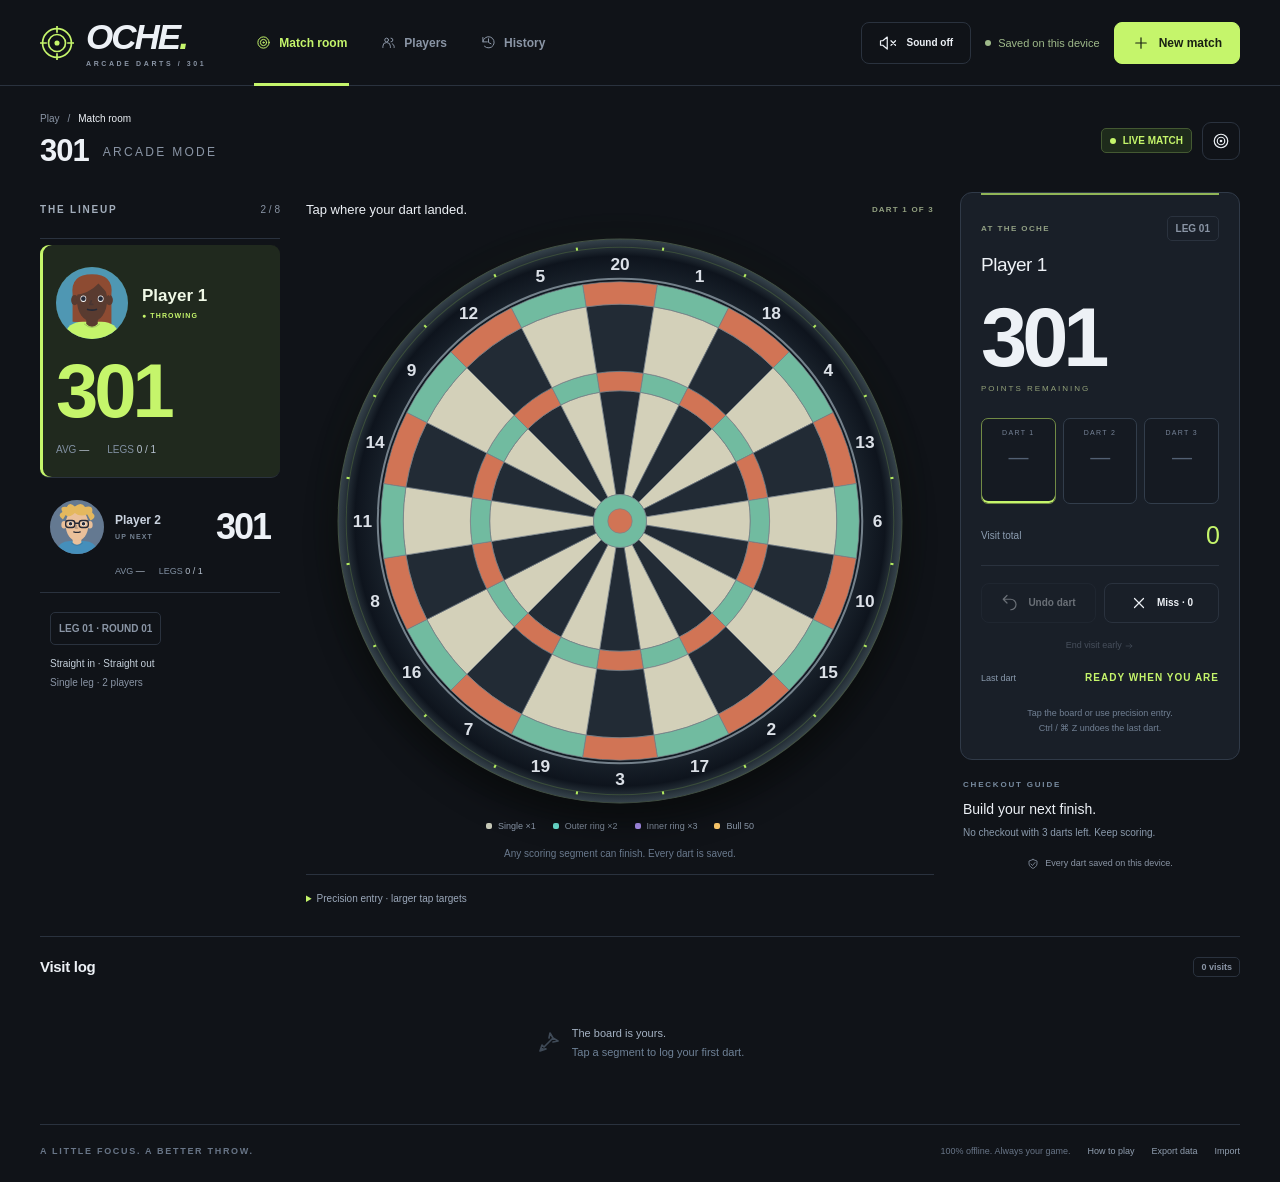
==== index.html @ 71dd5ba9 "Fix throwing order and add player stats and arcade feedback" ====
<!DOCTYPE html>
<html lang="en">
<head>
  <meta charset="UTF-8">
  <meta name="viewport" content="width=device-width, initial-scale=1">
  <meta name="theme-color" content="#101318">
  <meta name="description" content="Your offline 301 darts scorekeeper. Players, scores, and every visit, saved on your device.">
  <link rel="icon" href="data:image/svg+xml,%3Csvg xmlns='http://www.w3.org/2000/svg' viewBox='0 0 40 40'%3E%3Crect width='40' height='40' rx='10' fill='%23242822'/%3E%3Ccircle cx='20' cy='20' r='13' fill='none' stroke='%23db4e2e' stroke-width='2'/%3E%3Ccircle cx='20' cy='20' r='7' fill='none' stroke='%23db4e2e' stroke-width='2'/%3E%3Ccircle cx='20' cy='20' r='2' fill='%23db4e2e'/%3E%3C/svg%3E">
  <title>OCHE — 301 Scorekeeper</title>
  <style>
    :root{--paper:#f4f3ee;--white:#fffefa;--ink:#242722;--muted:#777970;--line:#ddded5;--orange:#db4e2e;--orange-light:#f6e4db;--dark:#232821;--radius:14px;--font:Arial,Helvetica,sans-serif}
    *{box-sizing:border-box}body{margin:0;background:var(--paper);color:var(--ink);font-family:var(--font);-webkit-font-smoothing:antialiased}button,input,select{font:inherit}button,a,input,select{-webkit-tap-highlight-color:transparent}button{cursor:pointer;color:inherit}button{touch-action:manipulation}button:disabled{cursor:default;opacity:.38}button:focus-visible,a:focus-visible,input:focus-visible,select:focus-visible{outline:3px solid var(--orange);outline-offset:4px}button{transition:background .18s,transform .18s,box-shadow .18s}button:active:not(:disabled){transform:scale(.97)}button svg{width:18px;height:18px;flex-shrink:0}svg{display:block}a{color:inherit}[hidden]{display:none!important}.muted{color:var(--muted)}.mono{font-variant-numeric:tabular-nums}.eyebrow{text-transform:uppercase;font-size:10px;font-weight:700;letter-spacing:1.8px}.icon-btn{display:grid;place-items:center;border:1px solid var(--line);background:transparent;border-radius:9px;width:38px;height:38px}.icon-btn:hover{background:#e8e8df}.btn{border:1px solid var(--line);background:transparent;border-radius:8px;min-height:42px;padding:10px 17px;display:inline-flex;align-items:center;justify-content:center;gap:9px;font-size:12px;font-weight:700}.btn:hover{background:#e9e9e1}.btn.dark{background:var(--ink);color:var(--white);border-color:var(--ink)}.btn.dark:hover{background:#42483c}.btn.primary{background:var(--orange);border-color:var(--orange);color:white}.btn.primary:hover{background:#c34224}.btn.subtle{border-color:transparent}.btn.danger{color:#b63624}.tag{display:inline-flex;align-items:center;gap:7px;font-size:10px;font-weight:700;border:1px solid var(--line);border-radius:5px;padding:6px 8px;white-space:nowrap}.dot{width:6px;height:6px;border-radius:50%;background:currentColor;display:inline-block}.sr-only{position:absolute;width:1px;height:1px;padding:0;margin:-1px;overflow:hidden;clip:rect(0,0,0,0);white-space:nowrap;border:0}
    .app-header{max-width:1600px;margin:auto;height:100px;padding:0 52px;display:flex;align-items:center;gap:58px;border-bottom:1px solid var(--line)}.brand{display:flex;align-items:center;gap:12px;background:none;border:0;padding:0}.brand-mark{width:34px;height:34px;color:var(--orange)}.wordmark{font-size:34px;font-weight:900;letter-spacing:-2.6px;line-height:1}.brand-sub{font-size:8px;letter-spacing:2.4px;font-weight:700;margin-top:6px;text-align:left}.nav{display:flex;align-self:stretch;gap:30px}.nav button{position:relative;border:0;background:transparent;padding:0 2px;font-size:12px;color:var(--muted);font-weight:600;display:flex;align-items:center;gap:8px}.nav button.active{color:var(--ink)}.nav button.active:after{content:"";position:absolute;bottom:-1px;left:0;right:0;height:3px;background:var(--orange)}.nav svg{width:15px;height:15px}.header-actions{margin-left:auto;display:flex;align-items:center;gap:24px}.save-state{display:flex;align-items:center;gap:7px;color:#69725d;font-size:11px;white-space:nowrap}.save-state.error{color:#b63624}
    main{max-width:1600px;margin:auto;padding:37px 52px 20px}.page-top{display:flex;justify-content:space-between;align-items:center;margin-bottom:27px;gap:20px}.breadcrumb{display:flex;gap:8px;align-items:center;font-size:10px;color:var(--muted);margin-bottom:11px}.breadcrumb span:last-child{color:var(--ink)}h1{font-size:31px;letter-spacing:-1.1px;line-height:1.15;margin:0;font-weight:600}.page-top-right{display:flex;align-items:center;gap:10px}.match-status{color:var(--orange);border-color:#e8c6b8;background:#f6ebe3}.workspace{display:grid;grid-template-columns:minmax(0,1fr) 350px;gap:29px;align-items:start}.left-workspace{min-width:0}.arena{background:var(--white);border:1px solid var(--line);border-radius:var(--radius);overflow:hidden}.arena-head{display:flex;align-items:center;justify-content:space-between;padding:20px 24px;border-bottom:1px solid var(--line)}.format{display:flex;align-items:center;gap:13px}.format strong{font-size:23px;letter-spacing:-1px}.format .divider{height:23px;width:1px;background:var(--line)}.format-details{font-size:10px;line-height:1.7;color:var(--muted)}.leg-label{font-size:11px;color:var(--muted)}.leg-label strong{color:var(--ink)}.scoreboard{display:grid;grid-template-columns:repeat(2,minmax(0,1fr));padding:12px;gap:10px}.player-score{position:relative;min-width:0;padding:22px 22px 18px;border-radius:8px;overflow:hidden;transition:background .35s,color .35s}.player-score.active{background:var(--dark);color:var(--paper)}.player-score.active:after{content:"";position:absolute;bottom:0;left:0;width:100%;height:4px;background:var(--orange)}.player-score.winner{background:var(--dark);color:var(--paper)}.player-score .player-top{position:relative;z-index:1;display:flex;align-items:center;gap:10px}.avatar{width:32px;height:32px;border-radius:50%;display:grid;place-items:center;background:#e7e8df;color:#606553;font-size:11px;font-weight:700;flex-shrink:0}.active .avatar,.winner .avatar{background:#424a3b;color:#e2e5d8}.player-name{font-size:13px;font-weight:600;white-space:nowrap;overflow:hidden;text-overflow:ellipsis;max-width:65%}.playing-label{display:flex;align-items:center;gap:5px;color:#ef805e;font-size:8px;font-weight:700;text-transform:uppercase;letter-spacing:.8px;margin-left:auto}.player-score:not(.active):not(.winner) .playing-label{color:var(--muted)}.score-number{position:relative;font-size:clamp(65px,7.8vw,112px);font-weight:500;letter-spacing:-7px;line-height:1.16;margin:18px 0 0;font-variant-numeric:tabular-nums;z-index:1}.score-description{font-size:9px;text-transform:uppercase;letter-spacing:1.8px;color:#777e70;margin:0 0 24px 4px}.active .score-description,.winner .score-description{color:#a7ae9f}.score-stats{display:flex;justify-content:space-between;gap:8px;border-top:1px solid var(--line);padding-top:15px;position:relative;z-index:1}.active .score-stats,.winner .score-stats{border-color:#464b40}.score-stats span{display:block;font-size:9px;color:var(--muted);margin-bottom:6px}.active .score-stats span,.winner .score-stats span{color:#a7ae9f}.score-stats strong{font-size:16px;font-weight:500;font-variant-numeric:tabular-nums}.score-stats .stat:last-child{text-align:right}.score-rings{position:absolute;width:310px;height:310px;right:-180px;top:5px;border:1px solid #ffffff0c;border-radius:50%;pointer-events:none}.score-rings:after,.score-rings:before{content:"";position:absolute;inset:35px;border:1px solid #ffffff0c;border-radius:50%}.score-rings:after{inset:70px}.arena-foot{display:flex;align-items:center;gap:8px;padding:13px 24px 17px;color:var(--muted);font-size:10px}.arena-foot svg{width:14px;height:14px}.arena-foot strong{color:var(--ink);font-weight:600}.arena-foot .round{margin-left:auto;font-size:10px}
    .context-strip{display:flex;align-items:center;gap:21px;padding:20px 7px 22px;border-bottom:1px solid var(--line);min-height:125px}.board-wrap{width:88px;height:88px;flex-shrink:0}.checkout-context{flex:1;min-width:0}.checkout-context .eyebrow{font-size:9px;color:var(--muted);margin-bottom:9px}.checkout-context h2{font-size:19px;font-weight:500;letter-spacing:-.5px;margin:0 0 6px}.checkout-context p{font-size:11px;color:var(--muted);margin:0;line-height:1.6}.checkout-route{display:flex;align-items:center;gap:8px;margin-bottom:7px}.checkout-route span{font-size:19px;font-weight:700}.checkout-route i{font-style:normal;color:#aaa;font-size:13px}.context-number{font-size:38px;font-weight:500;letter-spacing:-2px;color:#b7baad;padding-right:12px}.visits-heading{display:flex;align-items:center;justify-content:space-between;margin:25px 0 16px}.visits-heading h2{font-size:15px;font-weight:600;letter-spacing:-.3px;margin:0}.visits-heading .tag{font-size:9px;padding:4px 7px;color:var(--muted)}.table-wrap{overflow:auto;max-height:300px;scrollbar-width:thin}.visit-table{width:100%;border-collapse:collapse;text-align:left;white-space:nowrap;font-size:11px}.visit-table th{font-size:9px;font-weight:500;color:var(--muted);text-transform:uppercase;letter-spacing:.8px;padding:0 12px 12px;border-bottom:1px solid var(--line)}.visit-table td{padding:13px 12px;border-bottom:1px solid #e4e5dc}.visit-table th:first-child,.visit-table td:first-child{padding-left:4px;color:var(--muted);width:65px}.visit-table th:last-child,.visit-table td:last-child{text-align:right;padding-right:4px}.visit-score{font-weight:700}.bust-text{color:var(--orange);font-size:10px}.empty-visits{display:flex;align-items:center;justify-content:center;gap:12px;min-height:97px;color:var(--muted);font-size:11px}.empty-visits svg{width:24px;height:24px;opacity:.5}.empty-visits p{margin:0;line-height:1.7}.empty-visits strong{font-weight:500;color:#60655a}.visit-table tbody tr:first-child{animation:row-in .3s ease-out}
    .scoring-panel{background:#eaece2;border:1px solid #d9dccf;border-radius:var(--radius);padding:22px}.scoring-top{display:flex;align-items:center;justify-content:space-between;margin-bottom:18px}.scoring-top .eyebrow{color:#777e6c;font-size:9px}.scoring-player{font-size:14px;font-weight:600;margin-top:7px;max-width:235px;overflow:hidden;text-overflow:ellipsis;white-space:nowrap}.turn-indicator{width:30px;height:30px;border:1px solid #ccd0bf;border-radius:50%;display:grid;place-items:center}.turn-indicator svg{width:14px;height:14px}.score-input-wrap{position:relative;background:var(--white);border:1px solid #d8dbcf;border-radius:9px;transition:border .2s;overflow:hidden}.score-input-wrap:focus-within{border-color:var(--orange);box-shadow:0 0 0 2px #db4e2e13}.input-caption{position:absolute;top:13px;left:15px;font-size:9px;color:var(--muted)}#score-input{border:0;outline:none;background:transparent;width:100%;height:102px;padding:31px 16px 7px;color:var(--ink);font-size:48px;font-weight:500;letter-spacing:-2px;font-variant-numeric:tabular-nums}#score-input::placeholder{color:#c6c9bc}.input-suffix{position:absolute;bottom:17px;right:16px;font-size:10px;color:var(--muted)}.input-error{font-size:11px;color:#ac3321;line-height:1.4;margin:9px 0 0}.quick-scores{display:flex;gap:6px;margin:12px 0 18px}.quick-scores button{flex:1;border:1px solid #ccd0c0;background:transparent;border-radius:5px;height:30px;font-size:10px;font-weight:600}.quick-scores button:hover{background:#dce0d0;border-color:#9aa38a}.keypad{display:grid;grid-template-columns:repeat(3,1fr);gap:7px}.keypad button{border:1px solid #dadccf;background:var(--white);border-radius:7px;height:55px;font-size:23px;font-weight:500;box-shadow:0 2px 0 #00000003}.keypad button:hover{background:#fff;box-shadow:0 2px 7px #00000008;transform:translateY(-1px)}.keypad button.utility{font-size:11px;background:transparent;color:#667056;border-color:#cdd2bf}.keypad button svg{margin:auto;width:19px;height:19px}.darts-row{display:flex;align-items:center;justify-content:space-between;margin:16px 0;font-size:10px;color:#747c67}.segmented{display:flex;border:1px solid #c9cfba;border-radius:5px;padding:3px;gap:2px}.segmented button{border:0;background:transparent;width:29px;height:24px;font-size:10px;border-radius:3px}.segmented button.active{background:var(--white);box-shadow:0 1px 3px #0000000b;color:var(--ink);font-weight:700}.submit-score{width:100%;height:47px;font-size:12px;justify-content:space-between;padding:0 16px}.scoring-bottom{display:flex;gap:9px;margin-top:11px}.scoring-bottom button{flex:1;font-size:10px;min-height:35px;padding:7px 8px;border-color:#cdd2bf}.scoring-bottom svg{width:14px;height:14px}.keyboard-hint{font-size:9px;color:#8b907f;text-align:center;margin:17px 0 0}.keyboard-hint kbd{font-family:inherit;font-size:8px;border:1px solid #cdd2bf;border-radius:3px;padding:2px 4px;background:#f0f1e9}.scoring-note{font-size:10px;color:var(--muted);display:flex;align-items:center;justify-content:center;gap:6px;margin:14px 0}.scoring-note svg{width:12px;height:12px}.winner-panel{padding:32px 0;text-align:center}.winner-panel svg{width:50px;height:50px;margin:0 auto 18px;color:var(--orange)}.winner-panel h2{font-size:29px;letter-spacing:-1px;overflow-wrap:anywhere;margin:8px 0}.winner-panel p{color:var(--muted);font-size:12px;line-height:1.6;margin-bottom:26px}.winner-panel .btn{width:100%;margin-bottom:9px}.app-footer{display:flex;justify-content:space-between;align-items:center;border-top:1px solid var(--line);margin-top:31px;padding:19px 0 6px;color:#939689;font-size:9px}.footer-brand{font-weight:700;letter-spacing:1.7px}.footer-links{display:flex;align-items:center;gap:17px}.footer-links button{background:none;padding:2px 0;border:0;font-size:9px;color:var(--muted)}.footer-links button:hover{color:var(--orange)}
    .screen{animation:screen-in .45s cubic-bezier(.2,.7,.2,1)}.screen-top{margin-bottom:34px}.screen-top p{font-size:12px;color:var(--muted);line-height:1.7;margin:10px 0 0}.profile-grid{display:grid;grid-template-columns:repeat(3,minmax(0,1fr));gap:23px}.profile{padding:24px 0;border-top:1px solid var(--line)}.profile-head{display:flex;gap:12px;align-items:center}.profile-head .avatar{width:43px;height:43px;font-size:14px}.profile-head h2{font-size:17px;margin:0;font-weight:500;overflow-wrap:anywhere}.profile-head .icon-btn{margin-left:auto;flex-shrink:0;border:0}.profile-stats{display:flex;gap:32px;margin:25px 0}.profile-stats strong{font-size:28px;font-weight:500;letter-spacing:-1px}.profile-stats span{display:block;margin-top:6px;color:var(--muted);font-size:10px}.profile-foot{font-size:10px;color:var(--muted)}.history-list{border-top:1px solid var(--line)}.history-item{display:flex;width:100%;align-items:center;gap:23px;background:transparent;border:0;border-bottom:1px solid var(--line);padding:24px 0;text-align:left}.history-item:hover{background:#eaece2}.history-date{width:85px;color:var(--muted);font-size:11px;line-height:1.8;flex-shrink:0}.history-main{flex:1;min-width:0}.history-main strong{display:block;font-size:16px;font-weight:500;margin-bottom:7px;overflow-wrap:anywhere}.history-main span{font-size:10px;color:var(--muted)}.history-result{font-size:12px;text-align:right;line-height:1.8}.history-result small{display:block;color:var(--muted);font-size:10px}.empty-screen{display:grid;place-items:center;padding:80px 20px;text-align:center}.empty-screen svg{width:54px;height:54px;color:#b1b7a5;margin-bottom:16px}.empty-screen h2{font-size:22px;font-weight:500;margin:0 0 10px}.empty-screen p{font-size:12px;color:var(--muted);line-height:1.6;margin-bottom:20px}
    dialog{border:1px solid var(--line);border-radius:17px;padding:0;width:min(490px,calc(100% - 32px));background:var(--paper);color:var(--ink);box-shadow:0 24px 100px #0003;max-height:90svh}dialog[open]{animation:dialog-in .25s ease-out}dialog::backdrop{background:#171d1bb0;backdrop-filter:blur(5px)}.dialog-head{display:flex;align-items:center;justify-content:space-between;padding:24px 27px 0;gap:15px}.dialog-head h2{font-size:23px;font-weight:500;letter-spacing:-.7px;margin:0}.dialog-body{padding:21px 27px 27px}.dialog-body>p{font-size:12px;color:var(--muted);line-height:1.8;margin:0 0 19px}.field{margin-bottom:20px}.field>label,.field-label{font-size:11px;font-weight:600;display:block;margin-bottom:9px}.text-input,.select-input{width:100%;border:1px solid var(--line);border-radius:7px;background:var(--white);padding:12px;font-size:13px;color:var(--ink)}.player-choices{display:flex;flex-direction:column;gap:7px;max-height:215px;overflow:auto;padding:3px}.player-choice{display:flex;align-items:center;gap:10px;border:1px solid var(--line);border-radius:7px;padding:9px 11px;font-size:12px;cursor:pointer}.player-choice input{accent-color:var(--orange);width:15px;height:15px}.player-choice:has(input:checked){border-color:#dbaa94;background:#f4e8dd}.player-choice span{overflow-wrap:anywhere;min-width:0}.player-choice .order{margin-left:auto;font-size:9px;color:var(--muted);flex-shrink:0}.form-row{display:grid;grid-template-columns:1fr 1fr;gap:15px}.dialog-actions{display:flex;gap:9px;justify-content:flex-end;margin-top:25px}.dialog-actions .btn{flex:1}.inline-add{display:flex;gap:8px;margin-top:10px}.inline-add input{min-width:0}.dialog-info{padding:13px;border-radius:7px;background:#e9ecdf;font-size:11px;line-height:1.7;color:#657052}.rule-list{font-size:12px;line-height:1.8;padding-left:18px;color:#626759}.rule-list li{padding:4px 0}.toast{position:fixed;bottom:25px;left:50%;transform:translate(-50%,15px);background:var(--dark);color:white;z-index:10;padding:13px 20px;border-radius:9px;font-size:12px;box-shadow:0 5px 25px #0002;opacity:0;pointer-events:none;transition:opacity .2s,transform .2s;max-width:calc(100% - 30px);text-align:center}.toast.show{opacity:1;transform:translate(-50%,0)}.confetti{position:fixed;pointer-events:none;z-index:9;inset:0;overflow:hidden}.confetti i{position:absolute;top:-20px;width:7px;height:13px;background:var(--orange);animation:confetti-fall 2.5s ease-in forwards}.confetti i:nth-child(3n){background:#8a9674}.confetti i:nth-child(3n+1){background:#e5bc70}.score-pop{animation:score-pop .38s ease-out}.error-shake{animation:shake .25s ease-out}
    @keyframes screen-in{from{opacity:0;transform:translateY(10px)}to{opacity:1;transform:none}}@keyframes dialog-in{from{opacity:0;transform:translateY(14px) scale(.98)}to{opacity:1;transform:none}}@keyframes score-pop{0%{opacity:.3;transform:translateY(9px)}100%{opacity:1;transform:none}}@keyframes row-in{from{opacity:0;background:#f5e5d5}to{opacity:1;background:transparent}}@keyframes shake{25%{transform:translateX(-4px)}75%{transform:translateX(4px)}}@keyframes confetti-fall{to{transform:translate3d(70px,105vh,0) rotate(680deg);opacity:0}}
    .entry-remaining{text-align:right;padding-left:10px}.entry-remaining strong{display:block;font-size:25px;font-weight:500;letter-spacing:-1px;font-variant-numeric:tabular-nums}.entry-remaining span{display:block;font-size:7px;letter-spacing:1.3px;color:var(--muted);margin-top:2px}.scoring-top>div:first-child{min-width:0}.scoring-note.error{color:#ac3321;line-height:1.6;text-align:center}
    @media(min-width:1500px){.workspace{grid-template-columns:minmax(0,1fr) 385px}.keypad button{height:60px}.score-number{font-size:125px}.player-score{padding:27px}.context-strip{min-height:145px}}
    @media(max-width:1100px){.app-header{padding:0 30px;gap:35px}.header-actions{gap:15px}.save-state{font-size:10px}.nav{gap:20px}main{padding:29px 30px 20px}.workspace{grid-template-columns:minmax(0,1fr) 310px;gap:20px}.scoring-panel{padding:19px}.player-score{padding:17px 14px}.score-number{font-size:85px}.playing-label{font-size:7px}.player-name{max-width:55%}.score-stats{gap:5px}.score-stats span{font-size:8px}.arena-head{padding:17px}.profile-grid{grid-template-columns:repeat(2,minmax(0,1fr))}}
    @media(max-width:850px){.app-header{height:83px;padding:0 22px;gap:30px}.brand-sub{font-size:7px}.wordmark{font-size:30px}.brand-mark{width:29px}.nav{gap:16px}.nav button{font-size:11px}.header-actions .save-state{display:none}.header-actions .btn{font-size:10px;padding:9px 12px;min-height:37px}main{padding:27px 22px 16px}.workspace{grid-template-columns:minmax(0,1fr) 284px;gap:16px}.scoring-panel{padding:16px}.player-score{padding:16px 12px}.player-name{font-size:11px;max-width:70%}.player-top{flex-wrap:wrap}.playing-label{width:100%;margin:1px 0 0 0}.score-number{font-size:76px;letter-spacing:-5px}.score-stats{flex-wrap:wrap;gap:13px}.score-stats .stat:last-child{text-align:left}.avatar{width:27px;height:27px;font-size:9px}.context-strip{gap:13px}.board-wrap{width:69px;height:69px}.context-number{display:none}.format-details{font-size:9px}.arena-foot{padding:10px 17px 16px;flex-wrap:wrap}.arena-foot .round{margin-left:0;width:100%;padding-left:22px}.keypad button{height:51px}.profile-stats{gap:25px}}
    @media(max-width:680px){.app-header{height:76px;padding:0 19px;gap:0;flex-wrap:wrap;position:relative;margin-bottom:48px}.brand{gap:8px}.wordmark{font-size:30px}.header-actions .btn{font-size:10px}.nav{position:absolute;top:76px;left:0;right:0;height:47px;padding:0 19px;gap:29px;border-bottom:1px solid var(--line)}.nav button{font-size:11px}.nav button.active:after{height:2px}.header-actions{gap:8px}.header-actions .icon-btn{width:34px;height:34px}main{padding:23px 16px 15px}.page-top{margin-bottom:20px;gap:10px}h1{font-size:27px}.breadcrumb{font-size:9px;margin-bottom:8px}.page-top-right{gap:6px}.page-top-right .tag{font-size:8px;padding:6px}.workspace{display:flex;flex-direction:column;gap:21px}.left-workspace,.right-workspace{width:100%}.left-workspace{display:contents}.arena{order:0;width:100%}.right-workspace{order:1}.context-strip{order:2;width:100%;padding:0 8px 17px;min-height:105px}.visit-section{order:3;width:100%;margin-top:-8px}.scoreboard{padding:8px;gap:5px}.player-score{padding:16px}.player-score .player-top{gap:8px}.player-name{font-size:12px}.playing-label{font-size:7px}.score-number{font-size:85px;margin-top:11px}.score-description{font-size:8px;margin-bottom:18px}.score-stats{gap:9px;flex-wrap:nowrap}.score-stats span{font-size:7px}.score-stats strong{font-size:14px}.arena-head{padding:13px 17px}.format strong{font-size:21px}.arena-foot{flex-wrap:nowrap;padding:10px 17px 14px;font-size:9px}.arena-foot .round{width:auto;margin-left:auto;padding:0;font-size:9px}.scoring-panel{padding:19px}.scoring-top{margin-bottom:13px}.scoring-player{margin-top:5px}.scoring-top .eyebrow{font-size:8px}.score-input-wrap{margin-bottom:0}#score-input{height:86px;font-size:43px;padding-top:27px}.quick-scores{margin:10px 0 13px}.keypad button{height:52px}.darts-row{margin:13px 0}.scoring-note{margin-bottom:0}.keyboard-hint{display:none}.board-wrap{width:83px;height:83px}.checkout-context h2{font-size:20px}.app-footer{margin-top:25px;align-items:flex-start;gap:14px}.footer-links{gap:12px;flex-wrap:wrap;justify-content:flex-end}.footer-links>span{display:none}.profile-grid{grid-template-columns:1fr}.profile-stats{gap:45px}.screen-top{align-items:flex-start}.screen-top .btn{padding:10px;white-space:nowrap}.history-item{gap:12px;padding:20px 0}.history-date{width:55px;font-size:9px}.history-main strong{font-size:13px}.history-result{font-size:10px;max-width:85px}.history-main span{font-size:9px}.dialog-head{padding:22px 21px 0}.dialog-body{padding:19px 21px 23px}}
    @media(max-width:370px){.player-score{padding:13px 10px}.score-number{font-size:75px}.score-stats span{font-size:6px}.score-stats strong{font-size:13px}.page-top-right .match-status{display:none}.arena-foot .round{display:none}}
    @media(prefers-reduced-motion:reduce){*,*:before,*:after{animation:none!important;transition:none!important;scroll-behavior:auto!important}.confetti{display:none}}

    /* Arcade scoring workspace. Segment colors also identify hit animations. */
    :root{--paper:#101318;--white:#171c23;--ink:#edf1f6;--muted:#8a95a5;--line:#2a323e;--orange:#c5f56b;--orange-light:#263722;--dark:#1c2520;--double:#6ee7d6;--triple:#b69aff;--bull:#ffcb6c}
    body{background:var(--paper)}.app-header{height:86px;padding:0 40px;gap:48px}.brand{text-align:left}.brand-mark{color:var(--orange)}.wordmark{font-style:italic;font-size:35px;letter-spacing:-2px}.brand-sub{color:var(--muted);font-size:7px;letter-spacing:2.6px}.nav button.active{color:var(--orange)}.header-actions{gap:14px}.save-state{color:#9fba8a}.btn.dark,.btn.primary{background:var(--orange);color:#182012;border-color:var(--orange)}.btn.dark:hover,.btn.primary:hover{background:#d5ff8f}.btn:hover,.icon-btn:hover{background:#29313b}.btn.subtle:hover{background:#202833}.btn.danger{color:#ff938b}.tag{color:var(--muted)}.match-status{color:var(--orange);border-color:#445932;background:#1e2b1b}.text-input,.select-input{background:#151b23;color:var(--ink)}.dialog-info{background:#212d21;color:#b5ce9f}.player-choice:has(input:checked){background:#23301e;border-color:#546c3d}.rule-list{color:#b4becc}.dialog-body>p{color:#a1adbd}.toast{background:#e3eccf;color:#1c2618}.profile-head .avatar{background:#28322b;color:#c9ddb9}.profile-head h2{color:var(--ink)}.history-item:hover{background:#191f28}.history-item>svg{width:19px;flex-shrink:0}.app-footer{color:#687587;margin-top:32px}.footer-links button{color:#909eaf}.footer-links button:hover{color:var(--orange)}.sound-toggle{font-size:10px;white-space:nowrap;min-width:94px}.sound-toggle.on{color:var(--orange);border-color:#506a32}main{padding:27px 40px 18px}.page-top{margin-bottom:23px}.page-top h1{font-size:31px;font-weight:800;letter-spacing:-1px}.page-top h1 span{font-size:12px;font-weight:500;letter-spacing:2.3px;color:var(--muted);margin-left:14px;vertical-align:middle}.breadcrumb{margin-bottom:9px}.arcade-layout{display:grid;grid-template-columns:240px minmax(300px,1fr) 280px;gap:26px;align-items:start}.arcade-players{min-width:0}.section-label{display:flex;align-items:center;justify-content:space-between;min-height:36px;margin-bottom:10px}.section-label h2{font-size:10px;font-weight:700;letter-spacing:1.8px;text-transform:uppercase;margin:0;color:#a2adba}.section-label span{font-size:10px;color:var(--muted)}.arcade-roster{display:flex;flex-direction:column;border-top:1px solid var(--line)}.arcade-player{padding:16px 10px;border-bottom:1px solid var(--line);position:relative;display:grid;grid-template-columns:30px minmax(0,1fr) auto;gap:11px;align-items:center;transition:background .2s}.arcade-player.active{background:#20291e;box-shadow:inset 3px 0 var(--orange)}.arcade-player .avatar{background:#2a303b;color:#9dabbc;width:29px;height:29px;font-size:10px}.arcade-player.active .avatar{background:#3c502b;color:var(--orange)}.arcade-player .player-name{font-size:12px;display:block;max-width:none;color:#c9d2de}.arcade-player.active .player-name{color:#f0f9e7}.arcade-player .playing-label{font-size:7px;letter-spacing:1.1px;display:block;margin:6px 0 0;color:#758393}.arcade-player.active .playing-label{color:var(--orange)}.arcade-player .score-number{font-size:36px;font-weight:600;letter-spacing:-2px;line-height:1;margin:0;text-align:right}.arcade-player.active .score-number{color:var(--orange)}.roster-meta{grid-column:2/4;display:flex;gap:14px;font-size:9px;color:#8190a2;margin-top:1px}.roster-meta strong{color:#b6c1cf;font-weight:500}.roster-rule{padding:19px 10px;font-size:10px;line-height:1.9;color:var(--muted)}.roster-rule strong{color:#c5d0db;font-weight:500}.arcade-roster.many .arcade-player{padding-top:11px;padding-bottom:11px}.arcade-roster.many .roster-meta{display:none}.roster-rule .tag{margin-bottom:9px}.arcade-board-column{min-width:0}.board-topline{display:flex;justify-content:space-between;align-items:center;min-height:36px;margin-bottom:8px;gap:8px}.board-topline h2{margin:0;font-size:13px;font-weight:500}.board-topline .eyebrow{font-size:8px;color:#92a080;letter-spacing:1.2px}.board-stage{position:relative;isolation:isolate;max-width:570px;margin:auto;touch-action:manipulation}.board-stage:before{content:"";position:absolute;inset:5%;border-radius:50%;box-shadow:0 0 70px #b7ef5110;pointer-events:none;z-index:-1}.interactive-board{width:100%;height:auto;overflow:visible;user-select:none;-webkit-user-select:none;filter:drop-shadow(0 18px 16px #0007);display:block}.board-segment{cursor:crosshair;stroke:#78828b;stroke-width:.7;transition:filter .12s,fill .12s;outline:none;touch-action:manipulation}.board-segment:hover,.board-segment:focus-visible{filter:brightness(1.45);stroke:#fff;stroke-width:2.6}.board-segment:focus-visible{stroke:var(--orange);stroke-width:4}.board-segment.recommended{stroke:var(--orange);stroke-width:2.8}.board-segment.hit-flash{animation:segment-hit .65s ease-out}.interactive-board.locked .board-segment{cursor:default;pointer-events:none}.board-label{fill:#dbe0e7;font-size:17px;font-weight:600;pointer-events:none}.board-center-mark{pointer-events:none}.dart-pin{pointer-events:none;filter:drop-shadow(0 2px 3px #0009)}.board-legend{display:flex;align-items:center;justify-content:center;gap:17px;flex-wrap:wrap;margin:15px 0 17px;color:#8b98a9;font-size:9px}.board-legend span{display:flex;gap:6px;align-items:center}.legend-dot{width:6px;height:6px;border-radius:2px;display:inline-block;background:#c6c8b7}.legend-dot.double{background:var(--double)}.legend-dot.triple{background:var(--triple)}.legend-dot.bull{background:var(--bull)}.board-instruction{text-align:center;font-size:10px;color:#69798d;margin:0 0 15px}.precision-entry{border-top:1px solid var(--line);padding-top:13px}.precision-entry summary{font-size:10px;color:#9ba8ba;cursor:pointer;padding:5px 0}.precision-entry summary::marker{color:var(--orange)}.precision-controls{display:flex;gap:7px;padding:13px 0 10px}.precision-controls button{background:transparent;border:1px solid var(--line);border-radius:5px;padding:8px 12px;flex:1;font-size:10px}.precision-controls button.active{border-color:var(--orange);color:var(--orange);background:#26331f}.precision-grid{display:grid;grid-template-columns:repeat(10,minmax(0,1fr));gap:5px}.precision-grid button{min-height:35px;border:1px solid var(--line);background:#1d2530;border-radius:4px;font-size:11px}.precision-grid button:hover{background:#34432b}.precision-specials{display:flex;gap:7px;margin-top:8px}.precision-specials button{flex:1;min-height:36px;font-size:10px}.board-turn-callout{position:absolute;inset:0;display:flex;align-items:center;justify-content:center;pointer-events:none;z-index:2}.board-turn-callout>div{background:#0c1117ed;border:1px solid #4b6335;padding:22px 30px;text-align:center;border-radius:12px;box-shadow:0 8px 50px #0009;max-width:90%}.board-turn-callout .eyebrow{color:var(--orange);font-size:8px}.board-turn-callout strong{display:block;font-size:29px;letter-spacing:-1px;margin:9px 0 0}.board-turn-callout small{display:block;color:#a4b29d;font-size:11px;margin-top:8px;line-height:1.6}
    .dart-console{background:#191f28;border:1px solid #303a48;border-radius:12px;padding:23px 20px;position:relative;overflow:hidden}.dart-console:before{content:"";height:2px;background:var(--orange);position:absolute;top:0;left:20px;right:20px;opacity:.7}.console-kicker{display:flex;justify-content:space-between;align-items:center;margin-bottom:13px;gap:10px}.console-kicker .eyebrow{color:#92a084;font-size:8px;letter-spacing:1.4px}.console-player{font-size:19px;letter-spacing:-.5px;margin:0;overflow-wrap:anywhere;font-weight:500}.console-score{font-size:83px;letter-spacing:-5px;line-height:1.1;margin-top:16px;font-weight:600;font-variant-numeric:tabular-nums}.console-score-caption{font-size:8px;color:#93a179;letter-spacing:2px;text-transform:uppercase;margin-top:1px}.dart-tray{display:grid;grid-template-columns:repeat(3,minmax(0,1fr));gap:7px;margin:25px 0 17px}.dart-slot{border:1px solid #323d4b;border-radius:7px;min-height:86px;padding:10px 3px;text-align:center;position:relative;overflow:hidden;background:#151a22}.dart-slot.next{border-color:#718a45;box-shadow:inset 0 -2px var(--orange)}.dart-slot>span{display:block;font-size:7px;letter-spacing:1.3px;color:#758296;margin-bottom:10px}.dart-slot strong{display:block;font-size:20px;font-weight:500;color:#526073;letter-spacing:-.5px}.dart-slot.filled strong{color:#e2eaf6}.dart-slot em{font-size:8px;font-style:normal;color:#a1aec0;display:block;margin-top:5px}.dart-slot.double{border-color:#356159}.dart-slot.double strong{color:var(--double)}.dart-slot.triple{border-color:#5a4879}.dart-slot.triple strong{color:var(--triple)}.dart-slot.bull{border-color:#7a613b}.dart-slot.bull strong{color:var(--bull)}.dart-slot.filled{animation:dart-slot-in .25s ease-out}.visit-tally{display:flex;align-items:center;justify-content:space-between;border-bottom:1px solid var(--line);padding-bottom:15px;margin-bottom:17px}.visit-tally span{font-size:10px;color:#8e9fb3}.visit-tally strong{font-size:25px;letter-spacing:-1px;color:var(--orange);font-weight:500}.visit-tally strong.busted{color:#ff8179;font-size:19px;letter-spacing:0}.console-actions{display:flex;gap:8px}.console-actions .btn{flex:1;font-size:10px;padding:10px 7px;min-height:40px}.console-next{width:100%;margin-bottom:10px;min-height:46px;justify-content:space-between}.end-visit{display:block;margin:10px auto 0;border:0;background:none;color:#8f9bae;font-size:9px;padding:7px}.end-visit:hover{color:var(--orange)}.console-help{margin:16px 0 0;color:#718094;font-size:9px;line-height:1.7;text-align:center}.arcade-checkout{padding:20px 3px 0}.arcade-checkout .eyebrow{font-size:8px;color:#798ca0;margin-bottom:12px}.arcade-checkout .checkout-route{gap:9px}.arcade-checkout .checkout-route span{color:var(--orange);font-size:23px}.arcade-checkout p{font-size:10px;line-height:1.8;color:#8a9aac;margin:7px 0 0}.arcade-checkout h3{font-size:14px;font-weight:500;margin:0}.arcade-history{margin-top:27px;border-top:1px solid var(--line);padding-top:20px}.arcade-history .visits-heading{margin:0 0 18px}.visit-table td{border-color:#27313c;color:#becbd9}.visit-table th{color:#73859a}.visit-table td .hit-code{padding:3px 5px;border-radius:3px;font-size:9px;margin-right:3px;background:#26303e;color:#c1cddd}.visit-table td .hit-code.triple{color:var(--triple)}.visit-table td .hit-code.double{color:var(--double)}.visit-table td .hit-code.bull{color:var(--bull)}.empty-visits strong{color:#a5b3c4}.empty-visits{color:#6f8297}.scoring-note{font-size:9px;line-height:1.7;text-align:center}.winner-panel{padding:18px 0}.winner-panel p{color:#9dadc1}.winner-panel h2{color:#f0f5e9}.winner-panel .btn.subtle{color:#a2b190}.score-pop{animation:arcade-score .4s ease-out}
    .arcade-fx{position:absolute;inset:0;display:flex;align-items:center;justify-content:center;pointer-events:none;z-index:4;--fx:var(--orange);overflow:visible}.arcade-fx.double{--fx:var(--double)}.arcade-fx.triple{--fx:var(--triple)}.arcade-fx.bull,.arcade-fx.maximum,.arcade-fx.win{--fx:var(--bull)}.arcade-fx.bust{--fx:#ff827a}.fx-caption{text-align:center;position:relative;transform:rotate(-7deg);color:var(--fx);text-shadow:0 3px 0 #080d15,0 0 30px color-mix(in srgb,var(--fx) 55%,transparent);animation:arcade-slam 1s cubic-bezier(.15,.7,.25,1) both}.fx-caption small{font-size:13px;font-weight:800;letter-spacing:6px;display:block;color:#eff5ff;text-shadow:0 2px 8px #000}.fx-caption strong{display:block;font-size:clamp(52px,7vw,102px);letter-spacing:-5px;font-style:italic;line-height:1.2;font-weight:900;-webkit-text-stroke:1px currentColor}.fx-caption span{display:inline-block;background:var(--fx);color:#10151b;padding:5px 13px;font-size:12px;font-weight:800;letter-spacing:2px;box-shadow:4px 4px 0 #0a101ae0}.fx-aura{position:absolute;inset:10%;border-radius:50%;background:radial-gradient(ellipse,color-mix(in srgb,var(--fx) 25%,transparent),transparent 68%);animation:aura-impact .95s ease-out both}.fx-ring{position:absolute;width:28%;aspect-ratio:1;border:3px solid var(--fx);border-radius:50%;box-shadow:0 0 20px color-mix(in srgb,var(--fx) 50%,transparent);animation:shockwave .8s ease-out both}.fx-spark{position:absolute;left:50%;top:50%;width:4px;height:19px;background:var(--fx);border-radius:2px;transform-origin:center;animation:spark-burst .85s ease-out both;animation-delay:var(--delay)}.arcade-fx.single .fx-caption strong,.arcade-fx.miss .fx-caption strong{font-size:72px}.arcade-fx.single .fx-caption{animation-duration:.6s}.arcade-fx.bull .fx-ring:nth-child(2){animation-delay:.13s}.arcade-fx.maximum .fx-caption strong{font-size:clamp(85px,11vw,150px)}.board-stage.impact{animation:board-impact .32s ease-out}.last-hit-banner{display:flex;justify-content:space-between;align-items:center;font-size:9px;color:#8999ac;min-height:24px;margin-top:8px}.last-hit-banner strong{font-size:10px;color:var(--orange);letter-spacing:1px}.last-hit-banner.triple strong{color:var(--triple)}.last-hit-banner.double strong{color:var(--double)}.last-hit-banner.bull strong{color:var(--bull)}
    @keyframes segment-hit{0%,30%{fill:#fff;filter:drop-shadow(0 0 10px #fff)}100%{filter:none}}@keyframes arcade-slam{0%{opacity:0;transform:scale(2.5) rotate(-12deg)}16%{opacity:1;transform:scale(.94) rotate(-7deg)}25%,65%{opacity:1;transform:scale(1) rotate(-7deg)}100%{opacity:0;transform:scale(1.1) translateY(-30px) rotate(-7deg)}}@keyframes shockwave{0%{opacity:1;transform:scale(.3)}100%{opacity:0;transform:scale(3.5)}}@keyframes aura-impact{0%{opacity:0;transform:scale(.5)}15%{opacity:1;transform:scale(1.2)}100%{opacity:0;transform:scale(1.5)}}@keyframes spark-burst{0%{opacity:1;transform:rotate(var(--angle)) translateY(-35px) scaleY(.3)}100%{opacity:0;transform:rotate(var(--angle)) translateY(-220px) scaleY(1)}}@keyframes board-impact{0%,100%{transform:translate(0)}20%{transform:translate(-3px,2px)}40%{transform:translate(3px,-2px)}60%{transform:translate(-2px,-1px)}}@keyframes dart-slot-in{from{transform:translateY(-7px);opacity:.2}to{transform:none;opacity:1}}@keyframes arcade-score{0%{filter:brightness(2);transform:scale(1.08)}100%{filter:brightness(1);transform:none}}
    @media(min-width:1550px){.arcade-layout{grid-template-columns:270px minmax(350px,1fr) 310px;gap:35px}.dart-console{padding:25px}.console-score{font-size:97px}.board-stage{max-width:620px}}
    @media(max-width:1180px){.app-header{padding:0 25px;gap:32px}main{padding:25px}.arcade-layout{grid-template-columns:190px minmax(270px,1fr) 250px;gap:18px}.arcade-player{gap:8px;padding-left:8px;padding-right:8px}.arcade-player .score-number{font-size:31px}.roster-meta{gap:8px;font-size:8px}.dart-console{padding:20px 15px}.console-score{font-size:73px}.dart-slot{min-height:76px}.dart-tray{margin-top:20px}.console-player{font-size:17px}.save-state{display:none}.board-label{font-size:18px}.board-legend{gap:10px;font-size:8px}.console-actions .btn{font-size:9px}.sound-toggle{min-width:75px;padding:9px}}
    @media(max-width:940px){.arcade-layout{grid-template-columns:minmax(0,1fr) 250px;gap:20px}.arcade-players{grid-column:1/-1}.arcade-players .section-label{display:none}.arcade-roster{display:grid;grid-template-columns:repeat(4,minmax(0,1fr));border-top:0;gap:5px}.arcade-player,.arcade-roster.many .arcade-player{padding:12px 10px;border:1px solid var(--line);border-radius:6px;grid-template-columns:minmax(0,1fr) auto;gap:5px}.arcade-player .avatar,.roster-meta{display:none}.arcade-player .score-number{font-size:30px}.arcade-player .player-name{font-size:11px}.arcade-player .playing-label{font-size:6px;margin-top:5px}.roster-rule{display:none}.arcade-board-column{grid-column:1}.arcade-console-column{grid-column:2}.board-topline h2{font-size:11px}.board-topline .eyebrow{font-size:7px}.arcade-checkout{padding-top:16px}.arcade-roster:not(.many){grid-template-columns:repeat(2,minmax(0,1fr))}.precision-grid{grid-template-columns:repeat(5,minmax(0,1fr))}.header-actions{gap:8px}.nav{gap:20px}}
    @media(max-width:680px){.app-header{height:70px;padding:0 16px;margin-bottom:44px;gap:0}.wordmark{font-size:29px}.brand-mark{width:27px}.brand-sub{font-size:6px;letter-spacing:1.7px}.nav{top:70px;height:44px;padding:0 17px;gap:28px}.header-actions .btn{font-size:9px;padding:8px 10px;min-height:34px}.header-actions .sound-toggle{font-size:0;min-width:34px;width:34px;padding:8px}.sound-toggle svg{width:16px}.header-actions .btn>svg{width:14px}.page-top{margin-bottom:17px}.page-top h1{font-size:26px}.page-top h1 span{font-size:9px;letter-spacing:1.5px;margin-left:9px}.breadcrumb{display:none}main{padding:20px 14px 14px}.arcade-layout{display:flex;flex-direction:column;gap:15px}.arcade-players{width:100%;order:0}.arcade-roster{grid-template-columns:repeat(4,minmax(0,1fr));gap:4px}.arcade-player,.arcade-roster.many .arcade-player{display:flex;flex-direction:column;align-items:flex-start;padding:9px 8px;gap:8px}.arcade-player>div{width:100%}.arcade-player .score-number{font-size:28px;text-align:left;letter-spacing:-1px}.arcade-player .player-name{font-size:10px;max-width:100%}.arcade-roster:not(.many) .arcade-player{display:grid;grid-template-columns:1fr auto;align-items:center;padding:11px 13px}.arcade-roster:not(.many) .arcade-player .score-number{font-size:35px}.arcade-roster:not(.many) .arcade-player .player-name{font-size:12px}.arcade-board-column{width:100%;order:1}.arcade-console-column{width:100%;order:2}.board-topline{margin-bottom:0;min-height:29px;padding:0 4px}.board-topline h2{font-size:11px}.board-topline .eyebrow{font-size:7px}.board-stage{max-width:440px}.board-legend{margin:9px 0 12px;font-size:8px;gap:13px}.board-instruction{font-size:9px}.precision-entry{padding-top:7px}.precision-entry summary{font-size:10px;padding:9px 3px}.precision-grid{grid-template-columns:repeat(5,minmax(0,1fr))}.precision-grid button{min-height:42px}.precision-controls button{min-height:40px}.dart-console{padding:19px;display:grid;grid-template-columns:minmax(0,1fr) 130px;gap:0 15px}.dart-console .console-kicker{grid-column:1/-1;margin-bottom:8px}.console-player{font-size:19px;grid-column:1;align-self:center}.console-score{grid-column:2;grid-row:2/4;text-align:right;margin:0;font-size:55px;letter-spacing:-3px}.console-score-caption{grid-column:1;font-size:7px;margin-top:6px}.dart-tray{grid-column:1/-1;margin:20px 0 12px;gap:9px}.dart-slot{min-height:75px;padding:9px}.dart-slot>span{margin-bottom:6px}.dart-slot strong{font-size:23px}.visit-tally,.console-actions,.console-next,.console-help,.end-visit,.last-hit-banner{grid-column:1/-1}.visit-tally{padding-bottom:11px;margin-bottom:14px}.console-actions .btn{min-height:43px;font-size:11px}.end-visit{font-size:10px;padding:9px}.console-help{margin-top:8px;font-size:9px}.arcade-checkout{padding:19px 5px 0}.arcade-checkout .checkout-route{gap:12px}.arcade-checkout .eyebrow{margin-bottom:10px}.arcade-checkout p{font-size:11px}.arcade-history{margin-top:21px}.visit-table{font-size:10px}.visit-table th,.visit-table td{padding:11px 7px}.visit-table th:nth-child(3){min-width:110px}.fx-caption strong{font-size:76px}.fx-caption small{font-size:10px;letter-spacing:4px}.fx-caption span{font-size:10px}.arcade-fx.maximum .fx-caption strong{font-size:115px}.board-turn-callout>div{padding:18px 22px}.board-turn-callout strong{font-size:25px}.winner-panel{grid-column:1/-1;padding:5px 0}.app-footer{margin-top:25px}.page-top-right .icon-btn{width:33px;height:33px}.scoring-note{margin:10px 0 0}.last-hit-banner{margin-top:0}.console-kicker .tag{font-size:8px}.fx-spark{height:11px}}
    .board-turn-callout .btn{pointer-events:auto;margin-top:16px;min-height:39px;font-size:11px}.board-mobile-actions{display:none}.fx-caption small{font-size:25px;letter-spacing:4px}.arcade-fx.maximum .fx-caption small{font-size:13px}.arcade-fx.win .fx-caption strong,.arcade-fx.leg .fx-caption strong{font-size:clamp(40px,5.4vw,75px)}
    @media(max-width:680px){.board-mobile-actions{display:flex;gap:8px;margin:12px 3px 7px}.board-mobile-actions .btn{flex:1;min-height:40px;font-size:11px}.fx-caption small{font-size:22px}.arcade-fx.maximum .fx-caption small{font-size:10px}.arcade-fx.win .fx-caption strong,.arcade-fx.leg .fx-caption strong{font-size:49px}.arcade-fx.bust .fx-caption strong{font-size:54px}}
    /* Keep opaque labels free of inherited glyph shadows and overlapping strokes. */
    .fx-caption{isolation:isolate;padding:16px 22px;text-shadow:none;backface-visibility:hidden}.fx-caption:before{content:"";position:absolute;inset:0;z-index:-1;border:1px solid color-mix(in srgb,var(--fx) 45%,#26303e);border-radius:16px;background:#10151bf5;box-shadow:0 12px 36px #0009,0 0 24px color-mix(in srgb,var(--fx) 18%,transparent)}.fx-caption strong{-webkit-text-stroke:0;letter-spacing:-.02em;text-shadow:0 2px 4px #000}.fx-caption small{text-shadow:0 2px 4px #000}.fx-caption span{text-shadow:none;-webkit-text-stroke:0;font-weight:700;letter-spacing:1.5px;line-height:1.4}
    .arcade-player.checked-out:not(.active){opacity:1}.arcade-player .score-number.is-placement{color:var(--orange)}.rank-suffix{font-size:.42em;letter-spacing:.02em;vertical-align:super;margin-left:2px;font-weight:700}.arcade-player.checked-out .playing-label{color:var(--orange)}.finish-rankings{list-style:none;padding:0;margin:18px 0;text-align:left}.finish-rankings li{display:flex;align-items:center;gap:9px;padding:10px 0;border-bottom:1px solid var(--line);font-size:11px}.finish-rankings b{color:var(--orange);font-size:10px;min-width:30px}.finish-rankings span{flex:1;min-width:0;overflow-wrap:anywhere}.finish-rankings small{font-size:9px;color:var(--muted);white-space:nowrap}.rankings-heading{font-size:10px;color:var(--muted);font-weight:500;margin:18px 0 0}.board-turn-callout strong{overflow-wrap:anywhere}.arcade-fx.checkout .fx-caption strong{font-size:clamp(54px,7vw,96px)}.arcade-fx.placements .fx-caption strong,.arcade-fx.leg-end .fx-caption strong{font-size:clamp(40px,5vw,68px)}
    @media(max-width:680px){.arcade-fx.placements .fx-caption strong,.arcade-fx.leg-end .fx-caption strong{font-size:47px}}
    @media(prefers-reduced-motion:reduce){.arcade-fx,.board-stage:before{display:none!important}.board-segment.hit-flash{fill:var(--orange)}.interactive-board{filter:none}.screen{animation:none!important}}

    .avatar{overflow:hidden}.avatar svg{width:100%;height:100%}.arcade-player .avatar{width:54px;height:54px}.arcade-player{grid-template-columns:54px minmax(0,1fr) auto}.profile-head .avatar{width:72px;height:72px}.avatar-preview-row{display:flex;align-items:center;gap:24px;padding:4px 0 22px;border-bottom:1px solid var(--line);margin-bottom:20px}.avatar-preview{width:132px;height:132px;border-radius:28px;overflow:hidden;flex-shrink:0;box-shadow:0 8px 24px #0003}.avatar-preview svg{width:100%;height:100%}.avatar-preview-row .eyebrow{color:var(--orange)}.avatar-preview-row p{font-size:20px;margin:8px 0 14px}.avatar-preview-row .btn{min-height:36px;font-size:11px}.avatar-controls{display:grid;grid-template-columns:1fr 1fr;gap:0 16px}.avatar-controls .field{margin-bottom:16px}.avatar-controls select{font-size:12px;min-height:44px}.avatar-editor{margin-top:24px}.avatar-preview svg{animation:avatar-reveal .18s ease-out}@keyframes avatar-reveal{from{opacity:.6;transform:scale(.96)}to{opacity:1;transform:scale(1)}}@media(prefers-reduced-motion:reduce){.avatar-preview svg{animation:none}}@media(max-width:940px){.arcade-player,.arcade-roster:not(.many) .arcade-player{grid-template-columns:44px minmax(0,1fr)}.arcade-player .avatar{display:grid;width:44px;height:44px;grid-row:1/3}.arcade-player .score-number{grid-column:2;grid-row:2;text-align:left!important}.arcade-player .avatar+div{grid-column:2;grid-row:1}.arcade-roster.many .arcade-player{display:flex}.arcade-roster.many .arcade-player .avatar{width:44px;height:44px}}@media(max-width:380px){.avatar-preview-row{gap:16px}.avatar-preview{width:112px;height:112px}.avatar-controls{gap:0 10px}}
    #player-form>.dialog-actions{position:sticky;bottom:-27px;background:var(--paper);padding:14px 0;margin-top:8px;border-top:1px solid var(--line);z-index:1}@media(max-width:680px){#player-form>.dialog-actions{bottom:-23px}}
    .dance-celebration{position:absolute;inset:4%;z-index:4;background:#10151bfa;border:1px solid #829953;border-radius:22px;box-shadow:0 16px 44px #0008;display:flex;flex-direction:column;align-items:center;justify-content:center;pointer-events:none;overflow:hidden;padding:14px;gap:3px}.dance-celebration>.eyebrow{color:var(--orange);font-size:clamp(8px,1vw,11px);text-align:center}.dance-avatar{height:68%;max-height:330px;width:auto;flex-shrink:1;min-height:0;overflow:visible}.dance-celebration>strong{font-size:clamp(17px,2.5vw,29px);max-width:100%;overflow:hidden;text-overflow:ellipsis;white-space:nowrap;color:#f2f5e9}.dance-subtitle{font-size:clamp(9px,1vw,12px);color:#b6c3a8;text-align:center}.dance-step{animation:rick-step 2.1s linear infinite;transform-origin:90px 210px}.dance-upper{animation:rick-sway 2.1s ease-in-out infinite;transform-origin:90px 140px}.dance-head{animation:rick-head 2.1s ease-in-out infinite;transform-origin:90px 77px}.dance-arm-left{transform-origin:66px 84px;animation:rick-left 2.1s ease-in-out infinite}.dance-arm-right{transform-origin:113px 84px;animation:rick-right 2.1s ease-in-out infinite}.dance-forearm-left{transform-origin:57px 111px;animation:rick-elbow-left 2.1s ease-in-out infinite}.dance-forearm-right{transform-origin:121px 111px;animation:rick-elbow-right 2.1s ease-in-out infinite}.dance-leg-left{transform-origin:79px 137px;animation:rick-foot-left 2.1s ease-in-out infinite}.dance-leg-right{transform-origin:100px 137px;animation:rick-foot-right 2.1s ease-in-out infinite}.dance-shin-left{transform-origin:77px 172px;animation:rick-knee 2.1s ease-in-out infinite}.dance-shin-right{transform-origin:102px 172px;animation:rick-knee 2.1s ease-in-out -1.05s infinite}
    @keyframes rick-step{0%,100%{transform:translate(-7px,0)}12.5%{transform:translate(-9px,2px)}25%{transform:translate(-4px,0)}37.5%{transform:translate(2px,2px)}50%{transform:translate(7px,0)}62.5%{transform:translate(9px,2px)}75%{transform:translate(4px,0)}87.5%{transform:translate(-2px,2px)}}
    @keyframes rick-sway{0%,100%{transform:rotate(6deg) scaleX(.92)}25%{transform:rotate(-2deg) scaleX(1)}50%{transform:rotate(-6deg) scaleX(.92)}75%{transform:rotate(2deg) scaleX(1)}}
    @keyframes rick-head{0%,100%{transform:rotate(-7deg) translateY(1px)}25%{transform:rotate(1deg)}50%{transform:rotate(7deg) translateY(1px)}75%{transform:rotate(-1deg)}}
    @keyframes rick-left{0%,100%{transform:rotate(12deg)}12.5%{transform:rotate(4deg)}25%{transform:rotate(30deg)}37.5%{transform:rotate(22deg)}50%{transform:rotate(-14deg)}62.5%{transform:rotate(-8deg)}75%{transform:rotate(-25deg)}87.5%{transform:rotate(-12deg)}}
    @keyframes rick-right{0%,100%{transform:rotate(14deg)}12.5%{transform:rotate(8deg)}25%{transform:rotate(25deg)}37.5%{transform:rotate(12deg)}50%{transform:rotate(-12deg)}62.5%{transform:rotate(-4deg)}75%{transform:rotate(-30deg)}87.5%{transform:rotate(-22deg)}}
    @keyframes rick-elbow-left{0%,100%{transform:rotate(-15deg)}25%{transform:rotate(-55deg)}50%{transform:rotate(60deg)}75%{transform:rotate(30deg)}}
    @keyframes rick-elbow-right{0%,100%{transform:rotate(-60deg)}25%{transform:rotate(-30deg)}50%{transform:rotate(15deg)}75%{transform:rotate(55deg)}}
    @keyframes rick-foot-left{0%,100%{transform:rotate(2deg)}12.5%{transform:rotate(9deg)}25%{transform:rotate(-9deg)}37.5%{transform:rotate(-5deg)}50%,75%{transform:rotate(-2deg)}}
    @keyframes rick-foot-right{0%,25%,100%{transform:rotate(2deg)}50%{transform:rotate(-2deg)}62.5%{transform:rotate(-9deg)}75%{transform:rotate(9deg)}87.5%{transform:rotate(5deg)}}
    @keyframes rick-knee{0%,50%,100%{transform:rotate(0deg)}12.5%{transform:rotate(-14deg)}25%{transform:rotate(9deg)}37.5%{transform:rotate(0deg)}}
    @media(prefers-reduced-motion:reduce){.dance-celebration *{animation:none!important}.dance-arm-left{transform:rotate(110deg)}.dance-arm-right{transform:rotate(-110deg)}.dance-upper{transform:rotate(-5deg)}}
    .armory-open{margin:0 0 18px;font-size:11px}.armory-summary{display:flex;align-items:center;justify-content:space-between;gap:12px}.armory-summary>span{overflow-wrap:anywhere;font-size:13px}.armory-summary strong{font-size:27px;white-space:nowrap;color:var(--orange)}.armory-summary small{font-size:9px;letter-spacing:1px}.armory-showcase{display:flex;flex-direction:column;align-items:center;padding:15px 15px 22px;margin-top:14px;background:radial-gradient(ellipse at 50% 35%,color-mix(in srgb,var(--reward) 15%,#10151b),#10151b 72%);border-radius:12px;overflow:hidden}.armory-showcase>.dart-preview{width:180px;height:190px;overflow:visible}.armory-showcase .eyebrow{font-size:8px;color:var(--reward)}.armory-showcase h3{font-size:29px;margin:7px 0}.armory-showcase p{margin:0;max-width:310px;text-align:center;font-size:11px;color:#b4c0ce;line-height:1.6}.armory-progress{margin:22px 0}.armory-progress label{font-size:11px;display:block;margin-bottom:9px;color:#c5cfdb}.armory-progress progress{width:100%;height:6px;accent-color:var(--orange);display:block}.dart-ladder{display:grid;grid-template-columns:repeat(4,minmax(0,1fr));gap:7px}.dart-tier{min-width:0;border:1px solid var(--line);border-radius:8px;background:#151b23;padding:8px 3px;color:#c3cfdd;transition:border-color .18s,background .18s}.dart-tier.selected{border-color:var(--reward);background:#222b35}.dart-tier:hover{border-color:var(--reward)}.dart-tier .dart-preview{width:100%;height:65px}.dart-tier strong{font-size:9px;display:block}.dart-tier small{display:block;font-size:6px;margin-top:5px;color:#99a8ba;letter-spacing:.3px}.dart-tier .dart-design *{animation:none!important}.armory-actions{display:flex;flex-direction:column;gap:8px;margin-top:23px}.armory-note{font-size:10px!important;line-height:1.7!important;margin:14px 0 0!important}.dart-design{pointer-events:none}.dart-electric{animation:dart-zap .7s steps(2,end) infinite;filter:drop-shadow(0 0 2px var(--dart-color))}.dart-flame{animation:dart-burn .48s ease-in-out infinite alternate;transform-origin:0 0}.dart-particles{animation:dart-drift 1.7s ease-in-out infinite}.dart-orbit{animation:dart-orbit 3s linear infinite;transform-origin:0 0;filter:drop-shadow(0 0 3px var(--dart-color))}.dart-corona{animation:dart-corona 1.5s ease-out infinite;transform-origin:0 0}.dart-eclipse{filter:drop-shadow(0 0 3px #b876ed)}.dart-supernova{filter:drop-shadow(0 0 3px #ffc47d)}@keyframes dart-zap{0%,100%{opacity:1}35%{opacity:.35}70%{opacity:.8}}@keyframes dart-burn{from{transform:scale(.94,1);opacity:.8}to{transform:scale(1.08,1.12);opacity:1}}@keyframes dart-drift{0%,100%{transform:translateY(0);opacity:.85}50%{transform:translateY(-5px);opacity:.3}}@keyframes dart-orbit{to{transform:rotate(360deg)}}@keyframes dart-corona{0%{transform:scale(.7);opacity:.9}100%{transform:scale(1.4);opacity:0}}@media(prefers-reduced-motion:reduce){.dart-design,.dart-design *{animation:none!important;filter:none!important}}@media(max-width:380px){.dart-ladder{grid-template-columns:repeat(2,minmax(0,1fr))}.dart-tier small{font-size:8px}.dart-tier strong{font-size:11px}}
    .lineup-grip{display:grid;place-items:center;flex:0 0 36px;width:36px;height:36px;padding:0;border:0;border-radius:6px;background:transparent;color:var(--muted);cursor:grab;touch-action:none;user-select:none}.lineup-grip:hover:not(:disabled){color:var(--orange);background:#ffffff08}.lineup-grip:active:not(:disabled){cursor:grabbing;transform:none}.player-choice.lineup-dragging{opacity:.35;border-style:dashed}.player-choice.lineup-ghost{position:fixed;z-index:20;pointer-events:none;user-select:none;background:var(--paper);border-color:var(--orange);box-shadow:0 12px 28px #0005;cursor:grabbing}
    .profile-stats{display:grid;grid-template-columns:repeat(4,minmax(0,1fr));gap:12px}
    .standby-roast{grid-column:1/-1;position:relative;margin:5px 0 0 10px;padding:9px 12px;border-radius:0 10px 10px 10px;background:#d8e8c3;color:#24301b;font-size:12px;font-weight:700;line-height:1.4;overflow-wrap:anywhere;animation:roast-in .22s ease-out both}.standby-roast:before{content:"";position:absolute;top:-6px;left:0;border-right:7px solid transparent;border-bottom:7px solid #d8e8c3}.arcade-player:has(.standby-roast){opacity:1}
    @keyframes roast-in{from{opacity:0;transform:translateY(5px) scale(.97)}to{opacity:1;transform:none}}
    @media(min-width:941px){.arcade-player.active,.arcade-roster.many .arcade-player.active{grid-template-columns:72px minmax(0,1fr);padding:22px 16px;gap:14px;border-radius:9px;margin:6px 0}.arcade-player.active .avatar{width:72px;height:72px}.arcade-player.active .player-name{font-size:17px}.arcade-player.active .score-number{grid-column:1/-1;font-size:76px;text-align:left;letter-spacing:-4px}.arcade-player.active .roster-meta{display:flex;grid-column:1/-1;font-size:10px;gap:18px}}
    @media(max-width:940px){.arcade-roster .arcade-player.active,.arcade-roster.many .arcade-player.active,.arcade-roster:not(.many) .arcade-player.active{display:grid;grid-column:span 2;grid-template-columns:60px minmax(0,1fr);padding:16px;gap:8px 12px}.arcade-roster .arcade-player.active .avatar{width:60px;height:60px;grid-column:1;grid-row:1/3}.arcade-roster .arcade-player.active .score-number{font-size:44px;grid-column:2;grid-row:2}.arcade-roster .arcade-player.active .player-name{font-size:14px}.arcade-roster .arcade-player.active .roster-meta{display:none}.standby-roast{margin-left:0;padding:7px;font-size:10px;width:100%}}
    @media(prefers-reduced-motion:reduce){.standby-roast{animation:none}}
    .standby-roast{pointer-events:none;border:2px solid #10150c;background:#d4ff86;color:#152008;font-weight:900;font-style:italic;text-transform:uppercase;letter-spacing:-.5px;box-shadow:4px 5px 0 #080d15;transform:rotate(var(--roast-tilt,-4deg));transform-origin:left center;animation:roast-burst .55s cubic-bezier(.2,.8,.25,1) var(--roast-delay,0ms) both}
    .standby-roast:before{border:0;top:15px;left:-19px;width:24px;height:23px;background:#d4ff86;clip-path:polygon(100% 0,100% 100%,0 85%)}
    @keyframes roast-burst{0%{opacity:0;transform:translateX(-24px) rotate(-13deg) scale(.35)}55%{opacity:1;transform:translateX(5px) rotate(3deg) scale(1.13)}78%{transform:translateX(-2px) rotate(-7deg) scale(.97)}100%{opacity:1;transform:rotate(var(--roast-tilt,-4deg)) scale(1)}}
    @media(min-width:941px){.arcade-players{position:relative;z-index:6}.arcade-player:has(.standby-roast){min-height:105px}.standby-roast{position:absolute;left:calc(100% + 18px);top:16px;width:clamp(210px,22vw,310px);margin:0;padding:16px 20px;border-radius:24px 30px 26px 5px;font-size:clamp(23px,2.4vw,34px);line-height:1.05;box-shadow:6px 7px 0 #080d15,8px 9px 0 #d4ff8650}.standby-roast:after{content:"";position:absolute;right:-15px;top:-15px;width:22px;height:25px;border-top:5px solid #d4ff86;border-right:5px solid #d4ff86;transform:rotate(13deg)}}
    @media(max-width:940px){.arcade-roster.many .arcade-player:has(.standby-roast){grid-column:span 2}.standby-roast{font-size:12px;line-height:1.15;border-radius:3px 12px 12px 12px;padding:9px 7px;letter-spacing:-.2px}.standby-roast:before{top:-8px;left:4px;width:12px;height:12px;clip-path:polygon(0 0,100% 100%,0 100%)}}
    @media(prefers-reduced-motion:reduce){.standby-roast{animation:none}}
  </style>
</head>
<body>
  <header class="app-header">
    <button class="brand" data-action="tab" data-tab="match" aria-label="OCHE match room">
      <svg class="brand-mark" viewBox="0 0 40 40" fill="none" aria-hidden="true"><circle cx="20" cy="20" r="17" stroke="currentColor" stroke-width="2"/><circle cx="20" cy="20" r="10" stroke="currentColor" stroke-width="2"/><circle cx="20" cy="20" r="3" fill="currentColor"/><path d="M20 0v8m0 24v8M0 20h8m24 0h8" stroke="currentColor" stroke-width="2"/></svg>
      <div><div class="wordmark">OCHE<span style="color:var(--orange)">.</span></div><div class="brand-sub">ARCADE DARTS / 301</div></div>
    </button>
    <nav class="nav" aria-label="Main navigation">
      <button data-action="tab" data-tab="match" class="active" aria-current="page"><span data-icon="board"></span>Match room</button>
      <button data-action="tab" data-tab="players"><span data-icon="players"></span>Players</button>
      <button data-action="tab" data-tab="history"><span data-icon="history"></span>History</button>
    </nav>
    <div class="header-actions"><button class="btn sound-toggle" data-action="sound" aria-pressed="false" aria-label="Turn arcade sound on">♪ Sound off</button><span id="save-state" class="save-state" role="status"><span class="dot"></span>Saved on this device</span><button class="btn dark" data-action="new-match"><span data-icon="plus"></span>New match</button></div>
  </header>
  <main>
    <div id="screen"></div>
    <footer class="app-footer"><span class="footer-brand">A LITTLE FOCUS. A BETTER THROW.</span><div class="footer-links"><span>100% offline. Always your game.</span><button data-action="rules">How to play</button><button data-action="export">Export data</button><button data-action="import">Import</button></div></footer>
  </main>
  <dialog id="dialog" aria-labelledby="dialog-title"></dialog>
  <div id="toast" class="toast" role="status" aria-live="polite"></div>
  <div id="announcement" class="sr-only" aria-live="polite" aria-atomic="true"></div>
  <input type="file" id="import-file" accept="application/json,.json" hidden>
  <script>
  'use strict';
  // OCHE is deliberately self-contained. No requests, dependencies, or build step.
  const STORAGE_KEY='oche.301.v1';
  const icons={
    sound:'<path d="M11 4 5 9H2v6h3l6 5V4Zm4 4a6 6 0 0 1 0 8m3-11a10 10 0 0 1 0 14"/>',
    mute:'<path d="M11 4 5 9H2v6h3l6 5V4Zm5 5 6 6m0-6-6 6"/>',
    plus:'<path d="M12 5v14M5 12h14"/>',
    arrow:'<path d="M5 12h14m-5-5 5 5-5 5"/>',
    board:'<circle cx="12" cy="12" r="9"/><circle cx="12" cy="12" r="5"/><circle cx="12" cy="12" r="1"/>',
    players:'<circle cx="9" cy="8" r="3"/><path d="M3 20v-2a6 6 0 0 1 12 0v2M16 5a3 3 0 0 1 0 6m2 3a5 5 0 0 1 3 4v2"/>',
    history:'<path d="M3 11a9 9 0 1 1 2.5 7M3 4v7h7m2-5v6l4 2"/>',
    undo:'<path d="m8 4-5 5 5 5M3 9h10a7 7 0 0 1 0 14" transform="translate(0 -2)"/>',
    backspace:'<path d="M9 5h12v14H9l-7-7 7-7Zm3 4 6 6m0-6-6 6"/>',
    close:'<path d="m6 6 12 12M6 18 18 6"/>',
    check:'<path d="m5 12 4 4L19 6"/>',
    shield:'<path d="m12 3 8 3v6c0 5-8 9-8 9s-8-4-8-9V6l8-3Z"/><path d="m8 12 3 3 5-6"/>',
    trophy:'<path d="M7 3h10v6a5 5 0 0 1-10 0V3Zm0 2H3v3a5 5 0 0 0 5 5m9-8h4v3a5 5 0 0 1-5 5m-4 1v6m-5 1h10"/>',
    edit:'<path d="m15 4 5 5M4 20l5-1L21 7a2 2 0 0 0-5-5L4 14v6Z"/>',
    list:'<path d="M8 6h12M8 12h12M8 18h12M3 6h.01M3 12h.01M3 18h.01"/>',
    dart:'<path d="M4 20 17 7m-4 0 1-5 3 5 5 3-5 1M4 20l2-6 4 4-6 2Z"/>',
    download:'<path d="M12 3v12m-5-5 5 5 5-5M4 16v5h16v-5"/>'
  };
  const icon=(name)=>`<svg viewBox="0 0 24 24" fill="none" stroke="currentColor" stroke-width="1.6" stroke-linecap="round" stroke-linejoin="round" aria-hidden="true">${icons[name]||icons.board}</svg>`;
  const $=(selector)=>document.querySelector(selector);
  const esc=(value)=>String(value).replace(/[&<>"']/g,c=>({'&':'&amp;','<':'&lt;','>':'&gt;','"':'&quot;',"'":'&#39;'}[c]));
  const uid=()=>globalThis.crypto?.randomUUID?.()||Date.now().toString(36)+Math.random().toString(36).slice(2);
  const initials=name=>name.trim().split(/\s+/).slice(0,2).map(n=>Array.from(n)[0]).join('').toUpperCase();
  const dateLabel=value=>new Date(value).toLocaleDateString(undefined,{month:'short',day:'numeric'});
  let data,tab='match',toastTimer,storageOK=true,pendingImport=null,precisionMultiplier='S',precisionOpen=false,boardFocus='T20',fxTimer,audioContext,nextPlayerTimer;
  const singles=Array.from({length:20},(_,i)=>({value:i+1,label:`S${i+1}`,double:false}));
  const doubles=Array.from({length:20},(_,i)=>({value:(i+1)*2,label:`D${i+1}`,double:true}));
  const trebles=Array.from({length:20},(_,i)=>({value:(i+1)*3,label:`T${i+1}`,double:false})).reverse();
  const allHits=[...trebles,...singles.slice().reverse(),...doubles.slice().reverse(),{value:25,label:'25',double:false},{value:50,label:'BULL',double:true}];
  const hitValues=[...new Set([0,...allHits.map(h=>h.value)])];
  const possible=[new Set([0])];
  for(let n=1;n<=3;n++){possible[n]=new Set();for(const a of possible[n-1])for(const b of hitValues)possible[n].add(a+b);}
  const preferredDoubles=[16,20,8,12,10,18,6,4,14,2,15,5,9,7,3,1,19,17,13,11].map(n=>doubles[n-1]);
  const finishCache=new Map();
  function checkout(score,out,maxDarts=3){
    const key=`${score}/${out}/${maxDarts}`;if(finishCache.has(key))return finishCache.get(key);
    const finishes=out==='double'?[...preferredDoubles,{value:50,label:'BULL',double:true}]:[...preferredDoubles,...allHits];
    let result=null;
    for(let n=1;n<=maxDarts&&!result;n++){
      function search(left,remaining,path){
        if(remaining===1){const f=finishes.find(h=>h.value===left);return f?[...path,f]:null;}
        for(const hit of allHits){if(left-hit.value<1||(out==='double'&&left-hit.value<2))continue;const found=search(left-hit.value,remaining-1,[...path,hit]);if(found)return found;}
        return null;
      }
      result=search(score,n,[]);
    }
    finishCache.set(key,result);return result;
  }

  const avatarOptions={
    skin:['Porcelain','Sand','Honey','Caramel','Umber','Ebony'],
    background:['Emerald','Sky','Violet','Ocean','Berry','Indigo','Teal','Slate'],
    face:['Round','Oval','Square'],
    emotion:['Happy','Calm','Wink','Excited','Focused','Disappointed'],
    hair:['Crop','Side part','Curls','Long','Bald','Spikes'],
    hairColor:['Midnight','Chocolate','Chestnut','Gold','Silver','Pink'],
    accessory:['None','Glasses','Sunglasses','Earring','Headband'],
    clothing:['T-shirt','Jersey','Hoodie','Collared'],
    clothingColor:['Lime','Ocean','Violet','Coral','Cream','Graphite']
  };
  const avatarLabels={skin:'Skin tone',background:'Background',face:'Face shape',emotion:'Expression',hair:'Hair style',hairColor:'Hair color',accessory:'Accessory',clothing:'Clothing',clothingColor:'Clothing color'};
  const avatarColors={skin:['#f7d9bd','#eac09a','#dca06b','#bc7e53','#8b563b','#593b30'],background:['#24976c','#328cce','#8254c7','#237da0','#b04488','#5c62bd','#208f91','#647991'],hairColor:['#232735','#4b332d','#8d4b32','#e4b85e','#d8dfe5','#d978a1'],clothingColor:['#c4f46b','#458fbb','#9577d4','#df7868','#e8dec6','#38465b']};
  let avatarDraft=null;
  function validAvatar(a){return !!a&&typeof a==='object'&&!Array.isArray(a)&&Object.keys(avatarOptions).every(k=>Number.isInteger(a[k])&&a[k]>=0&&a[k]<avatarOptions[k].length);}
  function defaultAvatar(seed){let n=2166136261;for(const ch of seed)n=Math.imul(n^ch.charCodeAt(0),16777619);return Object.fromEntries(Object.entries(avatarOptions).map(([k,v])=>{n^=n<<13;n^=n>>>17;n^=n<<5;return [k,(n>>>0)%v.length];}));}
  function uniqueAvatar(seed,used){let a,i=0;do{a=defaultAvatar(seed+':'+i++);}while(used.has(JSON.stringify(a)));return a;}
  function ensureAvatars(value){
    const known=new Map(),used=new Set();
    for(const p of [...value.players,...value.matches.flatMap(m=>m.players)]){
      if(!known.has(p.id)){const a=validAvatar(p.avatar)?p.avatar:uniqueAvatar(p.id,used);known.set(p.id,a);used.add(JSON.stringify(a));}
      p.avatar={...known.get(p.id)};
    }
    return value;
  }
  function avatarBackground(a){
    const rgb=hex=>[1,3,5].map(i=>parseInt(hex.slice(i,i+2),16));
    const luminance=channels=>channels.map(v=>{v/=255;return v<=.04045?v/12.92:((v+.055)/1.055)**2.4;}).reduce((sum,v,i)=>sum+v*[.2126,.7152,.0722][i],0);
    const base=rgb(avatarColors.background[a.background]);
    const tones=[luminance(rgb(avatarColors.skin[a.skin]))];
    if(a.hair!==4)tones.push(luminance(rgb(avatarColors.hairColor[a.hairColor])));
    const contrast=channels=>{const light=luminance(channels);return Math.min(...tones.map(t=>(Math.max(light,t)+.05)/(Math.min(light,t)+.05)));};
    let best=base,bestContrast=contrast(base);
    // Keep the chosen hue, adjusting its shade only when it blends with the portrait.
    if(bestContrast>=2)return avatarColors.background[a.background];
    for(let step=1;step<=20;step++)for(const target of [0,255]){
      const candidate=base.map(v=>Math.round(v+(target-v)*step/20)),score=contrast(candidate);
      if(score>=2)return '#'+candidate.map(v=>v.toString(16).padStart(2,'0')).join('');
      if(score>bestContrast){best=candidate;bestContrast=score;}
    }
    return '#'+best.map(v=>v.toString(16).padStart(2,'0')).join('');
  }
  function avatarSVG(a,headOnly=false){
    if(!validAvatar(a))a=defaultAvatar('fallback');
    const skin=avatarColors.skin[a.skin],bg=avatarBackground(a),hair=avatarColors.hairColor[a.hairColor],shirt=avatarColors.clothingColor[a.clothingColor],ink='#252936';
    const face=[`<ellipse cx="50" cy="46" rx="25" ry="27"/>`,`<ellipse cx="50" cy="46" rx="21" ry="30"/>`,`<rect x="26" y="20" width="48" height="54" rx="16"/>`][a.face];
    const hairBack=a.hair===3?`<path d="M23 76V38Q20 10 50 10T77 38V80Z" fill="${hair}"/>`:'';
    const hairTop=[`<path d="M25 36Q19 12 49 13Q78 12 75 36L66 25Q44 32 32 25Z"/>`,`<path d="M25 39Q17 13 46 12Q75 8 77 36L64 25Q47 39 30 28Z"/>`,`<path d="M24 36Q12 28 23 22Q17 11 31 13Q36 2 46 12Q58 2 65 13Q81 9 78 23Q88 32 75 38L69 27Q55 32 46 24Q35 34 29 28Z"/>`,`<path d="M25 39Q19 12 49 12Q78 12 75 41Q66 30 59 23Q45 38 25 39Z"/>`,'',`<path d="M25 35L22 18L35 22L39 7L49 19L59 8L64 21L77 17L75 36L65 28L34 28Z"/>`][a.hair];
    const eyes=a.emotion===3?`<path d="M34 45Q38 39 42 45M58 45Q62 39 66 45"/>`:a.emotion===2?`<ellipse cx="38" cy="44" rx="4" ry="4.5" fill="#fff" stroke="none"/><circle cx="38" cy="44" r="2" fill="${ink}"/><path d="M58 44Q62 48 66 43"/>`:`<ellipse cx="38" cy="44" rx="4" ry="4.5" fill="#fff" stroke="none"/><ellipse cx="62" cy="44" rx="4" ry="4.5" fill="#fff" stroke="none"/><circle cx="38" cy="44" r="2" fill="${ink}"/><circle cx="62" cy="44" r="2" fill="${ink}"/>`;
    const mouth=[`<path d="M40 57Q50 68 60 57Z" fill="#fff"/>`,`<path d="M44 59Q50 61 56 59" fill="none"/>`,`<path d="M42 58Q52 65 59 56" fill="none"/>`,`<ellipse cx="50" cy="59" rx="7" ry="6" fill="#fff"/>`,`<path d="M44 59H56M33 37L42 39M58 39L67 37" fill="none"/>`,`<path d="M41 63Q50 54 59 63M33 38L42 35M58 35L67 38" fill="none"/>`][a.emotion];
    const clothes=[`<path d="M39 79Q50 89 61 79" fill="none" stroke="${ink}" stroke-opacity=".3"/>`,`<path d="M28 84V100M72 84V100" stroke="#fff" stroke-width="5"/><text x="50" y="96" text-anchor="middle" fill="#fff" font-size="13" font-weight="800">01</text>`,`<path d="M36 77L29 84L42 93L50 86L58 93L71 84L64 77" fill="none" stroke="${ink}" stroke-opacity=".35" stroke-width="3"/><path d="M43 89V97M57 89V97" stroke="#fff" stroke-width="2"/>`,`<path d="M36 77L50 85L42 92L32 81ZM64 77L50 85L58 92L68 81Z" fill="#fff" fill-opacity=".8"/><path d="M50 86V100" stroke="${ink}" stroke-opacity=".4"/>`][a.clothing];
    const accessory=['',`<g fill="none" stroke="${ink}" stroke-width="2.5"><rect x="29" y="38" width="17" height="13" rx="5"/><rect x="54" y="38" width="17" height="13" rx="5"/><path d="M46 43H54"/></g>`,`<g fill="${ink}" stroke="${ink}" stroke-width="2"><path d="M29 39H46V46Q38 55 30 46ZM54 39H71L70 46Q62 55 54 46Z"/><path d="M46 42H54"/></g>`,`<circle cx="75" cy="55" r="4" fill="none" stroke="#fff0a3" stroke-width="3"/>`,`<path d="M26 31Q50 23 74 31" fill="none" stroke="${shirt}" stroke-width="7"/>`][a.accessory];
    return `<svg viewBox="0 0 100 100" xmlns="http://www.w3.org/2000/svg" aria-hidden="true">${headOnly?'':`<rect width="100" height="100" fill="${bg}"/>`}${hairBack}${headOnly?'':`<path d="M13 103V94Q15 77 37 76H63Q85 77 87 94V103" fill="${shirt}"/>`}<path d="M42 65H58V79Q50 87 42 79Z" fill="${skin}"/><path d="M42 69Q50 76 58 69" fill="none" stroke="${ink}" opacity=".15" stroke-width="5"/>${headOnly?'':clothes}<g fill="${skin}"><ellipse cx="26" cy="46" rx="5" ry="7"/><ellipse cx="74" cy="46" rx="5" ry="7"/>${face}</g><g fill="${hair}">${hairTop}</g><g stroke="${ink}" stroke-width="2.5" stroke-linecap="round" stroke-linejoin="round" fill="none">${eyes}<path d="M49 47L47 52H51" opacity=".3"/>${mouth}</g>${accessory}</svg>`;
  }
  function dancingAvatar(p){
    const a={...(data.players.find(x=>x.id===p.id)?.avatar||p.avatar||defaultAvatar(p.id)),emotion:0};
    const skin=avatarColors.skin[a.skin],shirt=avatarColors.clothingColor[a.clothingColor];
    const detail=[`<path d="M77 82Q90 93 103 82" fill="none" stroke="#252936" stroke-opacity=".3" stroke-width="3"/>`,`<path d="M70 88V139M110 88V139" stroke="#fff" stroke-width="4"/><text x="90" y="119" text-anchor="middle" fill="#fff" font-size="20" font-weight="800">01</text>`,`<path d="M75 78L67 87L80 101L90 88L100 101L113 87L105 78" fill="none" stroke="#252936" stroke-opacity=".4" stroke-width="3"/><path d="M82 98V115M98 98V115" stroke="#fff" stroke-width="2"/>`,`<path d="M76 78L90 89L80 98L68 83ZM104 78L90 89L100 98L112 83Z" fill="#fff"/><path d="M90 91V141" stroke="#252936" stroke-opacity=".4"/>`][a.clothing];
    const head=avatarSVG(a,true).replace('<svg viewBox=', '<svg x="40" y="0" width="100" height="100" viewBox=');
    return `<svg class="dance-avatar" viewBox="0 0 180 230" xmlns="http://www.w3.org/2000/svg" aria-hidden="true"><ellipse cx="90" cy="216" rx="48" ry="6" fill="#000" opacity=".35"/><g class="dance-step"><g class="dance-leg dance-leg-left"><path d="M79 137L77 172" stroke="#8291ab" stroke-width="17" stroke-linecap="round"/><g class="dance-shin dance-shin-left"><path d="M77 172L75 202" stroke="#8291ab" stroke-width="15" stroke-linecap="round"/><path d="M69 200L62 210Q61 214 69 214H85V202" fill="#f0f4ee"/></g></g><g class="dance-leg dance-leg-right"><path d="M100 137L102 172" stroke="#667691" stroke-width="17" stroke-linecap="round"/><g class="dance-shin dance-shin-right"><path d="M102 172L104 202" stroke="#667691" stroke-width="15" stroke-linecap="round"/><path d="M98 201V214H119Q124 212 116 207L111 201" fill="#f0f4ee"/></g></g><g class="dance-upper"><path d="M66 80Q90 69 114 80L115 142Q90 149 65 142Z" fill="${shirt}"/>${detail}<g class="dance-head">${head}</g><g class="dance-arm dance-arm-left"><path d="M66 84L57 111" stroke="${shirt}" stroke-width="17" stroke-linecap="round"/><g class="dance-forearm dance-forearm-left"><path d="M57 111L78 96" stroke="${skin}" stroke-width="10" stroke-linecap="round"/><path d="M73 99L80 92M78 97L84 96" stroke="${skin}" stroke-width="5" stroke-linecap="round"/></g></g><g class="dance-arm dance-arm-right"><path d="M113 84L121 111" stroke="${shirt}" stroke-width="17" stroke-linecap="round"/><g class="dance-forearm dance-forearm-right"><path d="M121 111L101 94" stroke="${skin}" stroke-width="10" stroke-linecap="round"/><circle cx="100" cy="93" r="6" fill="${skin}"/></g></g></g></g><g class="dance-microphone"><path d="M94 78V215M94 211L76 220M94 211L112 220" fill="none" stroke="#a9b7c9" stroke-width="2.5" stroke-linecap="round"/><g transform="rotate(14 94 73)"><rect x="88" y="56" width="12" height="26" rx="6" fill="#d9e2eb" stroke="#566778" stroke-width="1.5"/><path d="M91 61H97M91 65H97M91 69H97M91 73H97" stroke="#566778" stroke-width="1.5"/></g></g></svg>`;
  }
  function playerAvatar(p,emotion=null){const a=data.players.find(x=>x.id===p.id)?.avatar||p.avatar||defaultAvatar(p.id);return avatarSVG(emotion===null?a:{...a,emotion});}
  function liveAvatarMood(m,g,i){
    const mood=(emotion,reason)=>({emotion,label:avatarOptions.emotion[emotion]+' · '+reason});
    if(g.winner!==null)return i===g.winner?mood(3,'Match winner'):mood(5,'Match finished');
    const last=g.rows.at(-1);
    if(m.awaitingNext&&last?.player===i){
      if(last.bust)return mood(5,'Busted this visit');
      if(last.won)return mood(3,'Checked out');
    }
    const place=g.finishOrder.indexOf(i);
    if(place>=0)return mood(place===0?3:0,ordinal(place+1)+' place secured');
    if(m.players.length===1)return g.scores[i]===301?mood(1,'Ready to throw'):mood(g.scores[i]<=100?3:0,'Closing in on checkout');
    // Compare legs first, then checkout places and remaining points within the leg.
    const legPosition=j=>{const place=g.finishOrder.indexOf(j);return place<0?m.players.length:place;};
    const compare=(a,b)=>g.wins[b]-g.wins[a]||legPosition(a)-legPosition(b)||g.scores[a]-g.scores[b];
    const order=m.players.map((_,index)=>index).sort(compare),leader=order[0];
    const tied=g.wins[i]===g.wins[leader]&&g.scores[i]===g.scores[leader]&&g.finishOrder.length===0;
    if(tied){
      const allTied=order.every(j=>g.wins[j]===g.wins[i]&&g.scores[j]===g.scores[i]);
      if(allTied)return mood(1,'Level game');
      const joint=order.filter(j=>g.wins[j]===g.wins[i]&&g.scores[j]===g.scores[i]).length>1;
      if(joint)return mood(0,'Joint lead');
    }
    if(i===leader){const second=order[1];return mood(g.wins[i]>g.wins[second]||g.scores[second]-g.scores[i]>=60?3:0,'Leading');}
    return mood(g.wins[i]<g.wins[leader]||g.finishOrder.length>0||g.scores[i]-g.scores[leader]>=60?5:4,'Chasing the lead');
  }
  function livePlayerAvatar(p,m,g,i){const mood=liveAvatarMood(m,g,i);return `<span class="avatar" role="img" aria-label="${esc(p.name+': '+mood.label)}" title="${esc(mood.label)}" data-mood="${avatarOptions.emotion[mood.emotion].toLowerCase()}">${playerAvatar(p,mood.emotion)}</span>`;}

  function avatarEditor(){return `<section class="avatar-editor" aria-label="Avatar customization"><div class="avatar-preview-row"><div id="avatar-preview" class="avatar-preview" role="img" aria-label="Avatar preview">${avatarSVG(avatarDraft)}</div><div><span class="eyebrow">YOUR LOOK</span><p>Make it yours.</p><button type="button" class="btn" data-action="shuffle-avatar">Shuffle avatar</button></div></div><div class="avatar-controls">${Object.entries(avatarOptions).map(([key,options])=>`<div class="field"><label for="avatar-${key}">${avatarLabels[key]}</label><select class="select-input" id="avatar-${key}" data-avatar-part="${key}">${options.map((name,i)=>`<option value="${i}" ${avatarDraft[key]===i?'selected':''}>${name}</option>`).join('')}</select></div>`).join('')}</div></section>`;}

  function makeMatch(players,out='straight',bestOf=1){return {id:uid(),startedAt:new Date().toISOString(),players:players.map(p=>({id:p.id,name:p.name,...(p.avatar?{avatar:{...p.avatar}}:{})})),out,bestOf,finishMode:players.length>2?'placements':'first',visits:[],pending:[],awaitingNext:false,abandoned:false};}
  function freshData(){const players=[{id:uid(),name:'Player 1'},{id:uid(),name:'Player 2'}];const match=makeMatch(players);return {version:1,players,matches:[match],currentId:match.id};}
  function derive(match){
    const count=match.players.length,ranked=count>2&&match.finishMode==='placements';
    let scores=Array(count).fill(301),wins=Array(count).fill(0),turn=0,leg=1,round=1,winner=null,finishOrder=[];
    const stats=match.players.map(()=>({points:0,darts:0,best:0,visits:0})),rows=[],legResults=[];
    const nextEligible=from=>{for(let step=1;step<=count;step++){const candidate=(from+step)%count;if(scores[candidate]>0)return candidate;}return from;};
    for(const visit of match.visits){
      if(winner!==null)break;
      const player=turn,before=scores[player],remaining=before-visit.total;
      const bust=visit.bust||remaining<0||(match.out==='double'&&(remaining===1||(remaining===0&&!visit.double)));
      const credited=bust?0:visit.total;
      scores[player]-=credited;stats[player].points+=credited;stats[player].darts+=visit.darts;stats[player].visits++;stats[player].best=Math.max(stats[player].best,credited);
      const won=scores[player]===0;
      if(won){finishOrder.push(player);if(finishOrder.length===1)wins[player]++;}
      const legFinished=won&&(!ranked||visit.legacyLegEnd===true||finishOrder.length===count-1);
      rows.push({...visit,player,before,remaining:scores[player],credited,bust,won,leg,round,placement:won?finishOrder.length:null,legFinished});
      if(legFinished){
        const legWinner=finishOrder[0],remainingPlayers=scores.map((score,i)=>score>0?i:null).filter(i=>i!==null);
        legResults.push({leg,winner:legWinner,order:[...finishOrder,...remainingPlayers],scores:[...scores],fullPlacements:ranked&&!visit.legacyLegEnd});
        if(wins[legWinner]>=Math.ceil(match.bestOf/2)){winner=legWinner;}
        else{leg++;scores=Array(count).fill(301);finishOrder=[];turn=(leg-1)%count;round=1;}
      }else{
        const next=nextEligible(turn),starter=(leg-1)%count;
        if((next-starter+count)%count<=(turn-starter+count)%count)round++;
        turn=next;
      }
    }
    return {scores,wins,turn,leg,winner,stats,rows,round,ranked,finishOrder,legResults,nextTurn:nextEligible(turn)};
  }
  function validData(value){
    if(!value||value.version!==1||!Array.isArray(value.players)||!Array.isArray(value.matches)||value.players.length>1000||value.matches.length>10000)return false;
    const validName=n=>typeof n==='string'&&n.trim().length>0&&n.length<=32;
    const validId=id=>typeof id==='string'&&id.length>0&&id.length<=100;
    const validPositions=(positions,hits)=>positions===undefined||(Array.isArray(positions)&&Array.isArray(hits)&&positions.length===hits.length&&positions.every(p=>p===null||validBoardPosition(p)));
    if(!value.players.every(p=>p&&validId(p.id)&&validName(p.name))||new Set(value.players.map(p=>p.id)).size!==value.players.length)return false;
    if(!value.matches.every(m=>m&&validId(m.id)&&Number.isFinite(Date.parse(m.startedAt))&&['double','straight'].includes(m.out)&&[1,3,5].includes(m.bestOf)&&typeof m.abandoned==='boolean'&&Array.isArray(m.players)&&m.players.length>=1&&m.players.length<=8&&m.players.every(p=>p&&validId(p.id)&&validName(p.name))&&new Set(m.players.map(p=>p.id)).size===m.players.length&&Array.isArray(m.visits)&&m.visits.length<=100000&&m.visits.every(v=>v&&Number.isInteger(v.total)&&v.total>=0&&v.total<=180&&[1,2,3].includes(v.darts)&&typeof v.bust==='boolean'&&typeof v.double==='boolean'&&(v.bust||possible[v.darts].has(v.total)))))return false;
    if(new Set(value.matches.map(m=>m.id)).size!==value.matches.length||!value.matches.some(m=>m.id===value.currentId&&!m.abandoned))return false;
    if([...value.players,...value.matches.flatMap(m=>m.players)].some(p=>p.avatar!==undefined&&!validAvatar(p.avatar)))return false;
    if(value.players.some(p=>p.dartStyle!==undefined&&p.dartStyle!=='auto'&&!['classic','copper','frost','volt','inferno','tempest','eclipse','supernova'].includes(p.dartStyle)))return false;
    // Replay imported events to reject throws after a winner and impossible finishes.
    for(const match of value.matches){const game=derive(match);if(game.rows.length!==match.visits.length)return false;for(const row of game.rows){if(row.won&&!checkout(row.total,match.out,row.darts))return false;}}

    for(const m of value.matches){
      if(m.finishMode!==undefined&&!['first','placements'].includes(m.finishMode))return false;
      if(m.visits.some(v=>v.legacyLegEnd!==undefined&&typeof v.legacyLegEnd!=='boolean'))return false;
      if(m.awaitingNext!==undefined&&typeof m.awaitingNext!=='boolean')return false;
      if(m.pending!==undefined&&(!Array.isArray(m.pending)||m.pending.length>2||!m.pending.every(c=>typeof c==='string'&&hitFromCode(c))))return false;
      const game=derive(m),pending=pendingHits(m);
      if(!validPositions(m.pendingPositions,pending)||m.visits.some(v=>!validPositions(v.positions,v.hits)))return false;
      if((game.winner!==null||m.awaitingNext)&&pending.length)return false;
      if(m.awaitingNext&&(!m.visits.length||game.winner!==null))return false;
      if(pending.length&&hitSequence(game.scores[game.turn],pending,m.out).terminalAt!==-1)return false;
      for(const row of game.rows){
        if(row.hits===undefined)continue;
        if(!Array.isArray(row.hits)||row.hits.length!==row.darts||!row.hits.every(c=>typeof c==='string'&&hitFromCode(c)))return false;
        const sequence=hitSequence(row.before,row.hits,m.out);
        if(sequence.total!==row.total||sequence.bust!==row.bust||sequence.won!==row.won||row.double!==hitFromCode(row.hits.at(-1)).double)return false;
        if(sequence.terminalAt!==-1&&sequence.terminalAt!==row.hits.length-1)return false;
      }
    }
    return true;
  }
  function upgradeCurrentMatch(value){
    ensureAvatars(value);
    const m=value.matches.find(m=>m.id===value.currentId);
    if(!m||m.players.length<=2||m.finishMode==='placements')return value;
    // Preserve already-played legacy leg boundaries; finish the current leg for placements.
    const old=derive(m);
    old.rows.forEach((row,i)=>{if(row.won&&(old.winner===null||i<old.rows.length-1))m.visits[i].legacyLegEnd=true;});
    m.finishMode='placements';
    if(old.winner!==null)m.awaitingNext=true;
    return value;
  }
  let loadWarning='';
  try{const raw=localStorage.getItem(STORAGE_KEY);if(raw){const parsed=JSON.parse(raw);if(!validData(parsed))throw new Error('Invalid saved data');data=upgradeCurrentMatch(parsed);}else data=freshData();}
  catch(e){data=freshData();storageOK=false;loadWarning='Saved data could not be loaded. Export this session before closing.';}
  function save(){ensureAvatars(data);try{localStorage.setItem(STORAGE_KEY,JSON.stringify(data));storageOK=true;}catch(e){storageOK=false;toast('Storage is unavailable or full. Export your data to keep it.');}updateSaved();}
  function updateSaved(){const state=$('#save-state');state.classList.toggle('error',!storageOK);state.innerHTML=`<span class="dot"></span>${storageOK?'Saved on this device':'Not saved · export data'}`;const note=$('.scoring-note');if(note){note.classList.toggle('error',!storageOK);note.innerHTML=`${icon('shield')}${storageOK?'Every dart saved on this device.':'Not saved. Export your data before closing this tab.'}`;}}
  const current=()=>data.matches.find(m=>m.id===data.currentId);
  const avg=stat=>stat.darts?(stat.points/stat.darts*3).toFixed(1):'—';
  function toast(message){$('#toast').textContent=message;$('#toast').classList.add('show');clearTimeout(toastTimer);toastTimer=setTimeout(()=>$('#toast').classList.remove('show'),3500);}
  function announce(message){$('#announcement').textContent=message;}

  const boardNumbers=[20,1,18,4,13,6,10,15,2,17,3,19,7,16,8,11,14,9,12,5];
  function hitFromCode(code){return code==='MISS'?{value:0,label:'MISS',double:false}:allHits.find(h=>h.label===code);}
  function hitKind(code){return code==='BULL'||code==='25'?'bull':code.startsWith('T')?'triple':code.startsWith('D')?'double':code==='MISS'?'miss':'single';}
  function hitName(code){if(code==='BULL')return 'Bullseye';if(code==='25')return 'Outer bull';if(code==='MISS')return 'Miss';return `${{S:'Single',D:'Double',T:'Triple'}[code[0]]} ${code.slice(1)}`;}
  function pendingHits(m){return m.pending||[];}
  function validBoardPosition(p){return p!==null&&typeof p==='object'&&Number.isFinite(p.x)&&Number.isFinite(p.y)&&p.x>=0&&p.x<=560&&p.y>=0&&p.y<=560;}
  function positionsFor(hits,positions){return hits.map((_,i)=>positions?.[i]||null);}
  function boardClickPosition(event,target){
    if(!target.matches('.board-segment')||event.detail===0)return null;
    const svg=target.ownerSVGElement,matrix=svg?.getScreenCTM();if(!matrix)return null;
    // Convert viewport coordinates to the board's own coordinates, including CSS transforms.
    const point=svg.createSVGPoint();point.x=event.clientX;point.y=event.clientY;
    const local=point.matrixTransform(matrix.inverse());
    return validBoardPosition(local)?{x:local.x,y:local.y}:null;
  }
  function hitSequence(start,codes,out){
    let remaining=start,bust=false,won=false,terminalAt=-1;
    for(let i=0;i<codes.length;i++){
      const h=hitFromCode(codes[i]);if(!h)return null;
      remaining-=h.value;
      bust=remaining<0||(out==='double'&&(remaining===1||(remaining===0&&!h.double)));
      won=!bust&&remaining===0;
      if(bust||won){terminalAt=i;break;}
    }
    return {remaining:bust?start:remaining,bust,won,terminalAt,total:codes.reduce((sum,c)=>sum+hitFromCode(c).value,0)};
  }
  function liveGame(m){
    const g=derive(m),hits=pendingHits(m);
    if(hits.length&&g.winner===null){
      const preview=hitSequence(g.scores[g.turn],hits,m.out),stat=g.stats[g.turn];
      g.scores[g.turn]=preview.remaining;stat.points+=preview.total;stat.darts+=hits.length;
    }
    return g;
  }
  function historyRows(m){
    const g=derive(m),hits=pendingHits(m);
    if(hits.length){const sequence=hitSequence(g.scores[g.turn],hits,m.out);g.rows.push({player:g.turn,leg:g.leg,round:g.round,hits,darts:hits.length,total:sequence.total,credited:sequence.total,remaining:sequence.remaining,partial:true});}
    return g.rows;
  }
  const dartDesigns=[
    {id:'classic',wins:0,name:'Classic',color:'#c5f56b',desc:'The original. Clean steel and lime flights.'},
    {id:'copper',wins:1,name:'Copperhead',color:'#edaa73',desc:'Forged copper, engraved grip, razor-cut flights.'},
    {id:'frost',wins:2,name:'Frostbite',color:'#8feaff',desc:'Crystal wings wrapped in drifting ice shards.'},
    {id:'volt',wins:4,name:'Volt',color:'#e7fc74',desc:'A charged core with crackling lightning forks.'},
    {id:'inferno',wins:8,name:'Inferno',color:'#ff9b46',desc:'A molten dart trailing a living flame and embers.'},
    {id:'tempest',wins:16,name:'Tempest',color:'#9ba7ff',desc:'Twin electric arcs and a swirling storm around the tip.'},
    {id:'eclipse',wins:32,name:'Eclipse',color:'#db98ff',desc:'A dark star, luminous orbital rings, and violet lightning.'},
    {id:'supernova',wins:50,name:'Supernova',color:'#ffe4a0',desc:'The final form. Solar wings, a blazing corona, and cosmic shockwaves.'}
  ];
  let armoryPlayerId=null,armoryPreview='classic';
  function earnedDart(wins){return dartDesigns.filter(d=>wins>=d.wins).at(-1);}
  function equippedDart(p){const wins=playerStats(p.id).wins,profile=data.players.find(x=>x.id===p.id)||p;return dartDesigns.find(d=>d.id===profile.dartStyle&&d.wins<=wins)||earnedDart(wins);}
  function dartArt(design){
    const d=design,c=d.color,n=dartDesigns.indexOf(d);
    const halo=n>=5?`<g class="dart-orbit"><ellipse rx="${n===7?26:20}" ry="${n===7?13:9}" fill="none" stroke="${c}" stroke-width="1.3"/><circle cx="${n===7?26:20}" r="2.8" fill="#fff"/></g>`:'';
    const lightning=n===3||n>=5?`<g class="dart-electric" fill="none" stroke="${c}" stroke-width="1.6"><path d="M-7 4L-18-9L-10-8L-23-28L-11-20L-13-36"/><path d="M9-5L23-12L16-16L33-31L25-32L34-48"/></g>`:'';
    const fire=n===4||n===7?`<g class="dart-flame"><path d="M2-8Q-16-25 0-45Q-2-31 8-30Q3-51 19-65Q12-44 26-47Q20-27 13-17Z" fill="${n===7?'#ff5e95':'#f25132'}" opacity=".85"/><path d="M3-12Q-2-31 11-43Q7-29 18-34Q19-22 9-13Z" fill="#ffd477"/></g>`:'';
    const shards=n>=2?`<g class="dart-particles" fill="${c}"><path d="M-12-24l2-5 2 5-2 4ZM28-8l2-5 2 5-2 4ZM20-49l2-4 2 4-2 4Z"/></g>`:'';
    const corona=n===7?`<g class="dart-corona" fill="none" stroke="#ffd477"><circle r="29" stroke-dasharray="2 8" stroke-width="3"/><circle r="13" stroke-width="1.5"/></g><path d="M8-21L-11-47L8-40L12-60L21-43L38-46L21-22Z" fill="#fff0b3" stroke="#f9ad62" stroke-width="1.5"/>`:'';
    const wings=n===0?'M14-21L16-34L24-29Z':n===1?'M12-21L12-37L26-35L24-25Z':n===2?'M12-22L8-40L20-34L28-46L28-29Z':n===6?'M10-22L4-46L18-37L29-51L28-26Z':'M11-22L8-40L20-35L28-43L26-27Z';
    return `<g class="dart-design dart-${d.id}" style="--dart-color:${c}">${halo}${fire}${lightning}${shards}${corona}<circle r="7" fill="#090f17" stroke="${n>=6?c:'#fff'}" stroke-width="2"/>${n===6?'<circle r="4" fill="#080911" stroke="#e4b4ff" stroke-width="1.5"/>':''}<path d="M0 0L18-28" stroke="#f6fded" stroke-width="3"/><path d="M5-8L13-20" stroke="${c}" stroke-width="5"/><path d="M5-11L11-8M8-16L14-13M11-21L17-18" stroke="#26303e" stroke-width="1"/><path d="${wings}" fill="${c}" stroke="#fff" stroke-opacity=".55" stroke-width=".7"/><path d="M16-26L20-35" stroke="#fff" stroke-width="1"/><circle r="2" fill="${c}"/></g>`;
  }
  function dartPreview(design){return `<svg class="dart-preview" viewBox="-55 -80 110 125" aria-hidden="true">${dartArt(design)}</svg>`;}
  function armoryDialog(id,preview){
    const p=data.players.find(p=>p.id===id);if(!p)return;
    armoryPlayerId=id;const wins=playerStats(id).wins,equipped=equippedDart(p),d=dartDesigns.find(d=>d.id===preview)||equipped;armoryPreview=d.id;
    const next=dartDesigns.find(d=>d.wins>wins),unlocked=wins>=d.wins,automatic=!p.dartStyle||p.dartStyle==='auto';
    openDialog('Dart armory',`<div class="armory-summary"><span>${esc(p.name)}</span><strong>${wins} <small>WINS</small></strong></div><div class="armory-showcase" style="--reward:${d.color}">${dartPreview(d)}<span class="eyebrow">${unlocked?'UNLOCKED':d.wins+' WINS TO UNLOCK'}</span><h3>${d.name}</h3><p>${d.desc}</p></div><div class="armory-progress"><label for="win-progress">${next?`${next.wins-wins} more win${next.wins-wins===1?'':'s'} to ${next.name}`:'All designs unlocked. You reached the final tier.'}</label><progress id="win-progress" max="${next?next.wins:50}" value="${Math.min(wins,50)}"></progress></div><div class="dart-ladder" role="group" aria-label="Preview dart designs">${dartDesigns.map(item=>`<button class="dart-tier ${item.id===d.id?'selected':''}" data-action="preview-dart" data-design="${item.id}" aria-pressed="${item.id===d.id}" style="--reward:${item.color}" aria-label="${item.name}, ${item.wins} wins, ${wins>=item.wins?'unlocked':'locked'}">${dartPreview(item)}<strong>${item.name}</strong><small>${item.wins===0?'STARTER':item.wins+' WINS'}${wins<item.wins?' · LOCKED':''}</small></button>`).join('')}</div><div class="armory-actions"><button class="btn primary" data-action="equip-dart" data-design="${d.id}" ${!unlocked?'disabled':''}>${!unlocked?d.wins-wins+' more wins needed':!automatic&&equipped.id===d.id?'Equipped':'Equip '+d.name}</button><button class="btn" data-action="equip-dart" data-design="auto" aria-pressed="${automatic}">${automatic?'✓ Auto-upgrade on':'Use best unlocked'}</button></div><p class="armory-note">Completed match wins unlock designs. Auto-upgrade equips your best earned dart. Deleting a win or undoing a victory recalculates unlocks.</p>`);
  }
  function equipDart(id){const p=data.players.find(p=>p.id===armoryPlayerId);if(!p)return;const d=dartDesigns.find(d=>d.id===id);if(id!=='auto'&&(!d||playerStats(p.id).wins<d.wins))return;p.dartStyle=id;save();render();armoryDialog(p.id,id==='auto'?undefined:id);toast(id==='auto'?'Auto-upgrade enabled.':d.name+' equipped.');}
  function interactiveBoard(hits,locked,route,positions=[],owner=current().players[0]){
    const point=(r,a)=>[280+r*Math.sin(a*Math.PI/180),280-r*Math.cos(a*Math.PI/180)];
    const sector=(inner,outer,a,b)=>{const p=point(outer,a),q=point(outer,b),r=point(inner,b),s=point(inner,a);return `M${p} A${outer} ${outer} 0 0 1 ${q} L${r} A${inner} ${inner} 0 0 0 ${s}Z`;};
    const recommended=new Set((route||[]).map(h=>h.label));
    const target=(code,shape,fill,inner=false)=>`<${shape} fill="${fill}" class="board-segment ${recommended.has(code)?'recommended':''}" data-action="hit" data-code="${code}" data-inner="${inner}" role="button" tabindex="${!locked&&!inner&&boardFocus===code?'0':'-1'}" aria-label="${hitName(code)}, ${hitFromCode(code).value} points" aria-disabled="${locked}"/>`;
    let segments='',labels='',ticks='';
    boardNumbers.forEach((n,i)=>{
      const a=i*18-9,b=a+18,dark=i%2===0,single=dark?'#222b35':'#d3d0b9',ring=dark?'#d17455':'#71bba0';
      segments+=target(`S${n}`,`path d="${sector(26,128,a,b)}"`,single,true);
      segments+=target(`T${n}`,`path d="${sector(128,147,a,b)}"`,ring);
      segments+=target(`S${n}`,`path d="${sector(147,213,a,b)}"`,single);
      segments+=target(`D${n}`,`path d="${sector(213,235,a,b)}"`,ring);
      const p=point(253,i*18);labels+=`<text x="${p[0]}" y="${p[1]+6}" text-anchor="middle" class="board-label">${n}</text>`;
      const x=point(269,i*18-9),y=point(272,i*18-9);ticks+=`<path d="M${x}L${y}" stroke="#b4ec61" stroke-width="2"/>`;
    });
    segments+=target('25','circle cx="280" cy="280" r="26"','#71bba0');
    segments+=target('BULL','circle cx="280" cy="280" r="12"','#d17455');
    const design=equippedDart(owner);
    const markers=hits.map((code,i)=>{
      if(code==='MISS')return '';
      const n=Number(code.slice(1)),angle=boardNumbers.indexOf(n)*18,rad=code[0]==='T'?138:code[0]==='D'?224:179;
      const p=code==='BULL'?[280,280]:code==='25'?[280,260]:point(rad,angle);
      const x=positions[i]?.x??p[0],y=positions[i]?.y??p[1];
      return `<g class="dart-pin" data-dart-design="${design.id}" transform="translate(${x} ${y})">${dartArt(design)}</g>`;
    }).join('');
    return `<svg class="interactive-board ${locked?'locked':''}" viewBox="0 0 560 560" role="group" aria-label="Interactive dartboard. Use arrow keys between segments, Enter to score. Precision entry is available below."><defs><radialGradient id="board-rim"><stop offset="80%" stop-color="#202a34"/><stop offset="94%" stop-color="#0e141d"/><stop offset="100%" stop-color="#36434b"/></radialGradient></defs><circle cx="280" cy="280" r="277" fill="url(#board-rim)" stroke="#435143" stroke-width="1"/><circle cx="280" cy="280" r="269" fill="none" stroke="#a2dc552f" stroke-width="1"/>${ticks}<circle cx="280" cy="280" r="238" fill="#111922" stroke="#74818b" stroke-width="2"/>${segments}${labels}${markers}</svg>`;
  }
  function visitsTable(match,rows,limit=30){
    if(!rows.length)return `<div class="empty-visits">${icon('dart')}<p><strong>The board is yours.</strong><br>Tap a segment to log your first dart.</p></div>`;
    return `<div class="table-wrap"><table class="visit-table"><thead><tr><th>Leg / Rd</th><th>Player</th><th>Darts</th><th>Score</th><th>Left</th></tr></thead><tbody>${rows.slice(-limit).reverse().map(row=>`<tr><td>${row.leg} / ${String(row.round).padStart(2,'0')}</td><td>${esc(match.players[row.player].name)}</td><td>${row.hits?row.hits.map(c=>`<span class="hit-code ${hitKind(c)}" title="${hitName(c)}">${c}</span>`).join(''):`${row.darts} darts · total entry`}${row.partial?' <span class="muted">…</span>':''}</td><td class="visit-score ${row.bust?'bust-text':''}">${row.bust?'BUST':row.total}${row.won?' <span class="bust-text">↗ OUT</span>':''}</td><td class="mono">${row.remaining}</td></tr>`).join('')}</tbody></table></div>`;
  }
  function ordinal(place){return `${place}${place===1?'ST':place===2?'ND':place===3?'RD':'TH'}`;}
  function rosterStatus(g,i,active,waiting,finished){
    if(g.ranked){
      if(finished){const position=g.legResults.at(-1).order.indexOf(i)+1;return `${ordinal(position)} · ${g.scores[i]===0?'CHECKED OUT':'NOT OUT'}`;}
      const position=g.finishOrder.indexOf(i);if(position>=0)return `${ordinal(position+1)} · CHECKED OUT`;
    }
    return finished?(i===g.winner?'MATCH WINNER':'FINISHED'):i===active?(waiting?'VISIT COMPLETE':'● THROWING'):i===g.turn||(!waiting&&i===g.nextTurn)?'UP NEXT':'WAITING';
  }
  function rankingsMarkup(m,result){
    if(!result?.fullPlacements)return '';
    return `<h3 class="rankings-heading">Leg ${result.leg} · Final standings</h3><ol class="finish-rankings">${result.order.map((i,place)=>`<li><b>${ordinal(place+1)}</b><span>${esc(m.players[i].name)}</span><small>${result.scores[i]===0?'Checked out':`${result.scores[i]} left`}</small></li>`).join('')}</ol>`;
  }
  function rosterScore(g,i){
    if(g.scores[i]!==0)return String(g.scores[i]);
    const place=g.finishOrder.indexOf(i)+1;
    return `${place}<span class="rank-suffix">${ordinal(place).replace(String(place),'')}</span>`;
  }
  function standbyRoast(m,g,i,active,waiting){
    const last=g.rows.at(-1);
    if(!waiting||!last||last.won||g.winner!==null||(!last.bust&&(last.darts!==3||last.credited>26)))return '';
    const speakers=m.players.map((_,index)=>index).filter(index=>index!==active&&g.scores[index]>0);
    // Two voices at a time keep a full lineup readable; rotate speakers each visit.
    const start=(m.visits.length-1)%Math.max(1,speakers.length),slot=speakers.indexOf(i);
    if(slot<0||(slot-start+speakers.length)%speakers.length>=2)return '';
    const lines=['Noob!','Awful','Wrong Direction','Garbage in Garbage out'];
    const voice=(slot-start+speakers.length)%speakers.length;
    return `<div class="standby-roast" style="--roast-delay:${voice*140}ms;--roast-tilt:${voice===0?-4:3}deg" aria-label="${esc(m.players[i].name)} says to ${esc(m.players[active].name)}">${lines[(m.visits.length-1+slot)%lines.length]}</div>`;
  }
  function renderMatch(){
    const m=current(),g=liveGame(m),finished=g.winner!==null,waiting=!!m.awaitingNext&&!finished,last=g.rows.at(-1);
    const active=finished?g.winner:waiting?last.player:g.turn,player=m.players[active],hits=waiting||finished?(last?.hits||[]):pendingHits(m);
    const locked=waiting||finished,remaining=waiting?last.remaining:g.scores[active],total=hits.reduce((sum,c)=>sum+hitFromCode(c).value,0);
    const route=!locked?checkout(remaining,m.out,3-hits.length):null;
    const rows=historyRows(m),lastCode=hits.at(-1);
    const roster=m.players.map((p,i)=>`<section class="arcade-player ${i===active?'active':''} ${g.scores[i]===0?'checked-out':''}" aria-label="${esc(p.name)}, ${g.scores[i]===0?ordinal(g.finishOrder.indexOf(i)+1)+' place, checked out':g.scores[i]+' remaining'}">${livePlayerAvatar(p,m,g,i)}<div><span class="player-name" title="${esc(p.name)}">${esc(p.name)}</span><span class="playing-label">${rosterStatus(g,i,active,waiting,finished)}</span></div><div class="score-number ${g.scores[i]===0?'is-placement':''}" data-player-score="${i}" data-score-value="${g.scores[i]}">${rosterScore(g,i)}</div><div class="roster-meta"><span>AVG <strong>${avg(g.stats[i])}</strong></span><span>LEGS <strong>${g.wins[i]} / ${Math.ceil(m.bestOf/2)}</strong></span></div>${standbyRoast(m,g,i,active,waiting)}</section>`).join('');
    const tray=Array.from({length:3},(_,i)=>{const code=hits[i],h=code?hitFromCode(code):null;return `<div class="dart-slot ${h?`filled ${hitKind(code)}`:!locked&&i===hits.length?'next':''}"><span>DART ${i+1}</span><strong>${h?code:'—'}</strong>${h?`<em>${h.value} POINT${h.value===1?'':'S'}</em>`:''}</div>`;}).join('');
    const nextName=m.players[g.turn].name;
    $('#screen').innerHTML=`<div class="screen arcade-screen"><div class="page-top"><div><div class="breadcrumb"><span>Play</span><span>/</span><span>Match room</span></div><h1>301<span>ARCADE MODE</span></h1></div><div class="page-top-right"><span class="tag match-status"><span class="dot"></span>${finished?'GAME OVER':'LIVE MATCH'}</span><button class="icon-btn" data-action="rules" aria-label="Game rules">${icon('board')}</button></div></div>
      <div class="arcade-layout"><aside class="arcade-players"><div class="section-label"><h2>The lineup</h2><span>${m.players.length} / 8</span></div><div class="arcade-roster ${m.players.length>2?'many':''}" aria-label="Player scoreboard">${roster}</div><div class="roster-rule"><span class="tag">LEG ${String(g.leg).padStart(2,'0')} · ROUND ${String(g.round).padStart(2,'0')}</span><br><strong>Straight in · ${m.out==='double'?'Double':'Straight'} out</strong><br>${m.bestOf===1?'Single leg':`First to ${Math.ceil(m.bestOf/2)} legs`} · ${m.players.length===1?'Solo practice':`${m.players.length} players`}</div></aside>
      <section class="arcade-board-column" aria-label="Dartboard scoring"><div class="board-topline"><h2>${locked?'Visit complete':'Tap where your dart landed.'}</h2><span class="eyebrow">${locked?'BOARD PAUSED':`DART ${hits.length+1} OF 3`}</span></div><div class="board-stage">${interactiveBoard(hits,locked,route,locked?(last?.positions||[]):(m.pendingPositions||[]),m.players[locked?last.player:g.turn])}${locked?`<div class="board-turn-callout"><div><span class="eyebrow">${finished?'MATCH WINNER':last.bust?'BUST · VISIT RESET':last.won?(g.ranked?(last.legFinished?'LEG COMPLETE':ordinal(last.placement)+' PLACE · CHECKED OUT'):'LEG WON'):'VISIT COMPLETE'}</span><strong>${finished?esc(player.name):last.bust?'Shake it off.':last.won?'Game shot.':`${last.total} points`}</strong><small>${finished?'Good darts. Play again?':`Next up: ${esc(nextName)}`}</small>${!finished?`<button class="btn primary" data-action="next-player">${m.players.length===1?'Next visit':'Next player'} ${icon('arrow')}</button><small data-next-countdown role="timer">Continuing in 3 seconds</small>`:''}</div></div>`:''}<div id="fx-host" aria-hidden="true"></div></div><div class="board-mobile-actions"><button class="btn" data-action="undo" ${m.visits.length||pendingHits(m).length?'':'disabled'}>${icon('undo')}Undo dart</button><button class="btn" data-action="hit" data-code="MISS" ${locked?'disabled':''}>${icon('close')}Miss · 0</button></div><div class="board-legend"><span><i class="legend-dot"></i>Single ×1</span><span><i class="legend-dot double"></i>Outer ring ×2</span><span><i class="legend-dot triple"></i>Inner ring ×3</span><span><i class="legend-dot bull"></i>Bull 50</span></div><p class="board-instruction">${m.out==='double'?'Finish on a double or bullseye.':'Any scoring segment can finish.'} Every dart is saved.</p><details class="precision-entry" ${precisionOpen?'open':''}><summary>Precision entry · larger tap targets</summary><div class="precision-controls" role="group" aria-label="Score multiplier">${['S','D','T'].map(c=>`<button data-action="multiplier" data-value="${c}" class="${precisionMultiplier===c?'active':''}" aria-pressed="${precisionMultiplier===c}">${{S:'Single',D:'Double',T:'Triple'}[c]}</button>`).join('')}</div><div class="precision-grid">${Array.from({length:20},(_,i)=>`<button data-action="hit" data-code="${precisionMultiplier}${i+1}" ${locked?'disabled':''} aria-label="${hitName(`${precisionMultiplier}${i+1}`)}">${i+1}</button>`).join('')}</div><div class="precision-specials"><button class="btn" data-action="hit" data-code="25" ${locked?'disabled':''}>Outer bull · 25</button><button class="btn" data-action="hit" data-code="BULL" ${locked?'disabled':''}>Bullseye · 50</button></div></details></section>
      <aside class="arcade-console-column"><section class="dart-console" aria-label="Current visit">${finished?`<div class="winner-panel">${icon('trophy')}<span class="eyebrow">That's the match</span><h2>${esc(player.name)} wins.</h2><p>${g.wins.join(' – ')} in legs · ${g.rows.length} visits</p>${g.ranked?rankingsMarkup(m,g.legResults.at(-1)):''}<button class="btn primary" data-action="rematch">Play again ${icon('arrow')}</button><button class="btn" data-action="undo">${icon('undo')}${g.ranked?'Undo final checkout':'Undo winning dart'}</button><button class="btn subtle" data-action="tab" data-tab="history">View match history</button></div>`:`<div class="console-kicker"><span class="eyebrow">${waiting?'Visit complete':'At the oche'}</span><span class="tag">LEG ${String(waiting?last.leg:g.leg).padStart(2,'0')}</span></div><h2 class="console-player">${esc(player.name)}</h2><div class="console-score" data-live-score>${remaining}</div><div class="console-score-caption">Points remaining</div><div class="dart-tray" aria-label="Darts this visit">${tray}</div><div class="visit-tally"><span>Visit total</span><strong class="${waiting&&last.bust?'busted':''}">${waiting&&last.bust?'BUST':total}</strong></div>${waiting?`<button class="btn primary console-next" data-action="next-player"><span>${m.players.length===1?'Next visit':'Next player'}</span>${icon('arrow')}</button>`:''}<div class="console-actions"><button class="btn" data-action="undo" ${m.visits.length||pendingHits(m).length?'':'disabled'}>${icon('undo')}Undo dart</button><button class="btn" data-action="hit" data-code="MISS" ${locked?'disabled':''}>${icon('close')}Miss · 0</button></div>${!waiting?`<button class="end-visit" data-action="end-visit" ${!hits.length?'disabled':''}>End visit early ${icon('arrow').replace('<svg ','<svg style="display:inline;width:10px;height:10px;vertical-align:middle" ')}</button>`:''}<div class="last-hit-banner ${lastCode?hitKind(lastCode):''}"><span>Last dart</span><strong>${lastCode?hitName(lastCode).toUpperCase():'READY WHEN YOU ARE'}</strong></div><p class="console-help">${waiting?`Pass to ${esc(nextName)}. The next turn starts automatically.`:'Tap the board or use precision entry.<br>Ctrl / ⌘ Z undoes the last dart.'}</p>`}</section><section class="arcade-checkout" aria-label="Checkout suggestion"><div class="eyebrow">${locked?'Next on the board':route?'Checkout route':'Checkout guide'}</div>${locked?`<h3>${finished?'Match complete. Nicely thrown.':`${esc(nextName)} · ${g.scores[g.turn]} remaining`}</h3><p>${finished?'Every dart kept in your match history.':`Leg ${g.leg} · ${m.out==='double'?'Double':'Straight'} out`}</p>`:route?`<div class="checkout-route">${route.map(h=>`<span>${h.label}</span>`).join('<i>→</i>')}</div><p>${remaining} to finish in ${route.length} dart${route.length===1?'':'s'}. Suggested segments glow on the board.</p>`:`<h3>Build your next finish.</h3><p>No checkout with ${3-hits.length} dart${3-hits.length===1?'':'s'} left. Keep scoring.</p>`}</section><p class="scoring-note">${icon('shield')}Every dart saved on this device.</p></aside></div>
      <section class="arcade-history"><div class="visits-heading"><h2>Visit log</h2><span class="tag">${g.rows.length} visits${pendingHits(m).length?' · visit in progress':''}${rows.length>30?' · latest 30':''}</span></div>${visitsTable(m,rows)}</section></div>`;
    $('.precision-entry').addEventListener('toggle',event=>{precisionOpen=event.target.open;});
  }
  function playerStats(id){
    let played=0,wins=0,noob=0,points=0,dartCount=0,best=0;
    for(const m of data.matches){const i=m.players.findIndex(p=>p.id===id);if(i<0)continue;const g=liveGame(m);if(g.winner!==null){played++;if(g.winner===i)wins++;const final=g.legResults.at(-1);if(!m.abandoned&&m.players.length>1&&(m.players.length===2||final?.fullPlacements)&&final?.order.at(-1)===i)noob++;}points+=g.stats[i].points;dartCount+=g.stats[i].darts;best=Math.max(best,g.stats[i].best);}
    return {played,wins,noob,average:dartCount?(points/dartCount*3).toFixed(1):'—',best};
  }
  function renderPlayers(){
    $('#screen').innerHTML=`<div class="screen"><div class="page-top screen-top"><div><div class="breadcrumb"><span>Club</span><span>/</span><span>Players</span></div><h1>Players.</h1><p>Saved players. Every match adds to their story.</p></div><button class="btn dark" data-action="add-player">${icon('plus')}Add player</button></div><div class="profile-grid">${data.players.map(p=>{const s=playerStats(p.id);return `<section class="profile"><div class="profile-head"><span class="avatar">${playerAvatar(p)}</span><h2>${esc(p.name)}</h2><button class="icon-btn" data-action="edit-player" data-id="${esc(p.id)}" aria-label="Edit ${esc(p.name)}">${icon('edit')}</button></div><div class="profile-stats"><div><strong>${s.played}</strong><span>Matches</span></div><div><strong>${s.wins}</strong><span>Wins</span></div><div title="Completed games finished in last place"><strong>${s.noob}</strong><span>Noob</span></div><div><strong>${s.average}</strong><span>3-dart avg.</span></div></div><button class="btn armory-open" data-action="dart-armory" data-id="${esc(p.id)}">${icon('dart')}Dart armory · ${equippedDart(p).name}</button><div class="profile-foot">Best visit: ${s.best||'—'} <span style="margin:0 8px">·</span> ${s.played?Math.round(s.wins/s.played*100):0}% win rate</div></section>`;}).join('')}</div>${!data.players.length?'<div class="empty-screen"><h2>Your first player starts here.</h2><p>Add a name to join the next match.</p></div>':''}<p class="muted" style="font-size:10px;margin-top:32px;line-height:1.7">Matches and wins count completed games. Noob counts last place in the final leg of completed games, excluding solo and older multiplayer games without final placements. Averages and best visits include all saved games.</p></div>`;
  }
  function renderHistory(){
    const matches=data.matches.filter(m=>m.visits.length||pendingHits(m).length).slice().reverse();
    $('#screen').innerHTML=`<div class="screen"><div class="page-top screen-top"><div><div class="breadcrumb"><span>Club</span><span>/</span><span>History</span></div><h1>Match history.</h1><p>${matches.length} saved match${matches.length===1?'':'es'} · Your record, on this device.</p></div><button class="btn" data-action="export">${icon('download')}Export data</button></div>${matches.length?`<div class="history-list">${matches.map(m=>{const g=derive(m);return `<button class="history-item" data-action="match-detail" data-id="${esc(m.id)}"><div class="history-date">${esc(dateLabel(m.startedAt))}<br>${new Date(m.startedAt).getFullYear()}</div><div class="history-main"><strong>${m.players.map(p=>esc(p.name)).join(' <span style="margin:0 7px">vs</span> ')}</strong><span>301 · ${m.out==='double'?'Double':'Straight'} out · ${g.rows.length} visits</span></div><div class="history-result">${g.winner!==null?`${esc(m.players[g.winner].name)} won`:m.abandoned?'Ended early':'In progress'}<small>${g.wins.join(' – ')} in legs</small></div>${icon('arrow')}</button>`;}).join('')}</div>`:`<div class="empty-screen">${icon('history')}<h2>The board is a blank slate.</h2><p>Your matches will appear here after the first visit.</p><button class="btn dark" data-action="tab" data-tab="match">Go to match room ${icon('arrow')}</button></div>`}</div>`;
  }
  function render(){clearInterval(nextPlayerTimer);clearTimeout(fxTimer);document.querySelectorAll('.nav button').forEach(b=>{b.classList.toggle('active',b.dataset.tab===tab);if(b.dataset.tab===tab)b.setAttribute('aria-current','page');else b.removeAttribute('aria-current');});if(tab==='match')renderMatch();else if(tab==='players')renderPlayers();else renderHistory();updateSaved();updateSound();if(tab==='match'){$('.screen').style.animation='none';startNextPlayerCountdown();}}

  function finishDartVisit(m){
    const g=derive(m),hits=pendingHits(m),sequence=hitSequence(g.scores[g.turn],hits,m.out);
    if(!hits.length)return;
    m.visits.push({total:sequence.total,darts:hits.length,bust:sequence.bust,double:hitFromCode(hits.at(-1)).double,hits:[...hits],positions:positionsFor(hits,m.pendingPositions)});
    m.pending=[];m.pendingPositions=[];m.awaitingNext=derive(m).winner===null;
  }
  function recordDart(code,position=null){
    const m=current(),before=liveGame(m),hit=hitFromCode(code);
    if(!hit||m.awaitingNext||before.winner!==null||$('#dialog').open)return;
    precisionOpen=$('.precision-entry')?.open||false;
    const player=before.turn;
    m.pendingPositions=[...positionsFor(pendingHits(m),m.pendingPositions),validBoardPosition(position)?{x:position.x,y:position.y}:null];
    m.pending=[...pendingHits(m),code];
    const sequence=hitSequence(derive(m).scores[player],m.pending,m.out);
    const terminal=sequence.bust||sequence.won||m.pending.length===3;
    const hits=[...m.pending];if(terminal)finishDartVisit(m);
    const after=liveGame(m);save();render();
    const type=sequence.bust?'bust':after.winner!==null?(after.ranked?'placements':'win'):sequence.won?(after.ranked?(after.rows.at(-1).legFinished?'leg-end':'checkout'):'leg'):sequence.total===180&&hits.length===3?'maximum':hitKind(code);
    animateHit(code,type,sequence.total,m.players[after.winner!==null?after.winner:player]);
    if(sequence.won)celebrate();
    if(after.winner!==null){const winner=m.players[after.winner],wins=playerStats(winner.id).wins,reward=earnedDart(wins);if(reward.wins>earnedDart(wins-1).wins)toast(`${winner.name} unlocked ${reward.name}! Open Players → Dart armory.`);}
    const score=$(`[data-player-score="${player}"]`);if(score)score.classList.add('score-pop');
    $('[data-live-score]')?.classList.add('score-pop');
    announce(`${m.players[player].name}: ${hitName(code)}, ${hit.value} points. ${sequence.bust?'Bust. Visit reset.':`${sequence.remaining} remaining.`} ${terminal?(after.winner!==null?'Match won.':'Visit complete. The next turn starts automatically after the three-second countdown.'):`Dart ${hits.length+1} of 3.`}`);
  }
  function endVisit(){const m=current();if(!pendingHits(m).length||m.awaitingNext||derive(m).winner!==null)return;finishDartVisit(m);save();render();announce('Visit complete. The next turn starts automatically after the three-second countdown.');}
  function startNextPlayerCountdown(){
    const m=current(),callout=$('.board-turn-callout'),label=$('[data-next-countdown]');
    if(!m?.awaitingNext||!callout||!label)return;
    let deadline=null;
    nextPlayerTimer=setInterval(()=>{
      if(current()!==m||!m.awaitingNext||tab!=='match'||!label.isConnected){clearInterval(nextPlayerTimer);return;}
      // Give the visible popup three full seconds after the score effect finishes.
      if(document.hidden||$('#dialog').open||callout.style.visibility==='hidden'){
        deadline=null;label.textContent='Continuing in 3 seconds';return;
      }
      if(deadline===null)deadline=performance.now()+3000;
      const seconds=Math.max(0,Math.ceil((deadline-performance.now())/1000));
      label.textContent=`Continuing in ${seconds} second${seconds===1?'':'s'}`;
      if(seconds===0){clearInterval(nextPlayerTimer);nextPlayer();}
    },100);
  }
  function nextPlayer(){const m=current();if(!m.awaitingNext)return;m.awaitingNext=false;save();render();const g=liveGame(m);announce(`${m.players[g.turn].name} to throw. ${g.scores[g.turn]} remaining.`);}
  function undo(){
    const m=current();let code,name;
    if(pendingHits(m).length){name=m.players[derive(m).turn].name;m.pendingPositions=positionsFor(m.pending,m.pendingPositions);code=m.pending.pop();m.pendingPositions.pop();}
    else if(m.visits.length){const last=derive(m).rows.at(-1);name=m.players[last.player].name;m.visits.pop();if(last.hits){code=last.hits.at(-1);m.pending=last.hits.slice(0,-1);m.pendingPositions=positionsFor(last.hits,last.positions).slice(0,-1);}else{m.pending=[];m.pendingPositions=[];code=null;}}
    else return toast('No darts to undo yet.');
    m.awaitingNext=false;save();render();toast(`${name}: ${code?hitName(code)+' undone.':'previous total-entry visit undone.'}`);announce('Last dart undone. Score, turn, and match state restored.');
  }
  function animateHit(code,type,total,celebratingPlayer){
    clearTimeout(fxTimer);
    document.querySelectorAll('.board-segment').forEach(el=>{if(el.dataset.code===code)el.classList.add('hit-flash');});
    const hit=hitFromCode(code),special={double:['DOUBLE',`+${hit.value}`,'2 × '+code.slice(1)],triple:['TRIPLE',`+${hit.value}`,'3 × '+code.slice(1)],bull:[code==='BULL'?'BULLSEYE':'OUTER BULL',`+${hit.value}`,code==='BULL'?'DEAD CENTER':'ON TARGET'],checkout:['CHECKED OUT',ordinal(derive(current()).rows.at(-1)?.placement||1),'PLACE SECURED'],'leg-end':['FINAL CHECKOUT','LEG OVER','ALL PLACES DECIDED'],placements:['FINAL CHECKOUT','GAME OVER','STANDINGS COMPLETE'],maximum:['ONE HUNDRED & EIGHTY','180','MAXIMUM'],bust:['BUST','NO SCORE','VISIT RESET'],win:['GAME SHOT','WINNER','MATCH COMPLETE'],leg:['GAME SHOT','LEG WON','NEXT LEG READY'],miss:['MISS','0','NEXT DART'],single:['SINGLE',`+${hit.value}`,'KEEP IT GOING']}[type];
    playHitSound(type==='checkout'||type==='leg-end'?'leg':type==='placements'?'win':type);
    const dancing=['maximum','checkout','leg','leg-end','win','placements'].includes(type)&&celebratingPlayer;
    const reduced=matchMedia('(prefers-reduced-motion: reduce)').matches;
    if(reduced&&!dancing)return;
    const host=$('#fx-host');if(!host)return;
    const callout=$('.board-turn-callout');if(callout)callout.style.visibility='hidden';
    if(dancing){
      host.innerHTML=`<div class="dance-celebration"><span class="eyebrow">${type==='maximum'?'180 · MAXIMUM':type==='win'||type==='placements'?'MATCH WINNER':'CHECKOUT · GAME SHOT'}</span>${dancingAvatar(celebratingPlayer)}<strong>${esc(celebratingPlayer.name)}</strong><span class="dance-subtitle">${type==='maximum'?'A perfect visit.':type==='win'||type==='placements'?'Victory looks good on you.':'That deserves a dance.'}</span></div>`;
      announce(`${celebratingPlayer.name}: ${type==='maximum'?'180!':type==='win'||type==='placements'?'Match won!':'Checkout!'} Celebration.`);
      fxTimer=setTimeout(()=>{host.innerHTML='';if(callout)callout.style.visibility='';},reduced?1800:4400);
      return;
    }
    host.innerHTML=`<div class="arcade-fx ${type}"><div class="fx-aura"></div><i class="fx-ring"></i>${type==='bull'?'<i class="fx-ring"></i>':''}${!['single','miss'].includes(type)?Array.from({length:18},(_,i)=>`<i class="fx-spark" style="--angle:${i*20}deg;--delay:${i%3*.02}s"></i>`).join(''):''}<div class="fx-caption"><small>${special[0]}</small><strong>${special[1]}</strong><span>${special[2]}</span></div></div>`;
    if(!['single','miss'].includes(type))$('.board-stage')?.classList.add('impact');
    fxTimer=setTimeout(()=>{host.innerHTML='';$('.board-stage')?.classList.remove('impact');if(callout)callout.style.visibility='';},1100);
  }
  function playHitSound(type){
    if(!data.settings?.sound)return;
    try{
      audioContext ||= new (window.AudioContext||window.webkitAudioContext)();
      if(audioContext.state==='suspended')audioContext.resume().catch(()=>{});
      const notes={single:[320],miss:[110],double:[440,660],triple:[440,660,880],bull:[523,659,784,1047],maximum:[523,659,784,1047,1319],win:[523,659,784,1047,1319],leg:[523,659,784,1047],bust:[180,130,80]}[type]||[330];
      notes.forEach((frequency,i)=>{const osc=audioContext.createOscillator(),gain=audioContext.createGain(),at=audioContext.currentTime+i*.075;osc.type=type==='bust'?'sawtooth':'triangle';osc.frequency.setValueAtTime(frequency,at);gain.gain.setValueAtTime(0,at);gain.gain.linearRampToValueAtTime(.09,at+.008);gain.gain.exponentialRampToValueAtTime(.001,at+.18);osc.connect(gain);gain.connect(audioContext.destination);osc.start(at);osc.stop(at+.2);});
    }catch(e){/* Visual feedback remains available without Web Audio. */}
  }
  function updateSound(){const b=$('[data-action="sound"]');if(!b)return;const on=!!data.settings?.sound;b.classList.toggle('on',on);b.setAttribute('aria-pressed',String(on));b.setAttribute('aria-label',`Turn arcade sound ${on?'off':'on'}`);b.innerHTML=`${icon(on?'sound':'mute')}<span>Sound ${on?'on':'off'}</span>`;}
  function celebrate(){if(matchMedia('(prefers-reduced-motion: reduce)').matches)return;const c=document.createElement('div');c.className='confetti';c.setAttribute('aria-hidden','true');c.innerHTML=Array.from({length:40},()=>`<i style="left:${Math.random()*100}%;animation-delay:${Math.random()*.4}s;transform:rotate(${Math.random()*180}deg)"></i>`).join('');document.body.append(c);setTimeout(()=>c.remove(),3100);}
  let dialogFocus=null;
  function openDialog(title,body){const dialog=$('#dialog');if(!dialog.open)dialogFocus=document.activeElement;dialog.innerHTML=`<div class="dialog-head"><h2 id="dialog-title">${title}</h2><button class="icon-btn" data-action="close-dialog" aria-label="Close dialog">${icon('close')}</button></div><div class="dialog-body">${body}</div>`;if(!dialog.open)dialog.showModal();}
  function closeDialog(){if($('#dialog').open){$('#dialog').close();if(dialogFocus?.isConnected)dialogFocus.focus();}}
  let selectedPlayers=[];
  let lineupDrag=null;
  function shufflePlayers(){for(let i=selectedPlayers.length-1;i>0;i--){const j=Math.floor(Math.random()*(i+1));[selectedPlayers[i],selectedPlayers[j]]=[selectedPlayers[j],selectedPlayers[i]];}}
  function newMatchDialog(rematch=false){
    const m=current(),g=derive(m);selectedPlayers=m.players.map(p=>p.id).filter(id=>data.players.some(p=>p.id===id));if(!selectedPlayers.length)selectedPlayers=data.players.slice(0,2).map(p=>p.id);shufflePlayers();
    openDialog(rematch?'Run it back.':'Set up your match',`<p>Start at 301. Take turns. Make every dart count.</p><form id="new-match-form"><div class="field"><span class="field-label">Players <span class="muted" style="font-weight:400">· choose 1–8 in throwing order</span></span><div id="player-choices" class="player-choices"></div><div class="inline-add"><input class="text-input" id="quick-player-name" aria-label="New player name" placeholder="Add a new player…" maxlength="32"><button type="button" class="btn" data-action="quick-add-player" aria-label="Add player">${icon('plus')}</button></div><p id="setup-error" class="input-error" role="alert" hidden></p></div><div class="form-row"><div class="field"><label for="out-rule">Finish rule</label><select class="select-input" id="out-rule"><option value="straight" ${!rematch||m.out==='straight'?'selected':''}>Straight out</option><option value="double" ${rematch&&m.out==='double'?'selected':''}>Double out</option></select></div><div class="field"><label for="best-of">Match length</label><select class="select-input" id="best-of">${[1,3,5].map(n=>`<option value="${n}" ${m.bestOf===n?'selected':''}>${n===1?'Single leg':`First to ${Math.ceil(n/2)} legs`}</option>`).join('')}</select></div></div><div class="dialog-info">${g.winner===null&&(m.visits.length||pendingHits(m).length)?'Your current match will be saved as ended early. ':''}Each player starts at 301. With 3–8 players, checked-out players skip their turns; each leg continues until only one player is left. The first checkout wins the leg.</div><div class="dialog-actions"><button type="button" class="btn" data-action="close-dialog">Cancel</button><button class="btn primary" type="submit">Let’s play ${icon('arrow')}</button></div></form>`);renderChoices();
  }
  function renderChoices(){
    const box=$('#player-choices');if(!box)return;
    if(!$('#shuffle-order'))box.insertAdjacentHTML('beforebegin','<p class="muted" style="font-size:12px">Order is randomized. Drag the grip to adjust it.</p><button id="shuffle-order" type="button" class="btn" data-action="shuffle-order" style="margin-bottom:10px">Shuffle order</button><span id="order-announcement" class="sr-only" aria-live="polite"></span>');
    $('#shuffle-order').disabled=selectedPlayers.length<2;
    const players=[...selectedPlayers.map(id=>data.players.find(p=>p.id===id)),...data.players.filter(p=>!selectedPlayers.includes(p.id))];
    box.innerHTML=players.map(p=>{const i=selectedPlayers.indexOf(p.id);return `<div class="player-choice" ${i>=0?`data-order-id="${esc(p.id)}"`:''}><label style="display:flex;align-items:center;gap:10px;flex:1;min-width:0;cursor:pointer"><input type="checkbox" data-player-id="${esc(p.id)}" ${i>=0?'checked':''}><span>${esc(p.name)}</span><span class="order">${i>=0?`Throws ${i+1}`:''}</span></label>${i>=0?`<button type="button" class="lineup-grip" data-reorder-id="${esc(p.id)}" aria-label="Reorder ${esc(p.name)}" title="Drag to reorder, or use Up and Down keys" ${selectedPlayers.length<2?'disabled':''}><svg width="16" height="20" viewBox="0 0 16 20" fill="currentColor" aria-hidden="true">${[5,10,15].map(y=>`<circle cx="5" cy="${y}" r="1.5"/><circle cx="11" cy="${y}" r="1.5"/>`).join('')}</svg></button>`:''}</div>`;}).join('')||'<p class="muted" style="font-size:12px">Add a player below to start.</p>';
  }
  function movePlayer(id,step){
    const i=selectedPlayers.indexOf(id),j=i+step;if(i<0||j<0||j>=selectedPlayers.length)return;
    [selectedPlayers[i],selectedPlayers[j]]=[selectedPlayers[j],selectedPlayers[i]];renderChoices();
    focusLineupPlayer(id);
  }
  function focusLineupPlayer(id){Array.from(document.querySelectorAll('[data-reorder-id]')).find(el=>el.dataset.reorderId===id)?.focus();const p=data.players.find(p=>p.id===id);if(p)$('#order-announcement').textContent=`${p.name} throws ${selectedPlayers.indexOf(id)+1} of ${selectedPlayers.length}.`;}
  function finishLineupDrag(commit=false){
    const d=lineupDrag;if(!d)return;lineupDrag=null;cancelAnimationFrame(d.frame);
    if(commit)selectedPlayers=Array.from(d.box.querySelectorAll('[data-order-id]')).map(el=>el.dataset.orderId);
    d.ghost.remove();if(d.handle.hasPointerCapture(d.pointerId))d.handle.releasePointerCapture(d.pointerId);
    if(d.box.isConnected){renderChoices();focusLineupPlayer(d.id);}
  }
  function updateLineupDrag(){
    const d=lineupDrag;if(!d)return;if(!$('#dialog').open||!d.box.isConnected){finishLineupDrag();return;}
    const bounds=d.box.getBoundingClientRect();
    d.box.scrollTop+=d.y<bounds.top+30?-7:d.y>bounds.bottom-30?7:0;
    d.ghost.style.top=`${d.y-d.offset}px`;
    const others=Array.from(d.box.querySelectorAll('[data-order-id]')).filter(el=>el!==d.row);
    const next=others.find(el=>{const r=el.getBoundingClientRect();return d.y<r.top+r.height/2;});
    const anchor=next||Array.from(d.box.children).find(el=>!el.hasAttribute('data-order-id'))||null;
    if(d.row.nextElementSibling!==anchor){d.box.insertBefore(d.row,anchor);d.handle.setPointerCapture(d.pointerId);}
    d.box.querySelectorAll('[data-order-id] .order').forEach((el,i)=>el.textContent=`Throws ${i+1}`);
    d.frame=requestAnimationFrame(updateLineupDrag);
  }
  document.addEventListener('pointerdown',event=>{
    const handle=event.target.closest('[data-reorder-id]');if(!handle||handle.disabled||event.button!==0||lineupDrag)return;
    event.preventDefault();handle.focus();const row=handle.closest('.player-choice'),rect=row.getBoundingClientRect(),ghost=row.cloneNode(true);
    ghost.classList.add('lineup-ghost');ghost.setAttribute('aria-hidden','true');ghost.removeAttribute('data-order-id');ghost.inert=true;
    Object.assign(ghost.style,{left:`${rect.left}px`,top:`${rect.top}px`,width:`${rect.width}px`});$('#dialog').append(ghost);row.classList.add('lineup-dragging');
    lineupDrag={handle,row,ghost,box:row.parentElement,id:handle.dataset.reorderId,pointerId:event.pointerId,y:event.clientY,offset:event.clientY-rect.top};
    handle.setPointerCapture(event.pointerId);lineupDrag.frame=requestAnimationFrame(updateLineupDrag);
  });
  document.addEventListener('pointermove',event=>{if(lineupDrag&&event.pointerId===lineupDrag.pointerId)lineupDrag.y=event.clientY;});
  document.addEventListener('pointerup',event=>{if(lineupDrag&&event.pointerId===lineupDrag.pointerId)finishLineupDrag(true);});
  document.addEventListener('pointercancel',()=>finishLineupDrag());
  document.addEventListener('lostpointercapture',()=>finishLineupDrag());
  document.addEventListener('keydown',event=>{
    if(lineupDrag&&event.key==='Escape'){event.preventDefault();event.stopImmediatePropagation();finishLineupDrag();return;}
    const grip=event.target.closest('[data-reorder-id]');if(grip&&!grip.disabled&&['ArrowUp','ArrowDown'].includes(event.key)){event.preventDefault();movePlayer(grip.dataset.reorderId,event.key==='ArrowUp'?-1:1);}
  });
  function setupError(message){$('#setup-error').textContent=message;$('#setup-error').hidden=false;}
  function addQuickPlayer(){const field=$('#quick-player-name'),name=field.value.trim();if(!name)return setupError('Give your player a name.');if(data.players.some(p=>p.name.toLowerCase()===name.toLowerCase()))return setupError('That player already exists. Select them above.');const p={id:uid(),name};data.players.push(p);if(selectedPlayers.length<8)selectedPlayers.push(p.id);field.value='';$('#setup-error').hidden=true;save();renderChoices();}
  function startMatch(){if(!selectedPlayers.length||selectedPlayers.length>8)return setupError('Choose between 1 and 8 players.');const old=current();if((old.visits.length||pendingHits(old).length)&&derive(old).winner===null)old.abandoned=true;if(!old.visits.length&&!pendingHits(old).length)data.matches=data.matches.filter(m=>m.id!==old.id);const match=makeMatch(selectedPlayers.map(id=>data.players.find(p=>p.id===id)),$('#out-rule').value,Number($('#best-of').value));data.matches.push(match);data.currentId=match.id;precisionMultiplier='S';tab='match';save();closeDialog();render();toast('Match on. Good darts.');}
  function playerDialog(id){const p=data.players.find(p=>p.id===id);avatarDraft={...(p?.avatar||uniqueAvatar(uid(),new Set(data.players.map(p=>JSON.stringify(p.avatar)))))};openDialog(p?'Edit player':'Meet your next regular',`<p>${p?'Player statistics stay with this profile when you change the name.':'Add a name. We’ll keep their scores and statistics here.'}</p><form id="player-form" data-id="${esc(id||'')}"><div class="field"><label for="player-name">Player name</label><input class="text-input" id="player-name" maxlength="32" required autocomplete="off" value="${p?esc(p.name):''}" placeholder="e.g. Jamie" autofocus><p id="player-error" class="input-error" role="alert" hidden></p></div>${avatarEditor()}<div class="dialog-actions">${p?'<button type="button" class="btn danger" data-action="remove-player" data-id="'+esc(p.id)+'">Remove player</button>':'<button type="button" class="btn" data-action="close-dialog">Cancel</button>'}<button type="submit" class="btn primary">${p?'Save changes':'Add player'}</button></div></form>`);$('#player-name').focus();}
  function savePlayer(form){const name=$('#player-name').value.trim(),id=form.dataset.id;if(!name||data.players.some(p=>p.id!==id&&p.name.toLowerCase()===name.toLowerCase())){const error=$('#player-error');error.textContent=name?'A player with this name already exists.':'Enter a player name.';error.hidden=false;return;}const p=data.players.find(p=>p.id===id);if(p){p.name=name;p.avatar={...avatarDraft};const m=current();if(derive(m).winner===null)m.players.filter(p=>p.id===id).forEach(p=>p.name=name);}else data.players.push({id:uid(),name,avatar:{...avatarDraft}});save();closeDialog();render();toast(p?'Player updated.':'Player added.');}
  function removePlayerDialog(id){const p=data.players.find(p=>p.id===id);openDialog('Remove player?',`<p>Remove <strong>${esc(p.name)}</strong> from your player list? Their saved matches and current game will stay intact.</p><div class="dialog-actions"><button class="btn" data-action="close-dialog">Keep player</button><button class="btn danger" data-action="confirm-remove" data-id="${esc(id)}">Remove player</button></div>`);}
  function matchDetail(id){const m=data.matches.find(m=>m.id===id),g=derive(m);openDialog('Match record',`<p>${esc(dateLabel(m.startedAt))} · 301 · ${m.out==='double'?'Double':'Straight'} out · ${m.bestOf===1?'Single leg':`First to ${Math.ceil(m.bestOf/2)} legs`}</p><div class="dialog-info" style="margin-bottom:22px">${g.winner!==null?`${esc(m.players[g.winner].name)} won the match`:m.abandoned?'Ended early':'Match in progress'}<br>${m.players.map((p,i)=>`${esc(p.name)}: ${g.wins[i]} leg${g.wins[i]===1?'':'s'}`).join(' · ')}</div>${g.ranked?g.legResults.map(result=>rankingsMarkup(m,result)).join(''):''}${visitsTable(m,historyRows(m),Infinity)}<div class="dialog-actions"><button class="btn danger" data-action="delete-match" data-id="${esc(id)}">Delete game</button><button class="btn" data-action="close-dialog">Close</button>${id===data.currentId?'<button class="btn primary" data-action="return-match">Go to match</button>':''}</div>`);}

  function deleteMatchDialog(id){
    const m=data.matches.find(m=>m.id===id);if(!m)return;
    openDialog('Delete this game?',`<p><strong>${m.players.map(p=>esc(p.name)).join(' vs ')}</strong><br>${esc(dateLabel(m.startedAt))}</p><p>This removes the game's scores and its contribution to player statistics. Player profiles are kept. This cannot be undone.${id===data.currentId?' A fresh game with the same players and rules will be ready in the match room.':''}</p><div class="dialog-actions"><button class="btn" data-action="match-detail" data-id="${esc(id)}" autofocus>Keep game</button><button class="btn danger" data-action="confirm-delete-match" data-id="${esc(id)}">Delete game</button></div>`);
  }
  function deleteMatch(id){
    const m=data.matches.find(m=>m.id===id);if(!m)return;
    data.matches=data.matches.filter(game=>game.id!==id);
    if(id===data.currentId){
      const replacement=makeMatch(m.players,m.out,m.bestOf);
      data.matches.push(replacement);data.currentId=replacement.id;
      precisionMultiplier='S';precisionOpen=false;
    }
    save();closeDialog();render();toast('Game deleted.');announce('Game deleted. Player statistics updated.');
  }
  function rulesDialog(){openDialog('301. Now every dart counts.',`<p>Start at 301 and tap the segment each dart hit. The first player to reach exactly zero wins the leg.</p><ul class="rule-list"><li><strong>Tap the board:</strong> the wide areas score the number shown. The outer narrow ring doubles it; the inner narrow ring triples it. Outer bull scores 25; bullseye scores 50.</li><li><strong>Three darts per visit:</strong> each tap is saved immediately. After the third dart, select Next player. A miss scores zero and uses one dart. End visit early records only the darts you threw.</li><li><strong>Double out:</strong> finish on a double or the bullseye. A single or triple reaching zero is a bust. Straight out allows any scoring segment.</li><li><strong>Bust:</strong> going below zero or leaving 1 in double out resets the whole visit. The board pauses so you can pass to the next player.</li><li><strong>Undo dart:</strong> removes one dart and restores the turn, score, leg, and statistics, even after a bust, checkout, or win. Older total-entry records undo as a whole visit.</li><li><strong>Precision entry:</strong> use the larger number buttons below the board, with Single, Double, or Triple selected. On the board, arrow keys select segments; Enter or Space records the focused segment. Ctrl/⌘ Z undoes.</li><li><strong>Three to eight players:</strong> the first checkout wins the leg, then play continues for the remaining places. Checked-out players are skipped. The leg ends when only one player has not checked out. In a multi-leg match, the next leg starts after places are decided. The opening player rotates between legs.</li></ul><div class="dialog-info">Every dart, including an unfinished visit, is saved in this browser. Keep the HTML file in the same location. Export a backup before clearing browser data or switching devices. Averages use actual darts thrown; bust visits score zero. Arcade sound is optional, and reduced-motion settings are respected.</div><div class="dialog-actions"><button class="btn primary" data-action="close-dialog">Back to the board ${icon('arrow')}</button></div>`);}
  function exportData(){const blob=new Blob([JSON.stringify(data,null,2)],{type:'application/json'});const url=URL.createObjectURL(blob),a=document.createElement('a');a.href=url;a.download=`oche-backup-${new Date().toISOString().slice(0,10)}.json`;document.body.append(a);a.click();a.remove();setTimeout(()=>URL.revokeObjectURL(url),1000);toast('Backup exported. Keep it for your next device.');}
  async function importData(file){if(!file)return;if(file.size>15000000)return toast('This file is too large. Choose an OCHE backup under 15 MB.');try{const value=JSON.parse(await file.text());if(!validData(value))throw new Error('Invalid backup');pendingImport=value;openDialog('Restore your backup?',`<p>This backup contains <strong>${value.players.length} players</strong> and <strong>${value.matches.length} matches</strong>. Restoring replaces the players and matches on this device.</p><div class="dialog-info">Export your current data first if you want to keep a separate copy.</div><div class="dialog-actions"><button class="btn" data-action="export">Export current</button><button class="btn primary" data-action="confirm-import">Restore backup</button></div>`);}catch(e){toast('That file is not a valid OCHE backup. Your data is unchanged.');}}
  document.addEventListener('click',event=>{
    const b=event.target.closest('[data-action]');if(!b||b.disabled)return;const a=b.dataset.action;
    if(a==='tab'){tab=b.dataset.tab;render();}

    else if(a==='hit')recordDart(b.dataset.code,boardClickPosition(event,b));
    else if(a==='multiplier'){precisionMultiplier=b.dataset.value;precisionOpen=true;render();}
    else if(a==='next-player')nextPlayer();
    else if(a==='end-visit')endVisit();
    else if(a==='undo')undo();
    else if(a==='sound'){data.settings={...data.settings,sound:!data.settings?.sound};save();updateSound();if(data.settings.sound)playHitSound('double');}
    else if(a==='new-match'||a==='rematch')newMatchDialog(a==='rematch');
    else if(a==='close-dialog')closeDialog();
    else if(a==='shuffle-avatar'){avatarDraft=uniqueAvatar(uid(),new Set(data.players.map(p=>JSON.stringify(p.avatar))));$('#avatar-preview').innerHTML=avatarSVG(avatarDraft);document.querySelectorAll('[data-avatar-part]').forEach(el=>el.value=avatarDraft[el.dataset.avatarPart]);}
    else if(a==='quick-add-player')addQuickPlayer();
    else if(a==='shuffle-order'){shufflePlayers();renderChoices();}
    else if(a==='add-player')playerDialog();
    else if(a==='edit-player')playerDialog(b.dataset.id);
    else if(a==='remove-player')removePlayerDialog(b.dataset.id);
    else if(a==='confirm-remove'){data.players=data.players.filter(p=>p.id!==b.dataset.id);save();closeDialog();render();toast('Player removed. Match records kept.');}
    else if(a==='dart-armory')armoryDialog(b.dataset.id);
    else if(a==='preview-dart')armoryDialog(armoryPlayerId,b.dataset.design);
    else if(a==='equip-dart')equipDart(b.dataset.design);
    else if(a==='match-detail')matchDetail(b.dataset.id);
    else if(a==='delete-match')deleteMatchDialog(b.dataset.id);
    else if(a==='confirm-delete-match')deleteMatch(b.dataset.id);
    else if(a==='return-match'){closeDialog();tab='match';render();}
    else if(a==='rules')rulesDialog();
    else if(a==='export')exportData();
    else if(a==='import')$('#import-file').click();
    else if(a==='confirm-import'&&pendingImport){data=upgradeCurrentMatch(pendingImport);pendingImport=null;precisionMultiplier='S';tab='match';save();closeDialog();render();toast('Backup restored. Welcome back.');}
  });
  document.addEventListener('change',event=>{const key=event.target.dataset.avatarPart;if(!key||!Object.hasOwn(avatarOptions,key)||!avatarDraft)return;avatarDraft[key]=Number(event.target.value);$('#avatar-preview').innerHTML=avatarSVG(avatarDraft);});
  document.addEventListener('submit',event=>{event.preventDefault();if(event.target.id==='new-match-form')startMatch();else if(event.target.id==='player-form')savePlayer(event.target);});
  document.addEventListener('change',event=>{const id=event.target.dataset.playerId;if(id){if(event.target.checked){if(selectedPlayers.length>=8){event.target.checked=false;setupError('Up to 8 players can join a match.');return;}selectedPlayers.push(id);}else selectedPlayers=selectedPlayers.filter(p=>p!==id);const activeId=id;renderChoices();Array.from(document.querySelectorAll('[data-player-id]')).find(el=>el.dataset.playerId===activeId)?.focus();}if(event.target.id==='import-file'){importData(event.target.files[0]);event.target.value='';}});
  document.addEventListener('keydown',event=>{
    if($('#dialog').open){if(event.target.id==='quick-player-name'&&event.key==='Enter'){event.preventDefault();addQuickPlayer();}return;}
    if(tab!=='match')return;
    if((event.ctrlKey||event.metaKey)&&event.key.toLowerCase()==='z'){event.preventDefault();undo();return;}
    if(event.ctrlKey||event.metaKey||event.altKey||event.target.matches('input,select,textarea'))return;

    const target=event.target.closest('.board-segment');
    if(target){
      if(['Enter',' '].includes(event.key)){event.preventDefault();if(!event.repeat){const code=target.dataset.code;recordDart(code);Array.from(document.querySelectorAll('.board-segment[data-inner="false"]')).find(el=>el.dataset.code===code)?.focus();}return;}
      if(['ArrowRight','ArrowDown','ArrowLeft','ArrowUp','Home','End'].includes(event.key)){
        event.preventDefault();const targets=Array.from(document.querySelectorAll('.board-segment[data-inner="false"]'));
        const direction=['ArrowRight','ArrowDown'].includes(event.key)?1:-1;
        const next=event.key==='Home'?0:event.key==='End'?targets.length-1:(targets.indexOf(target)+direction+targets.length)%targets.length;
        targets.forEach(el=>el.setAttribute('tabindex','-1'));targets[next].setAttribute('tabindex','0');boardFocus=targets[next].dataset.code;targets[next].focus();
      }
      return;
    }
    if(event.key==='Enter'&&event.target===document.body&&current().awaitingNext){event.preventDefault();nextPlayer();}
  });
  // Keep multiple open copies in sync instead of overwriting another tab's visits.
  window.addEventListener('storage',event=>{if(event.key!==STORAGE_KEY||!event.newValue)return;try{const next=JSON.parse(event.newValue);if(validData(next)){data=upgradeCurrentMatch(next);precisionMultiplier='S';closeDialog();render();toast('Match updated from another tab.');}}catch(e){/* Preserve the current session on invalid external data. */}});
  document.querySelectorAll('[data-icon]').forEach(el=>el.innerHTML=icon(el.dataset.icon));
  ensureAvatars(data);render();if(loadWarning){updateSaved();toast(loadWarning);}else save();
  </script>
</body>
</html>
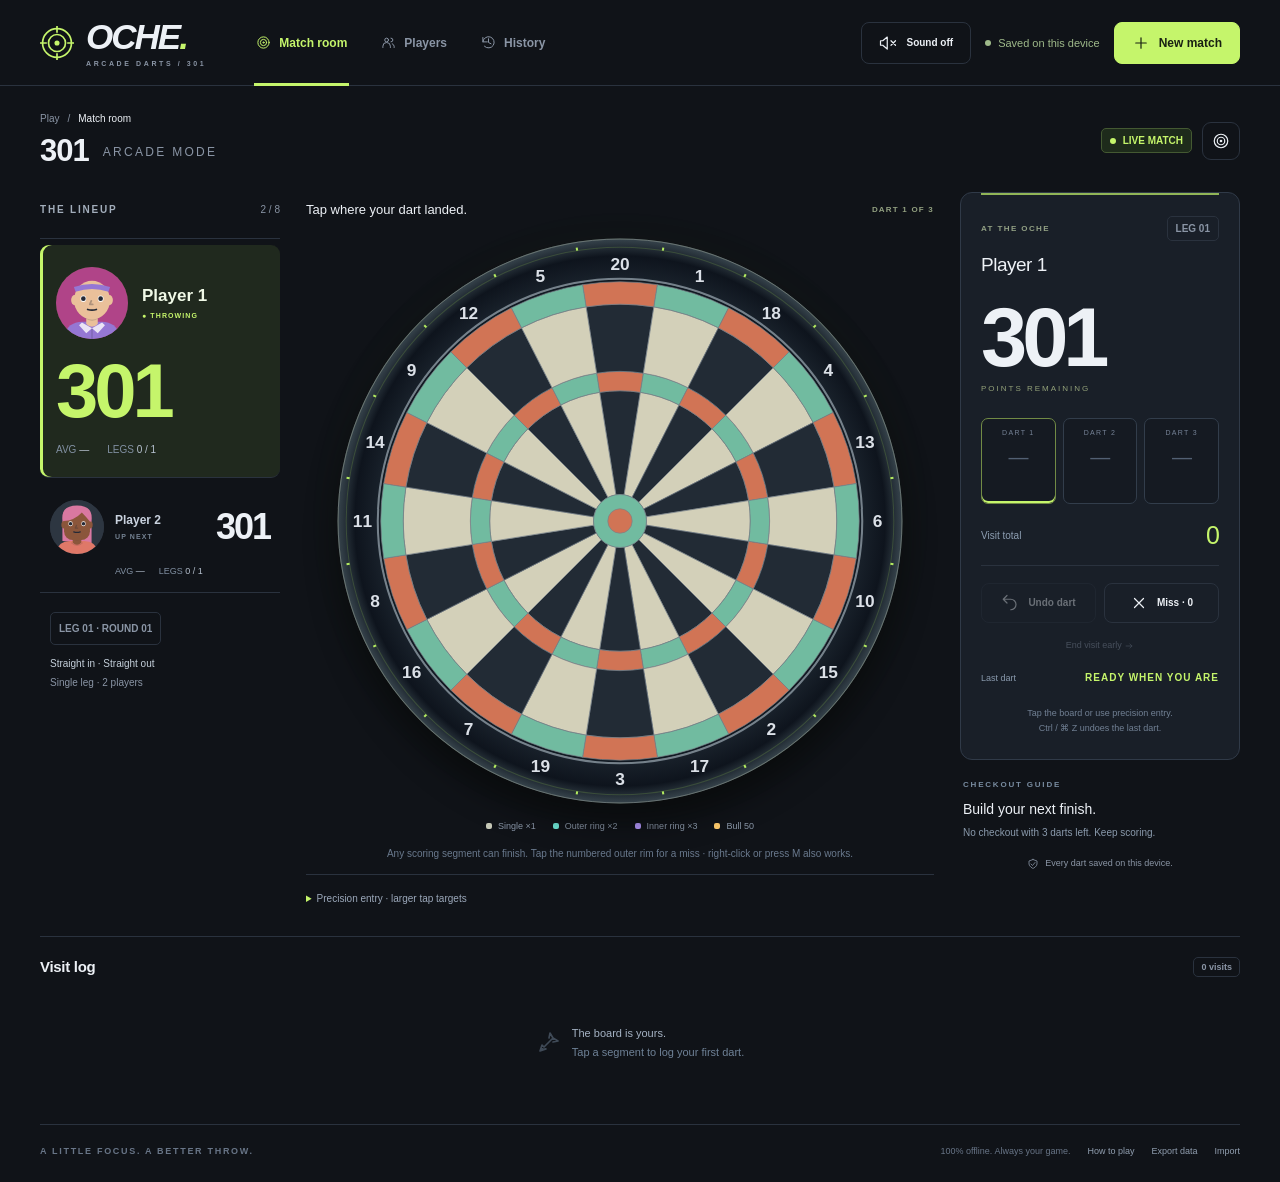
==== commit d781a58f: "feat: add miss target handling and update scoring instructions" ====
--- a/index.html
+++ b/index.html
@@ -410,6 +410,7 @@
     });
     segments+=target('25','circle cx="280" cy="280" r="26"','#71bba0');
     segments+=target('BULL','circle cx="280" cy="280" r="12"','#d17455');
+    const missTarget=target('MISS','path fill-rule="evenodd" d="M280 3a277 277 0 1 0 0 554a277 277 0 1 0 0-554Z M280 42a238 238 0 1 0 0 476a238 238 0 1 0 0-476Z"','transparent');
     const design=equippedDart(owner);
     const markers=hits.map((code,i)=>{
       if(code==='MISS')return '';
@@ -418,7 +419,7 @@
       const x=positions[i]?.x??p[0],y=positions[i]?.y??p[1];
       return `<g class="dart-pin" data-dart-design="${design.id}" transform="translate(${x} ${y})">${dartArt(design)}</g>`;
     }).join('');
-    return `<svg class="interactive-board ${locked?'locked':''}" viewBox="0 0 560 560" role="group" aria-label="Interactive dartboard. Use arrow keys between segments, Enter to score. Precision entry is available below."><defs><radialGradient id="board-rim"><stop offset="80%" stop-color="#202a34"/><stop offset="94%" stop-color="#0e141d"/><stop offset="100%" stop-color="#36434b"/></radialGradient></defs><circle cx="280" cy="280" r="277" fill="url(#board-rim)" stroke="#435143" stroke-width="1"/><circle cx="280" cy="280" r="269" fill="none" stroke="#a2dc552f" stroke-width="1"/>${ticks}<circle cx="280" cy="280" r="238" fill="#111922" stroke="#74818b" stroke-width="2"/>${segments}${labels}${markers}</svg>`;
+    return `<svg class="interactive-board ${locked?'locked':''}" viewBox="0 0 560 560" role="group" aria-label="Interactive dartboard. Tap the numbered outer rim to record a miss. Use arrow keys between segments, Enter to score. Precision entry is available below."><defs><radialGradient id="board-rim"><stop offset="80%" stop-color="#202a34"/><stop offset="94%" stop-color="#0e141d"/><stop offset="100%" stop-color="#36434b"/></radialGradient></defs><circle cx="280" cy="280" r="277" fill="url(#board-rim)" stroke="#435143" stroke-width="1"/><circle cx="280" cy="280" r="269" fill="none" stroke="#a2dc552f" stroke-width="1"/>${ticks}<circle cx="280" cy="280" r="238" fill="#111922" stroke="#74818b" stroke-width="2"/>${segments}${missTarget}${labels}${markers}</svg>`;
   }
   function visitsTable(match,rows,limit=30){
     if(!rows.length)return `<div class="empty-visits">${icon('dart')}<p><strong>The board is yours.</strong><br>Tap a segment to log your first dart.</p></div>`;
@@ -448,7 +449,7 @@
     // Two voices at a time keep a full lineup readable; rotate speakers each visit.
     const start=(m.visits.length-1)%Math.max(1,speakers.length),slot=speakers.indexOf(i);
     if(slot<0||(slot-start+speakers.length)%speakers.length>=2)return '';
-    const lines=['Noob!','Awful','Wrong Direction','Garbage in Garbage out'];
+    const lines=['Noob!','Awful','Wrong Direction','Garbage in Garbage out','Amateur Hour!'];
     const voice=(slot-start+speakers.length)%speakers.length;
     return `<div class="standby-roast" style="--roast-delay:${voice*140}ms;--roast-tilt:${voice===0?-4:3}deg" aria-label="${esc(m.players[i].name)} says to ${esc(m.players[active].name)}">${lines[(m.visits.length-1+slot)%lines.length]}</div>`;
   }
@@ -463,7 +464,7 @@
     const nextName=m.players[g.turn].name;
     $('#screen').innerHTML=`<div class="screen arcade-screen"><div class="page-top"><div><div class="breadcrumb"><span>Play</span><span>/</span><span>Match room</span></div><h1>301<span>ARCADE MODE</span></h1></div><div class="page-top-right"><span class="tag match-status"><span class="dot"></span>${finished?'GAME OVER':'LIVE MATCH'}</span><button class="icon-btn" data-action="rules" aria-label="Game rules">${icon('board')}</button></div></div>
       <div class="arcade-layout"><aside class="arcade-players"><div class="section-label"><h2>The lineup</h2><span>${m.players.length} / 8</span></div><div class="arcade-roster ${m.players.length>2?'many':''}" aria-label="Player scoreboard">${roster}</div><div class="roster-rule"><span class="tag">LEG ${String(g.leg).padStart(2,'0')} · ROUND ${String(g.round).padStart(2,'0')}</span><br><strong>Straight in · ${m.out==='double'?'Double':'Straight'} out</strong><br>${m.bestOf===1?'Single leg':`First to ${Math.ceil(m.bestOf/2)} legs`} · ${m.players.length===1?'Solo practice':`${m.players.length} players`}</div></aside>
-      <section class="arcade-board-column" aria-label="Dartboard scoring"><div class="board-topline"><h2>${locked?'Visit complete':'Tap where your dart landed.'}</h2><span class="eyebrow">${locked?'BOARD PAUSED':`DART ${hits.length+1} OF 3`}</span></div><div class="board-stage">${interactiveBoard(hits,locked,route,locked?(last?.positions||[]):(m.pendingPositions||[]),m.players[locked?last.player:g.turn])}${locked?`<div class="board-turn-callout"><div><span class="eyebrow">${finished?'MATCH WINNER':last.bust?'BUST · VISIT RESET':last.won?(g.ranked?(last.legFinished?'LEG COMPLETE':ordinal(last.placement)+' PLACE · CHECKED OUT'):'LEG WON'):'VISIT COMPLETE'}</span><strong>${finished?esc(player.name):last.bust?'Shake it off.':last.won?'Game shot.':`${last.total} points`}</strong><small>${finished?'Good darts. Play again?':`Next up: ${esc(nextName)}`}</small>${!finished?`<button class="btn primary" data-action="next-player">${m.players.length===1?'Next visit':'Next player'} ${icon('arrow')}</button><small data-next-countdown role="timer">Continuing in 3 seconds</small>`:''}</div></div>`:''}<div id="fx-host" aria-hidden="true"></div></div><div class="board-mobile-actions"><button class="btn" data-action="undo" ${m.visits.length||pendingHits(m).length?'':'disabled'}>${icon('undo')}Undo dart</button><button class="btn" data-action="hit" data-code="MISS" ${locked?'disabled':''}>${icon('close')}Miss · 0</button></div><div class="board-legend"><span><i class="legend-dot"></i>Single ×1</span><span><i class="legend-dot double"></i>Outer ring ×2</span><span><i class="legend-dot triple"></i>Inner ring ×3</span><span><i class="legend-dot bull"></i>Bull 50</span></div><p class="board-instruction">${m.out==='double'?'Finish on a double or bullseye.':'Any scoring segment can finish.'} Every dart is saved.</p><details class="precision-entry" ${precisionOpen?'open':''}><summary>Precision entry · larger tap targets</summary><div class="precision-controls" role="group" aria-label="Score multiplier">${['S','D','T'].map(c=>`<button data-action="multiplier" data-value="${c}" class="${precisionMultiplier===c?'active':''}" aria-pressed="${precisionMultiplier===c}">${{S:'Single',D:'Double',T:'Triple'}[c]}</button>`).join('')}</div><div class="precision-grid">${Array.from({length:20},(_,i)=>`<button data-action="hit" data-code="${precisionMultiplier}${i+1}" ${locked?'disabled':''} aria-label="${hitName(`${precisionMultiplier}${i+1}`)}">${i+1}</button>`).join('')}</div><div class="precision-specials"><button class="btn" data-action="hit" data-code="25" ${locked?'disabled':''}>Outer bull · 25</button><button class="btn" data-action="hit" data-code="BULL" ${locked?'disabled':''}>Bullseye · 50</button></div></details></section>
+      <section class="arcade-board-column" aria-label="Dartboard scoring"><div class="board-topline"><h2>${locked?'Visit complete':'Tap where your dart landed.'}</h2><span class="eyebrow">${locked?'BOARD PAUSED':`DART ${hits.length+1} OF 3`}</span></div><div class="board-stage">${interactiveBoard(hits,locked,route,locked?(last?.positions||[]):(m.pendingPositions||[]),m.players[locked?last.player:g.turn])}${locked?`<div class="board-turn-callout"><div><span class="eyebrow">${finished?'MATCH WINNER':last.bust?'BUST · VISIT RESET':last.won?(g.ranked?(last.legFinished?'LEG COMPLETE':ordinal(last.placement)+' PLACE · CHECKED OUT'):'LEG WON'):'VISIT COMPLETE'}</span><strong>${finished?esc(player.name):last.bust?'Shake it off.':last.won?'Game shot.':`${last.total} points`}</strong><small>${finished?'Good darts. Play again?':`Next up: ${esc(nextName)}`}</small>${!finished?`<button class="btn primary" data-action="next-player">${m.players.length===1?'Next visit':'Next player'} ${icon('arrow')}</button><small data-next-countdown role="timer">Continuing in 3 seconds</small>`:''}</div></div>`:''}<div id="fx-host" aria-hidden="true"></div></div><div class="board-mobile-actions"><button class="btn" data-action="undo" ${m.visits.length||pendingHits(m).length?'':'disabled'}>${icon('undo')}Undo dart</button><button class="btn" data-action="hit" data-code="MISS" ${locked?'disabled':''}>${icon('close')}Miss · 0</button></div><div class="board-legend"><span><i class="legend-dot"></i>Single ×1</span><span><i class="legend-dot double"></i>Outer ring ×2</span><span><i class="legend-dot triple"></i>Inner ring ×3</span><span><i class="legend-dot bull"></i>Bull 50</span></div><p class="board-instruction">${m.out==='double'?'Finish on a double or bullseye.':'Any scoring segment can finish.'} Tap the numbered outer rim for a miss · right-click or press M also works.</p><details class="precision-entry" ${precisionOpen?'open':''}><summary>Precision entry · larger tap targets</summary><div class="precision-controls" role="group" aria-label="Score multiplier">${['S','D','T'].map(c=>`<button data-action="multiplier" data-value="${c}" class="${precisionMultiplier===c?'active':''}" aria-pressed="${precisionMultiplier===c}">${{S:'Single',D:'Double',T:'Triple'}[c]}</button>`).join('')}</div><div class="precision-grid">${Array.from({length:20},(_,i)=>`<button data-action="hit" data-code="${precisionMultiplier}${i+1}" ${locked?'disabled':''} aria-label="${hitName(`${precisionMultiplier}${i+1}`)}">${i+1}</button>`).join('')}</div><div class="precision-specials"><button class="btn" data-action="hit" data-code="25" ${locked?'disabled':''}>Outer bull · 25</button><button class="btn" data-action="hit" data-code="BULL" ${locked?'disabled':''}>Bullseye · 50</button></div></details></section>
       <aside class="arcade-console-column"><section class="dart-console" aria-label="Current visit">${finished?`<div class="winner-panel">${icon('trophy')}<span class="eyebrow">That's the match</span><h2>${esc(player.name)} wins.</h2><p>${g.wins.join(' – ')} in legs · ${g.rows.length} visits</p>${g.ranked?rankingsMarkup(m,g.legResults.at(-1)):''}<button class="btn primary" data-action="rematch">Play again ${icon('arrow')}</button><button class="btn" data-action="undo">${icon('undo')}${g.ranked?'Undo final checkout':'Undo winning dart'}</button><button class="btn subtle" data-action="tab" data-tab="history">View match history</button></div>`:`<div class="console-kicker"><span class="eyebrow">${waiting?'Visit complete':'At the oche'}</span><span class="tag">LEG ${String(waiting?last.leg:g.leg).padStart(2,'0')}</span></div><h2 class="console-player">${esc(player.name)}</h2><div class="console-score" data-live-score>${remaining}</div><div class="console-score-caption">Points remaining</div><div class="dart-tray" aria-label="Darts this visit">${tray}</div><div class="visit-tally"><span>Visit total</span><strong class="${waiting&&last.bust?'busted':''}">${waiting&&last.bust?'BUST':total}</strong></div>${waiting?`<button class="btn primary console-next" data-action="next-player"><span>${m.players.length===1?'Next visit':'Next player'}</span>${icon('arrow')}</button>`:''}<div class="console-actions"><button class="btn" data-action="undo" ${m.visits.length||pendingHits(m).length?'':'disabled'}>${icon('undo')}Undo dart</button><button class="btn" data-action="hit" data-code="MISS" ${locked?'disabled':''}>${icon('close')}Miss · 0</button></div>${!waiting?`<button class="end-visit" data-action="end-visit" ${!hits.length?'disabled':''}>End visit early ${icon('arrow').replace('<svg ','<svg style="display:inline;width:10px;height:10px;vertical-align:middle" ')}</button>`:''}<div class="last-hit-banner ${lastCode?hitKind(lastCode):''}"><span>Last dart</span><strong>${lastCode?hitName(lastCode).toUpperCase():'READY WHEN YOU ARE'}</strong></div><p class="console-help">${waiting?`Pass to ${esc(nextName)}. The next turn starts automatically.`:'Tap the board or use precision entry.<br>Ctrl / ⌘ Z undoes the last dart.'}</p>`}</section><section class="arcade-checkout" aria-label="Checkout suggestion"><div class="eyebrow">${locked?'Next on the board':route?'Checkout route':'Checkout guide'}</div>${locked?`<h3>${finished?'Match complete. Nicely thrown.':`${esc(nextName)} · ${g.scores[g.turn]} remaining`}</h3><p>${finished?'Every dart kept in your match history.':`Leg ${g.leg} · ${m.out==='double'?'Double':'Straight'} out`}</p>`:route?`<div class="checkout-route">${route.map(h=>`<span>${h.label}</span>`).join('<i>→</i>')}</div><p>${remaining} to finish in ${route.length} dart${route.length===1?'':'s'}. Suggested segments glow on the board.</p>`:`<h3>Build your next finish.</h3><p>No checkout with ${3-hits.length} dart${3-hits.length===1?'':'s'} left. Keep scoring.</p>`}</section><p class="scoring-note">${icon('shield')}Every dart saved on this device.</p></aside></div>
       <section class="arcade-history"><div class="visits-heading"><h2>Visit log</h2><span class="tag">${g.rows.length} visits${pendingHits(m).length?' · visit in progress':''}${rows.length>30?' · latest 30':''}</span></div>${visitsTable(m,rows)}</section></div>`;
     $('.precision-entry').addEventListener('toggle',event=>{precisionOpen=event.target.open;});
@@ -642,9 +643,13 @@
     }
     save();closeDialog();render();toast('Game deleted.');announce('Game deleted. Player statistics updated.');
   }
-  function rulesDialog(){openDialog('301. Now every dart counts.',`<p>Start at 301 and tap the segment each dart hit. The first player to reach exactly zero wins the leg.</p><ul class="rule-list"><li><strong>Tap the board:</strong> the wide areas score the number shown. The outer narrow ring doubles it; the inner narrow ring triples it. Outer bull scores 25; bullseye scores 50.</li><li><strong>Three darts per visit:</strong> each tap is saved immediately. After the third dart, select Next player. A miss scores zero and uses one dart. End visit early records only the darts you threw.</li><li><strong>Double out:</strong> finish on a double or the bullseye. A single or triple reaching zero is a bust. Straight out allows any scoring segment.</li><li><strong>Bust:</strong> going below zero or leaving 1 in double out resets the whole visit. The board pauses so you can pass to the next player.</li><li><strong>Undo dart:</strong> removes one dart and restores the turn, score, leg, and statistics, even after a bust, checkout, or win. Older total-entry records undo as a whole visit.</li><li><strong>Precision entry:</strong> use the larger number buttons below the board, with Single, Double, or Triple selected. On the board, arrow keys select segments; Enter or Space records the focused segment. Ctrl/⌘ Z undoes.</li><li><strong>Three to eight players:</strong> the first checkout wins the leg, then play continues for the remaining places. Checked-out players are skipped. The leg ends when only one player has not checked out. In a multi-leg match, the next leg starts after places are decided. The opening player rotates between legs.</li></ul><div class="dialog-info">Every dart, including an unfinished visit, is saved in this browser. Keep the HTML file in the same location. Export a backup before clearing browser data or switching devices. Averages use actual darts thrown; bust visits score zero. Arcade sound is optional, and reduced-motion settings are respected.</div><div class="dialog-actions"><button class="btn primary" data-action="close-dialog">Back to the board ${icon('arrow')}</button></div>`);}
+  function rulesDialog(){openDialog('301. Now every dart counts.',`<p>Start at 301 and tap the segment each dart hit. The first player to reach exactly zero wins the leg.</p><ul class="rule-list"><li><strong>Tap the board:</strong> the wide areas score the number shown. The outer narrow ring doubles it; the inner narrow ring triples it. Outer bull scores 25; bullseye scores 50.</li><li><strong>Three darts per visit:</strong> each tap is saved immediately. After the third dart, select Next player. A miss scores zero and uses one dart. Tap the numbered outer rim, right-click anywhere on the board, or press M to record a miss. End visit early records only the darts you threw.</li><li><strong>Double out:</strong> finish on a double or the bullseye. A single or triple reaching zero is a bust. Straight out allows any scoring segment.</li><li><strong>Bust:</strong> going below zero or leaving 1 in double out resets the whole visit. The board pauses so you can pass to the next player.</li><li><strong>Undo dart:</strong> removes one dart and restores the turn, score, leg, and statistics, even after a bust, checkout, or win. Older total-entry records undo as a whole visit.</li><li><strong>Precision entry:</strong> use the larger number buttons below the board, with Single, Double, or Triple selected. On the board, arrow keys select segments; Enter or Space records the focused segment. Ctrl/⌘ Z undoes.</li><li><strong>Three to eight players:</strong> the first checkout wins the leg, then play continues for the remaining places. Checked-out players are skipped. The leg ends when only one player has not checked out. In a multi-leg match, the next leg starts after places are decided. The opening player rotates between legs.</li></ul><div class="dialog-info">Every dart, including an unfinished visit, is saved in this browser. Keep the HTML file in the same location. Export a backup before clearing browser data or switching devices. Averages use actual darts thrown; bust visits score zero. Arcade sound is optional, and reduced-motion settings are respected.</div><div class="dialog-actions"><button class="btn primary" data-action="close-dialog">Back to the board ${icon('arrow')}</button></div>`);}
   function exportData(){const blob=new Blob([JSON.stringify(data,null,2)],{type:'application/json'});const url=URL.createObjectURL(blob),a=document.createElement('a');a.href=url;a.download=`oche-backup-${new Date().toISOString().slice(0,10)}.json`;document.body.append(a);a.click();a.remove();setTimeout(()=>URL.revokeObjectURL(url),1000);toast('Backup exported. Keep it for your next device.');}
   async function importData(file){if(!file)return;if(file.size>15000000)return toast('This file is too large. Choose an OCHE backup under 15 MB.');try{const value=JSON.parse(await file.text());if(!validData(value))throw new Error('Invalid backup');pendingImport=value;openDialog('Restore your backup?',`<p>This backup contains <strong>${value.players.length} players</strong> and <strong>${value.matches.length} matches</strong>. Restoring replaces the players and matches on this device.</p><div class="dialog-info">Export your current data first if you want to keep a separate copy.</div><div class="dialog-actions"><button class="btn" data-action="export">Export current</button><button class="btn primary" data-action="confirm-import">Restore backup</button></div>`);}catch(e){toast('That file is not a valid OCHE backup. Your data is unchanged.');}}
+  document.addEventListener('contextmenu',event=>{
+    if(tab!=='match'||$('#dialog').open||!event.target.closest('.interactive-board'))return;
+    event.preventDefault();recordDart('MISS');
+  });
   document.addEventListener('click',event=>{
     const b=event.target.closest('[data-action]');if(!b||b.disabled)return;const a=b.dataset.action;
     if(a==='tab'){tab=b.dataset.tab;render();}
@@ -683,7 +688,8 @@
     if($('#dialog').open){if(event.target.id==='quick-player-name'&&event.key==='Enter'){event.preventDefault();addQuickPlayer();}return;}
     if(tab!=='match')return;
     if((event.ctrlKey||event.metaKey)&&event.key.toLowerCase()==='z'){event.preventDefault();undo();return;}
-    if(event.ctrlKey||event.metaKey||event.altKey||event.target.matches('input,select,textarea'))return;
+    if(event.ctrlKey||event.metaKey||event.altKey||event.target.matches('input,select,textarea')||event.target.isContentEditable)return;
+    if(event.key.toLowerCase()==='m'){event.preventDefault();if(!event.repeat)recordDart('MISS');return;}
 
     const target=event.target.closest('.board-segment');
     if(target){
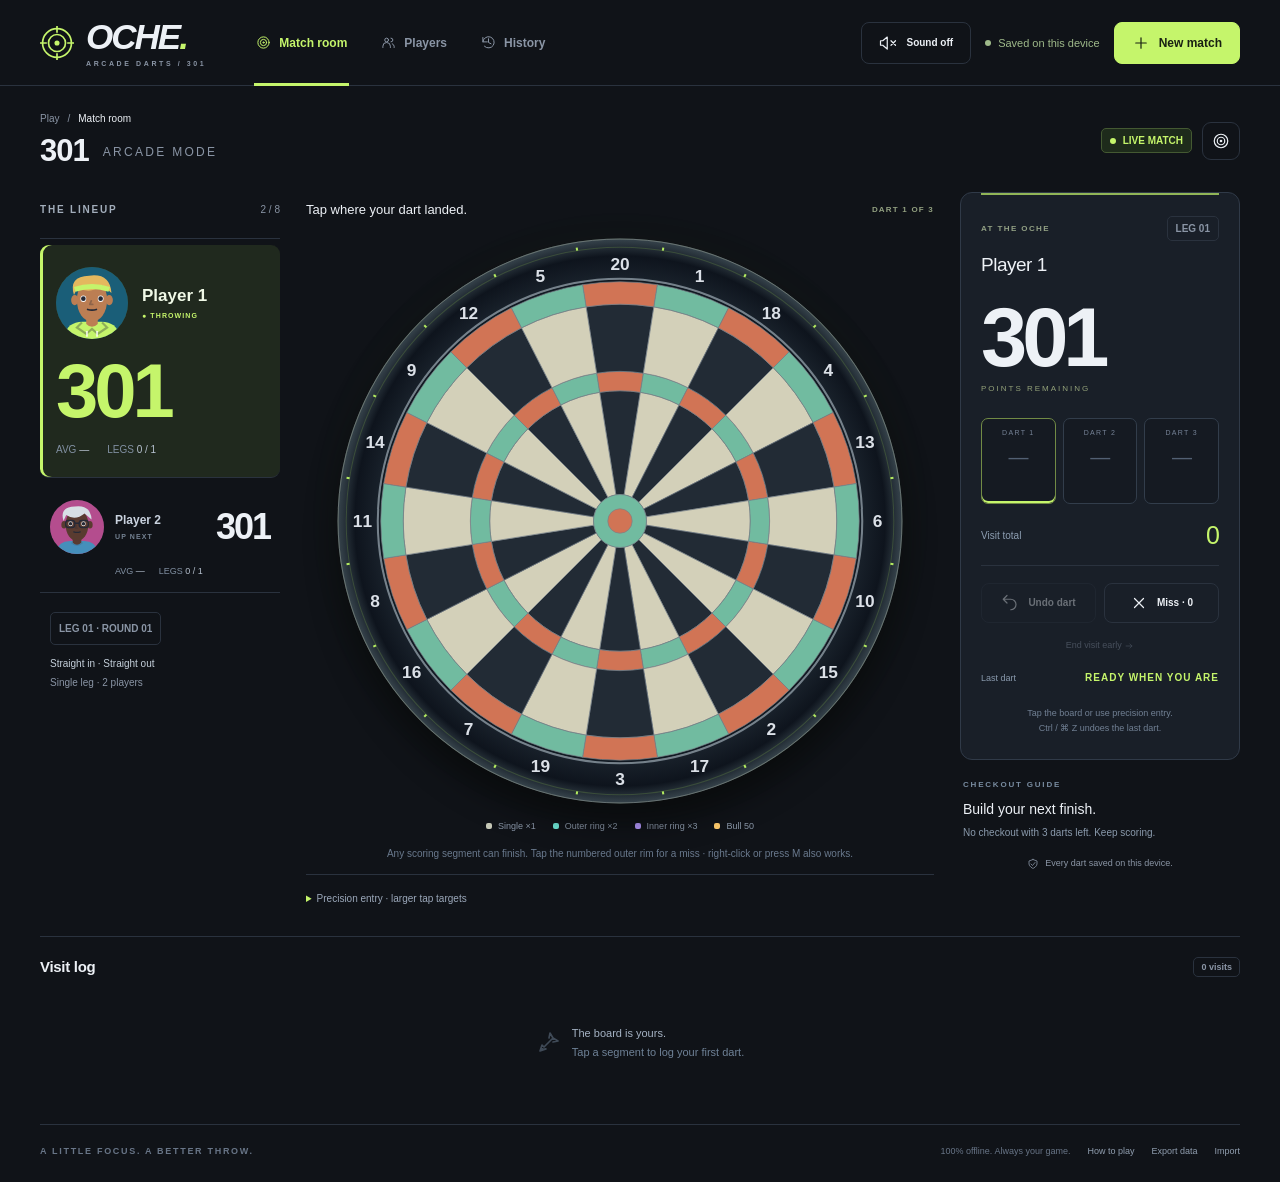
==== commit debdb4e2: "feat: enhance player avatar emotions with crying and tears animations" ====
--- a/index.html
+++ b/index.html
@@ -152,7 +152,7 @@
     skin:['Porcelain','Sand','Honey','Caramel','Umber','Ebony'],
     background:['Emerald','Sky','Violet','Ocean','Berry','Indigo','Teal','Slate'],
     face:['Round','Oval','Square'],
-    emotion:['Happy','Calm','Wink','Excited','Focused','Disappointed'],
+    emotion:['Happy','Calm','Wink','Excited','Focused','Disappointed','Crying'],
     hair:['Crop','Side part','Curls','Long','Bald','Spikes'],
     hairColor:['Midnight','Chocolate','Chestnut','Gold','Silver','Pink'],
     accessory:['None','Glasses','Sunglasses','Earring','Headband'],
@@ -196,12 +196,27 @@
     const face=[`<ellipse cx="50" cy="46" rx="25" ry="27"/>`,`<ellipse cx="50" cy="46" rx="21" ry="30"/>`,`<rect x="26" y="20" width="48" height="54" rx="16"/>`][a.face];
     const hairBack=a.hair===3?`<path d="M23 76V38Q20 10 50 10T77 38V80Z" fill="${hair}"/>`:'';
     const hairTop=[`<path d="M25 36Q19 12 49 13Q78 12 75 36L66 25Q44 32 32 25Z"/>`,`<path d="M25 39Q17 13 46 12Q75 8 77 36L64 25Q47 39 30 28Z"/>`,`<path d="M24 36Q12 28 23 22Q17 11 31 13Q36 2 46 12Q58 2 65 13Q81 9 78 23Q88 32 75 38L69 27Q55 32 46 24Q35 34 29 28Z"/>`,`<path d="M25 39Q19 12 49 12Q78 12 75 41Q66 30 59 23Q45 38 25 39Z"/>`,'',`<path d="M25 35L22 18L35 22L39 7L49 19L59 8L64 21L77 17L75 36L65 28L34 28Z"/>`][a.hair];
-    const eyes=a.emotion===3?`<path d="M34 45Q38 39 42 45M58 45Q62 39 66 45"/>`:a.emotion===2?`<ellipse cx="38" cy="44" rx="4" ry="4.5" fill="#fff" stroke="none"/><circle cx="38" cy="44" r="2" fill="${ink}"/><path d="M58 44Q62 48 66 43"/>`:`<ellipse cx="38" cy="44" rx="4" ry="4.5" fill="#fff" stroke="none"/><ellipse cx="62" cy="44" rx="4" ry="4.5" fill="#fff" stroke="none"/><circle cx="38" cy="44" r="2" fill="${ink}"/><circle cx="62" cy="44" r="2" fill="${ink}"/>`;
-    const mouth=[`<path d="M40 57Q50 68 60 57Z" fill="#fff"/>`,`<path d="M44 59Q50 61 56 59" fill="none"/>`,`<path d="M42 58Q52 65 59 56" fill="none"/>`,`<ellipse cx="50" cy="59" rx="7" ry="6" fill="#fff"/>`,`<path d="M44 59H56M33 37L42 39M58 39L67 37" fill="none"/>`,`<path d="M41 63Q50 54 59 63M33 38L42 35M58 35L67 38" fill="none"/>`][a.emotion];
+    const eyes=a.emotion===6?`<path d="M33 44Q38 48 43 44M57 44Q62 48 67 44"/>`:a.emotion===3?`<path d="M34 45Q38 39 42 45M58 45Q62 39 66 45"/>`:a.emotion===2?`<ellipse cx="38" cy="44" rx="4" ry="4.5" fill="#fff" stroke="none"/><circle cx="38" cy="44" r="2" fill="${ink}"/><path d="M58 44Q62 48 66 43"/>`:`<ellipse cx="38" cy="44" rx="4" ry="4.5" fill="#fff" stroke="none"/><ellipse cx="62" cy="44" rx="4" ry="4.5" fill="#fff" stroke="none"/><circle cx="38" cy="44" r="2" fill="${ink}"/><circle cx="62" cy="44" r="2" fill="${ink}"/>`;
+    const blink=matchMedia('(prefers-reduced-motion: reduce)').matches?'':`<animateTransform attributeName="transform" type="scale" values="1 1;1 1;1 0.08;1 1;1 1" keyTimes="0;0.45;0.47;0.49;1" dur="${4.6+a.hair*.31+a.face*.23}s" repeatCount="indefinite"/>`;
+    const mouth=[`<path d="M40 57Q50 68 60 57Z" fill="#fff"/>`,`<path d="M44 59Q50 61 56 59" fill="none"/>`,`<path d="M42 58Q52 65 59 56" fill="none"/>`,`<ellipse cx="50" cy="59" rx="7" ry="6" fill="#fff"/>`,`<path d="M44 59H56M33 37L42 39M58 39L67 37" fill="none"/>`,`<path d="M41 63Q50 54 59 63M33 38L42 35M58 35L67 38" fill="none"/>`,`<path d="M41 63Q50 52 59 63Z" fill="#513440"/><path d="M32 38L42 34M58 34L68 38" fill="none"/>`][a.emotion];
+    const tears=a.emotion===6?`<g class="avatar-tears" fill="#78d7ff" stroke="#d0f4ff" stroke-width=".7">${[37,63].map((x,i)=>`<g><path d="M${x} 47q-5 8-3 13q3 4 6 0q2-5-3-13Z"/>${matchMedia('(prefers-reduced-motion: reduce)').matches?'':`<animateTransform attributeName="transform" type="translate" values="0 -2;0 9;0 9" keyTimes="0;.85;1" dur="${1.5+i*.3}s" repeatCount="indefinite"/><animate attributeName="opacity" values="0;1;1;0;0" keyTimes="0;.12;.6;.85;1" dur="${1.5+i*.3}s" repeatCount="indefinite"/>`}</g>`).join('')}</g>`:'';
     const clothes=[`<path d="M39 79Q50 89 61 79" fill="none" stroke="${ink}" stroke-opacity=".3"/>`,`<path d="M28 84V100M72 84V100" stroke="#fff" stroke-width="5"/><text x="50" y="96" text-anchor="middle" fill="#fff" font-size="13" font-weight="800">01</text>`,`<path d="M36 77L29 84L42 93L50 86L58 93L71 84L64 77" fill="none" stroke="${ink}" stroke-opacity=".35" stroke-width="3"/><path d="M43 89V97M57 89V97" stroke="#fff" stroke-width="2"/>`,`<path d="M36 77L50 85L42 92L32 81ZM64 77L50 85L58 92L68 81Z" fill="#fff" fill-opacity=".8"/><path d="M50 86V100" stroke="${ink}" stroke-opacity=".4"/>`][a.clothing];
     const accessory=['',`<g fill="none" stroke="${ink}" stroke-width="2.5"><rect x="29" y="38" width="17" height="13" rx="5"/><rect x="54" y="38" width="17" height="13" rx="5"/><path d="M46 43H54"/></g>`,`<g fill="${ink}" stroke="${ink}" stroke-width="2"><path d="M29 39H46V46Q38 55 30 46ZM54 39H71L70 46Q62 55 54 46Z"/><path d="M46 42H54"/></g>`,`<circle cx="75" cy="55" r="4" fill="none" stroke="#fff0a3" stroke-width="3"/>`,`<path d="M26 31Q50 23 74 31" fill="none" stroke="${shirt}" stroke-width="7"/>`][a.accessory];
-    return `<svg viewBox="0 0 100 100" xmlns="http://www.w3.org/2000/svg" aria-hidden="true">${headOnly?'':`<rect width="100" height="100" fill="${bg}"/>`}${hairBack}${headOnly?'':`<path d="M13 103V94Q15 77 37 76H63Q85 77 87 94V103" fill="${shirt}"/>`}<path d="M42 65H58V79Q50 87 42 79Z" fill="${skin}"/><path d="M42 69Q50 76 58 69" fill="none" stroke="${ink}" opacity=".15" stroke-width="5"/>${headOnly?'':clothes}<g fill="${skin}"><ellipse cx="26" cy="46" rx="5" ry="7"/><ellipse cx="74" cy="46" rx="5" ry="7"/>${face}</g><g fill="${hair}">${hairTop}</g><g stroke="${ink}" stroke-width="2.5" stroke-linecap="round" stroke-linejoin="round" fill="none">${eyes}<path d="M49 47L47 52H51" opacity=".3"/>${mouth}</g>${accessory}</svg>`;
-  }
+    return `<svg viewBox="0 0 100 100" xmlns="http://www.w3.org/2000/svg" aria-hidden="true">${headOnly?'':`<rect width="100" height="100" fill="${bg}"/>`}<g class="avatar-character">${hairBack}${headOnly?'':`<path d="M13 103V94Q15 77 37 76H63Q85 77 87 94V103" fill="${shirt}"/>`}<path d="M42 65H58V79Q50 87 42 79Z" fill="${skin}"/><path d="M42 69Q50 76 58 69" fill="none" stroke="${ink}" opacity=".15" stroke-width="5"/>${headOnly?'':clothes}<g fill="${skin}"><ellipse cx="26" cy="46" rx="5" ry="7"/><ellipse cx="74" cy="46" rx="5" ry="7"/>${face}</g><g fill="${hair}">${hairTop}</g><g stroke="${ink}" stroke-width="2.5" stroke-linecap="round" stroke-linejoin="round" fill="none"><g transform="translate(0 44)"><g class="avatar-eyes">${blink}<g transform="translate(0 -44)">${eyes}</g></g></g><path d="M49 47L47 52H51" opacity=".3"/>${mouth}</g>${tears}${accessory}</g></svg>`;
+  }
+  function reactAvatar(player,kind){
+    if(matchMedia('(prefers-reduced-motion: reduce)').matches)return;
+    const character=$(`[data-player-score="${player}"]`)?.closest('.arcade-player')?.querySelector('.avatar-character');
+    if(!character)return;
+    const animation=document.createElementNS('http://www.w3.org/2000/svg','animateTransform');
+    const reaction=kind==='bust'?{type:'rotate',values:'0 50 65;-8 50 65;7 50 65;-5 50 65;3 50 65;0 50 65',dur:'.65s'}:kind==='checkout'?{type:'translate',values:'0 0;0 -8;0 0;0 -5;0 0',dur:'.8s'}:{type:'translate',values:'0 0;0 -4;0 0',dur:'.4s'};
+    Object.entries({attributeName:'transform',begin:'indefinite',repeatCount:'1',...reaction}).forEach(([key,value])=>animation.setAttribute(key,value));
+    character.append(animation);animation.beginElement();
+    animation.addEventListener('endEvent',()=>animation.remove(),{once:true});
+  }
+  matchMedia('(prefers-reduced-motion: reduce)').addEventListener('change',event=>{
+    if(event.matches)document.querySelectorAll('.avatar-character animateTransform, .avatar-character animate').forEach(animation=>animation.remove());
+  });
   function dancingAvatar(p){
     const a={...(data.players.find(x=>x.id===p.id)?.avatar||p.avatar||defaultAvatar(p.id)),emotion:0};
     const skin=avatarColors.skin[a.skin],shirt=avatarColors.clothingColor[a.clothingColor];
@@ -212,7 +227,20 @@
   function playerAvatar(p,emotion=null){const a=data.players.find(x=>x.id===p.id)?.avatar||p.avatar||defaultAvatar(p.id);return avatarSVG(emotion===null?a:{...a,emotion});}
   function liveAvatarMood(m,g,i){
     const mood=(emotion,reason)=>({emotion,label:avatarOptions.emotion[emotion]+' · '+reason});
-    if(g.winner!==null)return i===g.winner?mood(3,'Match winner'):mood(5,'Match finished');
+    if(m.players.length===1)return g.winner!==null?mood(3,'Match winner'):g.scores[i]===301?mood(1,'Ready to throw'):mood(g.scores[i]<=100?3:0,'Closing in on checkout');
+    // Completed placement games use their final standings; live games compare legs,
+    // secured checkout places, then remaining points. Equal ranks share a mood.
+    const final=g.winner!==null?g.legResults.at(-1):null;
+    const legPosition=j=>{const place=g.finishOrder.indexOf(j);return place<0?m.players.length:place;};
+    const compare=final?.fullPlacements?
+      (a,b)=>final.order.indexOf(a)-final.order.indexOf(b):
+      (a,b)=>g.wins[b]-g.wins[a]||legPosition(a)-legPosition(b)||g.scores[a]-g.scores[b];
+    const order=m.players.map((_,index)=>index).sort(compare),leader=order[0],lastPlace=order.at(-1);
+    if(order.every(j=>compare(j,leader)===0))return mood(1,'Level game');
+    if(g.winner===i)return mood(3,'Match winner');
+    if(compare(i,lastPlace)===0)return mood(6,compare(order.at(-2),i)===0?'Joint last place':'Last place');
+    const rank=order.filter(j=>compare(j,i)<0).length;
+    if(rank>=Math.ceil(m.players.length/2))return mood(5,'Near the bottom');
     const last=g.rows.at(-1);
     if(m.awaitingNext&&last?.player===i){
       if(last.bust)return mood(5,'Busted this visit');
@@ -220,20 +248,11 @@
     }
     const place=g.finishOrder.indexOf(i);
     if(place>=0)return mood(place===0?3:0,ordinal(place+1)+' place secured');
-    if(m.players.length===1)return g.scores[i]===301?mood(1,'Ready to throw'):mood(g.scores[i]<=100?3:0,'Closing in on checkout');
-    // Compare legs first, then checkout places and remaining points within the leg.
-    const legPosition=j=>{const place=g.finishOrder.indexOf(j);return place<0?m.players.length:place;};
-    const compare=(a,b)=>g.wins[b]-g.wins[a]||legPosition(a)-legPosition(b)||g.scores[a]-g.scores[b];
-    const order=m.players.map((_,index)=>index).sort(compare),leader=order[0];
-    const tied=g.wins[i]===g.wins[leader]&&g.scores[i]===g.scores[leader]&&g.finishOrder.length===0;
-    if(tied){
-      const allTied=order.every(j=>g.wins[j]===g.wins[i]&&g.scores[j]===g.scores[i]);
-      if(allTied)return mood(1,'Level game');
-      const joint=order.filter(j=>g.wins[j]===g.wins[i]&&g.scores[j]===g.scores[i]).length>1;
-      if(joint)return mood(0,'Joint lead');
-    }
-    if(i===leader){const second=order[1];return mood(g.wins[i]>g.wins[second]||g.scores[second]-g.scores[i]>=60?3:0,'Leading');}
-    return mood(g.wins[i]<g.wins[leader]||g.finishOrder.length>0||g.scores[i]-g.scores[leader]>=60?5:4,'Chasing the lead');
+    if(compare(i,leader)===0){
+      if(compare(order[1],leader)===0)return mood(0,'Joint lead');
+      const second=order[1];return mood(g.wins[i]>g.wins[second]||g.scores[second]-g.scores[i]>=60?3:0,'Leading');
+    }
+    return mood(4,'Chasing the lead');
   }
   function livePlayerAvatar(p,m,g,i){const mood=liveAvatarMood(m,g,i);return `<span class="avatar" role="img" aria-label="${esc(p.name+': '+mood.label)}" title="${esc(mood.label)}" data-mood="${avatarOptions.emotion[mood.emotion].toLowerCase()}">${playerAvatar(p,mood.emotion)}</span>`;}
 
@@ -500,6 +519,7 @@
     const terminal=sequence.bust||sequence.won||m.pending.length===3;
     const hits=[...m.pending];if(terminal)finishDartVisit(m);
     const after=liveGame(m);save();render();
+    if(sequence.bust||sequence.won||hit.value>=20)reactAvatar(player,sequence.bust?'bust':sequence.won?'checkout':'score');
     const type=sequence.bust?'bust':after.winner!==null?(after.ranked?'placements':'win'):sequence.won?(after.ranked?(after.rows.at(-1).legFinished?'leg-end':'checkout'):'leg'):sequence.total===180&&hits.length===3?'maximum':hitKind(code);
     animateHit(code,type,sequence.total,m.players[after.winner!==null?after.winner:player]);
     if(sequence.won)celebrate();
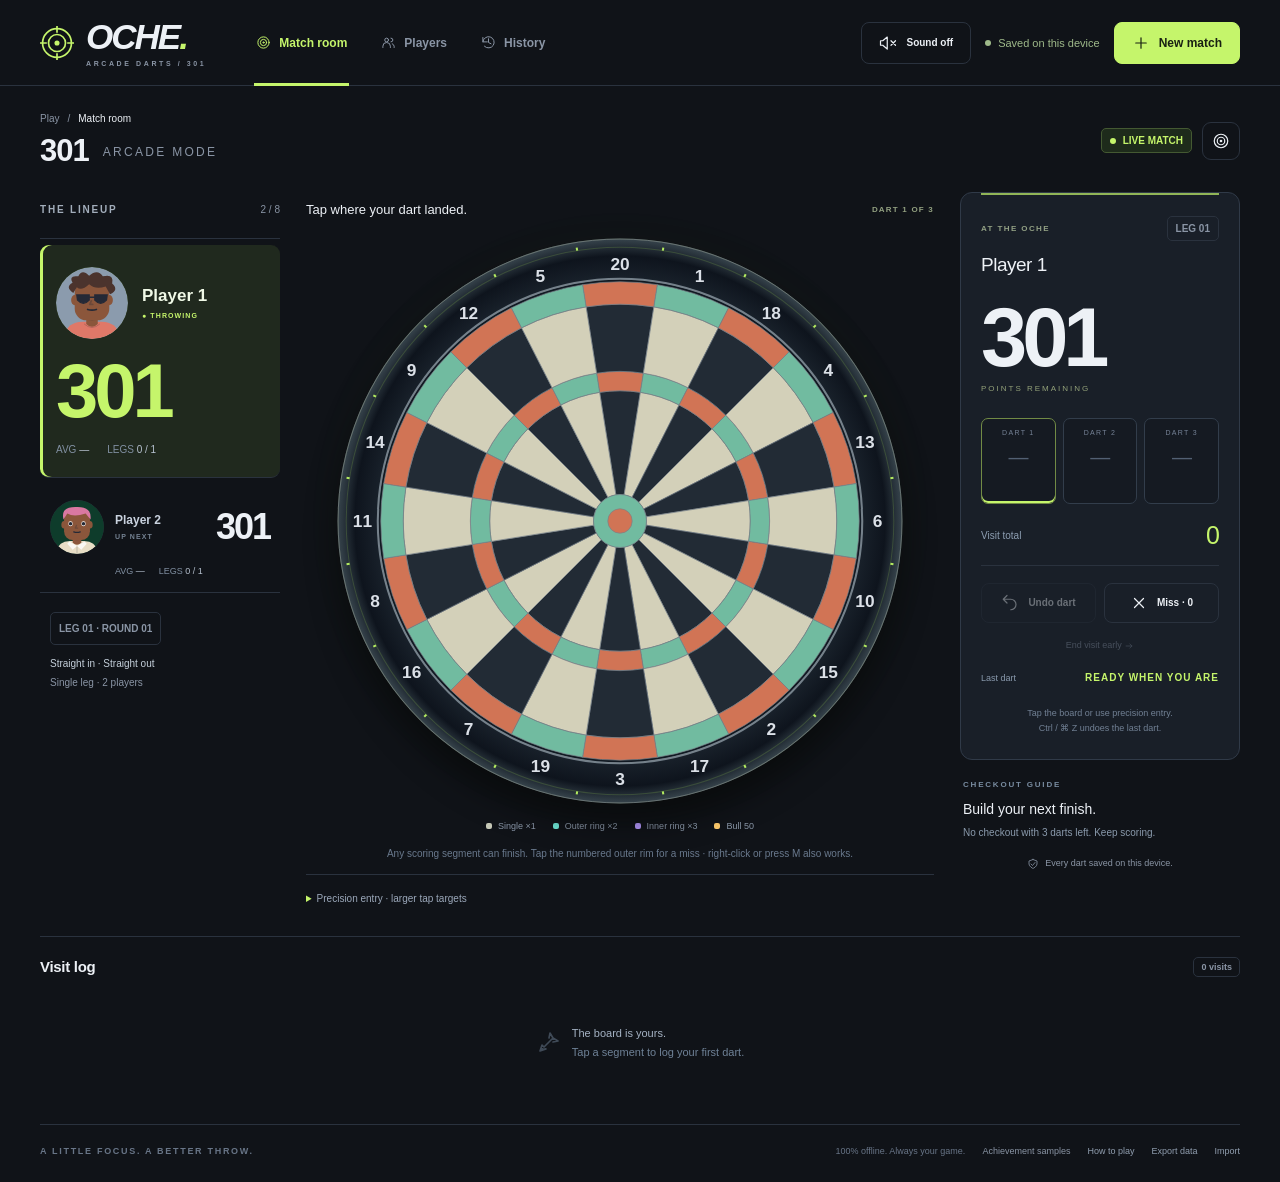
==== commit cd063f78: "Add comprehensive tests for achievements, avatar hair, and browser interactions - Implement achievem" ====
--- a/index.html
+++ b/index.html
@@ -43,6 +43,8 @@
     @media(max-width:680px){.arcade-fx.placements .fx-caption strong,.arcade-fx.leg-end .fx-caption strong{font-size:47px}}
     @media(prefers-reduced-motion:reduce){.arcade-fx,.board-stage:before{display:none!important}.board-segment.hit-flash{fill:var(--orange)}.interactive-board{filter:none}.screen{animation:none!important}}
 
+    .footer-links a{color:var(--muted);text-decoration:none}.footer-links a:hover{color:var(--orange)}
+    .avatar-field-help{font-size:11px;line-height:1.5;color:var(--muted);margin:7px 0 0}.avatar-controls select:disabled{opacity:.5;cursor:not-allowed}
     .avatar{overflow:hidden}.avatar svg{width:100%;height:100%}.arcade-player .avatar{width:54px;height:54px}.arcade-player{grid-template-columns:54px minmax(0,1fr) auto}.profile-head .avatar{width:72px;height:72px}.avatar-preview-row{display:flex;align-items:center;gap:24px;padding:4px 0 22px;border-bottom:1px solid var(--line);margin-bottom:20px}.avatar-preview{width:132px;height:132px;border-radius:28px;overflow:hidden;flex-shrink:0;box-shadow:0 8px 24px #0003}.avatar-preview svg{width:100%;height:100%}.avatar-preview-row .eyebrow{color:var(--orange)}.avatar-preview-row p{font-size:20px;margin:8px 0 14px}.avatar-preview-row .btn{min-height:36px;font-size:11px}.avatar-controls{display:grid;grid-template-columns:1fr 1fr;gap:0 16px}.avatar-controls .field{margin-bottom:16px}.avatar-controls select{font-size:12px;min-height:44px}.avatar-editor{margin-top:24px}.avatar-preview svg{animation:avatar-reveal .18s ease-out}@keyframes avatar-reveal{from{opacity:.6;transform:scale(.96)}to{opacity:1;transform:scale(1)}}@media(prefers-reduced-motion:reduce){.avatar-preview svg{animation:none}}@media(max-width:940px){.arcade-player,.arcade-roster:not(.many) .arcade-player{grid-template-columns:44px minmax(0,1fr)}.arcade-player .avatar{display:grid;width:44px;height:44px;grid-row:1/3}.arcade-player .score-number{grid-column:2;grid-row:2;text-align:left!important}.arcade-player .avatar+div{grid-column:2;grid-row:1}.arcade-roster.many .arcade-player{display:flex}.arcade-roster.many .arcade-player .avatar{width:44px;height:44px}}@media(max-width:380px){.avatar-preview-row{gap:16px}.avatar-preview{width:112px;height:112px}.avatar-controls{gap:0 10px}}
     #player-form>.dialog-actions{position:sticky;bottom:-27px;background:var(--paper);padding:14px 0;margin-top:8px;border-top:1px solid var(--line);z-index:1}@media(max-width:680px){#player-form>.dialog-actions{bottom:-23px}}
     .dance-celebration{position:absolute;inset:4%;z-index:4;background:#10151bfa;border:1px solid #829953;border-radius:22px;box-shadow:0 16px 44px #0008;display:flex;flex-direction:column;align-items:center;justify-content:center;pointer-events:none;overflow:hidden;padding:14px;gap:3px}.dance-celebration>.eyebrow{color:var(--orange);font-size:clamp(8px,1vw,11px);text-align:center}.dance-avatar{height:68%;max-height:330px;width:auto;flex-shrink:1;min-height:0;overflow:visible}.dance-celebration>strong{font-size:clamp(17px,2.5vw,29px);max-width:100%;overflow:hidden;text-overflow:ellipsis;white-space:nowrap;color:#f2f5e9}.dance-subtitle{font-size:clamp(9px,1vw,12px);color:#b6c3a8;text-align:center}.dance-step{animation:rick-step 2.1s linear infinite;transform-origin:90px 210px}.dance-upper{animation:rick-sway 2.1s ease-in-out infinite;transform-origin:90px 140px}.dance-head{animation:rick-head 2.1s ease-in-out infinite;transform-origin:90px 77px}.dance-arm-left{transform-origin:66px 84px;animation:rick-left 2.1s ease-in-out infinite}.dance-arm-right{transform-origin:113px 84px;animation:rick-right 2.1s ease-in-out infinite}.dance-forearm-left{transform-origin:57px 111px;animation:rick-elbow-left 2.1s ease-in-out infinite}.dance-forearm-right{transform-origin:121px 111px;animation:rick-elbow-right 2.1s ease-in-out infinite}.dance-leg-left{transform-origin:79px 137px;animation:rick-foot-left 2.1s ease-in-out infinite}.dance-leg-right{transform-origin:100px 137px;animation:rick-foot-right 2.1s ease-in-out infinite}.dance-shin-left{transform-origin:77px 172px;animation:rick-knee 2.1s ease-in-out infinite}.dance-shin-right{transform-origin:102px 172px;animation:rick-knee 2.1s ease-in-out -1.05s infinite}
@@ -71,6 +73,20 @@
     @media(min-width:941px){.arcade-players{position:relative;z-index:6}.arcade-player:has(.standby-roast){min-height:105px}.standby-roast{position:absolute;left:calc(100% + 18px);top:16px;width:clamp(210px,22vw,310px);margin:0;padding:16px 20px;border-radius:24px 30px 26px 5px;font-size:clamp(23px,2.4vw,34px);line-height:1.05;box-shadow:6px 7px 0 #080d15,8px 9px 0 #d4ff8650}.standby-roast:after{content:"";position:absolute;right:-15px;top:-15px;width:22px;height:25px;border-top:5px solid #d4ff86;border-right:5px solid #d4ff86;transform:rotate(13deg)}}
     @media(max-width:940px){.arcade-roster.many .arcade-player:has(.standby-roast){grid-column:span 2}.standby-roast{font-size:12px;line-height:1.15;border-radius:3px 12px 12px 12px;padding:9px 7px;letter-spacing:-.2px}.standby-roast:before{top:-8px;left:4px;width:12px;height:12px;clip-path:polygon(0 0,100% 100%,0 100%)}}
     @media(prefers-reduced-motion:reduce){.standby-roast{animation:none}}
+    /* Achievement cosmetics keep the score and throwing indicator independent. */
+    .reward-name{display:inline-block;max-width:100%;overflow:hidden;text-overflow:ellipsis;white-space:nowrap;vertical-align:bottom}.reward-name[class*="name-"]{color:var(--reward)}
+    .name-gold{font-family:Georgia,'Times New Roman',serif;font-weight:700;background:linear-gradient(120deg,var(--reward),var(--reward-light),var(--reward));background-clip:text;-webkit-background-clip:text;color:transparent!important}.name-maximum{font-weight:900;font-style:italic;text-transform:uppercase;letter-spacing:.4px;text-shadow:1px 1px 0 #774597;animation:achievement-glow 5s ease-in-out infinite}.name-bull{font-weight:700;letter-spacing:1px}.name-ice{font-weight:700;letter-spacing:.6px;text-shadow:0 0 12px #9cdcff55}.name-comeback{font-weight:900;font-style:italic;text-transform:uppercase;background:linear-gradient(0deg,#f48360,#ffe5a5);background-clip:text;-webkit-background-clip:text;color:transparent!important}.name-regular{font-family:Georgia,'Times New Roman',serif;letter-spacing:.4px}
+    .arcade-player{isolation:isolate}.arcade-player>.avatar,.arcade-player>.roster-identity,.arcade-player>.roster-meta,.arcade-player>.score-number{position:relative;z-index:1}.arcade-player>.roster-identity{min-width:0}.reward-background{position:absolute;inset:0;z-index:0;overflow:hidden;pointer-events:none;background:linear-gradient(105deg,var(--reward-tint),#171e22 92%)}.reward-background:after{content:"";position:absolute;inset:0;background:repeating-linear-gradient(115deg,transparent 0 35px,#ffffff03 35px 36px)}.reward-background>svg{position:absolute;width:135px;height:160px;right:-29px;top:-13px;opacity:.12;color:var(--reward);transform:rotate(-12deg)}.arcade-player.active .reward-background{border-left:3px solid var(--orange)}.background-maximum:after{background:repeating-linear-gradient(-55deg,transparent 0 22px,#ba94ff0b 22px 24px)}.background-bull>svg{transform:none;opacity:.15}.background-ice:after{background:linear-gradient(125deg,transparent 30%,#bce8ff08 30.5%,transparent 31%,transparent 60%,#bce8ff08 60.5%,transparent 61%)}.reward-title{display:block;margin-top:6px;max-width:100%;overflow:hidden;text-overflow:ellipsis;white-space:nowrap;font-size:8px;line-height:1.4;text-transform:uppercase;letter-spacing:.7px;color:var(--reward);font-weight:700}
+    .avatar.reward-frame{position:relative;overflow:visible;padding:3px;box-shadow:0 0 0 1px var(--reward),0 0 0 4px color-mix(in srgb,var(--reward) 12%,transparent)}.avatar>svg{border-radius:50%;overflow:hidden}.reward-frame-medal{position:absolute;bottom:-5px;right:-5px;width:20px;height:23px;color:var(--reward);filter:drop-shadow(0 2px 2px #0008)}.reward-frame-medal svg{width:100%;height:100%}.frame-ice:after{content:"";position:absolute;right:2px;top:4px;width:5px;height:5px;background:#edfbff;transform:rotate(45deg);box-shadow:0 0 9px #afddff;animation:achievement-glint 5s ease-in-out infinite}.checkout-stamp{display:inline-flex;vertical-align:middle;margin-left:7px;color:var(--reward);width:25px;height:28px}.checkout-stamp>svg{width:100%;height:100%}
+    .profile{min-width:0}.profile-head h2{min-width:0;flex:1}.profile-head .reward-name{display:block}
+    .profile-reward-actions{display:flex;flex-wrap:wrap;gap:8px;margin-bottom:15px}.profile-reward-actions .armory-open{margin:0;font-size:10px}.medal-shelf{display:flex;align-items:flex-start;gap:12px;min-height:87px;padding:0 0 17px}.medal-shelf>p{font-size:10px;color:var(--muted);line-height:1.7;margin:4px 0;max-width:225px}.shelf-medal{flex:1;max-width:90px;min-width:0;padding:7px 3px;border:0;border-radius:7px;background:transparent;color:var(--reward)}.shelf-medal:hover{background:#ffffff07}.shelf-medal>svg{width:39px;height:44px;margin:0 auto 6px}.shelf-medal>span{display:block;font-size:8px;overflow-wrap:anywhere;text-align:center}
+    dialog.achievement-dialog{width:min(900px,calc(100% - 32px))}.achievement-workbench{display:grid;grid-template-columns:235px minmax(0,1fr);gap:26px}.achievement-list{border-right:1px solid var(--line);padding-right:18px;display:flex;flex-direction:column;gap:5px}.achievement-option{border:1px solid transparent;border-radius:7px;background:transparent;display:flex;align-items:center;gap:12px;padding:12px 9px;text-align:left;min-height:68px;width:100%}.achievement-option:hover{background:#1e2530}.achievement-option.selected{background:#212934;border-color:#3b4959}.achievement-option>svg{width:33px;height:39px;color:var(--reward);flex-shrink:0}.achievement-option>span:nth-child(2){min-width:0;flex:1}.achievement-option strong{font-size:11px;display:block}.achievement-option small{font-size:9px;color:var(--muted);display:block;margin-top:6px}.achievement-check{font-size:12px;color:var(--reward)}.achievement-detail{min-width:0}.achievement-detail-top{display:flex;align-items:center;gap:15px}.achievement-detail-top .eyebrow{font-size:8px;color:var(--reward);letter-spacing:1.3px}.achievement-detail h3{font-size:25px;letter-spacing:-.8px;margin:7px 0 0;font-weight:600}.achievement-emblem>svg{width:59px;height:67px;color:var(--reward)}.achievement-detail>p{font-size:11px;line-height:1.7;color:#abb8c8;margin:14px 0}.achievement-sample{position:relative;isolation:isolate;display:grid;grid-template-columns:54px minmax(0,1fr) auto;gap:14px;align-items:center;padding:22px 17px;border-left:3px solid var(--orange);margin:19px 0}.achievement-sample>.avatar,.achievement-sample>.achievement-sample-name,.sample-score{position:relative;z-index:1}.achievement-sample .avatar{width:54px;height:54px}.achievement-sample-name{min-width:0}.achievement-sample-name>.reward-name{font-size:21px;font-weight:700;display:block}.achievement-sample .playing-label{font-size:7px;color:var(--orange);margin:7px 0 0}.sample-score{font-size:36px;font-weight:500;letter-spacing:-1px;color:var(--orange)}.achievement-condition{color:var(--ink)!important;margin-bottom:10px!important}.achievement-progress{height:6px;width:100%;display:block;accent-color:var(--reward)}.achievement-evidence{font-size:10px!important;min-height:38px}.achievement-source{background:none;border:0;border-bottom:1px solid #6d7986;color:#c8d3df;padding:4px 0;font-size:10px;text-align:left;overflow-wrap:anywhere}.achievement-actions{display:flex;flex-wrap:wrap;gap:8px}.achievement-actions .btn{font-size:10px;min-height:39px;padding:9px 12px}.reward-customization{border-top:1px solid var(--line);margin-top:24px;padding-top:18px}.reward-section-heading{display:flex;justify-content:space-between;gap:15px;align-items:center;margin-bottom:18px}.reward-section-heading h3{margin:0;font-size:15px;font-weight:500}.reward-section-heading .btn{font-size:10px;min-height:34px;padding:6px}.reward-controls{display:grid;grid-template-columns:repeat(3,minmax(0,1fr));gap:2px 15px}.reward-controls .field{margin-bottom:12px}.reward-controls .field>label{font-size:10px}.reward-controls select{font-size:11px;min-height:42px;padding:9px;width:100%;text-overflow:ellipsis}.reward-help{font-size:10px!important;color:var(--muted)!important;line-height:1.7!important;margin:10px 0 0!important}.reward-customization>.btn{font-size:10px;min-height:37px;margin-top:14px}.reward-pose-preview{padding:18px 0;background:#151c24;border:1px solid var(--line);border-radius:9px;margin-top:14px;text-align:center}.reward-pose-preview>.dance-avatar{width:150px;height:190px;margin:auto}.reward-pose-preview>span{display:block;margin-top:8px;font-size:11px;color:var(--muted)}
+    .achievement-preview-tabs{display:flex;gap:3px;width:fit-content;border:1px solid var(--line);padding:3px;border-radius:6px;margin-top:17px}.achievement-preview-tabs button{background:none;border:0;border-radius:4px;font-size:10px;padding:8px 10px;color:var(--muted);min-height:34px}.achievement-preview-tabs button[aria-pressed="true"]{background:#2b3440;color:var(--ink)}.achievement-preview-tabs button:hover{color:var(--ink)}.achievement-preview-tabs+.achievement-sample{margin-top:12px;margin-bottom:10px;background:#20291e}.achievement-stamp-preview{display:flex;justify-content:space-between;align-items:center;gap:12px;color:var(--muted);font-size:10px;min-height:28px;margin-bottom:18px}.achievement-stamp-preview strong{display:flex;align-items:center;gap:6px;color:var(--reward,var(--muted));font-size:10px;font-weight:500}.achievement-stamp-preview svg{width:22px;height:25px;flex-shrink:0}
+    .achievement-notice{position:fixed;right:24px;bottom:24px;z-index:12;border:1px solid #566b3d;border-radius:12px;background:#121a20f5;box-shadow:0 12px 40px #0007;width:min(350px,calc(100% - 32px));max-height:320px;overflow:auto;padding:14px 16px;animation:achievement-arrive .35s ease-out}.achievement-notice-heading{display:flex;align-items:center;justify-content:space-between;gap:10px;color:var(--orange);font-size:11px}.achievement-notice-heading>.icon-btn{width:28px;height:28px;border:0}.achievement-notice-row{display:flex;align-items:center;gap:12px;margin-top:12px}.achievement-notice-row>svg{width:34px;height:40px;flex-shrink:0;color:var(--reward)}.achievement-notice-row>span{flex:1;min-width:0}.achievement-notice-row strong{display:block;font-size:12px;overflow-wrap:anywhere}.achievement-notice-row small{display:block;color:var(--reward);font-size:10px;line-height:1.6;margin-top:4px}.achievement-notice-row .btn{font-size:10px;min-height:34px;padding:7px 10px}
+    .dance-avatar.pose-bow g,.dance-avatar.pose-mic-drop g,.dance-avatar.pose-salute g{animation:none}.pose-bow .dance-microphone,.pose-mic-drop .dance-microphone,.pose-salute .dance-microphone{display:none}.pose-bow .dance-arm-left{transform:rotate(-24deg)}.pose-bow .dance-arm-right{transform:rotate(24deg)}.pose-bow .dance-upper{animation:pose-bow 2.8s ease-in-out both!important}.pose-bow .dance-head{transform:rotate(9deg)}.pose-mic-drop .dance-upper{transform:rotate(-4deg)}.pose-mic-drop .dance-forearm-right{animation:pose-release 2.8s ease-in-out both!important}.pose-mic-drop .reward-mic{transform-origin:100px 96px;animation:pose-mic-drop 2.8s ease-in both!important}.pose-salute .dance-arm-right{transform:rotate(-125deg)}.pose-salute .dance-upper{animation:pose-salute 2.8s ease-in-out both!important}.reward-trophy{color:#e6bf78}
+    @keyframes achievement-arrive{from{opacity:0;transform:translateY(14px)}to{opacity:1;transform:none}}@keyframes achievement-glow{0%,80%,100%{filter:brightness(1)}90%{filter:brightness(1.3)}}@keyframes achievement-glint{0%,70%,100%{opacity:.3;transform:rotate(45deg) scale(.6)}80%{opacity:1;transform:rotate(135deg) scale(1.3)}}@keyframes pose-bow{0%,100%{transform:none}30%,65%{transform:translateY(15px) scaleY(.76) rotate(10deg)}}@keyframes pose-release{0%,35%{transform:none}50%,100%{transform:rotate(-25deg)}}@keyframes pose-mic-drop{0%,35%{transform:none;opacity:1}70%,100%{transform:translate(14px,104px) rotate(78deg);opacity:1}}@keyframes pose-salute{0%,100%{transform:none}35%,65%{transform:translateY(-5px) rotate(-5deg)}}
+    @media(max-width:680px){.achievement-workbench{display:flex;flex-direction:column;gap:23px}.achievement-list{border-right:0;border-bottom:1px solid var(--line);padding:0 0 16px;display:grid;grid-template-columns:repeat(2,minmax(0,1fr));gap:4px}.achievement-option{padding:9px 6px;gap:7px}.achievement-option>svg{width:27px;height:32px}.achievement-option strong{font-size:10px}.achievement-option small{font-size:8px}.achievement-check{display:none}.achievement-detail-top{gap:14px}.reward-controls{grid-template-columns:repeat(2,minmax(0,1fr));gap:0 12px}.achievement-sample{padding:19px 10px;gap:10px;grid-template-columns:46px minmax(0,1fr) auto}.achievement-sample .avatar{width:46px;height:46px}.achievement-sample-name>.reward-name{font-size:18px}.sample-score{font-size:29px}.achievement-notice{right:16px;bottom:16px}.reward-section-heading{align-items:flex-start}.reward-section-heading .btn{max-width:125px;text-align:right}.reward-title{font-size:7px;letter-spacing:.3px}.reward-frame-medal{width:16px;height:19px}.checkout-stamp{width:20px;height:23px}.achievement-actions .btn{flex:1}}
+    @media(prefers-reduced-motion:reduce){.reward-name,.frame-ice:after,.achievement-notice,.dance-avatar.pose-bow g,.dance-avatar.pose-mic-drop g,.dance-avatar.pose-salute g{animation:none!important}.pose-bow .dance-upper{transform:translateY(12px) scaleY(.8) rotate(8deg)}.pose-mic-drop .reward-mic{transform:translate(14px,104px) rotate(78deg)}.pose-mic-drop .dance-forearm-right{transform:rotate(-25deg)}}
   </style>
 </head>
 <body>
@@ -88,10 +104,11 @@
   </header>
   <main>
     <div id="screen"></div>
-    <footer class="app-footer"><span class="footer-brand">A LITTLE FOCUS. A BETTER THROW.</span><div class="footer-links"><span>100% offline. Always your game.</span><button data-action="rules">How to play</button><button data-action="export">Export data</button><button data-action="import">Import</button></div></footer>
+    <footer class="app-footer"><span class="footer-brand">A LITTLE FOCUS. A BETTER THROW.</span><div class="footer-links"><span>100% offline. Always your game.</span><a href="achievements-preview.html">Achievement samples</a><button data-action="rules">How to play</button><button data-action="export">Export data</button><button data-action="import">Import</button></div></footer>
   </main>
   <dialog id="dialog" aria-labelledby="dialog-title"></dialog>
   <div id="toast" class="toast" role="status" aria-live="polite"></div>
+  <div id="achievement-notice" class="achievement-notice" role="status" aria-live="polite" hidden></div>
   <div id="announcement" class="sr-only" aria-live="polite" aria-atomic="true"></div>
   <input type="file" id="import-file" accept="application/json,.json" hidden>
   <script>
@@ -254,9 +271,135 @@
     }
     return mood(4,'Chasing the lead');
   }
-  function livePlayerAvatar(p,m,g,i){const mood=liveAvatarMood(m,g,i);return `<span class="avatar" role="img" aria-label="${esc(p.name+': '+mood.label)}" title="${esc(mood.label)}" data-mood="${avatarOptions.emotion[mood.emotion].toLowerCase()}">${playerAvatar(p,mood.emotion)}</span>`;}
-
-  function avatarEditor(){return `<section class="avatar-editor" aria-label="Avatar customization"><div class="avatar-preview-row"><div id="avatar-preview" class="avatar-preview" role="img" aria-label="Avatar preview">${avatarSVG(avatarDraft)}</div><div><span class="eyebrow">YOUR LOOK</span><p>Make it yours.</p><button type="button" class="btn" data-action="shuffle-avatar">Shuffle avatar</button></div></div><div class="avatar-controls">${Object.entries(avatarOptions).map(([key,options])=>`<div class="field"><label for="avatar-${key}">${avatarLabels[key]}</label><select class="select-input" id="avatar-${key}" data-avatar-part="${key}">${options.map((name,i)=>`<option value="${i}" ${avatarDraft[key]===i?'selected':''}>${name}</option>`).join('')}</select></div>`).join('')}</div></section>`;}
+  function livePlayerAvatar(p,m,g,i){const mood=liveAvatarMood(m,g,i);return rewardAvatar(p,playerAvatar(p,mood.emotion),`role="img" aria-label="${esc(p.name+': '+mood.label)}" title="${esc(mood.label)}" data-mood="${avatarOptions.emotion[mood.emotion].toLowerCase()}"`);}
+
+  function avatarEditor(){return `<section class="avatar-editor" aria-label="Avatar customization"><div class="avatar-preview-row"><div id="avatar-preview" class="avatar-preview" role="img" aria-label="Avatar preview">${avatarSVG(avatarDraft)}</div><div><span class="eyebrow">YOUR LOOK</span><p>Make it yours.</p><button type="button" class="btn" data-action="shuffle-avatar">Shuffle avatar</button></div></div><div class="avatar-controls">${Object.entries(avatarOptions).map(([key,options])=>`<div class="field"><label for="avatar-${key}">${avatarLabels[key]}</label><select class="select-input" id="avatar-${key}" data-avatar-part="${key}" ${key==='hairColor'?`aria-describedby="avatar-hairColor-help" ${avatarDraft.hair===4?'disabled':''}`:key==='accessory'?'aria-describedby="avatar-accessory-help"':''}>${options.map((name,i)=>`<option value="${i}" ${avatarDraft[key]===i?'selected':''}>${name}</option>`).join('')}</select>${key==='hairColor'?`<p class="avatar-field-help" id="avatar-hairColor-help" ${avatarDraft.hair===4?'':'hidden'}>Choose a hair style other than Bald to use hair color.</p>`:key==='accessory'?`<p class="avatar-field-help" id="avatar-accessory-help" ${avatarDraft.accessory===4?'':'hidden'}>The headband matches your clothing color.</p>`:''}</div>`).join('')}</div></section>`;}
+  function updateAvatarEditor(){
+    $('#avatar-preview').innerHTML=avatarSVG(avatarDraft);
+    document.querySelectorAll('[data-avatar-part]').forEach(el=>el.value=avatarDraft[el.dataset.avatarPart]);
+    $('#avatar-hairColor').disabled=avatarDraft.hair===4;
+    $('#avatar-hairColor-help').hidden=avatarDraft.hair!==4;
+    $('#avatar-accessory-help').hidden=avatarDraft.accessory!==4;
+  }
+
+  // Achievement model: rewards are derived from saved visits, never trusted unlock flags.
+  const achievementDefinitions=[
+    {id:'gold',name:'First Blood',title:'First blood',color:'#e6bf78',light:'#fff0c9',tint:'#30271b',target:1,unit:'match wins',condition:'Win your first match.',description:'Gold lettering, a brass backdrop, and your first trophy frame.'},
+    {id:'maximum',name:'Maximum',title:'Maximum maker',color:'#c6a0ff',light:'#f0dfff',tint:'#2d203e',target:1,unit:'180 visits',condition:'Score 180 in one completed visit.',description:'Electric violet, bold italic lettering, and a lightning backdrop.'},
+    {id:'bull',name:'Bull Club',title:'Dead center',color:'#77e6d0',light:'#dbfff5',tint:'#18312e',target:25,unit:'bullseyes',condition:'Hit 25 bullseyes in completed visits.',description:'Mint lettering, target rings, and a bullseye frame. Outer bulls do not count.'},
+    {id:'ice',name:'Ice Cold',title:'Ice cold',color:'#a9dfff',light:'#f0faff',tint:'#1b2b3a',target:1,unit:'big checkouts',condition:'Check out 100 or more in one visit.',description:'Frosted lettering, a cut-glass backdrop, and a glint on your frame.'},
+    {id:'comeback',name:'Comeback King',title:'Comeback king',color:'#ffaa78',light:'#ffe8b9',tint:'#35251e',target:1,unit:'comeback legs',condition:'Win a leg after trailing by 100+ points.',description:'Ember lettering and a phoenix flame. The gap is measured after completed visits within the same leg.'},
+    {id:'regular',name:'Club Regular',title:'Club regular',color:'#c8d3de',light:'#f2f5f8',tint:'#252c34',target:50,unit:'completed matches',condition:'Complete 50 matches, win or lose.',description:'A silver nameplate and a club crest for showing up.'}
+  ];
+  const rewardSlots=['name','background','frame','title','stamp'];
+  const victoryPoses=[{id:'auto',name:'Auto · match the moment'},{id:'dance',name:'Classic dance'},{id:'salute',name:'Trophy salute',requires:'gold'},{id:'mic-drop',name:'Mic drop',requires:'maximum'},{id:'bow',name:'Take a bow',requires:'ice'}];
+  let achievementCache=null,achievementPlayerId=null,achievementPreview='gold',achievementNoticeTimer;
+  function validRewards(r){
+    if(r===undefined)return true;
+    if(!r||typeof r!=='object'||Array.isArray(r))return false;
+    const known=id=>achievementDefinitions.some(d=>d.id===id);
+    return rewardSlots.every(slot=>r[slot]===undefined||r[slot]==='none'||known(r[slot]))&&
+      (r.pose===undefined||victoryPoses.some(p=>p.id===r.pose))&&
+      (r.pins===undefined||(Array.isArray(r.pins)&&r.pins.length<=3&&new Set(r.pins).size===r.pins.length&&r.pins.every(known)));
+  }
+  function buildAchievements(matches){
+    const result=new Map(),events=[];
+    const get=id=>{if(!result.has(id))result.set(id,{progress:Object.fromEntries(achievementDefinitions.map(d=>[d.id,0])),earned:{}});return result.get(id);};
+    for(const match of matches){
+      match.players.forEach(p=>get(p.id));
+      const game=derive(match);let leg=0,scores=[],behind=[];
+      const add=(id,player,row,index,amount=1)=>events.push({id,playerId:match.players[player].id,amount,matchId:match.id,visit:index,leg:row.leg,at:row.recordedAt||match.startedAt,matchDate:!row.recordedAt});
+      game.rows.forEach((row,index)=>{
+        if(row.leg!==leg){leg=row.leg;scores=match.players.map(()=>301);behind=match.players.map(()=>false);}
+        if(!row.bust&&row.total===180&&row.darts===3)add('maximum',row.player,row,index);
+        const bulls=(row.hits||[]).filter(code=>code==='BULL').length;
+        if(bulls)add('bull',row.player,row,index,bulls);
+        if(row.won&&row.total>=100)add('ice',row.player,row,index);
+        if(row.won&&row.placement===1&&behind[row.player])add('comeback',row.player,row,index);
+        scores[row.player]=row.remaining;
+        if(match.players.length>1){const leader=Math.min(...scores);scores.forEach((score,i)=>{if(score-leader>=100)behind[i]=true;});}
+      });
+      if(game.winner!==null&&!match.abandoned){
+        const row=game.rows.at(-1),index=game.rows.length-1;
+        match.players.forEach((p,i)=>add('regular',i,row,index));
+        add('gold',game.winner,row,index);
+      }
+    }
+    // Milestone dates follow the recorded visits, even when matches overlap in time.
+    events.sort((a,b)=>Date.parse(a.at)-Date.parse(b.at)||a.visit-b.visit);
+    for(const event of events){const state=get(event.playerId),definition=achievementDefinitions.find(d=>d.id===event.id);state.progress[event.id]+=event.amount;if(!state.earned[event.id]&&state.progress[event.id]>=definition.target)state.earned[event.id]={matchId:event.matchId,visit:event.visit,leg:event.leg,at:event.at,matchDate:event.matchDate};}
+    return result;
+  }
+  function achievementIndex(){return achievementCache||(achievementCache=buildAchievements(data.matches));}
+  function playerAchievements(id){return achievementIndex().get(id)||{progress:Object.fromEntries(achievementDefinitions.map(d=>[d.id,0])),earned:{}};}
+  function rewardProfile(p){return data.players.find(player=>player.id===p.id)||p;}
+  function equippedReward(p,slot){const id=rewardProfile(p).rewards?.[slot];return playerAchievements(p.id).earned[id]?achievementDefinitions.find(d=>d.id===id):null;}
+  function pinnedRewards(p){const earned=playerAchievements(p.id).earned,pins=rewardProfile(p).rewards?.pins||achievementDefinitions.filter(d=>earned[d.id]).slice(0,3).map(d=>d.id);return pins.filter(id=>earned[id]).map(id=>achievementDefinitions.find(d=>d.id===id));}
+  function selectedVictoryPose(p,type,total){
+    const chosen=rewardProfile(p).rewards?.pose||'auto',earned=playerAchievements(p.id).earned;
+    if(chosen!=='auto'){const pose=victoryPoses.find(p=>p.id===chosen);return pose&&(!pose.requires||earned[pose.requires])?chosen:'dance';}
+    if(type==='maximum'&&earned.maximum)return 'mic-drop';
+    if(['checkout','leg','leg-end','win','placements'].includes(type)&&total>=100&&earned.ice)return 'bow';
+    if(['win','placements'].includes(type)&&earned.gold)return 'salute';
+    return 'dance';
+  }
+  // Achievement views.
+    const achievementSymbols={
+      gold:'<path d="M26 20H54V37Q54 53 40 59Q26 53 26 37Z"/><path d="M26 25H18V32Q18 43 28 43M54 25H62V32Q62 43 52 43M40 59V70M29 73H51M32 70H48"/><path d="m40 29 3 6 7 1-5 5 1 7-6-3-6 3 1-7-5-5 7-1Z" fill="currentColor" stroke="none"/>',
+      maximum:'<path d="m45 16-22 33h15l-5 28 25-38H43l7-23Z" fill="currentColor" fill-opacity=".17"/><path d="M18 47 13 51M62 28l5-4M57 69l5 5"/>',
+      bull:'<circle cx="40" cy="45" r="22"/><circle cx="40" cy="45" r="14"/><circle cx="40" cy="45" r="5" fill="currentColor"/><path d="M40 16v9M40 65v9M11 45h9M60 45h9"/>',
+      ice:'<path d="M40 16v58M15 31l50 28M15 59l50-28M32 21l8 8 8-8M32 69l8-8 8 8M16 40l12-3-3-12M55 65l-3-12 12-3M16 50l12 3-3 12M55 25l-3 12 12 3"/>',
+      comeback:'<path d="M41 16Q47 33 42 40Q56 34 54 29Q71 50 57 66Q43 81 26 64Q15 49 31 31Q29 45 36 46Q43 35 41 16Z" fill="currentColor" fill-opacity=".13"/><path d="M40 51q-15 18 0 20q14-5 0-20Z" fill="currentColor"/>',
+      regular:'<path d="M24 23h32v43l-16 9-16-9Z"/><path d="M30 23V15M40 23V15M50 23V15M31 36h18M31 58h18"/><text x="40" y="52" text-anchor="middle" fill="currentColor" stroke="none" font-size="17" font-family="Georgia,serif">50</text>'
+    };
+  function rewardPalette(d){return d?`--reward:${d.color};--reward-light:${d.light};--reward-tint:${d.tint}`:'';}
+  function achievementMedal(id){return `<svg viewBox="0 0 80 90" fill="none" stroke="currentColor" stroke-width="1.7" stroke-linecap="round" stroke-linejoin="round" aria-hidden="true"><path d="m40 3 33 16v43L40 86 7 62V19Z" fill="currentColor" fill-opacity=".05" stroke-opacity=".4"/><path d="m40 8 28 14v37L40 80 12 59V22Z" stroke-opacity=".2"/>${achievementSymbols[id]||''}</svg>`;}
+  function rewardName(p,d=equippedReward(p,'name')){return `<span class="reward-name ${d?'name-'+d.id:''}" style="${rewardPalette(d)}">${esc(p.name)}</span>`;}
+  function rewardBackdrop(p,d=equippedReward(p,'background')){return d?`<div class="reward-background background-${d.id}" style="${rewardPalette(d)}" aria-hidden="true">${achievementMedal(d.id)}</div>`:'';}
+  function rewardTitle(p,d=equippedReward(p,'title')){return d?`<span class="reward-title" style="${rewardPalette(d)}">✦ ${esc(d.title)}</span>`:'';}
+  function rewardAvatar(p,svg,attributes='',d=equippedReward(p,'frame')){return `<span class="avatar ${d?'reward-frame frame-'+d.id:''}" style="${rewardPalette(d)}" ${attributes}>${svg}${d?`<i class="reward-frame-medal" aria-hidden="true">${achievementMedal(d.id)}</i>`:''}</span>`;}
+  function checkoutStamp(match,row){const d=row.won&&row.stamp&&playerAchievements(match.players[row.player].id).earned[row.stamp]?achievementDefinitions.find(d=>d.id===row.stamp):null;return d?`<span class="checkout-stamp" style="${rewardPalette(d)}" title="${esc(d.name+' · '+match.players[row.player].name)}" aria-label="${esc(d.name)} checkout stamp">${achievementMedal(d.id)}</span>`:'';}
+  function medalShelf(p){const medals=pinnedRewards(p);return `<div class="medal-shelf" aria-label="${esc(p.name)}'s pinned medals">${medals.map(d=>`<button class="shelf-medal" style="${rewardPalette(d)}" data-action="achievements" data-id="${esc(p.id)}" data-reward="${d.id}" title="${esc(d.name)}" aria-label="View ${esc(d.name)} achievement">${achievementMedal(d.id)}<span>${esc(d.name)}</span></button>`).join('')}${!medals.length?'<p>Earn your first medal. Pin up to three favorites here.</p>':''}</div>`;}
+  function achievementDialog(id,preview,previewMode='equipped'){
+    const p=data.players.find(p=>p.id===id);if(!p)return;
+    achievementPlayerId=id;
+    const state=playerAchievements(id),d=achievementDefinitions.find(d=>d.id===preview)||achievementDefinitions.find(d=>d.id===achievementPreview)||achievementDefinitions[0];achievementPreview=d.id;
+    const earned=state.earned[d.id],pins=pinnedRewards(p).map(d=>d.id),isPinned=pins.includes(d.id),count=Object.keys(state.earned).length;
+    const evidence=earned?data.matches.find(m=>m.id===earned.matchId):null;
+    const sampleReward=previewMode==='reward'?d:undefined,stamp=previewMode==='reward'?d:equippedReward(p,'stamp');
+    const requestedPose=victoryPoses.find(pose=>pose.id===(p.rewards?.pose||'auto'));
+    const shownPose=requestedPose&&(!requestedPose.requires||state.earned[requestedPose.requires])?requestedPose.id:'dance';
+    const controls=rewardSlots.map(slot=>{const active=equippedReward(p,slot);return `<div class="field"><label for="reward-${slot}">${{name:'Name style',background:'Row background',frame:'Avatar frame',title:'Player title',stamp:'Checkout stamp'}[slot]}</label><select class="select-input" id="reward-${slot}" data-reward-slot="${slot}"><option value="none">None</option>${achievementDefinitions.map(item=>`<option value="${item.id}" ${active?.id===item.id?'selected':''} ${state.earned[item.id]?'':'disabled'}>${item.name}${state.earned[item.id]?'':' · Locked'}</option>`).join('')}</select></div>`;}).join('');
+    openDialog(`${esc(p.name)} · Achievements`,
+      `<p>${count} of 6 unlocked · ${pins.length} of 3 medals pinned</p><div class="achievement-workbench"><div class="achievement-list" role="group" aria-label="Preview achievements">${achievementDefinitions.map(item=>{const unlocked=!!state.earned[item.id];return `<button class="achievement-option ${d.id===item.id?'selected':''}" style="${rewardPalette(item)}" data-action="preview-achievement" data-reward="${item.id}" aria-pressed="${d.id===item.id}">${achievementMedal(item.id)}<span><strong>${item.name}</strong><small>${unlocked?'Unlocked':Math.min(state.progress[item.id],item.target)+' / '+item.target+' '+item.unit}</small></span><span class="achievement-check">${unlocked?'✓':'◇'}</span></button>`;}).join('')}</div><section class="achievement-detail" aria-labelledby="achievement-name" style="${rewardPalette(d)}"><div class="achievement-detail-top"><div class="achievement-emblem">${achievementMedal(d.id)}</div><div><span class="eyebrow">${earned?'Unlocked reward':'Locked · preview'}</span><h3 id="achievement-name">${d.name}</h3></div></div><p>${d.description}</p><div class="achievement-preview-tabs" role="group" aria-label="Preview appearance"><button type="button" data-action="achievement-preview-mode" data-mode="equipped" aria-pressed="${previewMode==='equipped'}">Your equipment</button><button type="button" data-action="achievement-preview-mode" data-mode="reward" aria-pressed="${previewMode==='reward'}">Selected reward</button></div><div class="achievement-sample" data-preview-mode="${previewMode}" role="group" aria-label="${previewMode==='equipped'?'Your equipped appearance':'Selected reward appearance'}">${rewardBackdrop(p,sampleReward)}${rewardAvatar(p,playerAvatar(p),'',sampleReward)}<div class="achievement-sample-name">${rewardName(p,sampleReward)}${rewardTitle(p,sampleReward)}<span class="playing-label">THROWING NOW</span></div><strong class="sample-score">121</strong></div><div class="achievement-stamp-preview"><span>Checkout stamp</span><strong style="${stamp?rewardPalette(stamp):'--reward:var(--muted)'}">${stamp?achievementMedal(stamp.id)+esc(stamp.name):'None'}</strong></div><p class="achievement-condition">${d.condition}</p><progress class="achievement-progress" max="${d.target}" value="${Math.min(state.progress[d.id],d.target)}" aria-label="${esc(d.name)} progress"></progress><p class="achievement-evidence">${earned?`${earned.matchDate?'Match date':'Earned'}: <time datetime="${esc(earned.at)}">${esc(new Date(earned.at).toLocaleDateString(undefined,{year:'numeric',month:'short',day:'numeric'}))}</time> · Leg ${earned.leg}${evidence?`<br><button class="achievement-source" data-action="match-detail" data-id="${esc(evidence.id)}">View earning match · ${evidence.players.map(p=>esc(p.name)).join(' / ')} ↗</button>`:''}`:`${Math.min(state.progress[d.id],d.target)} / ${d.target} ${d.unit}`}</p><div class="achievement-actions"><button class="btn primary" data-action="equip-achievement" data-reward="${d.id}" ${earned?'':'disabled'}>Equip appearance & stamp</button><button class="btn" data-action="pin-achievement" data-reward="${d.id}" ${earned?'':'disabled'} aria-pressed="${isPinned}">${isPinned?'Unpin medal':'Pin medal'}</button></div></section></div><section class="reward-customization"><div class="reward-section-heading"><h3>Your equipment</h3><button class="btn subtle" data-action="reset-rewards">Clear appearance & stamp</button></div><div class="reward-controls">${controls}<div class="field"><label for="reward-pose">Victory pose</label><select class="select-input" id="reward-pose" data-reward-slot="pose">${victoryPoses.map(pose=>`<option value="${pose.id}" ${pose.id===shownPose?'selected':''} ${!pose.requires||state.earned[pose.requires]?'':'disabled'}>${pose.name}${pose.requires&&!state.earned[pose.requires]?' · '+achievementDefinitions.find(d=>d.id===pose.requires).name+' required':''}</option>`).join('')}</select></div></div><p class="reward-help">Changes save immediately. Locked equipment is inactive until earned again. Stamps mark future checkouts. Auto uses a mic drop for a 180, a bow for a 100+ checkout, or a trophy salute for a match win once earned.</p><button class="btn" data-action="preview-victory-pose">Preview equipped pose</button><div class="reward-pose-preview" id="reward-pose-preview" hidden></div></section><p class="reward-help">Completed visits count for dart achievements, including visits in unfinished games. Bullseyes require dart-by-dart records. Solo matches count except for Comeback King. Undo and deleting games recalculate eligibility. Older records show the match date.</p>`);
+    $('#dialog').classList.add('achievement-dialog');
+  }
+  function refreshAchievementDialog(focusSelector,previewMode=$('.achievement-sample')?.dataset.previewMode||'equipped'){
+    const scrollTop=$('#dialog').scrollTop,showPose=focusSelector==='#reward-pose'||!!$('#reward-pose-preview')&&!$('#reward-pose-preview').hidden;
+    save();render();achievementDialog(achievementPlayerId,achievementPreview,previewMode);
+    if(showPose)previewVictoryPose(false);
+    if(focusSelector)$(focusSelector)?.focus({preventScroll:true});
+    $('#dialog').scrollTop=scrollTop;
+  }
+  function equipAchievement(id){const p=data.players.find(p=>p.id===achievementPlayerId);if(!p||!playerAchievements(p.id).earned[id])return;p.rewards={...p.rewards,...Object.fromEntries(rewardSlots.map(slot=>[slot,id]))};refreshAchievementDialog('[data-action="equip-achievement"]','equipped');toast('Appearance and checkout stamp equipped.');}
+  function pinAchievement(id){const p=data.players.find(p=>p.id===achievementPlayerId);if(!p||!playerAchievements(p.id).earned[id])return;let pins=pinnedRewards(p).map(d=>d.id);if(pins.includes(id))pins=pins.filter(key=>key!==id);else{if(pins.length>=3)return toast('Unpin a medal first. Your shelf holds three.');pins.push(id);}p.rewards={...p.rewards,pins};refreshAchievementDialog('[data-action="pin-achievement"]');}
+  function changeRewardSlot(slot,value){const p=data.players.find(p=>p.id===achievementPlayerId);if(!p)return;if(slot==='pose'){const pose=victoryPoses.find(p=>p.id===value);if(!pose||(pose.requires&&!playerAchievements(p.id).earned[pose.requires]))return;}else if(!rewardSlots.includes(slot)||(value!=='none'&&!playerAchievements(p.id).earned[value]))return;p.rewards={...p.rewards,[slot]:value};refreshAchievementDialog('#reward-'+slot,'equipped');}
+  function clearAchievementNotice(){clearTimeout(achievementNoticeTimer);const notice=$('#achievement-notice');if(notice){notice.hidden=true;notice.innerHTML='';}}
+  function notifyAchievements(previous){
+    const gained=[];
+    for(const [id,state] of achievementIndex()){const rewards=achievementDefinitions.filter(d=>state.earned[d.id]&&!previous.get(id)?.earned[d.id]);if(rewards.length){const p=data.players.find(p=>p.id===id)||current().players.find(p=>p.id===id);if(p)gained.push({p,rewards});}}
+    if(!gained.length)return;
+    const notice=$('#achievement-notice');if(!notice)return;
+    notice.innerHTML=`<div class="achievement-notice-heading"><strong>Achievement unlocked</strong><button class="icon-btn" data-action="dismiss-achievement" aria-label="Dismiss achievement notification">${icon('close')}</button></div>${gained.map(({p,rewards})=>`<div class="achievement-notice-row" style="${rewardPalette(rewards[0])}">${achievementMedal(rewards[0].id)}<span><strong>${esc(p.name)}</strong><small>${rewards.map(d=>d.name).join(' · ')}</small></span>${data.players.some(profile=>profile.id===p.id)?`<button class="btn" data-action="achievements" data-id="${esc(p.id)}" data-reward="${rewards[0].id}">View</button>`:''}</div>`).join('')}`;
+    notice.hidden=false;achievementNoticeTimer=setTimeout(clearAchievementNotice,8500);
+  }
+  function celebrationAvatar(p,pose){
+    let svg=dancingAvatar(p).replace('class="dance-avatar"',`class="dance-avatar pose-${pose}" data-victory-pose="${pose}"`);
+    if(pose==='mic-drop'){const end=svg.lastIndexOf('</svg>');svg=svg.slice(0,end)+`<g class="reward-mic"><rect x="96" y="89" width="7" height="22" rx="3" fill="#a9b7c9"/><ellipse cx="99.5" cy="88" rx="6" ry="7" fill="#e6ecf0" stroke="#566778" stroke-width="2"/></g>`+svg.slice(end);}
+    if(pose==='salute')svg=svg.replace('</g></g><g class="dance-microphone">',`<g class="reward-trophy" transform="translate(111 59) scale(.42)" fill="none" stroke="#e6bf78" stroke-width="3">${achievementSymbols.gold}</g></g></g><g class="dance-microphone">`);
+    return svg;
+  }
+  function previewVictoryPose(scroll=true){const p=data.players.find(p=>p.id===achievementPlayerId);if(!p)return;const pose=selectedVictoryPose(p,'win',121);$('#reward-pose-preview').innerHTML=celebrationAvatar(p,pose)+`<span>${esc(victoryPoses.find(p=>p.id===pose)?.name||'Classic dance')}</span>`;$('#reward-pose-preview').hidden=false;if(scroll)$('#reward-pose-preview').scrollIntoView({block:'nearest',behavior:matchMedia('(prefers-reduced-motion: reduce)').matches?'auto':'smooth'});}
 
   function makeMatch(players,out='straight',bestOf=1){return {id:uid(),startedAt:new Date().toISOString(),players:players.map(p=>({id:p.id,name:p.name,...(p.avatar?{avatar:{...p.avatar}}:{})})),out,bestOf,finishMode:players.length>2?'placements':'first',visits:[],pending:[],awaitingNext:false,abandoned:false};}
   function freshData(){const players=[{id:uid(),name:'Player 1'},{id:uid(),name:'Player 2'}];const match=makeMatch(players);return {version:1,players,matches:[match],currentId:match.id};}
@@ -297,12 +440,15 @@
     if(!value.matches.every(m=>m&&validId(m.id)&&Number.isFinite(Date.parse(m.startedAt))&&['double','straight'].includes(m.out)&&[1,3,5].includes(m.bestOf)&&typeof m.abandoned==='boolean'&&Array.isArray(m.players)&&m.players.length>=1&&m.players.length<=8&&m.players.every(p=>p&&validId(p.id)&&validName(p.name))&&new Set(m.players.map(p=>p.id)).size===m.players.length&&Array.isArray(m.visits)&&m.visits.length<=100000&&m.visits.every(v=>v&&Number.isInteger(v.total)&&v.total>=0&&v.total<=180&&[1,2,3].includes(v.darts)&&typeof v.bust==='boolean'&&typeof v.double==='boolean'&&(v.bust||possible[v.darts].has(v.total)))))return false;
     if(new Set(value.matches.map(m=>m.id)).size!==value.matches.length||!value.matches.some(m=>m.id===value.currentId&&!m.abandoned))return false;
     if([...value.players,...value.matches.flatMap(m=>m.players)].some(p=>p.avatar!==undefined&&!validAvatar(p.avatar)))return false;
+    if([...value.players,...value.matches.flatMap(m=>m.players)].some(p=>!validRewards(p.rewards)))return false;
     if(value.players.some(p=>p.dartStyle!==undefined&&p.dartStyle!=='auto'&&!['classic','copper','frost','volt','inferno','tempest','eclipse','supernova'].includes(p.dartStyle)))return false;
     // Replay imported events to reject throws after a winner and impossible finishes.
     for(const match of value.matches){const game=derive(match);if(game.rows.length!==match.visits.length)return false;for(const row of game.rows){if(row.won&&!checkout(row.total,match.out,row.darts))return false;}}
 
     for(const m of value.matches){
       if(m.finishMode!==undefined&&!['first','placements'].includes(m.finishMode))return false;
+      if(m.visits.some(v=>v.recordedAt!==undefined&&(typeof v.recordedAt!=='string'||!Number.isFinite(Date.parse(v.recordedAt)))))return false;
+      if(m.visits.some(v=>v.stamp!==undefined&&!achievementDefinitions.some(d=>d.id===v.stamp)))return false;
       if(m.visits.some(v=>v.legacyLegEnd!==undefined&&typeof v.legacyLegEnd!=='boolean'))return false;
       if(m.awaitingNext!==undefined&&typeof m.awaitingNext!=='boolean')return false;
       if(m.pending!==undefined&&(!Array.isArray(m.pending)||m.pending.length>2||!m.pending.every(c=>typeof c==='string'&&hitFromCode(c))))return false;
@@ -335,7 +481,7 @@
   let loadWarning='';
   try{const raw=localStorage.getItem(STORAGE_KEY);if(raw){const parsed=JSON.parse(raw);if(!validData(parsed))throw new Error('Invalid saved data');data=upgradeCurrentMatch(parsed);}else data=freshData();}
   catch(e){data=freshData();storageOK=false;loadWarning='Saved data could not be loaded. Export this session before closing.';}
-  function save(){ensureAvatars(data);try{localStorage.setItem(STORAGE_KEY,JSON.stringify(data));storageOK=true;}catch(e){storageOK=false;toast('Storage is unavailable or full. Export your data to keep it.');}updateSaved();}
+  function save(){achievementCache=null;ensureAvatars(data);try{localStorage.setItem(STORAGE_KEY,JSON.stringify(data));storageOK=true;}catch(e){storageOK=false;toast('Storage is unavailable or full. Export your data to keep it.');}updateSaved();}
   function updateSaved(){const state=$('#save-state');state.classList.toggle('error',!storageOK);state.innerHTML=`<span class="dot"></span>${storageOK?'Saved on this device':'Not saved · export data'}`;const note=$('.scoring-note');if(note){note.classList.toggle('error',!storageOK);note.innerHTML=`${icon('shield')}${storageOK?'Every dart saved on this device.':'Not saved. Export your data before closing this tab.'}`;}}
   const current=()=>data.matches.find(m=>m.id===data.currentId);
   const avg=stat=>stat.darts?(stat.points/stat.darts*3).toFixed(1):'—';
@@ -442,7 +588,7 @@
   }
   function visitsTable(match,rows,limit=30){
     if(!rows.length)return `<div class="empty-visits">${icon('dart')}<p><strong>The board is yours.</strong><br>Tap a segment to log your first dart.</p></div>`;
-    return `<div class="table-wrap"><table class="visit-table"><thead><tr><th>Leg / Rd</th><th>Player</th><th>Darts</th><th>Score</th><th>Left</th></tr></thead><tbody>${rows.slice(-limit).reverse().map(row=>`<tr><td>${row.leg} / ${String(row.round).padStart(2,'0')}</td><td>${esc(match.players[row.player].name)}</td><td>${row.hits?row.hits.map(c=>`<span class="hit-code ${hitKind(c)}" title="${hitName(c)}">${c}</span>`).join(''):`${row.darts} darts · total entry`}${row.partial?' <span class="muted">…</span>':''}</td><td class="visit-score ${row.bust?'bust-text':''}">${row.bust?'BUST':row.total}${row.won?' <span class="bust-text">↗ OUT</span>':''}</td><td class="mono">${row.remaining}</td></tr>`).join('')}</tbody></table></div>`;
+    return `<div class="table-wrap"><table class="visit-table"><thead><tr><th>Leg / Rd</th><th>Player</th><th>Darts</th><th>Score</th><th>Left</th></tr></thead><tbody>${rows.slice(-limit).reverse().map(row=>`<tr><td>${row.leg} / ${String(row.round).padStart(2,'0')}</td><td>${esc(match.players[row.player].name)}</td><td>${row.hits?row.hits.map(c=>`<span class="hit-code ${hitKind(c)}" title="${hitName(c)}">${c}</span>`).join(''):`${row.darts} darts · total entry`}${row.partial?' <span class="muted">…</span>':''}</td><td class="visit-score ${row.bust?'bust-text':''}">${row.bust?'BUST':row.total}${row.won?' <span class="bust-text">↗ OUT</span>':''}${checkoutStamp(match,row)}</td><td class="mono">${row.remaining}</td></tr>`).join('')}</tbody></table></div>`;
   }
   function ordinal(place){return `${place}${place===1?'ST':place===2?'ND':place===3?'RD':'TH'}`;}
   function rosterStatus(g,i,active,waiting,finished){
@@ -478,7 +624,7 @@
     const locked=waiting||finished,remaining=waiting?last.remaining:g.scores[active],total=hits.reduce((sum,c)=>sum+hitFromCode(c).value,0);
     const route=!locked?checkout(remaining,m.out,3-hits.length):null;
     const rows=historyRows(m),lastCode=hits.at(-1);
-    const roster=m.players.map((p,i)=>`<section class="arcade-player ${i===active?'active':''} ${g.scores[i]===0?'checked-out':''}" aria-label="${esc(p.name)}, ${g.scores[i]===0?ordinal(g.finishOrder.indexOf(i)+1)+' place, checked out':g.scores[i]+' remaining'}">${livePlayerAvatar(p,m,g,i)}<div><span class="player-name" title="${esc(p.name)}">${esc(p.name)}</span><span class="playing-label">${rosterStatus(g,i,active,waiting,finished)}</span></div><div class="score-number ${g.scores[i]===0?'is-placement':''}" data-player-score="${i}" data-score-value="${g.scores[i]}">${rosterScore(g,i)}</div><div class="roster-meta"><span>AVG <strong>${avg(g.stats[i])}</strong></span><span>LEGS <strong>${g.wins[i]} / ${Math.ceil(m.bestOf/2)}</strong></span></div>${standbyRoast(m,g,i,active,waiting)}</section>`).join('');
+    const roster=m.players.map((p,i)=>`<section class="arcade-player ${i===active?'active':''} ${g.scores[i]===0?'checked-out':''}" aria-label="${esc(p.name)}, ${g.scores[i]===0?ordinal(g.finishOrder.indexOf(i)+1)+' place, checked out':g.scores[i]+' remaining'}">${rewardBackdrop(p)}${livePlayerAvatar(p,m,g,i)}<div class="roster-identity"><span class="player-name" title="${esc(p.name)}">${rewardName(p)}</span>${rewardTitle(p)}<span class="playing-label">${rosterStatus(g,i,active,waiting,finished)}</span></div><div class="score-number ${g.scores[i]===0?'is-placement':''}" data-player-score="${i}" data-score-value="${g.scores[i]}">${rosterScore(g,i)}</div><div class="roster-meta"><span>AVG <strong>${avg(g.stats[i])}</strong></span><span>LEGS <strong>${g.wins[i]} / ${Math.ceil(m.bestOf/2)}</strong></span></div>${standbyRoast(m,g,i,active,waiting)}</section>`).join('');
     const tray=Array.from({length:3},(_,i)=>{const code=hits[i],h=code?hitFromCode(code):null;return `<div class="dart-slot ${h?`filled ${hitKind(code)}`:!locked&&i===hits.length?'next':''}"><span>DART ${i+1}</span><strong>${h?code:'—'}</strong>${h?`<em>${h.value} POINT${h.value===1?'':'S'}</em>`:''}</div>`;}).join('');
     const nextName=m.players[g.turn].name;
     $('#screen').innerHTML=`<div class="screen arcade-screen"><div class="page-top"><div><div class="breadcrumb"><span>Play</span><span>/</span><span>Match room</span></div><h1>301<span>ARCADE MODE</span></h1></div><div class="page-top-right"><span class="tag match-status"><span class="dot"></span>${finished?'GAME OVER':'LIVE MATCH'}</span><button class="icon-btn" data-action="rules" aria-label="Game rules">${icon('board')}</button></div></div>
@@ -494,23 +640,26 @@
     return {played,wins,noob,average:dartCount?(points/dartCount*3).toFixed(1):'—',best};
   }
   function renderPlayers(){
-    $('#screen').innerHTML=`<div class="screen"><div class="page-top screen-top"><div><div class="breadcrumb"><span>Club</span><span>/</span><span>Players</span></div><h1>Players.</h1><p>Saved players. Every match adds to their story.</p></div><button class="btn dark" data-action="add-player">${icon('plus')}Add player</button></div><div class="profile-grid">${data.players.map(p=>{const s=playerStats(p.id);return `<section class="profile"><div class="profile-head"><span class="avatar">${playerAvatar(p)}</span><h2>${esc(p.name)}</h2><button class="icon-btn" data-action="edit-player" data-id="${esc(p.id)}" aria-label="Edit ${esc(p.name)}">${icon('edit')}</button></div><div class="profile-stats"><div><strong>${s.played}</strong><span>Matches</span></div><div><strong>${s.wins}</strong><span>Wins</span></div><div title="Completed games finished in last place"><strong>${s.noob}</strong><span>Noob</span></div><div><strong>${s.average}</strong><span>3-dart avg.</span></div></div><button class="btn armory-open" data-action="dart-armory" data-id="${esc(p.id)}">${icon('dart')}Dart armory · ${equippedDart(p).name}</button><div class="profile-foot">Best visit: ${s.best||'—'} <span style="margin:0 8px">·</span> ${s.played?Math.round(s.wins/s.played*100):0}% win rate</div></section>`;}).join('')}</div>${!data.players.length?'<div class="empty-screen"><h2>Your first player starts here.</h2><p>Add a name to join the next match.</p></div>':''}<p class="muted" style="font-size:10px;margin-top:32px;line-height:1.7">Matches and wins count completed games. Noob counts last place in the final leg of completed games, excluding solo and older multiplayer games without final placements. Averages and best visits include all saved games.</p></div>`;
+    $('#screen').innerHTML=`<div class="screen"><div class="page-top screen-top"><div><div class="breadcrumb"><span>Club</span><span>/</span><span>Players</span></div><h1>Players.</h1><p>Saved players. Every match adds to their story.</p></div><button class="btn dark" data-action="add-player">${icon('plus')}Add player</button></div><div class="profile-grid">${data.players.map(p=>{const s=playerStats(p.id);return `<section class="profile"><div class="profile-head">${rewardAvatar(p,playerAvatar(p))}<h2>${rewardName(p)}</h2><button class="icon-btn" data-action="edit-player" data-id="${esc(p.id)}" aria-label="Edit ${esc(p.name)}">${icon('edit')}</button></div><div class="profile-stats"><div><strong>${s.played}</strong><span>Matches</span></div><div><strong>${s.wins}</strong><span>Wins</span></div><div title="Completed games finished in last place"><strong>${s.noob}</strong><span>Noob</span></div><div><strong>${s.average}</strong><span>3-dart avg.</span></div></div><div class="profile-reward-actions"><button class="btn armory-open" data-action="achievements" data-id="${esc(p.id)}">${icon('trophy')}Achievements · ${Object.keys(playerAchievements(p.id).earned).length} / 6</button><button class="btn armory-open" data-action="dart-armory" data-id="${esc(p.id)}">${icon('dart')}Dart armory · ${equippedDart(p).name}</button></div>${medalShelf(p)}<div class="profile-foot">Best visit: ${s.best||'—'} <span style="margin:0 8px">·</span> ${s.played?Math.round(s.wins/s.played*100):0}% win rate</div></section>`;}).join('')}</div>${!data.players.length?'<div class="empty-screen"><h2>Your first player starts here.</h2><p>Add a name to join the next match.</p></div>':''}<p class="muted" style="font-size:10px;margin-top:32px;line-height:1.7">Matches and wins count completed games. Noob counts last place in the final leg of completed games, excluding solo and older multiplayer games without final placements. Averages and best visits include all saved games.</p></div>`;
   }
   function renderHistory(){
     const matches=data.matches.filter(m=>m.visits.length||pendingHits(m).length).slice().reverse();
     $('#screen').innerHTML=`<div class="screen"><div class="page-top screen-top"><div><div class="breadcrumb"><span>Club</span><span>/</span><span>History</span></div><h1>Match history.</h1><p>${matches.length} saved match${matches.length===1?'':'es'} · Your record, on this device.</p></div><button class="btn" data-action="export">${icon('download')}Export data</button></div>${matches.length?`<div class="history-list">${matches.map(m=>{const g=derive(m);return `<button class="history-item" data-action="match-detail" data-id="${esc(m.id)}"><div class="history-date">${esc(dateLabel(m.startedAt))}<br>${new Date(m.startedAt).getFullYear()}</div><div class="history-main"><strong>${m.players.map(p=>esc(p.name)).join(' <span style="margin:0 7px">vs</span> ')}</strong><span>301 · ${m.out==='double'?'Double':'Straight'} out · ${g.rows.length} visits</span></div><div class="history-result">${g.winner!==null?`${esc(m.players[g.winner].name)} won`:m.abandoned?'Ended early':'In progress'}<small>${g.wins.join(' – ')} in legs</small></div>${icon('arrow')}</button>`;}).join('')}</div>`:`<div class="empty-screen">${icon('history')}<h2>The board is a blank slate.</h2><p>Your matches will appear here after the first visit.</p><button class="btn dark" data-action="tab" data-tab="match">Go to match room ${icon('arrow')}</button></div>`}</div>`;
   }
-  function render(){clearInterval(nextPlayerTimer);clearTimeout(fxTimer);document.querySelectorAll('.nav button').forEach(b=>{b.classList.toggle('active',b.dataset.tab===tab);if(b.dataset.tab===tab)b.setAttribute('aria-current','page');else b.removeAttribute('aria-current');});if(tab==='match')renderMatch();else if(tab==='players')renderPlayers();else renderHistory();updateSaved();updateSound();if(tab==='match'){$('.screen').style.animation='none';startNextPlayerCountdown();}}
+  function render(){clearAchievementNotice();clearInterval(nextPlayerTimer);clearTimeout(fxTimer);document.querySelectorAll('.nav button').forEach(b=>{b.classList.toggle('active',b.dataset.tab===tab);if(b.dataset.tab===tab)b.setAttribute('aria-current','page');else b.removeAttribute('aria-current');});if(tab==='match')renderMatch();else if(tab==='players')renderPlayers();else renderHistory();updateSaved();updateSound();if(tab==='match'){$('.screen').style.animation='none';startNextPlayerCountdown();}}
 
   function finishDartVisit(m){
     const g=derive(m),hits=pendingHits(m),sequence=hitSequence(g.scores[g.turn],hits,m.out);
     if(!hits.length)return;
-    m.visits.push({total:sequence.total,darts:hits.length,bust:sequence.bust,double:hitFromCode(hits.at(-1)).double,hits:[...hits],positions:positionsFor(hits,m.pendingPositions)});
+    m.visits.push({total:sequence.total,darts:hits.length,bust:sequence.bust,double:hitFromCode(hits.at(-1)).double,hits:[...hits],positions:positionsFor(hits,m.pendingPositions),recordedAt:new Date().toISOString()});
     m.pending=[];m.pendingPositions=[];m.awaitingNext=derive(m).winner===null;
+    achievementCache=null;
+    if(sequence.won){const stamp=equippedReward(m.players[g.turn],'stamp');if(stamp)m.visits.at(-1).stamp=stamp.id;}
   }
   function recordDart(code,position=null){
     const m=current(),before=liveGame(m),hit=hitFromCode(code);
     if(!hit||m.awaitingNext||before.winner!==null||$('#dialog').open)return;
+    const achievementsBefore=achievementIndex();
     precisionOpen=$('.precision-entry')?.open||false;
     const player=before.turn;
     m.pendingPositions=[...positionsFor(pendingHits(m),m.pendingPositions),validBoardPosition(position)?{x:position.x,y:position.y}:null];
@@ -524,11 +673,12 @@
     animateHit(code,type,sequence.total,m.players[after.winner!==null?after.winner:player]);
     if(sequence.won)celebrate();
     if(after.winner!==null){const winner=m.players[after.winner],wins=playerStats(winner.id).wins,reward=earnedDart(wins);if(reward.wins>earnedDart(wins-1).wins)toast(`${winner.name} unlocked ${reward.name}! Open Players → Dart armory.`);}
+    notifyAchievements(achievementsBefore);
     const score=$(`[data-player-score="${player}"]`);if(score)score.classList.add('score-pop');
     $('[data-live-score]')?.classList.add('score-pop');
     announce(`${m.players[player].name}: ${hitName(code)}, ${hit.value} points. ${sequence.bust?'Bust. Visit reset.':`${sequence.remaining} remaining.`} ${terminal?(after.winner!==null?'Match won.':'Visit complete. The next turn starts automatically after the three-second countdown.'):`Dart ${hits.length+1} of 3.`}`);
   }
-  function endVisit(){const m=current();if(!pendingHits(m).length||m.awaitingNext||derive(m).winner!==null)return;finishDartVisit(m);save();render();announce('Visit complete. The next turn starts automatically after the three-second countdown.');}
+  function endVisit(){const m=current();if(!pendingHits(m).length||m.awaitingNext||derive(m).winner!==null)return;const achievementsBefore=achievementIndex();finishDartVisit(m);save();render();notifyAchievements(achievementsBefore);announce('Visit complete. The next turn starts automatically after the three-second countdown.');}
   function startNextPlayerCountdown(){
     const m=current(),callout=$('.board-turn-callout'),label=$('[data-next-countdown]');
     if(!m?.awaitingNext||!callout||!label)return;
@@ -564,7 +714,10 @@
     const host=$('#fx-host');if(!host)return;
     const callout=$('.board-turn-callout');if(callout)callout.style.visibility='hidden';
     if(dancing){
-      host.innerHTML=`<div class="dance-celebration"><span class="eyebrow">${type==='maximum'?'180 · MAXIMUM':type==='win'||type==='placements'?'MATCH WINNER':'CHECKOUT · GAME SHOT'}</span>${dancingAvatar(celebratingPlayer)}<strong>${esc(celebratingPlayer.name)}</strong><span class="dance-subtitle">${type==='maximum'?'A perfect visit.':type==='win'||type==='placements'?'Victory looks good on you.':'That deserves a dance.'}</span></div>`;
+      const game=derive(current()),lastLeg=game.rows.at(-1)?.leg;
+      const celebrationTotal=type==='placements'?(game.rows.findLast(row=>row.leg===lastLeg&&row.won&&current().players[row.player].id===celebratingPlayer.id)?.total??total):total;
+      const pose=selectedVictoryPose(celebratingPlayer,type,celebrationTotal);
+      host.innerHTML=`<div class="dance-celebration"><span class="eyebrow">${type==='maximum'?'180 · MAXIMUM':type==='win'||type==='placements'?'MATCH WINNER':'CHECKOUT · GAME SHOT'}</span>${celebrationAvatar(celebratingPlayer,pose)}<strong>${esc(celebratingPlayer.name)}</strong><span class="dance-subtitle">${type==='maximum'?'A perfect visit.':type==='win'||type==='placements'?'Victory looks good on you.':pose==='dance'?'That deserves a dance.':pose==='bow'?'Take a bow.':pose==='mic-drop'?'Mic. Dropped.':'Raise it high.'}</span></div>`;
       announce(`${celebratingPlayer.name}: ${type==='maximum'?'180!':type==='win'||type==='placements'?'Match won!':'Checkout!'} Celebration.`);
       fxTimer=setTimeout(()=>{host.innerHTML='';if(callout)callout.style.visibility='';},reduced?1800:4400);
       return;
@@ -585,7 +738,7 @@
   function updateSound(){const b=$('[data-action="sound"]');if(!b)return;const on=!!data.settings?.sound;b.classList.toggle('on',on);b.setAttribute('aria-pressed',String(on));b.setAttribute('aria-label',`Turn arcade sound ${on?'off':'on'}`);b.innerHTML=`${icon(on?'sound':'mute')}<span>Sound ${on?'on':'off'}</span>`;}
   function celebrate(){if(matchMedia('(prefers-reduced-motion: reduce)').matches)return;const c=document.createElement('div');c.className='confetti';c.setAttribute('aria-hidden','true');c.innerHTML=Array.from({length:40},()=>`<i style="left:${Math.random()*100}%;animation-delay:${Math.random()*.4}s;transform:rotate(${Math.random()*180}deg)"></i>`).join('');document.body.append(c);setTimeout(()=>c.remove(),3100);}
   let dialogFocus=null;
-  function openDialog(title,body){const dialog=$('#dialog');if(!dialog.open)dialogFocus=document.activeElement;dialog.innerHTML=`<div class="dialog-head"><h2 id="dialog-title">${title}</h2><button class="icon-btn" data-action="close-dialog" aria-label="Close dialog">${icon('close')}</button></div><div class="dialog-body">${body}</div>`;if(!dialog.open)dialog.showModal();}
+  function openDialog(title,body){const dialog=$('#dialog');dialog.classList.remove('achievement-dialog');if(!dialog.open)dialogFocus=document.activeElement;dialog.innerHTML=`<div class="dialog-head"><h2 id="dialog-title">${title}</h2><button class="icon-btn" data-action="close-dialog" aria-label="Close dialog">${icon('close')}</button></div><div class="dialog-body">${body}</div>`;if(!dialog.open)dialog.showModal();}
   function closeDialog(){if($('#dialog').open){$('#dialog').close();if(dialogFocus?.isConnected)dialogFocus.focus();}}
   let selectedPlayers=[];
   let lineupDrag=null;
@@ -682,13 +835,21 @@
     else if(a==='sound'){data.settings={...data.settings,sound:!data.settings?.sound};save();updateSound();if(data.settings.sound)playHitSound('double');}
     else if(a==='new-match'||a==='rematch')newMatchDialog(a==='rematch');
     else if(a==='close-dialog')closeDialog();
-    else if(a==='shuffle-avatar'){avatarDraft=uniqueAvatar(uid(),new Set(data.players.map(p=>JSON.stringify(p.avatar))));$('#avatar-preview').innerHTML=avatarSVG(avatarDraft);document.querySelectorAll('[data-avatar-part]').forEach(el=>el.value=avatarDraft[el.dataset.avatarPart]);}
+    else if(a==='shuffle-avatar'){avatarDraft=uniqueAvatar(uid(),new Set(data.players.map(p=>JSON.stringify(p.avatar))));updateAvatarEditor();}
     else if(a==='quick-add-player')addQuickPlayer();
     else if(a==='shuffle-order'){shufflePlayers();renderChoices();}
     else if(a==='add-player')playerDialog();
     else if(a==='edit-player')playerDialog(b.dataset.id);
     else if(a==='remove-player')removePlayerDialog(b.dataset.id);
     else if(a==='confirm-remove'){data.players=data.players.filter(p=>p.id!==b.dataset.id);save();closeDialog();render();toast('Player removed. Match records kept.');}
+    else if(a==='achievements'){clearAchievementNotice();achievementDialog(b.dataset.id,b.dataset.reward,b.dataset.reward?'reward':'equipped');}
+    else if(a==='preview-achievement'){achievementDialog(achievementPlayerId,b.dataset.reward,'reward');Array.from(document.querySelectorAll('[data-action="preview-achievement"]')).find(el=>el.dataset.reward===b.dataset.reward)?.focus();}
+    else if(a==='achievement-preview-mode'){achievementDialog(achievementPlayerId,achievementPreview,b.dataset.mode);document.querySelector(`[data-action="achievement-preview-mode"][data-mode="${b.dataset.mode}"]`)?.focus({preventScroll:true});}
+    else if(a==='equip-achievement')equipAchievement(b.dataset.reward);
+    else if(a==='pin-achievement')pinAchievement(b.dataset.reward);
+    else if(a==='reset-rewards'){const p=data.players.find(p=>p.id===achievementPlayerId);if(p){p.rewards={...p.rewards,...Object.fromEntries(rewardSlots.map(slot=>[slot,'none']))};refreshAchievementDialog('[data-action="reset-rewards"]','equipped');}}
+    else if(a==='preview-victory-pose')previewVictoryPose();
+    else if(a==='dismiss-achievement')clearAchievementNotice();
     else if(a==='dart-armory')armoryDialog(b.dataset.id);
     else if(a==='preview-dart')armoryDialog(armoryPlayerId,b.dataset.design);
     else if(a==='equip-dart')equipDart(b.dataset.design);
@@ -701,7 +862,8 @@
     else if(a==='import')$('#import-file').click();
     else if(a==='confirm-import'&&pendingImport){data=upgradeCurrentMatch(pendingImport);pendingImport=null;precisionMultiplier='S';tab='match';save();closeDialog();render();toast('Backup restored. Welcome back.');}
   });
-  document.addEventListener('change',event=>{const key=event.target.dataset.avatarPart;if(!key||!Object.hasOwn(avatarOptions,key)||!avatarDraft)return;avatarDraft[key]=Number(event.target.value);$('#avatar-preview').innerHTML=avatarSVG(avatarDraft);});
+  document.addEventListener('change',event=>{if(event.target.dataset.rewardSlot)changeRewardSlot(event.target.dataset.rewardSlot,event.target.value);});
+  document.addEventListener('change',event=>{const key=event.target.dataset.avatarPart;if(!key||!Object.hasOwn(avatarOptions,key)||!avatarDraft)return;avatarDraft[key]=Number(event.target.value);updateAvatarEditor();});
   document.addEventListener('submit',event=>{event.preventDefault();if(event.target.id==='new-match-form')startMatch();else if(event.target.id==='player-form')savePlayer(event.target);});
   document.addEventListener('change',event=>{const id=event.target.dataset.playerId;if(id){if(event.target.checked){if(selectedPlayers.length>=8){event.target.checked=false;setupError('Up to 8 players can join a match.');return;}selectedPlayers.push(id);}else selectedPlayers=selectedPlayers.filter(p=>p!==id);const activeId=id;renderChoices();Array.from(document.querySelectorAll('[data-player-id]')).find(el=>el.dataset.playerId===activeId)?.focus();}if(event.target.id==='import-file'){importData(event.target.files[0]);event.target.value='';}});
   document.addEventListener('keydown',event=>{
@@ -725,7 +887,7 @@
     if(event.key==='Enter'&&event.target===document.body&&current().awaitingNext){event.preventDefault();nextPlayer();}
   });
   // Keep multiple open copies in sync instead of overwriting another tab's visits.
-  window.addEventListener('storage',event=>{if(event.key!==STORAGE_KEY||!event.newValue)return;try{const next=JSON.parse(event.newValue);if(validData(next)){data=upgradeCurrentMatch(next);precisionMultiplier='S';closeDialog();render();toast('Match updated from another tab.');}}catch(e){/* Preserve the current session on invalid external data. */}});
+  window.addEventListener('storage',event=>{if(event.key!==STORAGE_KEY||!event.newValue)return;try{const next=JSON.parse(event.newValue);if(validData(next)){data=upgradeCurrentMatch(next);achievementCache=null;precisionMultiplier='S';closeDialog();render();toast('Match updated from another tab.');}}catch(e){/* Preserve the current session on invalid external data. */}});
   document.querySelectorAll('[data-icon]').forEach(el=>el.innerHTML=icon(el.dataset.icon));
   ensureAvatars(data);render();if(loadWarning){updateSaved();toast(loadWarning);}else save();
   </script>
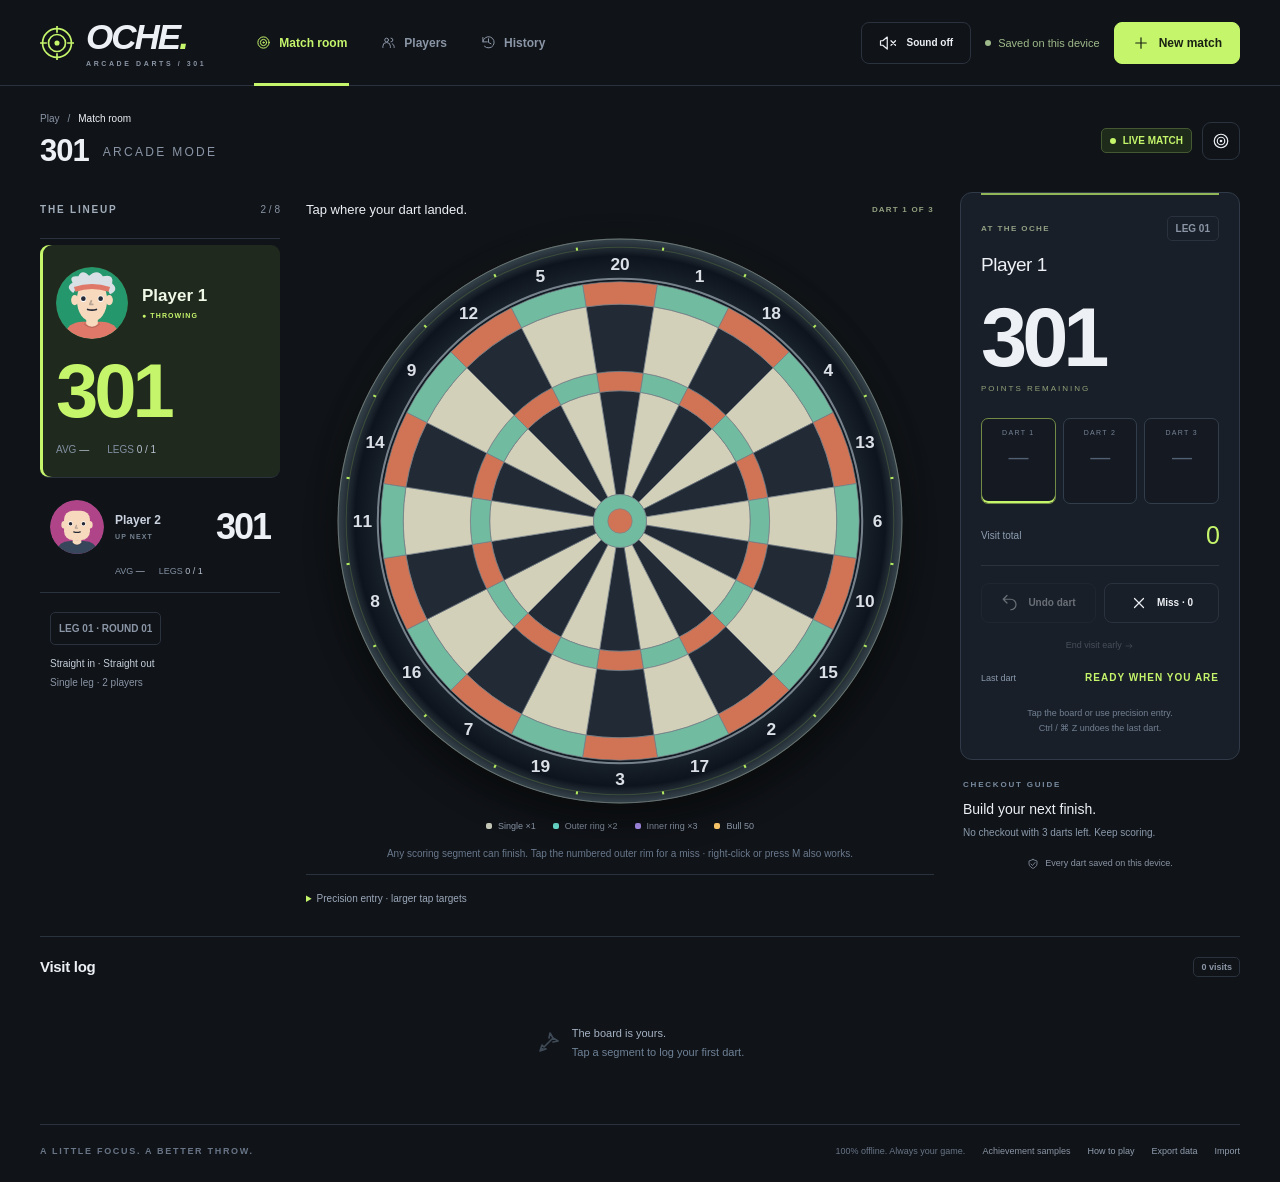
==== commit 557398da: "Add comprehensive tests for achievement levels and reveal mechanics - Introduced new browser checks " ====
--- a/index.html
+++ b/index.html
@@ -78,14 +78,21 @@
     .name-gold{font-family:Georgia,'Times New Roman',serif;font-weight:700;background:linear-gradient(120deg,var(--reward),var(--reward-light),var(--reward));background-clip:text;-webkit-background-clip:text;color:transparent!important}.name-maximum{font-weight:900;font-style:italic;text-transform:uppercase;letter-spacing:.4px;text-shadow:1px 1px 0 #774597;animation:achievement-glow 5s ease-in-out infinite}.name-bull{font-weight:700;letter-spacing:1px}.name-ice{font-weight:700;letter-spacing:.6px;text-shadow:0 0 12px #9cdcff55}.name-comeback{font-weight:900;font-style:italic;text-transform:uppercase;background:linear-gradient(0deg,#f48360,#ffe5a5);background-clip:text;-webkit-background-clip:text;color:transparent!important}.name-regular{font-family:Georgia,'Times New Roman',serif;letter-spacing:.4px}
     .arcade-player{isolation:isolate}.arcade-player>.avatar,.arcade-player>.roster-identity,.arcade-player>.roster-meta,.arcade-player>.score-number{position:relative;z-index:1}.arcade-player>.roster-identity{min-width:0}.reward-background{position:absolute;inset:0;z-index:0;overflow:hidden;pointer-events:none;background:linear-gradient(105deg,var(--reward-tint),#171e22 92%)}.reward-background:after{content:"";position:absolute;inset:0;background:repeating-linear-gradient(115deg,transparent 0 35px,#ffffff03 35px 36px)}.reward-background>svg{position:absolute;width:135px;height:160px;right:-29px;top:-13px;opacity:.12;color:var(--reward);transform:rotate(-12deg)}.arcade-player.active .reward-background{border-left:3px solid var(--orange)}.background-maximum:after{background:repeating-linear-gradient(-55deg,transparent 0 22px,#ba94ff0b 22px 24px)}.background-bull>svg{transform:none;opacity:.15}.background-ice:after{background:linear-gradient(125deg,transparent 30%,#bce8ff08 30.5%,transparent 31%,transparent 60%,#bce8ff08 60.5%,transparent 61%)}.reward-title{display:block;margin-top:6px;max-width:100%;overflow:hidden;text-overflow:ellipsis;white-space:nowrap;font-size:8px;line-height:1.4;text-transform:uppercase;letter-spacing:.7px;color:var(--reward);font-weight:700}
     .avatar.reward-frame{position:relative;overflow:visible;padding:3px;box-shadow:0 0 0 1px var(--reward),0 0 0 4px color-mix(in srgb,var(--reward) 12%,transparent)}.avatar>svg{border-radius:50%;overflow:hidden}.reward-frame-medal{position:absolute;bottom:-5px;right:-5px;width:20px;height:23px;color:var(--reward);filter:drop-shadow(0 2px 2px #0008)}.reward-frame-medal svg{width:100%;height:100%}.frame-ice:after{content:"";position:absolute;right:2px;top:4px;width:5px;height:5px;background:#edfbff;transform:rotate(45deg);box-shadow:0 0 9px #afddff;animation:achievement-glint 5s ease-in-out infinite}.checkout-stamp{display:inline-flex;vertical-align:middle;margin-left:7px;color:var(--reward);width:25px;height:28px}.checkout-stamp>svg{width:100%;height:100%}
+    .name-steady{font-weight:600;letter-spacing:.8px}.name-doubles{font-weight:800;text-shadow:2px 2px 0 var(--reward-tint)}.background-steady:after{background:repeating-linear-gradient(0deg,transparent 0 20px,#a7d6a208 20px 21px)}.background-doubles:after{background:repeating-linear-gradient(115deg,transparent 0 30px,#f3a69e0a 30px 32px,transparent 32px 36px,#f3a69e0a 36px 38px)}
+    .achievement-levels{list-style:none;display:grid;grid-template-columns:repeat(4,minmax(0,1fr));gap:6px;padding:0;margin:17px 0}.achievement-levels li{min-width:0;padding:10px 5px;border:1px solid var(--line);border-radius:6px;text-align:center;color:var(--muted)}.achievement-levels li.earned{color:var(--reward);background:var(--reward-tint)}.achievement-levels li.next{border-color:var(--reward)}.achievement-levels span{display:block;font-size:10px}.achievement-levels strong{display:block;font-size:22px;font-weight:600;margin:7px 0}.achievement-levels small{display:block;font-size:9px}.achievement-levels button{border:0;background:none;color:inherit;font-size:9px;padding:7px 0 0;text-decoration:underline;text-underline-offset:3px}.achievement-next{color:var(--ink)!important;font-size:11px!important}
     .profile{min-width:0}.profile-head h2{min-width:0;flex:1}.profile-head .reward-name{display:block}
     .profile-reward-actions{display:flex;flex-wrap:wrap;gap:8px;margin-bottom:15px}.profile-reward-actions .armory-open{margin:0;font-size:10px}.medal-shelf{display:flex;align-items:flex-start;gap:12px;min-height:87px;padding:0 0 17px}.medal-shelf>p{font-size:10px;color:var(--muted);line-height:1.7;margin:4px 0;max-width:225px}.shelf-medal{flex:1;max-width:90px;min-width:0;padding:7px 3px;border:0;border-radius:7px;background:transparent;color:var(--reward)}.shelf-medal:hover{background:#ffffff07}.shelf-medal>svg{width:39px;height:44px;margin:0 auto 6px}.shelf-medal>span{display:block;font-size:8px;overflow-wrap:anywhere;text-align:center}
-    dialog.achievement-dialog{width:min(900px,calc(100% - 32px))}.achievement-workbench{display:grid;grid-template-columns:235px minmax(0,1fr);gap:26px}.achievement-list{border-right:1px solid var(--line);padding-right:18px;display:flex;flex-direction:column;gap:5px}.achievement-option{border:1px solid transparent;border-radius:7px;background:transparent;display:flex;align-items:center;gap:12px;padding:12px 9px;text-align:left;min-height:68px;width:100%}.achievement-option:hover{background:#1e2530}.achievement-option.selected{background:#212934;border-color:#3b4959}.achievement-option>svg{width:33px;height:39px;color:var(--reward);flex-shrink:0}.achievement-option>span:nth-child(2){min-width:0;flex:1}.achievement-option strong{font-size:11px;display:block}.achievement-option small{font-size:9px;color:var(--muted);display:block;margin-top:6px}.achievement-check{font-size:12px;color:var(--reward)}.achievement-detail{min-width:0}.achievement-detail-top{display:flex;align-items:center;gap:15px}.achievement-detail-top .eyebrow{font-size:8px;color:var(--reward);letter-spacing:1.3px}.achievement-detail h3{font-size:25px;letter-spacing:-.8px;margin:7px 0 0;font-weight:600}.achievement-emblem>svg{width:59px;height:67px;color:var(--reward)}.achievement-detail>p{font-size:11px;line-height:1.7;color:#abb8c8;margin:14px 0}.achievement-sample{position:relative;isolation:isolate;display:grid;grid-template-columns:54px minmax(0,1fr) auto;gap:14px;align-items:center;padding:22px 17px;border-left:3px solid var(--orange);margin:19px 0}.achievement-sample>.avatar,.achievement-sample>.achievement-sample-name,.sample-score{position:relative;z-index:1}.achievement-sample .avatar{width:54px;height:54px}.achievement-sample-name{min-width:0}.achievement-sample-name>.reward-name{font-size:21px;font-weight:700;display:block}.achievement-sample .playing-label{font-size:7px;color:var(--orange);margin:7px 0 0}.sample-score{font-size:36px;font-weight:500;letter-spacing:-1px;color:var(--orange)}.achievement-condition{color:var(--ink)!important;margin-bottom:10px!important}.achievement-progress{height:6px;width:100%;display:block;accent-color:var(--reward)}.achievement-evidence{font-size:10px!important;min-height:38px}.achievement-source{background:none;border:0;border-bottom:1px solid #6d7986;color:#c8d3df;padding:4px 0;font-size:10px;text-align:left;overflow-wrap:anywhere}.achievement-actions{display:flex;flex-wrap:wrap;gap:8px}.achievement-actions .btn{font-size:10px;min-height:39px;padding:9px 12px}.reward-customization{border-top:1px solid var(--line);margin-top:24px;padding-top:18px}.reward-section-heading{display:flex;justify-content:space-between;gap:15px;align-items:center;margin-bottom:18px}.reward-section-heading h3{margin:0;font-size:15px;font-weight:500}.reward-section-heading .btn{font-size:10px;min-height:34px;padding:6px}.reward-controls{display:grid;grid-template-columns:repeat(3,minmax(0,1fr));gap:2px 15px}.reward-controls .field{margin-bottom:12px}.reward-controls .field>label{font-size:10px}.reward-controls select{font-size:11px;min-height:42px;padding:9px;width:100%;text-overflow:ellipsis}.reward-help{font-size:10px!important;color:var(--muted)!important;line-height:1.7!important;margin:10px 0 0!important}.reward-customization>.btn{font-size:10px;min-height:37px;margin-top:14px}.reward-pose-preview{padding:18px 0;background:#151c24;border:1px solid var(--line);border-radius:9px;margin-top:14px;text-align:center}.reward-pose-preview>.dance-avatar{width:150px;height:190px;margin:auto}.reward-pose-preview>span{display:block;margin-top:8px;font-size:11px;color:var(--muted)}
+    dialog.achievement-dialog{width:min(900px,calc(100% - 32px))}.achievement-workbench{display:grid;grid-template-columns:235px minmax(0,1fr);gap:26px}.achievement-list{max-height:590px;overflow-y:auto;overscroll-behavior:contain;scrollbar-width:thin;border-right:1px solid var(--line);padding-right:18px;display:flex;flex-direction:column;gap:5px}.achievement-option{flex-shrink:0;border:1px solid transparent;border-radius:7px;background:transparent;display:flex;align-items:center;gap:12px;padding:12px 9px;text-align:left;min-height:68px;width:100%}.achievement-option:hover{background:#1e2530}.achievement-option.selected{background:#212934;border-color:#3b4959}.achievement-option>svg{width:33px;height:39px;color:var(--reward);flex-shrink:0}.achievement-option>span:nth-child(2){min-width:0;flex:1}.achievement-option strong{font-size:11px;display:block}.achievement-option small{font-size:9px;color:var(--muted);display:block;margin-top:6px}.achievement-check{font-size:12px;color:var(--reward)}.achievement-detail{min-width:0}.achievement-detail-top{display:flex;align-items:center;gap:15px}.achievement-detail-top .eyebrow{font-size:8px;color:var(--reward);letter-spacing:1.3px}.achievement-detail h3{font-size:25px;letter-spacing:-.8px;margin:7px 0 0;font-weight:600}.achievement-emblem>svg{width:59px;height:67px;color:var(--reward)}.achievement-detail>p{font-size:11px;line-height:1.7;color:#abb8c8;margin:14px 0}.achievement-sample{position:relative;isolation:isolate;display:grid;grid-template-columns:54px minmax(0,1fr) auto;gap:14px;align-items:center;padding:22px 17px;border-left:3px solid var(--orange);margin:19px 0}.achievement-sample>.avatar,.achievement-sample>.achievement-sample-name,.sample-score{position:relative;z-index:1}.achievement-sample .avatar{width:54px;height:54px}.achievement-sample-name{min-width:0}.achievement-sample-name>.reward-name{font-size:21px;font-weight:700;display:block}.achievement-sample .playing-label{font-size:7px;color:var(--orange);margin:7px 0 0}.sample-score{font-size:36px;font-weight:500;letter-spacing:-1px;color:var(--orange)}.achievement-condition{color:var(--ink)!important;margin-bottom:10px!important}.achievement-progress{height:6px;width:100%;display:block;accent-color:var(--reward)}.achievement-evidence{font-size:10px!important;min-height:38px}.achievement-source{background:none;border:0;border-bottom:1px solid #6d7986;color:#c8d3df;padding:4px 0;font-size:10px;text-align:left;overflow-wrap:anywhere}.achievement-actions{display:flex;flex-wrap:wrap;gap:8px}.achievement-actions .btn{font-size:10px;min-height:39px;padding:9px 12px}.reward-customization{border-top:1px solid var(--line);margin-top:24px;padding-top:18px}.reward-section-heading{display:flex;justify-content:space-between;gap:15px;align-items:center;margin-bottom:18px}.reward-section-heading h3{margin:0;font-size:15px;font-weight:500}.reward-section-heading .btn{font-size:10px;min-height:34px;padding:6px}.reward-controls{display:grid;grid-template-columns:repeat(3,minmax(0,1fr));gap:2px 15px}.reward-controls .field{margin-bottom:12px}.reward-controls .field>label{font-size:10px}.reward-controls select{font-size:11px;min-height:42px;padding:9px;width:100%;text-overflow:ellipsis}.reward-help{font-size:10px!important;color:var(--muted)!important;line-height:1.7!important;margin:10px 0 0!important}.reward-customization>.btn{font-size:10px;min-height:37px;margin-top:14px}.reward-pose-preview{padding:18px 0;background:#151c24;border:1px solid var(--line);border-radius:9px;margin-top:14px;text-align:center}.reward-pose-preview>.dance-avatar{width:150px;height:190px;margin:auto}.reward-pose-preview>span{display:block;margin-top:8px;font-size:11px;color:var(--muted)}
     .achievement-preview-tabs{display:flex;gap:3px;width:fit-content;border:1px solid var(--line);padding:3px;border-radius:6px;margin-top:17px}.achievement-preview-tabs button{background:none;border:0;border-radius:4px;font-size:10px;padding:8px 10px;color:var(--muted);min-height:34px}.achievement-preview-tabs button[aria-pressed="true"]{background:#2b3440;color:var(--ink)}.achievement-preview-tabs button:hover{color:var(--ink)}.achievement-preview-tabs+.achievement-sample{margin-top:12px;margin-bottom:10px;background:#20291e}.achievement-stamp-preview{display:flex;justify-content:space-between;align-items:center;gap:12px;color:var(--muted);font-size:10px;min-height:28px;margin-bottom:18px}.achievement-stamp-preview strong{display:flex;align-items:center;gap:6px;color:var(--reward,var(--muted));font-size:10px;font-weight:500}.achievement-stamp-preview svg{width:22px;height:25px;flex-shrink:0}
-    .achievement-notice{position:fixed;right:24px;bottom:24px;z-index:12;border:1px solid #566b3d;border-radius:12px;background:#121a20f5;box-shadow:0 12px 40px #0007;width:min(350px,calc(100% - 32px));max-height:320px;overflow:auto;padding:14px 16px;animation:achievement-arrive .35s ease-out}.achievement-notice-heading{display:flex;align-items:center;justify-content:space-between;gap:10px;color:var(--orange);font-size:11px}.achievement-notice-heading>.icon-btn{width:28px;height:28px;border:0}.achievement-notice-row{display:flex;align-items:center;gap:12px;margin-top:12px}.achievement-notice-row>svg{width:34px;height:40px;flex-shrink:0;color:var(--reward)}.achievement-notice-row>span{flex:1;min-width:0}.achievement-notice-row strong{display:block;font-size:12px;overflow-wrap:anywhere}.achievement-notice-row small{display:block;color:var(--reward);font-size:10px;line-height:1.6;margin-top:4px}.achievement-notice-row .btn{font-size:10px;min-height:34px;padding:7px 10px}
+    .achievement-notice{position:fixed;right:24px;bottom:24px;z-index:12;border:1px solid color-mix(in srgb,var(--reward) 50%,#26303c);border-radius:12px;background:#121a20f5;box-shadow:0 12px 40px #0007;width:min(370px,calc(100% - 32px));max-height:320px;overflow:auto;padding:14px 16px;animation:achievement-arrive .35s ease-out}.achievement-notice-heading{display:flex;align-items:center;justify-content:space-between;gap:10px;color:var(--reward);font-size:11px}.achievement-notice-heading>.icon-btn{width:32px;height:32px;flex-shrink:0;border:0}.achievement-notice-row{display:flex;align-items:center;gap:12px;margin-top:12px}.achievement-notice-art{position:relative;width:38px;height:44px;flex-shrink:0;color:var(--reward)}.achievement-notice-art>svg{position:relative;z-index:1;width:100%;height:100%}.achievement-notice-copy{flex:1;min-width:0}.achievement-notice-copy>strong{display:block;font-size:13px;overflow-wrap:anywhere}.achievement-notice-copy>small{display:block;font-size:10px;line-height:1.6}.achievement-player{color:#e8eef7;margin-bottom:4px;overflow-wrap:anywhere}.achievement-tier{color:var(--reward);font-weight:500}.achievement-extras{color:var(--muted);margin-top:7px;overflow-wrap:anywhere}.achievement-notice-row>.btn{font-size:10px;min-height:36px;padding:7px 10px}.achievement-impact-ring,.achievement-impact-ray{display:none}
+    .achievement-notice.revealing{left:50%;top:50%;right:auto;bottom:auto;width:min(680px,calc(100% - 32px));max-height:calc(100svh - 48px);padding:21px 27px 28px;overflow:clip;transform:translate(-50%,-50%);border-radius:4px 20px 4px 20px;border-color:var(--reward);background:radial-gradient(ellipse at 15% 55%,var(--reward-tint),#111820 70%);box-shadow:0 0 0 100vmax #060b127d,0 22px 90px #000a,0 0 50px color-mix(in srgb,var(--reward) 18%,transparent);animation:achievement-slam .65s cubic-bezier(.16,1,.3,1) both}.achievement-notice.revealing:before{content:"";position:absolute;top:0;left:0;right:0;height:3px;background:var(--reward);box-shadow:0 0 18px var(--reward);transform-origin:left;animation:achievement-streak .8s .15s both}.revealing .achievement-notice-heading{position:relative;z-index:2;font-size:10px;text-transform:uppercase;letter-spacing:2.2px}.revealing .achievement-notice-heading>.icon-btn{color:var(--ink);width:36px;height:36px}.revealing .achievement-featured{position:relative;gap:25px;margin-top:10px;min-height:185px}.revealing .achievement-featured>.achievement-notice-art{width:146px;height:166px;display:grid;place-items:center}.revealing .achievement-featured .achievement-notice-art>svg{filter:drop-shadow(0 0 20px color-mix(in srgb,var(--reward) 35%,transparent));animation:achievement-medal-slam .85s .08s cubic-bezier(.16,1,.3,1) both}.revealing .achievement-featured .achievement-notice-copy{animation:achievement-copy-in .55s .32s both}.revealing .achievement-featured .achievement-player{font-size:15px;margin-bottom:10px}.revealing .achievement-featured .achievement-notice-copy>strong{font-size:clamp(24px,3.3vw,37px);line-height:1.08;letter-spacing:-1px}.revealing .achievement-featured .achievement-tier{display:block;font-size:15px;letter-spacing:3px;text-transform:uppercase;font-weight:700;margin-top:13px;animation:achievement-copy-in .5s .52s both}.revealing .achievement-featured>.btn{align-self:flex-end;margin-bottom:12px;animation:achievement-copy-in .4s .65s both}.revealing .achievement-impact-ring{display:block;position:absolute;width:124px;height:124px;left:11px;top:21px;border:2px solid var(--reward);border-radius:50%;opacity:0;animation:achievement-ring-burst 1s .35s cubic-bezier(.12,.6,.25,1) both}.revealing .achievement-impact-ring.echo{animation-delay:.5s;border-width:1px}.revealing .achievement-impact-ray{display:block;position:absolute;left:50%;top:50%;width:22px;height:2px;background:var(--reward);box-shadow:0 0 7px var(--reward);transform-origin:left center;opacity:0;animation:achievement-ray-burst .9s .38s ease-out both}.achievement-notice.revealing.settling{animation:achievement-settle .3s ease-in both}
+    @keyframes achievement-slam{0%{opacity:0;transform:translate(-50%,-58%) scale(1.35)}55%{opacity:1;transform:translate(-50%,-50%) scale(.975)}78%{transform:translate(-50%,-50%) scale(1.015)}100%{transform:translate(-50%,-50%) scale(1)}}@keyframes achievement-medal-slam{0%{opacity:0;transform:translateY(-100px) scale(2.3) rotate(-24deg)}52%{opacity:1;transform:translateY(7px) scale(.9) rotate(6deg)}75%{transform:translateY(-3px) scale(1.04) rotate(-2deg)}100%{opacity:1;transform:none}}@keyframes achievement-copy-in{from{opacity:0;transform:translateX(24px)}to{opacity:1;transform:none}}@keyframes achievement-ring-burst{0%{opacity:0;transform:scale(.4)}15%{opacity:.8}100%{opacity:0;transform:scale(2.1)}}@keyframes achievement-ray-burst{0%{opacity:0;transform:rotate(var(--ray-angle)) translateX(36px) scaleX(.3)}15%{opacity:.9}100%{opacity:0;transform:rotate(var(--ray-angle)) translateX(128px) scaleX(.1)}}@keyframes achievement-streak{0%{transform:scaleX(0);opacity:0}40%{opacity:1}100%{transform:scaleX(1);opacity:.65}}@keyframes achievement-settle{to{opacity:0;transform:translate(-50%,-44%) scale(.92)}}
+    @media(max-width:680px){.achievement-notice.revealing{padding:15px 18px 22px}.revealing .achievement-featured{display:grid;grid-template-columns:90px minmax(0,1fr);gap:16px;min-height:140px}.revealing .achievement-featured>.achievement-notice-art{width:90px;height:105px}.revealing .achievement-featured .achievement-notice-copy>strong{font-size:25px}.revealing .achievement-featured .achievement-player{font-size:12px}.revealing .achievement-featured .achievement-tier{font-size:12px;letter-spacing:2px}.revealing .achievement-featured>.btn{grid-column:2;justify-self:start;margin:0;min-width:78px;min-height:40px}.revealing .achievement-impact-ring{width:84px;height:84px;left:3px;top:10px}.revealing .achievement-notice-heading{font-size:9px;letter-spacing:1.4px}}
+    @media(prefers-reduced-motion:reduce){.achievement-notice.revealing{animation:none!important;transform:translate(-50%,-50%)}.achievement-notice.revealing:before,.achievement-impact-ring,.achievement-impact-ray{display:none!important}.achievement-notice *{animation:none!important;filter:none!important}}
+
     .dance-avatar.pose-bow g,.dance-avatar.pose-mic-drop g,.dance-avatar.pose-salute g{animation:none}.pose-bow .dance-microphone,.pose-mic-drop .dance-microphone,.pose-salute .dance-microphone{display:none}.pose-bow .dance-arm-left{transform:rotate(-24deg)}.pose-bow .dance-arm-right{transform:rotate(24deg)}.pose-bow .dance-upper{animation:pose-bow 2.8s ease-in-out both!important}.pose-bow .dance-head{transform:rotate(9deg)}.pose-mic-drop .dance-upper{transform:rotate(-4deg)}.pose-mic-drop .dance-forearm-right{animation:pose-release 2.8s ease-in-out both!important}.pose-mic-drop .reward-mic{transform-origin:100px 96px;animation:pose-mic-drop 2.8s ease-in both!important}.pose-salute .dance-arm-right{transform:rotate(-125deg)}.pose-salute .dance-upper{animation:pose-salute 2.8s ease-in-out both!important}.reward-trophy{color:#e6bf78}
     @keyframes achievement-arrive{from{opacity:0;transform:translateY(14px)}to{opacity:1;transform:none}}@keyframes achievement-glow{0%,80%,100%{filter:brightness(1)}90%{filter:brightness(1.3)}}@keyframes achievement-glint{0%,70%,100%{opacity:.3;transform:rotate(45deg) scale(.6)}80%{opacity:1;transform:rotate(135deg) scale(1.3)}}@keyframes pose-bow{0%,100%{transform:none}30%,65%{transform:translateY(15px) scaleY(.76) rotate(10deg)}}@keyframes pose-release{0%,35%{transform:none}50%,100%{transform:rotate(-25deg)}}@keyframes pose-mic-drop{0%,35%{transform:none;opacity:1}70%,100%{transform:translate(14px,104px) rotate(78deg);opacity:1}}@keyframes pose-salute{0%,100%{transform:none}35%,65%{transform:translateY(-5px) rotate(-5deg)}}
-    @media(max-width:680px){.achievement-workbench{display:flex;flex-direction:column;gap:23px}.achievement-list{border-right:0;border-bottom:1px solid var(--line);padding:0 0 16px;display:grid;grid-template-columns:repeat(2,minmax(0,1fr));gap:4px}.achievement-option{padding:9px 6px;gap:7px}.achievement-option>svg{width:27px;height:32px}.achievement-option strong{font-size:10px}.achievement-option small{font-size:8px}.achievement-check{display:none}.achievement-detail-top{gap:14px}.reward-controls{grid-template-columns:repeat(2,minmax(0,1fr));gap:0 12px}.achievement-sample{padding:19px 10px;gap:10px;grid-template-columns:46px minmax(0,1fr) auto}.achievement-sample .avatar{width:46px;height:46px}.achievement-sample-name>.reward-name{font-size:18px}.sample-score{font-size:29px}.achievement-notice{right:16px;bottom:16px}.reward-section-heading{align-items:flex-start}.reward-section-heading .btn{max-width:125px;text-align:right}.reward-title{font-size:7px;letter-spacing:.3px}.reward-frame-medal{width:16px;height:19px}.checkout-stamp{width:20px;height:23px}.achievement-actions .btn{flex:1}}
+    @media(max-width:680px){.achievement-workbench{display:flex;flex-direction:column;gap:23px}.achievement-list{max-height:245px;align-content:start;border-right:0;border-bottom:1px solid var(--line);padding:0 0 16px;display:grid;grid-template-columns:repeat(2,minmax(0,1fr));gap:4px}.achievement-option{padding:9px 6px;gap:7px}.achievement-option>svg{width:27px;height:32px}.achievement-option strong{font-size:10px}.achievement-option small{font-size:8px}.achievement-check{display:none}.achievement-detail-top{gap:14px}.reward-controls{grid-template-columns:repeat(2,minmax(0,1fr));gap:0 12px}.achievement-sample{padding:19px 10px;gap:10px;grid-template-columns:46px minmax(0,1fr) auto}.achievement-sample .avatar{width:46px;height:46px}.achievement-sample-name>.reward-name{font-size:18px}.sample-score{font-size:29px}.achievement-notice{right:16px;bottom:16px}.reward-section-heading{align-items:flex-start}.reward-section-heading .btn{max-width:125px;text-align:right}.reward-title{font-size:7px;letter-spacing:.3px}.reward-frame-medal{width:16px;height:19px}.checkout-stamp{width:20px;height:23px}.achievement-actions .btn{flex:1}}
     @media(prefers-reduced-motion:reduce){.reward-name,.frame-ice:after,.achievement-notice,.dance-avatar.pose-bow g,.dance-avatar.pose-mic-drop g,.dance-avatar.pose-salute g{animation:none!important}.pose-bow .dance-upper{transform:translateY(12px) scaleY(.8) rotate(8deg)}.pose-mic-drop .reward-mic{transform:translate(14px,104px) rotate(78deg)}.pose-mic-drop .dance-forearm-right{transform:rotate(-25deg)}}
   </style>
 </head>
@@ -284,16 +291,20 @@
 
   // Achievement model: rewards are derived from saved visits, never trusted unlock flags.
   const achievementDefinitions=[
-    {id:'gold',name:'First Blood',title:'First blood',color:'#e6bf78',light:'#fff0c9',tint:'#30271b',target:1,unit:'match wins',condition:'Win your first match.',description:'Gold lettering, a brass backdrop, and your first trophy frame.'},
-    {id:'maximum',name:'Maximum',title:'Maximum maker',color:'#c6a0ff',light:'#f0dfff',tint:'#2d203e',target:1,unit:'180 visits',condition:'Score 180 in one completed visit.',description:'Electric violet, bold italic lettering, and a lightning backdrop.'},
-    {id:'bull',name:'Bull Club',title:'Dead center',color:'#77e6d0',light:'#dbfff5',tint:'#18312e',target:25,unit:'bullseyes',condition:'Hit 25 bullseyes in completed visits.',description:'Mint lettering, target rings, and a bullseye frame. Outer bulls do not count.'},
-    {id:'ice',name:'Ice Cold',title:'Ice cold',color:'#a9dfff',light:'#f0faff',tint:'#1b2b3a',target:1,unit:'big checkouts',condition:'Check out 100 or more in one visit.',description:'Frosted lettering, a cut-glass backdrop, and a glint on your frame.'},
-    {id:'comeback',name:'Comeback King',title:'Comeback king',color:'#ffaa78',light:'#ffe8b9',tint:'#35251e',target:1,unit:'comeback legs',condition:'Win a leg after trailing by 100+ points.',description:'Ember lettering and a phoenix flame. The gap is measured after completed visits within the same leg.'},
-    {id:'regular',name:'Club Regular',title:'Club regular',color:'#c8d3de',light:'#f2f5f8',tint:'#252c34',target:50,unit:'completed matches',condition:'Complete 50 matches, win or lose.',description:'A silver nameplate and a club crest for showing up.'}
+    {id:'gold',name:'First Blood',title:'First blood',color:'#e6bf78',light:'#fff0c9',tint:'#30271b',targets:[1,3,10,25],unit:'match wins',condition:'Win completed matches.',description:'Gold lettering, a brass backdrop, and a trophy frame.'},
+    {id:'maximum',name:'Maximum',title:'Maximum maker',color:'#c6a0ff',light:'#f0dfff',tint:'#2d203e',targets:[60,100,140,180],best:true,unit:'points in one visit',condition:'Score the target in one completed visit, without a bust.',description:'Electric violet, bold italic lettering, and a lightning backdrop.'},
+    {id:'bull',name:'Bull Club',title:'Dead center',color:'#77e6d0',light:'#dbfff5',tint:'#18312e',targets:[1,5,10,25],unit:'bullseyes',condition:'Hit bullseyes across completed visits. Outer bulls do not count; bullseyes in bust visits do.',description:'Mint lettering, target rings, and a bullseye frame.'},
+    {id:'ice',name:'Ice Cold',title:'Ice cold',color:'#a9dfff',light:'#f0faff',tint:'#1b2b3a',targets:[40,60,80,100],best:true,unit:'points in one checkout',condition:'Finish from the target score or higher in one visit, in any finishing place.',description:'Frosted lettering, a cut-glass backdrop, and a glint on your frame.'},
+    {id:'comeback',name:'Comeback King',title:'Comeback king',color:'#ffaa78',light:'#ffe8b9',tint:'#35251e',targets:[25,50,75,100],best:true,unit:'points behind before a leg win',condition:'Win a leg after trailing by the target within that leg. Only the first checkout wins the leg.',description:'Ember lettering and a phoenix flame. Gaps are measured after completed visits.'},
+    {id:'regular',name:'Club Regular',title:'Club regular',color:'#c8d3de',light:'#f2f5f8',tint:'#252c34',targets:[5,10,25,50],unit:'completed matches',condition:'Complete matches, win or lose.',description:'A silver nameplate and a club crest for showing up.'},
+    {id:'steady',name:'Steady Hand',title:'Steady hand',color:'#a7d6a2',light:'#e6f5df',tint:'#233025',targets:[3,4,5,6],best:true,unit:'clean visits in a row',condition:'Score with all three darts on consecutive visits of your own within one leg. A miss, bust, or short visit breaks the run.',description:'Sage lettering, parallel lines, and a three-dart badge.'},
+    {id:'doubles',name:'Double Trouble',title:'Double trouble',color:'#f3a69e',light:'#ffe7e2',tint:'#352525',targets:[5,15,30,50],unit:'double hits',condition:'Hit numbered doubles across completed visits. Bullseyes are separate; doubles in bust visits count.',description:'Coral lettering, paired stripes, and a twin-ring badge.'}
   ];
+  const achievementLevels=['Bronze','Silver','Gold','Master'];
   const rewardSlots=['name','background','frame','title','stamp'];
-  const victoryPoses=[{id:'auto',name:'Auto · match the moment'},{id:'dance',name:'Classic dance'},{id:'salute',name:'Trophy salute',requires:'gold'},{id:'mic-drop',name:'Mic drop',requires:'maximum'},{id:'bow',name:'Take a bow',requires:'ice'}];
-  let achievementCache=null,achievementPlayerId=null,achievementPreview='gold',achievementNoticeTimer;
+  const victoryPoses=[{id:'auto',name:'Auto · match the moment'},{id:'dance',name:'Classic dance'},{id:'salute',name:'Trophy salute',requires:'gold',level:1},{id:'mic-drop',name:'Mic drop',requires:'maximum',level:4},{id:'bow',name:'Take a bow',requires:'ice',level:4}];
+  function poseUnlocked(pose,earned){return !pose.requires||(earned[pose.requires]?.level||0)>=pose.level;}
+  let achievementCache=null,achievementPlayerId=null,achievementPreview='gold',achievementNoticeTimer,achievementRevealTimer;
   function validRewards(r){
     if(r===undefined)return true;
     if(!r||typeof r!=='object'||Array.isArray(r))return false;
@@ -307,17 +318,21 @@
     const get=id=>{if(!result.has(id))result.set(id,{progress:Object.fromEntries(achievementDefinitions.map(d=>[d.id,0])),earned:{}});return result.get(id);};
     for(const match of matches){
       match.players.forEach(p=>get(p.id));
-      const game=derive(match);let leg=0,scores=[],behind=[];
+      const game=derive(match);let leg=0,scores=[],behind=[],cleanVisits=[];
       const add=(id,player,row,index,amount=1)=>events.push({id,playerId:match.players[player].id,amount,matchId:match.id,visit:index,leg:row.leg,at:row.recordedAt||match.startedAt,matchDate:!row.recordedAt});
       game.rows.forEach((row,index)=>{
-        if(row.leg!==leg){leg=row.leg;scores=match.players.map(()=>301);behind=match.players.map(()=>false);}
-        if(!row.bust&&row.total===180&&row.darts===3)add('maximum',row.player,row,index);
+        if(row.leg!==leg){leg=row.leg;scores=match.players.map(()=>301);behind=match.players.map(()=>0);cleanVisits=match.players.map(()=>0);}
+        if(!row.bust&&row.total>0)add('maximum',row.player,row,index,row.total);
+        cleanVisits[row.player]=!row.bust&&row.darts===3&&row.hits?.length===3&&row.hits.every(code=>code!=='MISS')?cleanVisits[row.player]+1:0;
+        if(cleanVisits[row.player])add('steady',row.player,row,index,cleanVisits[row.player]);
+        const doubles=(row.hits||[]).filter(code=>/^D(?:[1-9]|1\d|20)$/.test(code)).length;
+        if(doubles)add('doubles',row.player,row,index,doubles);
         const bulls=(row.hits||[]).filter(code=>code==='BULL').length;
         if(bulls)add('bull',row.player,row,index,bulls);
-        if(row.won&&row.total>=100)add('ice',row.player,row,index);
-        if(row.won&&row.placement===1&&behind[row.player])add('comeback',row.player,row,index);
+        if(row.won)add('ice',row.player,row,index,row.total);
+        if(row.won&&row.placement===1&&behind[row.player])add('comeback',row.player,row,index,behind[row.player]);
         scores[row.player]=row.remaining;
-        if(match.players.length>1){const leader=Math.min(...scores);scores.forEach((score,i)=>{if(score-leader>=100)behind[i]=true;});}
+        if(match.players.length>1){const leader=Math.min(...scores);scores.forEach((score,i)=>{behind[i]=Math.max(behind[i],score-leader);});}
       });
       if(game.winner!==null&&!match.abandoned){
         const row=game.rows.at(-1),index=game.rows.length-1;
@@ -327,7 +342,13 @@
     }
     // Milestone dates follow the recorded visits, even when matches overlap in time.
     events.sort((a,b)=>Date.parse(a.at)-Date.parse(b.at)||a.visit-b.visit);
-    for(const event of events){const state=get(event.playerId),definition=achievementDefinitions.find(d=>d.id===event.id);state.progress[event.id]+=event.amount;if(!state.earned[event.id]&&state.progress[event.id]>=definition.target)state.earned[event.id]={matchId:event.matchId,visit:event.visit,leg:event.leg,at:event.at,matchDate:event.matchDate};}
+    for(const event of events){
+      const state=get(event.playerId),definition=achievementDefinitions.find(d=>d.id===event.id);
+      state.progress[event.id]=definition.best?Math.max(state.progress[event.id],event.amount):state.progress[event.id]+event.amount;
+      const levels=state.earned[event.id]?.levels||[];
+      while(levels.length<definition.targets.length&&state.progress[event.id]>=definition.targets[levels.length])levels.push({level:levels.length+1,matchId:event.matchId,visit:event.visit,leg:event.leg,at:event.at,matchDate:event.matchDate});
+      if(levels.length)state.earned[event.id]={...levels.at(-1),levels};
+    }
     return result;
   }
   function achievementIndex(){return achievementCache||(achievementCache=buildAchievements(data.matches));}
@@ -337,9 +358,9 @@
   function pinnedRewards(p){const earned=playerAchievements(p.id).earned,pins=rewardProfile(p).rewards?.pins||achievementDefinitions.filter(d=>earned[d.id]).slice(0,3).map(d=>d.id);return pins.filter(id=>earned[id]).map(id=>achievementDefinitions.find(d=>d.id===id));}
   function selectedVictoryPose(p,type,total){
     const chosen=rewardProfile(p).rewards?.pose||'auto',earned=playerAchievements(p.id).earned;
-    if(chosen!=='auto'){const pose=victoryPoses.find(p=>p.id===chosen);return pose&&(!pose.requires||earned[pose.requires])?chosen:'dance';}
-    if(type==='maximum'&&earned.maximum)return 'mic-drop';
-    if(['checkout','leg','leg-end','win','placements'].includes(type)&&total>=100&&earned.ice)return 'bow';
+    if(chosen!=='auto'){const pose=victoryPoses.find(p=>p.id===chosen);return pose&&poseUnlocked(pose,earned)?chosen:'dance';}
+    if(type==='maximum'&&earned.maximum?.level===4)return 'mic-drop';
+    if(['checkout','leg','leg-end','win','placements'].includes(type)&&total>=100&&earned.ice?.level===4)return 'bow';
     if(['win','placements'].includes(type)&&earned.gold)return 'salute';
     return 'dance';
   }
@@ -350,28 +371,33 @@
       bull:'<circle cx="40" cy="45" r="22"/><circle cx="40" cy="45" r="14"/><circle cx="40" cy="45" r="5" fill="currentColor"/><path d="M40 16v9M40 65v9M11 45h9M60 45h9"/>',
       ice:'<path d="M40 16v58M15 31l50 28M15 59l50-28M32 21l8 8 8-8M32 69l8-8 8 8M16 40l12-3-3-12M55 65l-3-12 12-3M16 50l12 3-3 12M55 25l-3 12 12 3"/>',
       comeback:'<path d="M41 16Q47 33 42 40Q56 34 54 29Q71 50 57 66Q43 81 26 64Q15 49 31 31Q29 45 36 46Q43 35 41 16Z" fill="currentColor" fill-opacity=".13"/><path d="M40 51q-15 18 0 20q14-5 0-20Z" fill="currentColor"/>',
-      regular:'<path d="M24 23h32v43l-16 9-16-9Z"/><path d="M30 23V15M40 23V15M50 23V15M31 36h18M31 58h18"/><text x="40" y="52" text-anchor="middle" fill="currentColor" stroke="none" font-size="17" font-family="Georgia,serif">50</text>'
+      regular:'<path d="M24 23h32v43l-16 9-16-9Z"/><path d="M30 23V15M40 23V15M50 23V15M31 36h18M31 58h18"/><path d="m31 46 6 6 12-14"/>',
+      steady:'<path d="M23 63V34m17 29V26m17 37V34M17 39l6-13 6 13M34 31l6-13 6 13M51 39l6-13 6 13M17 70h46"/>',
+      doubles:'<circle cx="31" cy="43" r="16"/><circle cx="49" cy="43" r="16"/><path d="M25 67h30"/><text x="40" y="48" text-anchor="middle" fill="currentColor" stroke="none" font-size="15" font-family="Georgia,serif">2</text>'
     };
   function rewardPalette(d){return d?`--reward:${d.color};--reward-light:${d.light};--reward-tint:${d.tint}`:'';}
-  function achievementMedal(id){return `<svg viewBox="0 0 80 90" fill="none" stroke="currentColor" stroke-width="1.7" stroke-linecap="round" stroke-linejoin="round" aria-hidden="true"><path d="m40 3 33 16v43L40 86 7 62V19Z" fill="currentColor" fill-opacity=".05" stroke-opacity=".4"/><path d="m40 8 28 14v37L40 80 12 59V22Z" stroke-opacity=".2"/>${achievementSymbols[id]||''}</svg>`;}
+  function achievementMedal(id,level=0){return `<svg viewBox="0 0 80 90" fill="none" stroke="currentColor" stroke-width="1.7" stroke-linecap="round" stroke-linejoin="round" aria-hidden="true" data-medal-level="${level}"><path d="m40 3 33 16v43L40 86 7 62V19Z" fill="currentColor" fill-opacity=".05" stroke-opacity=".4"/><path d="m40 8 28 14v37L40 80 12 59V22Z" stroke-opacity=".2"/>${achievementSymbols[id]||''}${level?`<rect x="48" y="62" width="27" height="20" rx="4" fill="var(--reward-tint,#171e22)"/><text x="61.5" y="76" fill="currentColor" stroke="none" font-size="12" text-anchor="middle" font-family="Georgia,serif">${['I','II','III','IV'][level-1]}</text>`:''}</svg>`;}
   function rewardName(p,d=equippedReward(p,'name')){return `<span class="reward-name ${d?'name-'+d.id:''}" style="${rewardPalette(d)}">${esc(p.name)}</span>`;}
   function rewardBackdrop(p,d=equippedReward(p,'background')){return d?`<div class="reward-background background-${d.id}" style="${rewardPalette(d)}" aria-hidden="true">${achievementMedal(d.id)}</div>`:'';}
-  function rewardTitle(p,d=equippedReward(p,'title')){return d?`<span class="reward-title" style="${rewardPalette(d)}">✦ ${esc(d.title)}</span>`:'';}
-  function rewardAvatar(p,svg,attributes='',d=equippedReward(p,'frame')){return `<span class="avatar ${d?'reward-frame frame-'+d.id:''}" style="${rewardPalette(d)}" ${attributes}>${svg}${d?`<i class="reward-frame-medal" aria-hidden="true">${achievementMedal(d.id)}</i>`:''}</span>`;}
+  function rewardTitle(p,d=equippedReward(p,'title')){return d?`<span class="reward-title" style="${rewardPalette(d)}">✦ ${esc(d.title)} · ${achievementLevels[(playerAchievements(p.id).earned[d.id]?.level||1)-1]}</span>`:'';}
+  function rewardAvatar(p,svg,attributes='',d=equippedReward(p,'frame')){return `<span class="avatar ${d?'reward-frame frame-'+d.id:''}" style="${rewardPalette(d)}" ${attributes}>${svg}${d?`<i class="reward-frame-medal" aria-hidden="true">${achievementMedal(d.id,playerAchievements(p.id).earned[d.id]?.level||1)}</i>`:''}</span>`;}
   function checkoutStamp(match,row){const d=row.won&&row.stamp&&playerAchievements(match.players[row.player].id).earned[row.stamp]?achievementDefinitions.find(d=>d.id===row.stamp):null;return d?`<span class="checkout-stamp" style="${rewardPalette(d)}" title="${esc(d.name+' · '+match.players[row.player].name)}" aria-label="${esc(d.name)} checkout stamp">${achievementMedal(d.id)}</span>`:'';}
-  function medalShelf(p){const medals=pinnedRewards(p);return `<div class="medal-shelf" aria-label="${esc(p.name)}'s pinned medals">${medals.map(d=>`<button class="shelf-medal" style="${rewardPalette(d)}" data-action="achievements" data-id="${esc(p.id)}" data-reward="${d.id}" title="${esc(d.name)}" aria-label="View ${esc(d.name)} achievement">${achievementMedal(d.id)}<span>${esc(d.name)}</span></button>`).join('')}${!medals.length?'<p>Earn your first medal. Pin up to three favorites here.</p>':''}</div>`;}
+  function medalShelf(p){const medals=pinnedRewards(p);return `<div class="medal-shelf" aria-label="${esc(p.name)}'s pinned medals">${medals.map(d=>`<button class="shelf-medal" style="${rewardPalette(d)}" data-action="achievements" data-id="${esc(p.id)}" data-reward="${d.id}" title="${esc(d.name)}" aria-label="View ${esc(d.name)} achievement">${achievementMedal(d.id,playerAchievements(p.id).earned[d.id].level)}<span>${esc(d.name)} · ${achievementLevels[playerAchievements(p.id).earned[d.id].level-1]}</span></button>`).join('')}${!medals.length?'<p>Earn your first medal. Pin up to three favorites here.</p>':''}</div>`;}
   function achievementDialog(id,preview,previewMode='equipped'){
     const p=data.players.find(p=>p.id===id);if(!p)return;
     achievementPlayerId=id;
     const state=playerAchievements(id),d=achievementDefinitions.find(d=>d.id===preview)||achievementDefinitions.find(d=>d.id===achievementPreview)||achievementDefinitions[0];achievementPreview=d.id;
     const earned=state.earned[d.id],pins=pinnedRewards(p).map(d=>d.id),isPinned=pins.includes(d.id),count=Object.keys(state.earned).length;
     const evidence=earned?data.matches.find(m=>m.id===earned.matchId):null;
+    const level=earned?.level||0,target=d.targets[Math.min(level,d.targets.length-1)],progress=state.progress[d.id];
+    const levelCount=Object.values(state.earned).reduce((total,reward)=>total+reward.level,0);
+    const ladder=`<ol class="achievement-levels" aria-label="${esc(d.name)} levels">${d.targets.map((goal,i)=>{const record=earned?.levels[i];return `<li class="${record?'earned':''} ${level===i?'next':''}" ${record?`title="Earned ${esc(new Date(record.at).toLocaleDateString())}"`:''}><span>${achievementLevels[i]}</span><strong>${goal}</strong><small>${record?'Earned':level===i?'Next goal':'Locked'}</small>${record?`<button data-action="match-detail" data-id="${esc(record.matchId)}" aria-label="View match that earned ${achievementLevels[i]} ${esc(d.name)}">View match ↗</button>`:''}</li>`;}).join('')}</ol>`;
     const sampleReward=previewMode==='reward'?d:undefined,stamp=previewMode==='reward'?d:equippedReward(p,'stamp');
     const requestedPose=victoryPoses.find(pose=>pose.id===(p.rewards?.pose||'auto'));
-    const shownPose=requestedPose&&(!requestedPose.requires||state.earned[requestedPose.requires])?requestedPose.id:'dance';
+    const shownPose=requestedPose&&poseUnlocked(requestedPose,state.earned)?requestedPose.id:'dance';
     const controls=rewardSlots.map(slot=>{const active=equippedReward(p,slot);return `<div class="field"><label for="reward-${slot}">${{name:'Name style',background:'Row background',frame:'Avatar frame',title:'Player title',stamp:'Checkout stamp'}[slot]}</label><select class="select-input" id="reward-${slot}" data-reward-slot="${slot}"><option value="none">None</option>${achievementDefinitions.map(item=>`<option value="${item.id}" ${active?.id===item.id?'selected':''} ${state.earned[item.id]?'':'disabled'}>${item.name}${state.earned[item.id]?'':' · Locked'}</option>`).join('')}</select></div>`;}).join('');
     openDialog(`${esc(p.name)} · Achievements`,
-      `<p>${count} of 6 unlocked · ${pins.length} of 3 medals pinned</p><div class="achievement-workbench"><div class="achievement-list" role="group" aria-label="Preview achievements">${achievementDefinitions.map(item=>{const unlocked=!!state.earned[item.id];return `<button class="achievement-option ${d.id===item.id?'selected':''}" style="${rewardPalette(item)}" data-action="preview-achievement" data-reward="${item.id}" aria-pressed="${d.id===item.id}">${achievementMedal(item.id)}<span><strong>${item.name}</strong><small>${unlocked?'Unlocked':Math.min(state.progress[item.id],item.target)+' / '+item.target+' '+item.unit}</small></span><span class="achievement-check">${unlocked?'✓':'◇'}</span></button>`;}).join('')}</div><section class="achievement-detail" aria-labelledby="achievement-name" style="${rewardPalette(d)}"><div class="achievement-detail-top"><div class="achievement-emblem">${achievementMedal(d.id)}</div><div><span class="eyebrow">${earned?'Unlocked reward':'Locked · preview'}</span><h3 id="achievement-name">${d.name}</h3></div></div><p>${d.description}</p><div class="achievement-preview-tabs" role="group" aria-label="Preview appearance"><button type="button" data-action="achievement-preview-mode" data-mode="equipped" aria-pressed="${previewMode==='equipped'}">Your equipment</button><button type="button" data-action="achievement-preview-mode" data-mode="reward" aria-pressed="${previewMode==='reward'}">Selected reward</button></div><div class="achievement-sample" data-preview-mode="${previewMode}" role="group" aria-label="${previewMode==='equipped'?'Your equipped appearance':'Selected reward appearance'}">${rewardBackdrop(p,sampleReward)}${rewardAvatar(p,playerAvatar(p),'',sampleReward)}<div class="achievement-sample-name">${rewardName(p,sampleReward)}${rewardTitle(p,sampleReward)}<span class="playing-label">THROWING NOW</span></div><strong class="sample-score">121</strong></div><div class="achievement-stamp-preview"><span>Checkout stamp</span><strong style="${stamp?rewardPalette(stamp):'--reward:var(--muted)'}">${stamp?achievementMedal(stamp.id)+esc(stamp.name):'None'}</strong></div><p class="achievement-condition">${d.condition}</p><progress class="achievement-progress" max="${d.target}" value="${Math.min(state.progress[d.id],d.target)}" aria-label="${esc(d.name)} progress"></progress><p class="achievement-evidence">${earned?`${earned.matchDate?'Match date':'Earned'}: <time datetime="${esc(earned.at)}">${esc(new Date(earned.at).toLocaleDateString(undefined,{year:'numeric',month:'short',day:'numeric'}))}</time> · Leg ${earned.leg}${evidence?`<br><button class="achievement-source" data-action="match-detail" data-id="${esc(evidence.id)}">View earning match · ${evidence.players.map(p=>esc(p.name)).join(' / ')} ↗</button>`:''}`:`${Math.min(state.progress[d.id],d.target)} / ${d.target} ${d.unit}`}</p><div class="achievement-actions"><button class="btn primary" data-action="equip-achievement" data-reward="${d.id}" ${earned?'':'disabled'}>Equip appearance & stamp</button><button class="btn" data-action="pin-achievement" data-reward="${d.id}" ${earned?'':'disabled'} aria-pressed="${isPinned}">${isPinned?'Unpin medal':'Pin medal'}</button></div></section></div><section class="reward-customization"><div class="reward-section-heading"><h3>Your equipment</h3><button class="btn subtle" data-action="reset-rewards">Clear appearance & stamp</button></div><div class="reward-controls">${controls}<div class="field"><label for="reward-pose">Victory pose</label><select class="select-input" id="reward-pose" data-reward-slot="pose">${victoryPoses.map(pose=>`<option value="${pose.id}" ${pose.id===shownPose?'selected':''} ${!pose.requires||state.earned[pose.requires]?'':'disabled'}>${pose.name}${pose.requires&&!state.earned[pose.requires]?' · '+achievementDefinitions.find(d=>d.id===pose.requires).name+' required':''}</option>`).join('')}</select></div></div><p class="reward-help">Changes save immediately. Locked equipment is inactive until earned again. Stamps mark future checkouts. Auto uses a mic drop for a 180, a bow for a 100+ checkout, or a trophy salute for a match win once earned.</p><button class="btn" data-action="preview-victory-pose">Preview equipped pose</button><div class="reward-pose-preview" id="reward-pose-preview" hidden></div></section><p class="reward-help">Completed visits count for dart achievements, including visits in unfinished games. Bullseyes require dart-by-dart records. Solo matches count except for Comeback King. Undo and deleting games recalculate eligibility. Older records show the match date.</p>`);
+      `<p>${count} of ${achievementDefinitions.length} unlocked · ${levelCount} of ${achievementDefinitions.reduce((sum,item)=>sum+item.targets.length,0)} levels · ${pins.length} of 3 medals pinned</p><div class="achievement-workbench"><div class="achievement-list" role="group" aria-label="Preview achievements">${achievementDefinitions.map(item=>{const achieved=state.earned[item.id]?.level||0,unlocked=achieved>0,next=item.targets[Math.min(achieved,item.targets.length-1)];return `<button class="achievement-option ${d.id===item.id?'selected':''}" style="${rewardPalette(item)}" data-action="preview-achievement" data-reward="${item.id}" aria-pressed="${d.id===item.id}">${achievementMedal(item.id,achieved)}<span><strong>${item.name}</strong><small>${unlocked?achievementLevels[achieved-1]+' · ':''}${achieved===item.targets.length?'All levels earned':Math.min(state.progress[item.id],next)+' / '+next+' '+item.unit}</small></span><span class="achievement-check">${unlocked?'✓':'◇'}</span></button>`;}).join('')}</div><section class="achievement-detail" aria-labelledby="achievement-name" style="${rewardPalette(d)}"><div class="achievement-detail-top"><div class="achievement-emblem">${achievementMedal(d.id,level)}</div><div><span class="eyebrow">${earned?achievementLevels[level-1]+' earned · Level '+level+' / '+d.targets.length:'Bronze · locked preview'}</span><h3 id="achievement-name">${d.name}</h3></div></div><p>${d.description}</p><div class="achievement-preview-tabs" role="group" aria-label="Preview appearance"><button type="button" data-action="achievement-preview-mode" data-mode="equipped" aria-pressed="${previewMode==='equipped'}">Your equipment</button><button type="button" data-action="achievement-preview-mode" data-mode="reward" aria-pressed="${previewMode==='reward'}">Selected reward</button></div><div class="achievement-sample" data-preview-mode="${previewMode}" role="group" aria-label="${previewMode==='equipped'?'Your equipped appearance':'Selected reward appearance'}">${rewardBackdrop(p,sampleReward)}${rewardAvatar(p,playerAvatar(p),'',sampleReward)}<div class="achievement-sample-name">${rewardName(p,sampleReward)}${rewardTitle(p,sampleReward)}<span class="playing-label">THROWING NOW</span></div><strong class="sample-score">121</strong></div><div class="achievement-stamp-preview"><span>Checkout stamp</span><strong style="${stamp?rewardPalette(stamp):'--reward:var(--muted)'}">${stamp?achievementMedal(stamp.id)+esc(stamp.name):'None'}</strong></div><p class="achievement-condition">${d.condition}</p>${ladder}<p class="achievement-next">${level===d.targets.length?'Master complete · ':'Next: '+achievementLevels[level]+' · '}${Math.min(progress,target)} / ${target} ${d.unit}</p><progress class="achievement-progress" max="${target}" value="${Math.min(progress,target)}" aria-label="${esc(d.name)} progress"></progress><p class="achievement-evidence">${earned?`${achievementLevels[level-1]} · ${earned.matchDate?'Match date':'Earned'}: <time datetime="${esc(earned.at)}">${esc(new Date(earned.at).toLocaleDateString(undefined,{year:'numeric',month:'short',day:'numeric'}))}</time> · Leg ${earned.leg}${evidence?`<br><button class="achievement-source" data-action="match-detail" data-id="${esc(evidence.id)}">View earning match · ${evidence.players.map(p=>esc(p.name)).join(' / ')} ↗</button>`:''}`:`Reach Bronze to unlock this reward set.`}</p><div class="achievement-actions"><button class="btn primary" data-action="equip-achievement" data-reward="${d.id}" ${earned?'':'disabled'}>Equip appearance & stamp</button><button class="btn" data-action="pin-achievement" data-reward="${d.id}" ${earned?'':'disabled'} aria-pressed="${isPinned}">${isPinned?'Unpin medal':'Pin medal'}</button></div></section></div><section class="reward-customization"><div class="reward-section-heading"><h3>Your equipment</h3><button class="btn subtle" data-action="reset-rewards">Clear appearance & stamp</button></div><div class="reward-controls">${controls}<div class="field"><label for="reward-pose">Victory pose</label><select class="select-input" id="reward-pose" data-reward-slot="pose">${victoryPoses.map(pose=>`<option value="${pose.id}" ${pose.id===shownPose?'selected':''} ${poseUnlocked(pose,state.earned)?'':'disabled'}>${pose.name}${!poseUnlocked(pose,state.earned)?' · '+achievementDefinitions.find(d=>d.id===pose.requires).name+' '+achievementLevels[pose.level-1]+' required':''}</option>`).join('')}</select></div></div><p class="reward-help">Bronze unlocks the full set. Higher levels upgrade your medal, frame badge, and title automatically. Changes save immediately. Locked equipment is inactive until earned again. Stamps mark future checkouts. Auto uses a mic drop for a 180, a bow for a 100+ checkout, or a trophy salute for a match win once earned.</p><button class="btn" data-action="preview-victory-pose">Preview equipped pose</button><div class="reward-pose-preview" id="reward-pose-preview" hidden></div></section><p class="reward-help">Completed visits count for dart achievements, including visits in unfinished games. Bullseyes, doubles, and clean visits require dart-by-dart records. Runs reset each leg; misses, busts, short visits, and missing dart records break them. Solo matches count except for Comeback King. Undo and deleting games recalculate eligibility. Older records show the match date.</p>`);
     $('#dialog').classList.add('achievement-dialog');
   }
   function refreshAchievementDialog(focusSelector,previewMode=$('.achievement-sample')?.dataset.previewMode||'equipped'){
@@ -383,14 +409,29 @@
   }
   function equipAchievement(id){const p=data.players.find(p=>p.id===achievementPlayerId);if(!p||!playerAchievements(p.id).earned[id])return;p.rewards={...p.rewards,...Object.fromEntries(rewardSlots.map(slot=>[slot,id]))};refreshAchievementDialog('[data-action="equip-achievement"]','equipped');toast('Appearance and checkout stamp equipped.');}
   function pinAchievement(id){const p=data.players.find(p=>p.id===achievementPlayerId);if(!p||!playerAchievements(p.id).earned[id])return;let pins=pinnedRewards(p).map(d=>d.id);if(pins.includes(id))pins=pins.filter(key=>key!==id);else{if(pins.length>=3)return toast('Unpin a medal first. Your shelf holds three.');pins.push(id);}p.rewards={...p.rewards,pins};refreshAchievementDialog('[data-action="pin-achievement"]');}
-  function changeRewardSlot(slot,value){const p=data.players.find(p=>p.id===achievementPlayerId);if(!p)return;if(slot==='pose'){const pose=victoryPoses.find(p=>p.id===value);if(!pose||(pose.requires&&!playerAchievements(p.id).earned[pose.requires]))return;}else if(!rewardSlots.includes(slot)||(value!=='none'&&!playerAchievements(p.id).earned[value]))return;p.rewards={...p.rewards,[slot]:value};refreshAchievementDialog('#reward-'+slot,'equipped');}
-  function clearAchievementNotice(){clearTimeout(achievementNoticeTimer);const notice=$('#achievement-notice');if(notice){notice.hidden=true;notice.innerHTML='';}}
+  function changeRewardSlot(slot,value){const p=data.players.find(p=>p.id===achievementPlayerId);if(!p)return;if(slot==='pose'){const pose=victoryPoses.find(p=>p.id===value);if(!pose||!poseUnlocked(pose,playerAchievements(p.id).earned))return;}else if(!rewardSlots.includes(slot)||(value!=='none'&&!playerAchievements(p.id).earned[value]))return;p.rewards={...p.rewards,[slot]:value};refreshAchievementDialog('#reward-'+slot,'equipped');}
+  function clearAchievementNotice(){clearTimeout(achievementNoticeTimer);clearTimeout(achievementRevealTimer);const notice=$('#achievement-notice');if(notice){notice.hidden=true;notice.classList.remove('revealing','settling');notice.innerHTML='';}}
   function notifyAchievements(previous){
     const gained=[];
-    for(const [id,state] of achievementIndex()){const rewards=achievementDefinitions.filter(d=>state.earned[d.id]&&!previous.get(id)?.earned[d.id]);if(rewards.length){const p=data.players.find(p=>p.id===id)||current().players.find(p=>p.id===id);if(p)gained.push({p,rewards});}}
+    for(const [id,state] of achievementIndex()){const rewards=achievementDefinitions.filter(d=>(state.earned[d.id]?.level||0)>(previous.get(id)?.earned[d.id]?.level||0));if(rewards.length){const p=data.players.find(p=>p.id===id)||current().players.find(p=>p.id===id);if(p)gained.push({p,rewards});}}
     if(!gained.length)return;
     const notice=$('#achievement-notice');if(!notice)return;
-    notice.innerHTML=`<div class="achievement-notice-heading"><strong>Achievement unlocked</strong><button class="icon-btn" data-action="dismiss-achievement" aria-label="Dismiss achievement notification">${icon('close')}</button></div>${gained.map(({p,rewards})=>`<div class="achievement-notice-row" style="${rewardPalette(rewards[0])}">${achievementMedal(rewards[0].id)}<span><strong>${esc(p.name)}</strong><small>${rewards.map(d=>d.name).join(' · ')}</small></span>${data.players.some(profile=>profile.id===p.id)?`<button class="btn" data-action="achievements" data-id="${esc(p.id)}" data-reward="${rewards[0].id}">View</button>`:''}</div>`).join('')}`;
+    clearAchievementNotice();
+    // Commit the hidden state so a rapid second unlock restarts the entrance.
+    void notice.offsetWidth;
+    // Lead with the strongest level earned; retain every simultaneous unlock below it.
+    gained.forEach(({p,rewards})=>rewards.sort((a,b)=>playerAchievements(p.id).earned[b.id].level-playerAchievements(p.id).earned[a.id].level));
+    gained.sort((a,b)=>playerAchievements(b.p.id).earned[b.rewards[0].id].level-playerAchievements(a.p.id).earned[a.rewards[0].id].level);
+    const featured=gained[0],upgraded=(previous.get(featured.p.id)?.earned[featured.rewards[0].id]?.level||0)>0;
+    notice.setAttribute('style',rewardPalette(featured.rewards[0]));
+    notice.innerHTML=`<div class="achievement-notice-heading"><strong>${upgraded?'Achievement level up':'Achievement unlocked'}</strong><button class="icon-btn" data-action="dismiss-achievement" aria-label="Dismiss achievement notification">${icon('close')}</button></div>${gained.map(({p,rewards},i)=>`<div class="achievement-notice-row ${i===0?'achievement-featured':''}" style="${rewardPalette(rewards[0])}"><div class="achievement-notice-art" aria-hidden="true">${i===0?`<i class="achievement-impact-ring"></i><i class="achievement-impact-ring echo"></i>${Array.from({length:12},(_,n)=>`<i class="achievement-impact-ray" style="--ray-angle:${n*30}deg"></i>`).join('')}`:''}${achievementMedal(rewards[0].id,playerAchievements(p.id).earned[rewards[0].id].level)}</div><span class="achievement-notice-copy"><small class="achievement-player">${esc(p.name)}</small><strong>${rewards[0].name}<span class="achievement-tier"> · ${achievementLevels[playerAchievements(p.id).earned[rewards[0].id].level-1]}</span></strong>${rewards.length>1?`<small class="achievement-extras">Also: ${rewards.slice(1).map(d=>d.name+' · '+achievementLevels[playerAchievements(p.id).earned[d.id].level-1]).join(' / ')}</small>`:''}</span>${data.players.some(profile=>profile.id===p.id)?`<button class="btn" data-action="achievements" data-id="${esc(p.id)}" data-reward="${rewards[0].id}">View</button>`:''}</div>`).join('')}`;
+    if(!matchMedia('(prefers-reduced-motion: reduce)').matches){
+      notice.classList.add('revealing');
+      achievementRevealTimer=setTimeout(()=>{
+        notice.classList.add('settling');
+        achievementRevealTimer=setTimeout(()=>notice.classList.remove('revealing','settling'),300);
+      },2700);
+    }
     notice.hidden=false;achievementNoticeTimer=setTimeout(clearAchievementNotice,8500);
   }
   function celebrationAvatar(p,pose){
@@ -685,8 +726,8 @@
     let deadline=null;
     nextPlayerTimer=setInterval(()=>{
       if(current()!==m||!m.awaitingNext||tab!=='match'||!label.isConnected){clearInterval(nextPlayerTimer);return;}
-      // Give the visible popup three full seconds after the score effect finishes.
-      if(document.hidden||$('#dialog').open||callout.style.visibility==='hidden'){
+      // Give the visible popup three full seconds after scoring and achievement reveals.
+      if(document.hidden||$('#dialog').open||callout.style.visibility==='hidden'||$('#achievement-notice').classList.contains('revealing')){
         deadline=null;label.textContent='Continuing in 3 seconds';return;
       }
       if(deadline===null)deadline=performance.now()+3000;
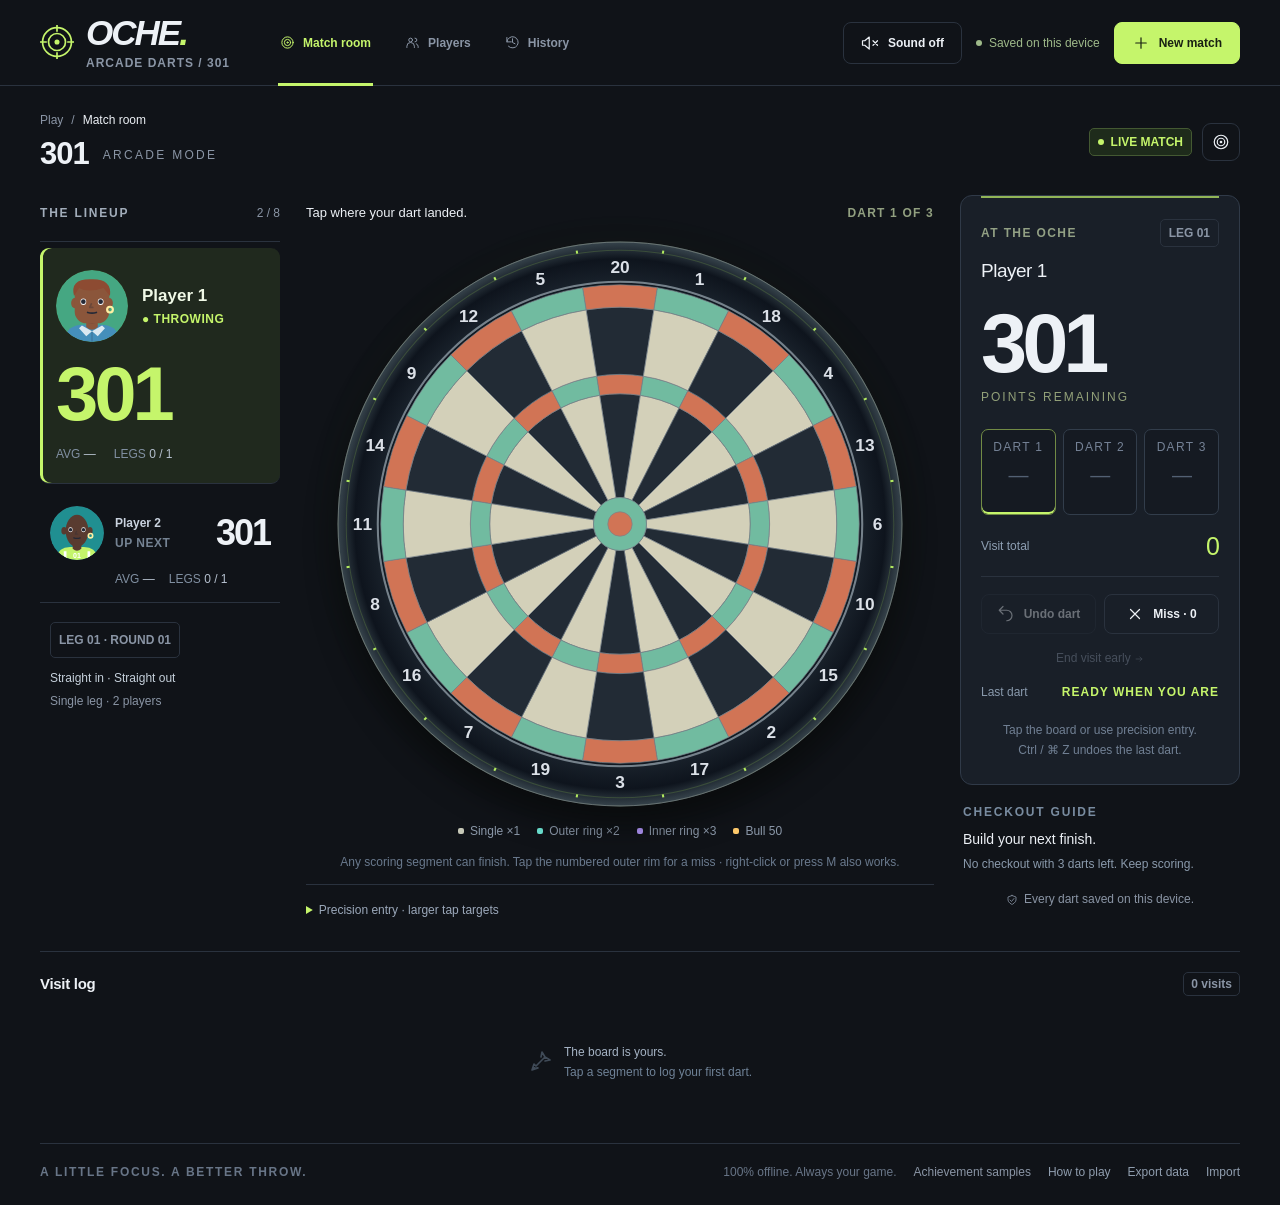
==== commit 3c643b25: "Refactor code structure for improved readability and maintainability" ====
--- a/index.html
+++ b/index.html
@@ -9,45 +9,46 @@
   <title>OCHE — 301 Scorekeeper</title>
   <style>
     :root{--paper:#f4f3ee;--white:#fffefa;--ink:#242722;--muted:#777970;--line:#ddded5;--orange:#db4e2e;--orange-light:#f6e4db;--dark:#232821;--radius:14px;--font:Arial,Helvetica,sans-serif}
-    *{box-sizing:border-box}body{margin:0;background:var(--paper);color:var(--ink);font-family:var(--font);-webkit-font-smoothing:antialiased}button,input,select{font:inherit}button,a,input,select{-webkit-tap-highlight-color:transparent}button{cursor:pointer;color:inherit}button{touch-action:manipulation}button:disabled{cursor:default;opacity:.38}button:focus-visible,a:focus-visible,input:focus-visible,select:focus-visible{outline:3px solid var(--orange);outline-offset:4px}button{transition:background .18s,transform .18s,box-shadow .18s}button:active:not(:disabled){transform:scale(.97)}button svg{width:18px;height:18px;flex-shrink:0}svg{display:block}a{color:inherit}[hidden]{display:none!important}.muted{color:var(--muted)}.mono{font-variant-numeric:tabular-nums}.eyebrow{text-transform:uppercase;font-size:10px;font-weight:700;letter-spacing:1.8px}.icon-btn{display:grid;place-items:center;border:1px solid var(--line);background:transparent;border-radius:9px;width:38px;height:38px}.icon-btn:hover{background:#e8e8df}.btn{border:1px solid var(--line);background:transparent;border-radius:8px;min-height:42px;padding:10px 17px;display:inline-flex;align-items:center;justify-content:center;gap:9px;font-size:12px;font-weight:700}.btn:hover{background:#e9e9e1}.btn.dark{background:var(--ink);color:var(--white);border-color:var(--ink)}.btn.dark:hover{background:#42483c}.btn.primary{background:var(--orange);border-color:var(--orange);color:white}.btn.primary:hover{background:#c34224}.btn.subtle{border-color:transparent}.btn.danger{color:#b63624}.tag{display:inline-flex;align-items:center;gap:7px;font-size:10px;font-weight:700;border:1px solid var(--line);border-radius:5px;padding:6px 8px;white-space:nowrap}.dot{width:6px;height:6px;border-radius:50%;background:currentColor;display:inline-block}.sr-only{position:absolute;width:1px;height:1px;padding:0;margin:-1px;overflow:hidden;clip:rect(0,0,0,0);white-space:nowrap;border:0}
-    .app-header{max-width:1600px;margin:auto;height:100px;padding:0 52px;display:flex;align-items:center;gap:58px;border-bottom:1px solid var(--line)}.brand{display:flex;align-items:center;gap:12px;background:none;border:0;padding:0}.brand-mark{width:34px;height:34px;color:var(--orange)}.wordmark{font-size:34px;font-weight:900;letter-spacing:-2.6px;line-height:1}.brand-sub{font-size:8px;letter-spacing:2.4px;font-weight:700;margin-top:6px;text-align:left}.nav{display:flex;align-self:stretch;gap:30px}.nav button{position:relative;border:0;background:transparent;padding:0 2px;font-size:12px;color:var(--muted);font-weight:600;display:flex;align-items:center;gap:8px}.nav button.active{color:var(--ink)}.nav button.active:after{content:"";position:absolute;bottom:-1px;left:0;right:0;height:3px;background:var(--orange)}.nav svg{width:15px;height:15px}.header-actions{margin-left:auto;display:flex;align-items:center;gap:24px}.save-state{display:flex;align-items:center;gap:7px;color:#69725d;font-size:11px;white-space:nowrap}.save-state.error{color:#b63624}
-    main{max-width:1600px;margin:auto;padding:37px 52px 20px}.page-top{display:flex;justify-content:space-between;align-items:center;margin-bottom:27px;gap:20px}.breadcrumb{display:flex;gap:8px;align-items:center;font-size:10px;color:var(--muted);margin-bottom:11px}.breadcrumb span:last-child{color:var(--ink)}h1{font-size:31px;letter-spacing:-1.1px;line-height:1.15;margin:0;font-weight:600}.page-top-right{display:flex;align-items:center;gap:10px}.match-status{color:var(--orange);border-color:#e8c6b8;background:#f6ebe3}.workspace{display:grid;grid-template-columns:minmax(0,1fr) 350px;gap:29px;align-items:start}.left-workspace{min-width:0}.arena{background:var(--white);border:1px solid var(--line);border-radius:var(--radius);overflow:hidden}.arena-head{display:flex;align-items:center;justify-content:space-between;padding:20px 24px;border-bottom:1px solid var(--line)}.format{display:flex;align-items:center;gap:13px}.format strong{font-size:23px;letter-spacing:-1px}.format .divider{height:23px;width:1px;background:var(--line)}.format-details{font-size:10px;line-height:1.7;color:var(--muted)}.leg-label{font-size:11px;color:var(--muted)}.leg-label strong{color:var(--ink)}.scoreboard{display:grid;grid-template-columns:repeat(2,minmax(0,1fr));padding:12px;gap:10px}.player-score{position:relative;min-width:0;padding:22px 22px 18px;border-radius:8px;overflow:hidden;transition:background .35s,color .35s}.player-score.active{background:var(--dark);color:var(--paper)}.player-score.active:after{content:"";position:absolute;bottom:0;left:0;width:100%;height:4px;background:var(--orange)}.player-score.winner{background:var(--dark);color:var(--paper)}.player-score .player-top{position:relative;z-index:1;display:flex;align-items:center;gap:10px}.avatar{width:32px;height:32px;border-radius:50%;display:grid;place-items:center;background:#e7e8df;color:#606553;font-size:11px;font-weight:700;flex-shrink:0}.active .avatar,.winner .avatar{background:#424a3b;color:#e2e5d8}.player-name{font-size:13px;font-weight:600;white-space:nowrap;overflow:hidden;text-overflow:ellipsis;max-width:65%}.playing-label{display:flex;align-items:center;gap:5px;color:#ef805e;font-size:8px;font-weight:700;text-transform:uppercase;letter-spacing:.8px;margin-left:auto}.player-score:not(.active):not(.winner) .playing-label{color:var(--muted)}.score-number{position:relative;font-size:clamp(65px,7.8vw,112px);font-weight:500;letter-spacing:-7px;line-height:1.16;margin:18px 0 0;font-variant-numeric:tabular-nums;z-index:1}.score-description{font-size:9px;text-transform:uppercase;letter-spacing:1.8px;color:#777e70;margin:0 0 24px 4px}.active .score-description,.winner .score-description{color:#a7ae9f}.score-stats{display:flex;justify-content:space-between;gap:8px;border-top:1px solid var(--line);padding-top:15px;position:relative;z-index:1}.active .score-stats,.winner .score-stats{border-color:#464b40}.score-stats span{display:block;font-size:9px;color:var(--muted);margin-bottom:6px}.active .score-stats span,.winner .score-stats span{color:#a7ae9f}.score-stats strong{font-size:16px;font-weight:500;font-variant-numeric:tabular-nums}.score-stats .stat:last-child{text-align:right}.score-rings{position:absolute;width:310px;height:310px;right:-180px;top:5px;border:1px solid #ffffff0c;border-radius:50%;pointer-events:none}.score-rings:after,.score-rings:before{content:"";position:absolute;inset:35px;border:1px solid #ffffff0c;border-radius:50%}.score-rings:after{inset:70px}.arena-foot{display:flex;align-items:center;gap:8px;padding:13px 24px 17px;color:var(--muted);font-size:10px}.arena-foot svg{width:14px;height:14px}.arena-foot strong{color:var(--ink);font-weight:600}.arena-foot .round{margin-left:auto;font-size:10px}
-    .context-strip{display:flex;align-items:center;gap:21px;padding:20px 7px 22px;border-bottom:1px solid var(--line);min-height:125px}.board-wrap{width:88px;height:88px;flex-shrink:0}.checkout-context{flex:1;min-width:0}.checkout-context .eyebrow{font-size:9px;color:var(--muted);margin-bottom:9px}.checkout-context h2{font-size:19px;font-weight:500;letter-spacing:-.5px;margin:0 0 6px}.checkout-context p{font-size:11px;color:var(--muted);margin:0;line-height:1.6}.checkout-route{display:flex;align-items:center;gap:8px;margin-bottom:7px}.checkout-route span{font-size:19px;font-weight:700}.checkout-route i{font-style:normal;color:#aaa;font-size:13px}.context-number{font-size:38px;font-weight:500;letter-spacing:-2px;color:#b7baad;padding-right:12px}.visits-heading{display:flex;align-items:center;justify-content:space-between;margin:25px 0 16px}.visits-heading h2{font-size:15px;font-weight:600;letter-spacing:-.3px;margin:0}.visits-heading .tag{font-size:9px;padding:4px 7px;color:var(--muted)}.table-wrap{overflow:auto;max-height:300px;scrollbar-width:thin}.visit-table{width:100%;border-collapse:collapse;text-align:left;white-space:nowrap;font-size:11px}.visit-table th{font-size:9px;font-weight:500;color:var(--muted);text-transform:uppercase;letter-spacing:.8px;padding:0 12px 12px;border-bottom:1px solid var(--line)}.visit-table td{padding:13px 12px;border-bottom:1px solid #e4e5dc}.visit-table th:first-child,.visit-table td:first-child{padding-left:4px;color:var(--muted);width:65px}.visit-table th:last-child,.visit-table td:last-child{text-align:right;padding-right:4px}.visit-score{font-weight:700}.bust-text{color:var(--orange);font-size:10px}.empty-visits{display:flex;align-items:center;justify-content:center;gap:12px;min-height:97px;color:var(--muted);font-size:11px}.empty-visits svg{width:24px;height:24px;opacity:.5}.empty-visits p{margin:0;line-height:1.7}.empty-visits strong{font-weight:500;color:#60655a}.visit-table tbody tr:first-child{animation:row-in .3s ease-out}
-    .scoring-panel{background:#eaece2;border:1px solid #d9dccf;border-radius:var(--radius);padding:22px}.scoring-top{display:flex;align-items:center;justify-content:space-between;margin-bottom:18px}.scoring-top .eyebrow{color:#777e6c;font-size:9px}.scoring-player{font-size:14px;font-weight:600;margin-top:7px;max-width:235px;overflow:hidden;text-overflow:ellipsis;white-space:nowrap}.turn-indicator{width:30px;height:30px;border:1px solid #ccd0bf;border-radius:50%;display:grid;place-items:center}.turn-indicator svg{width:14px;height:14px}.score-input-wrap{position:relative;background:var(--white);border:1px solid #d8dbcf;border-radius:9px;transition:border .2s;overflow:hidden}.score-input-wrap:focus-within{border-color:var(--orange);box-shadow:0 0 0 2px #db4e2e13}.input-caption{position:absolute;top:13px;left:15px;font-size:9px;color:var(--muted)}#score-input{border:0;outline:none;background:transparent;width:100%;height:102px;padding:31px 16px 7px;color:var(--ink);font-size:48px;font-weight:500;letter-spacing:-2px;font-variant-numeric:tabular-nums}#score-input::placeholder{color:#c6c9bc}.input-suffix{position:absolute;bottom:17px;right:16px;font-size:10px;color:var(--muted)}.input-error{font-size:11px;color:#ac3321;line-height:1.4;margin:9px 0 0}.quick-scores{display:flex;gap:6px;margin:12px 0 18px}.quick-scores button{flex:1;border:1px solid #ccd0c0;background:transparent;border-radius:5px;height:30px;font-size:10px;font-weight:600}.quick-scores button:hover{background:#dce0d0;border-color:#9aa38a}.keypad{display:grid;grid-template-columns:repeat(3,1fr);gap:7px}.keypad button{border:1px solid #dadccf;background:var(--white);border-radius:7px;height:55px;font-size:23px;font-weight:500;box-shadow:0 2px 0 #00000003}.keypad button:hover{background:#fff;box-shadow:0 2px 7px #00000008;transform:translateY(-1px)}.keypad button.utility{font-size:11px;background:transparent;color:#667056;border-color:#cdd2bf}.keypad button svg{margin:auto;width:19px;height:19px}.darts-row{display:flex;align-items:center;justify-content:space-between;margin:16px 0;font-size:10px;color:#747c67}.segmented{display:flex;border:1px solid #c9cfba;border-radius:5px;padding:3px;gap:2px}.segmented button{border:0;background:transparent;width:29px;height:24px;font-size:10px;border-radius:3px}.segmented button.active{background:var(--white);box-shadow:0 1px 3px #0000000b;color:var(--ink);font-weight:700}.submit-score{width:100%;height:47px;font-size:12px;justify-content:space-between;padding:0 16px}.scoring-bottom{display:flex;gap:9px;margin-top:11px}.scoring-bottom button{flex:1;font-size:10px;min-height:35px;padding:7px 8px;border-color:#cdd2bf}.scoring-bottom svg{width:14px;height:14px}.keyboard-hint{font-size:9px;color:#8b907f;text-align:center;margin:17px 0 0}.keyboard-hint kbd{font-family:inherit;font-size:8px;border:1px solid #cdd2bf;border-radius:3px;padding:2px 4px;background:#f0f1e9}.scoring-note{font-size:10px;color:var(--muted);display:flex;align-items:center;justify-content:center;gap:6px;margin:14px 0}.scoring-note svg{width:12px;height:12px}.winner-panel{padding:32px 0;text-align:center}.winner-panel svg{width:50px;height:50px;margin:0 auto 18px;color:var(--orange)}.winner-panel h2{font-size:29px;letter-spacing:-1px;overflow-wrap:anywhere;margin:8px 0}.winner-panel p{color:var(--muted);font-size:12px;line-height:1.6;margin-bottom:26px}.winner-panel .btn{width:100%;margin-bottom:9px}.app-footer{display:flex;justify-content:space-between;align-items:center;border-top:1px solid var(--line);margin-top:31px;padding:19px 0 6px;color:#939689;font-size:9px}.footer-brand{font-weight:700;letter-spacing:1.7px}.footer-links{display:flex;align-items:center;gap:17px}.footer-links button{background:none;padding:2px 0;border:0;font-size:9px;color:var(--muted)}.footer-links button:hover{color:var(--orange)}
-    .screen{animation:screen-in .45s cubic-bezier(.2,.7,.2,1)}.screen-top{margin-bottom:34px}.screen-top p{font-size:12px;color:var(--muted);line-height:1.7;margin:10px 0 0}.profile-grid{display:grid;grid-template-columns:repeat(3,minmax(0,1fr));gap:23px}.profile{padding:24px 0;border-top:1px solid var(--line)}.profile-head{display:flex;gap:12px;align-items:center}.profile-head .avatar{width:43px;height:43px;font-size:14px}.profile-head h2{font-size:17px;margin:0;font-weight:500;overflow-wrap:anywhere}.profile-head .icon-btn{margin-left:auto;flex-shrink:0;border:0}.profile-stats{display:flex;gap:32px;margin:25px 0}.profile-stats strong{font-size:28px;font-weight:500;letter-spacing:-1px}.profile-stats span{display:block;margin-top:6px;color:var(--muted);font-size:10px}.profile-foot{font-size:10px;color:var(--muted)}.history-list{border-top:1px solid var(--line)}.history-item{display:flex;width:100%;align-items:center;gap:23px;background:transparent;border:0;border-bottom:1px solid var(--line);padding:24px 0;text-align:left}.history-item:hover{background:#eaece2}.history-date{width:85px;color:var(--muted);font-size:11px;line-height:1.8;flex-shrink:0}.history-main{flex:1;min-width:0}.history-main strong{display:block;font-size:16px;font-weight:500;margin-bottom:7px;overflow-wrap:anywhere}.history-main span{font-size:10px;color:var(--muted)}.history-result{font-size:12px;text-align:right;line-height:1.8}.history-result small{display:block;color:var(--muted);font-size:10px}.empty-screen{display:grid;place-items:center;padding:80px 20px;text-align:center}.empty-screen svg{width:54px;height:54px;color:#b1b7a5;margin-bottom:16px}.empty-screen h2{font-size:22px;font-weight:500;margin:0 0 10px}.empty-screen p{font-size:12px;color:var(--muted);line-height:1.6;margin-bottom:20px}
-    dialog{border:1px solid var(--line);border-radius:17px;padding:0;width:min(490px,calc(100% - 32px));background:var(--paper);color:var(--ink);box-shadow:0 24px 100px #0003;max-height:90svh}dialog[open]{animation:dialog-in .25s ease-out}dialog::backdrop{background:#171d1bb0;backdrop-filter:blur(5px)}.dialog-head{display:flex;align-items:center;justify-content:space-between;padding:24px 27px 0;gap:15px}.dialog-head h2{font-size:23px;font-weight:500;letter-spacing:-.7px;margin:0}.dialog-body{padding:21px 27px 27px}.dialog-body>p{font-size:12px;color:var(--muted);line-height:1.8;margin:0 0 19px}.field{margin-bottom:20px}.field>label,.field-label{font-size:11px;font-weight:600;display:block;margin-bottom:9px}.text-input,.select-input{width:100%;border:1px solid var(--line);border-radius:7px;background:var(--white);padding:12px;font-size:13px;color:var(--ink)}.player-choices{display:flex;flex-direction:column;gap:7px;max-height:215px;overflow:auto;padding:3px}.player-choice{display:flex;align-items:center;gap:10px;border:1px solid var(--line);border-radius:7px;padding:9px 11px;font-size:12px;cursor:pointer}.player-choice input{accent-color:var(--orange);width:15px;height:15px}.player-choice:has(input:checked){border-color:#dbaa94;background:#f4e8dd}.player-choice span{overflow-wrap:anywhere;min-width:0}.player-choice .order{margin-left:auto;font-size:9px;color:var(--muted);flex-shrink:0}.form-row{display:grid;grid-template-columns:1fr 1fr;gap:15px}.dialog-actions{display:flex;gap:9px;justify-content:flex-end;margin-top:25px}.dialog-actions .btn{flex:1}.inline-add{display:flex;gap:8px;margin-top:10px}.inline-add input{min-width:0}.dialog-info{padding:13px;border-radius:7px;background:#e9ecdf;font-size:11px;line-height:1.7;color:#657052}.rule-list{font-size:12px;line-height:1.8;padding-left:18px;color:#626759}.rule-list li{padding:4px 0}.toast{position:fixed;bottom:25px;left:50%;transform:translate(-50%,15px);background:var(--dark);color:white;z-index:10;padding:13px 20px;border-radius:9px;font-size:12px;box-shadow:0 5px 25px #0002;opacity:0;pointer-events:none;transition:opacity .2s,transform .2s;max-width:calc(100% - 30px);text-align:center}.toast.show{opacity:1;transform:translate(-50%,0)}.confetti{position:fixed;pointer-events:none;z-index:9;inset:0;overflow:hidden}.confetti i{position:absolute;top:-20px;width:7px;height:13px;background:var(--orange);animation:confetti-fall 2.5s ease-in forwards}.confetti i:nth-child(3n){background:#8a9674}.confetti i:nth-child(3n+1){background:#e5bc70}.score-pop{animation:score-pop .38s ease-out}.error-shake{animation:shake .25s ease-out}
+    *{box-sizing:border-box}body{margin:0;background:var(--paper);color:var(--ink);font-family:var(--font);-webkit-font-smoothing:antialiased}button,input,select{font:inherit}button,a,input,select{-webkit-tap-highlight-color:transparent}button{cursor:pointer;color:inherit}button{touch-action:manipulation}button:disabled{cursor:default;opacity:.38}button:focus-visible,a:focus-visible,input:focus-visible,select:focus-visible{outline:3px solid var(--orange);outline-offset:4px}button{transition:background .18s,transform .18s,box-shadow .18s}button:active:not(:disabled){transform:scale(.97)}button svg{width:18px;height:18px;flex-shrink:0}svg{display:block}a{color:inherit}[hidden]{display:none!important}.muted{color:var(--muted)}.mono{font-variant-numeric:tabular-nums}.eyebrow{text-transform:uppercase;font-size:12px;font-weight:700;letter-spacing:1.8px}.icon-btn{display:grid;place-items:center;border:1px solid var(--line);background:transparent;border-radius:9px;width:38px;height:38px}.icon-btn:hover{background:#e8e8df}.btn{border:1px solid var(--line);background:transparent;border-radius:8px;min-height:42px;padding:10px 17px;display:inline-flex;align-items:center;justify-content:center;gap:9px;font-size:12px;font-weight:700}.btn:hover{background:#e9e9e1}.btn.dark{background:var(--ink);color:var(--white);border-color:var(--ink)}.btn.dark:hover{background:#42483c}.btn.primary{background:var(--orange);border-color:var(--orange);color:white}.btn.primary:hover{background:#c34224}.btn.subtle{border-color:transparent}.btn.danger{color:#b63624}.tag{display:inline-flex;align-items:center;gap:7px;font-size:12px;font-weight:700;border:1px solid var(--line);border-radius:5px;padding:6px 8px;white-space:nowrap}.dot{width:6px;height:6px;border-radius:50%;background:currentColor;display:inline-block}.sr-only{position:absolute;width:1px;height:1px;padding:0;margin:-1px;overflow:hidden;clip:rect(0,0,0,0);white-space:nowrap;border:0}
+    .app-header{max-width:1600px;margin:auto;height:100px;padding:0 52px;display:flex;align-items:center;gap:58px;border-bottom:1px solid var(--line)}.brand{display:flex;align-items:center;gap:12px;background:none;border:0;padding:0}.brand-mark{width:34px;height:34px;color:var(--orange)}.wordmark{font-size:34px;font-weight:900;letter-spacing:-2.6px;line-height:1}.brand-sub{font-size:12px;letter-spacing:2.4px;font-weight:700;margin-top:6px;text-align:left}.nav{display:flex;align-self:stretch;gap:30px}.nav button{position:relative;border:0;background:transparent;padding:0 2px;font-size:12px;color:var(--muted);font-weight:600;display:flex;align-items:center;gap:8px}.nav button.active{color:var(--ink)}.nav button.active:after{content:"";position:absolute;bottom:-1px;left:0;right:0;height:3px;background:var(--orange)}.nav svg{width:15px;height:15px}.header-actions{margin-left:auto;display:flex;align-items:center;gap:24px}.save-state{display:flex;align-items:center;gap:7px;color:#69725d;font-size:12px;white-space:nowrap}.save-state.error{color:#b63624}
+    main{max-width:1600px;margin:auto;padding:37px 52px 20px}.page-top{display:flex;justify-content:space-between;align-items:center;margin-bottom:27px;gap:20px}.breadcrumb{display:flex;gap:8px;align-items:center;font-size:12px;color:var(--muted);margin-bottom:11px}.breadcrumb span:last-child{color:var(--ink)}h1{font-size:31px;letter-spacing:-1.1px;line-height:1.15;margin:0;font-weight:600}.page-top-right{display:flex;align-items:center;gap:10px}.match-status{color:var(--orange);border-color:#e8c6b8;background:#f6ebe3}.workspace{display:grid;grid-template-columns:minmax(0,1fr) 350px;gap:29px;align-items:start}.left-workspace{min-width:0}.arena{background:var(--white);border:1px solid var(--line);border-radius:var(--radius);overflow:hidden}.arena-head{display:flex;align-items:center;justify-content:space-between;padding:20px 24px;border-bottom:1px solid var(--line)}.format{display:flex;align-items:center;gap:13px}.format strong{font-size:23px;letter-spacing:-1px}.format .divider{height:23px;width:1px;background:var(--line)}.format-details{font-size:12px;line-height:1.7;color:var(--muted)}.leg-label{font-size:12px;color:var(--muted)}.leg-label strong{color:var(--ink)}.scoreboard{display:grid;grid-template-columns:repeat(2,minmax(0,1fr));padding:12px;gap:10px}.player-score{position:relative;min-width:0;padding:22px 22px 18px;border-radius:8px;overflow:hidden;transition:background .35s,color .35s}.player-score.active{background:var(--dark);color:var(--paper)}.player-score.active:after{content:"";position:absolute;bottom:0;left:0;width:100%;height:4px;background:var(--orange)}.player-score.winner{background:var(--dark);color:var(--paper)}.player-score .player-top{position:relative;z-index:1;display:flex;align-items:center;gap:10px}.avatar{width:32px;height:32px;border-radius:50%;display:grid;place-items:center;background:#e7e8df;color:#606553;font-size:12px;font-weight:700;flex-shrink:0}.active .avatar,.winner .avatar{background:#424a3b;color:#e2e5d8}.player-name{font-size:13px;font-weight:600;white-space:nowrap;overflow:hidden;text-overflow:ellipsis;max-width:65%}.playing-label{display:flex;align-items:center;gap:5px;color:#ef805e;font-size:12px;font-weight:700;text-transform:uppercase;letter-spacing:.8px;margin-left:auto}.player-score:not(.active):not(.winner) .playing-label{color:var(--muted)}.score-number{position:relative;font-size:clamp(65px,7.8vw,112px);font-weight:500;letter-spacing:-7px;line-height:1.16;margin:18px 0 0;font-variant-numeric:tabular-nums;z-index:1}.score-description{font-size:12px;text-transform:uppercase;letter-spacing:1.8px;color:#777e70;margin:0 0 24px 4px}.active .score-description,.winner .score-description{color:#a7ae9f}.score-stats{display:flex;justify-content:space-between;gap:8px;border-top:1px solid var(--line);padding-top:15px;position:relative;z-index:1}.active .score-stats,.winner .score-stats{border-color:#464b40}.score-stats span{display:block;font-size:12px;color:var(--muted);margin-bottom:6px}.active .score-stats span,.winner .score-stats span{color:#a7ae9f}.score-stats strong{font-size:16px;font-weight:500;font-variant-numeric:tabular-nums}.score-stats .stat:last-child{text-align:right}.score-rings{position:absolute;width:310px;height:310px;right:-180px;top:5px;border:1px solid #ffffff0c;border-radius:50%;pointer-events:none}.score-rings:after,.score-rings:before{content:"";position:absolute;inset:35px;border:1px solid #ffffff0c;border-radius:50%}.score-rings:after{inset:70px}.arena-foot{display:flex;align-items:center;gap:8px;padding:13px 24px 17px;color:var(--muted);font-size:12px}.arena-foot svg{width:14px;height:14px}.arena-foot strong{color:var(--ink);font-weight:600}.arena-foot .round{margin-left:auto;font-size:12px}
+    .context-strip{display:flex;align-items:center;gap:21px;padding:20px 7px 22px;border-bottom:1px solid var(--line);min-height:125px}.board-wrap{width:88px;height:88px;flex-shrink:0}.checkout-context{flex:1;min-width:0}.checkout-context .eyebrow{font-size:12px;color:var(--muted);margin-bottom:9px}.checkout-context h2{font-size:19px;font-weight:500;letter-spacing:-.5px;margin:0 0 6px}.checkout-context p{font-size:12px;color:var(--muted);margin:0;line-height:1.6}.checkout-route{display:flex;align-items:center;gap:8px;margin-bottom:7px}.checkout-route span{font-size:19px;font-weight:700}.checkout-route i{font-style:normal;color:#aaa;font-size:13px}.context-number{font-size:38px;font-weight:500;letter-spacing:-2px;color:#b7baad;padding-right:12px}.visits-heading{display:flex;align-items:center;justify-content:space-between;margin:25px 0 16px}.visits-heading h2{font-size:15px;font-weight:600;letter-spacing:-.3px;margin:0}.visits-heading .tag{font-size:12px;padding:4px 7px;color:var(--muted)}.table-wrap{overflow:auto;max-height:300px;scrollbar-width:thin}.visit-table{width:100%;border-collapse:collapse;text-align:left;white-space:nowrap;font-size:12px}.visit-table th{font-size:12px;font-weight:500;color:var(--muted);text-transform:uppercase;letter-spacing:.8px;padding:0 12px 12px;border-bottom:1px solid var(--line)}.visit-table td{padding:13px 12px;border-bottom:1px solid #e4e5dc}.visit-table th:first-child,.visit-table td:first-child{padding-left:4px;color:var(--muted);width:65px}.visit-table th:last-child,.visit-table td:last-child{text-align:right;padding-right:4px}.visit-score{font-weight:700}.bust-text{color:var(--orange);font-size:12px}.empty-visits{display:flex;align-items:center;justify-content:center;gap:12px;min-height:97px;color:var(--muted);font-size:12px}.empty-visits svg{width:24px;height:24px;opacity:.5}.empty-visits p{margin:0;line-height:1.7}.empty-visits strong{font-weight:500;color:#60655a}.visit-table tbody tr:first-child{animation:row-in .3s ease-out}
+    .scoring-panel{background:#eaece2;border:1px solid #d9dccf;border-radius:var(--radius);padding:22px}.scoring-top{display:flex;align-items:center;justify-content:space-between;margin-bottom:18px}.scoring-top .eyebrow{color:#777e6c;font-size:12px}.scoring-player{font-size:14px;font-weight:600;margin-top:7px;max-width:235px;overflow:hidden;text-overflow:ellipsis;white-space:nowrap}.turn-indicator{width:30px;height:30px;border:1px solid #ccd0bf;border-radius:50%;display:grid;place-items:center}.turn-indicator svg{width:14px;height:14px}.score-input-wrap{position:relative;background:var(--white);border:1px solid #d8dbcf;border-radius:9px;transition:border .2s;overflow:hidden}.score-input-wrap:focus-within{border-color:var(--orange);box-shadow:0 0 0 2px #db4e2e13}.input-caption{position:absolute;top:13px;left:15px;font-size:12px;color:var(--muted)}#score-input{border:0;outline:none;background:transparent;width:100%;height:102px;padding:31px 16px 7px;color:var(--ink);font-size:48px;font-weight:500;letter-spacing:-2px;font-variant-numeric:tabular-nums}#score-input::placeholder{color:#c6c9bc}.input-suffix{position:absolute;bottom:17px;right:16px;font-size:12px;color:var(--muted)}.input-error{font-size:12px;color:#ac3321;line-height:1.4;margin:9px 0 0}.quick-scores{display:flex;gap:6px;margin:12px 0 18px}.quick-scores button{flex:1;border:1px solid #ccd0c0;background:transparent;border-radius:5px;height:30px;font-size:12px;font-weight:600}.quick-scores button:hover{background:#dce0d0;border-color:#9aa38a}.keypad{display:grid;grid-template-columns:repeat(3,1fr);gap:7px}.keypad button{border:1px solid #dadccf;background:var(--white);border-radius:7px;height:55px;font-size:23px;font-weight:500;box-shadow:0 2px 0 #00000003}.keypad button:hover{background:#fff;box-shadow:0 2px 7px #00000008;transform:translateY(-1px)}.keypad button.utility{font-size:12px;background:transparent;color:#667056;border-color:#cdd2bf}.keypad button svg{margin:auto;width:19px;height:19px}.darts-row{display:flex;align-items:center;justify-content:space-between;margin:16px 0;font-size:12px;color:#747c67}.segmented{display:flex;border:1px solid #c9cfba;border-radius:5px;padding:3px;gap:2px}.segmented button{border:0;background:transparent;width:29px;height:24px;font-size:12px;border-radius:3px}.segmented button.active{background:var(--white);box-shadow:0 1px 3px #0000000b;color:var(--ink);font-weight:700}.submit-score{width:100%;height:47px;font-size:12px;justify-content:space-between;padding:0 16px}.scoring-bottom{display:flex;gap:9px;margin-top:11px}.scoring-bottom button{flex:1;font-size:12px;min-height:35px;padding:7px 8px;border-color:#cdd2bf}.scoring-bottom svg{width:14px;height:14px}.keyboard-hint{font-size:12px;color:#8b907f;text-align:center;margin:17px 0 0}.keyboard-hint kbd{font-family:inherit;font-size:12px;border:1px solid #cdd2bf;border-radius:3px;padding:2px 4px;background:#f0f1e9}.scoring-note{font-size:12px;color:var(--muted);display:flex;align-items:center;justify-content:center;gap:6px;margin:14px 0}.scoring-note svg{width:12px;height:12px}.winner-panel{padding:32px 0;text-align:center}.winner-panel svg{width:50px;height:50px;margin:0 auto 18px;color:var(--orange)}.winner-panel h2{font-size:29px;letter-spacing:-1px;overflow-wrap:anywhere;margin:8px 0}.winner-panel p{color:var(--muted);font-size:12px;line-height:1.6;margin-bottom:26px}.winner-panel .btn{width:100%;margin-bottom:9px}.app-footer{display:flex;justify-content:space-between;align-items:center;border-top:1px solid var(--line);margin-top:31px;padding:19px 0 6px;color:#939689;font-size:12px}.footer-brand{font-weight:700;letter-spacing:1.7px}.footer-links{display:flex;align-items:center;gap:17px}.footer-links button{background:none;padding:2px 0;border:0;font-size:12px;color:var(--muted)}.footer-links button:hover{color:var(--orange)}
+    .screen{animation:screen-in .45s cubic-bezier(.2,.7,.2,1)}.screen-top{margin-bottom:34px}.screen-top p{font-size:12px;color:var(--muted);line-height:1.7;margin:10px 0 0}.profile-grid{display:grid;grid-template-columns:repeat(3,minmax(0,1fr));gap:23px}.profile{padding:24px 0;border-top:1px solid var(--line)}.profile-head{display:flex;gap:12px;align-items:center}.profile-head .avatar{width:43px;height:43px;font-size:14px}.profile-head h2{font-size:17px;margin:0;font-weight:500;overflow-wrap:anywhere}.profile-head .icon-btn{margin-left:auto;flex-shrink:0;border:0}.profile-stats{display:flex;gap:32px;margin:25px 0}.profile-stats strong{font-size:28px;font-weight:500;letter-spacing:-1px}.profile-stats span{display:block;margin-top:6px;color:var(--muted);font-size:12px}.profile-foot{font-size:12px;color:var(--muted)}.history-list{border-top:1px solid var(--line)}.history-item{display:flex;width:100%;align-items:center;gap:23px;background:transparent;border:0;border-bottom:1px solid var(--line);padding:24px 0;text-align:left}.history-item:hover{background:#eaece2}.history-date{width:85px;color:var(--muted);font-size:12px;line-height:1.8;flex-shrink:0}.history-main{flex:1;min-width:0}.history-main strong{display:block;font-size:16px;font-weight:500;margin-bottom:7px;overflow-wrap:anywhere}.history-main span{font-size:12px;color:var(--muted)}.history-result{font-size:12px;text-align:right;line-height:1.8}.history-result small{display:block;color:var(--muted);font-size:12px}.empty-screen{display:grid;place-items:center;padding:80px 20px;text-align:center}.empty-screen svg{width:54px;height:54px;color:#b1b7a5;margin-bottom:16px}.empty-screen h2{font-size:22px;font-weight:500;margin:0 0 10px}.empty-screen p{font-size:12px;color:var(--muted);line-height:1.6;margin-bottom:20px}
+    dialog{border:1px solid var(--line);border-radius:17px;padding:0;width:min(490px,calc(100% - 32px));background:var(--paper);color:var(--ink);box-shadow:0 24px 100px #0003;max-height:90svh}dialog[open]{animation:dialog-in .25s ease-out}dialog::backdrop{background:#171d1bb0;backdrop-filter:blur(5px)}.dialog-head{display:flex;align-items:center;justify-content:space-between;padding:24px 27px 0;gap:15px}.dialog-head h2{font-size:23px;font-weight:500;letter-spacing:-.7px;margin:0}.dialog-body{padding:21px 27px 27px}.dialog-body>p{font-size:12px;color:var(--muted);line-height:1.8;margin:0 0 19px}.field{margin-bottom:20px}.field>label,.field-label{font-size:12px;font-weight:600;display:block;margin-bottom:9px}.text-input,.select-input{width:100%;border:1px solid var(--line);border-radius:7px;background:var(--white);padding:12px;font-size:13px;color:var(--ink)}.player-choices{display:flex;flex-direction:column;gap:7px;max-height:215px;overflow:auto;padding:3px}.player-choice{display:flex;align-items:center;gap:10px;border:1px solid var(--line);border-radius:7px;padding:9px 11px;font-size:12px;cursor:pointer}.player-choice input{accent-color:var(--orange);width:15px;height:15px}.player-choice:has(input:checked){border-color:#dbaa94;background:#f4e8dd}.player-choice span{overflow-wrap:anywhere;min-width:0}.player-choice .order{margin-left:auto;font-size:12px;color:var(--muted);flex-shrink:0}.form-row{display:grid;grid-template-columns:1fr 1fr;gap:15px}.dialog-actions{display:flex;gap:9px;justify-content:flex-end;margin-top:25px}.dialog-actions .btn{flex:1}.inline-add{display:flex;gap:8px;margin-top:10px}.inline-add input{min-width:0}.dialog-info{padding:13px;border-radius:7px;background:#e9ecdf;font-size:12px;line-height:1.7;color:#657052}.rule-list{font-size:12px;line-height:1.8;padding-left:18px;color:#626759}.rule-list li{padding:4px 0}.toast{position:fixed;bottom:25px;left:50%;transform:translate(-50%,15px);background:var(--dark);color:white;z-index:10;padding:13px 20px;border-radius:9px;font-size:12px;box-shadow:0 5px 25px #0002;opacity:0;pointer-events:none;transition:opacity .2s,transform .2s;max-width:calc(100% - 30px);text-align:center}.toast.show{opacity:1;transform:translate(-50%,0)}.confetti{position:fixed;pointer-events:none;z-index:9;inset:0;overflow:hidden}.confetti i{position:absolute;top:-20px;width:7px;height:13px;background:var(--orange);animation:confetti-fall 2.5s ease-in forwards}.confetti i:nth-child(3n){background:#8a9674}.confetti i:nth-child(3n+1){background:#e5bc70}.score-pop{animation:score-pop .38s ease-out}.error-shake{animation:shake .25s ease-out}
     @keyframes screen-in{from{opacity:0;transform:translateY(10px)}to{opacity:1;transform:none}}@keyframes dialog-in{from{opacity:0;transform:translateY(14px) scale(.98)}to{opacity:1;transform:none}}@keyframes score-pop{0%{opacity:.3;transform:translateY(9px)}100%{opacity:1;transform:none}}@keyframes row-in{from{opacity:0;background:#f5e5d5}to{opacity:1;background:transparent}}@keyframes shake{25%{transform:translateX(-4px)}75%{transform:translateX(4px)}}@keyframes confetti-fall{to{transform:translate3d(70px,105vh,0) rotate(680deg);opacity:0}}
-    .entry-remaining{text-align:right;padding-left:10px}.entry-remaining strong{display:block;font-size:25px;font-weight:500;letter-spacing:-1px;font-variant-numeric:tabular-nums}.entry-remaining span{display:block;font-size:7px;letter-spacing:1.3px;color:var(--muted);margin-top:2px}.scoring-top>div:first-child{min-width:0}.scoring-note.error{color:#ac3321;line-height:1.6;text-align:center}
+    .entry-remaining{text-align:right;padding-left:10px}.entry-remaining strong{display:block;font-size:25px;font-weight:500;letter-spacing:-1px;font-variant-numeric:tabular-nums}.entry-remaining span{display:block;font-size:12px;letter-spacing:1.3px;color:var(--muted);margin-top:2px}.scoring-top>div:first-child{min-width:0}.scoring-note.error{color:#ac3321;line-height:1.6;text-align:center}
     @media(min-width:1500px){.workspace{grid-template-columns:minmax(0,1fr) 385px}.keypad button{height:60px}.score-number{font-size:125px}.player-score{padding:27px}.context-strip{min-height:145px}}
-    @media(max-width:1100px){.app-header{padding:0 30px;gap:35px}.header-actions{gap:15px}.save-state{font-size:10px}.nav{gap:20px}main{padding:29px 30px 20px}.workspace{grid-template-columns:minmax(0,1fr) 310px;gap:20px}.scoring-panel{padding:19px}.player-score{padding:17px 14px}.score-number{font-size:85px}.playing-label{font-size:7px}.player-name{max-width:55%}.score-stats{gap:5px}.score-stats span{font-size:8px}.arena-head{padding:17px}.profile-grid{grid-template-columns:repeat(2,minmax(0,1fr))}}
-    @media(max-width:850px){.app-header{height:83px;padding:0 22px;gap:30px}.brand-sub{font-size:7px}.wordmark{font-size:30px}.brand-mark{width:29px}.nav{gap:16px}.nav button{font-size:11px}.header-actions .save-state{display:none}.header-actions .btn{font-size:10px;padding:9px 12px;min-height:37px}main{padding:27px 22px 16px}.workspace{grid-template-columns:minmax(0,1fr) 284px;gap:16px}.scoring-panel{padding:16px}.player-score{padding:16px 12px}.player-name{font-size:11px;max-width:70%}.player-top{flex-wrap:wrap}.playing-label{width:100%;margin:1px 0 0 0}.score-number{font-size:76px;letter-spacing:-5px}.score-stats{flex-wrap:wrap;gap:13px}.score-stats .stat:last-child{text-align:left}.avatar{width:27px;height:27px;font-size:9px}.context-strip{gap:13px}.board-wrap{width:69px;height:69px}.context-number{display:none}.format-details{font-size:9px}.arena-foot{padding:10px 17px 16px;flex-wrap:wrap}.arena-foot .round{margin-left:0;width:100%;padding-left:22px}.keypad button{height:51px}.profile-stats{gap:25px}}
-    @media(max-width:680px){.app-header{height:76px;padding:0 19px;gap:0;flex-wrap:wrap;position:relative;margin-bottom:48px}.brand{gap:8px}.wordmark{font-size:30px}.header-actions .btn{font-size:10px}.nav{position:absolute;top:76px;left:0;right:0;height:47px;padding:0 19px;gap:29px;border-bottom:1px solid var(--line)}.nav button{font-size:11px}.nav button.active:after{height:2px}.header-actions{gap:8px}.header-actions .icon-btn{width:34px;height:34px}main{padding:23px 16px 15px}.page-top{margin-bottom:20px;gap:10px}h1{font-size:27px}.breadcrumb{font-size:9px;margin-bottom:8px}.page-top-right{gap:6px}.page-top-right .tag{font-size:8px;padding:6px}.workspace{display:flex;flex-direction:column;gap:21px}.left-workspace,.right-workspace{width:100%}.left-workspace{display:contents}.arena{order:0;width:100%}.right-workspace{order:1}.context-strip{order:2;width:100%;padding:0 8px 17px;min-height:105px}.visit-section{order:3;width:100%;margin-top:-8px}.scoreboard{padding:8px;gap:5px}.player-score{padding:16px}.player-score .player-top{gap:8px}.player-name{font-size:12px}.playing-label{font-size:7px}.score-number{font-size:85px;margin-top:11px}.score-description{font-size:8px;margin-bottom:18px}.score-stats{gap:9px;flex-wrap:nowrap}.score-stats span{font-size:7px}.score-stats strong{font-size:14px}.arena-head{padding:13px 17px}.format strong{font-size:21px}.arena-foot{flex-wrap:nowrap;padding:10px 17px 14px;font-size:9px}.arena-foot .round{width:auto;margin-left:auto;padding:0;font-size:9px}.scoring-panel{padding:19px}.scoring-top{margin-bottom:13px}.scoring-player{margin-top:5px}.scoring-top .eyebrow{font-size:8px}.score-input-wrap{margin-bottom:0}#score-input{height:86px;font-size:43px;padding-top:27px}.quick-scores{margin:10px 0 13px}.keypad button{height:52px}.darts-row{margin:13px 0}.scoring-note{margin-bottom:0}.keyboard-hint{display:none}.board-wrap{width:83px;height:83px}.checkout-context h2{font-size:20px}.app-footer{margin-top:25px;align-items:flex-start;gap:14px}.footer-links{gap:12px;flex-wrap:wrap;justify-content:flex-end}.footer-links>span{display:none}.profile-grid{grid-template-columns:1fr}.profile-stats{gap:45px}.screen-top{align-items:flex-start}.screen-top .btn{padding:10px;white-space:nowrap}.history-item{gap:12px;padding:20px 0}.history-date{width:55px;font-size:9px}.history-main strong{font-size:13px}.history-result{font-size:10px;max-width:85px}.history-main span{font-size:9px}.dialog-head{padding:22px 21px 0}.dialog-body{padding:19px 21px 23px}}
-    @media(max-width:370px){.player-score{padding:13px 10px}.score-number{font-size:75px}.score-stats span{font-size:6px}.score-stats strong{font-size:13px}.page-top-right .match-status{display:none}.arena-foot .round{display:none}}
+    @media(max-width:1100px){.app-header{padding:0 30px;gap:35px}.header-actions{gap:15px}.save-state{font-size:12px}.nav{gap:20px}main{padding:29px 30px 20px}.workspace{grid-template-columns:minmax(0,1fr) 310px;gap:20px}.scoring-panel{padding:19px}.player-score{padding:17px 14px}.score-number{font-size:85px}.playing-label{font-size:12px}.player-name{max-width:55%}.score-stats{gap:5px}.score-stats span{font-size:12px}.arena-head{padding:17px}.profile-grid{grid-template-columns:repeat(2,minmax(0,1fr))}}
+    @media(max-width:850px){.app-header{height:83px;padding:0 22px;gap:30px}.brand-sub{font-size:12px}.wordmark{font-size:30px}.brand-mark{width:29px}.nav{gap:16px}.nav button{font-size:12px}.header-actions .save-state{display:none}.header-actions .btn{font-size:12px;padding:9px 12px;min-height:37px}main{padding:27px 22px 16px}.workspace{grid-template-columns:minmax(0,1fr) 284px;gap:16px}.scoring-panel{padding:16px}.player-score{padding:16px 12px}.player-name{font-size:12px;max-width:70%}.player-top{flex-wrap:wrap}.playing-label{width:100%;margin:1px 0 0 0}.score-number{font-size:76px;letter-spacing:-5px}.score-stats{flex-wrap:wrap;gap:13px}.score-stats .stat:last-child{text-align:left}.avatar{width:27px;height:27px;font-size:12px}.context-strip{gap:13px}.board-wrap{width:69px;height:69px}.context-number{display:none}.format-details{font-size:12px}.arena-foot{padding:10px 17px 16px;flex-wrap:wrap}.arena-foot .round{margin-left:0;width:100%;padding-left:22px}.keypad button{height:51px}.profile-stats{gap:25px}}
+    @media(max-width:680px){.app-header{height:76px;padding:0 19px;gap:0;flex-wrap:wrap;position:relative;margin-bottom:48px}.brand{gap:8px}.wordmark{font-size:30px}.header-actions .btn{font-size:12px}.nav{position:absolute;top:76px;left:0;right:0;height:47px;padding:0 19px;gap:29px;border-bottom:1px solid var(--line)}.nav button{font-size:12px}.nav button.active:after{height:2px}.header-actions{gap:8px}.header-actions .icon-btn{width:34px;height:34px}main{padding:23px 16px 15px}.page-top{margin-bottom:20px;gap:10px}h1{font-size:27px}.breadcrumb{font-size:12px;margin-bottom:8px}.page-top-right{gap:6px}.page-top-right .tag{font-size:12px;padding:6px}.workspace{display:flex;flex-direction:column;gap:21px}.left-workspace,.right-workspace{width:100%}.left-workspace{display:contents}.arena{order:0;width:100%}.right-workspace{order:1}.context-strip{order:2;width:100%;padding:0 8px 17px;min-height:105px}.visit-section{order:3;width:100%;margin-top:-8px}.scoreboard{padding:8px;gap:5px}.player-score{padding:16px}.player-score .player-top{gap:8px}.player-name{font-size:12px}.playing-label{font-size:12px}.score-number{font-size:85px;margin-top:11px}.score-description{font-size:12px;margin-bottom:18px}.score-stats{gap:9px;flex-wrap:nowrap}.score-stats span{font-size:12px}.score-stats strong{font-size:14px}.arena-head{padding:13px 17px}.format strong{font-size:21px}.arena-foot{flex-wrap:nowrap;padding:10px 17px 14px;font-size:12px}.arena-foot .round{width:auto;margin-left:auto;padding:0;font-size:12px}.scoring-panel{padding:19px}.scoring-top{margin-bottom:13px}.scoring-player{margin-top:5px}.scoring-top .eyebrow{font-size:12px}.score-input-wrap{margin-bottom:0}#score-input{height:86px;font-size:43px;padding-top:27px}.quick-scores{margin:10px 0 13px}.keypad button{height:52px}.darts-row{margin:13px 0}.scoring-note{margin-bottom:0}.keyboard-hint{display:none}.board-wrap{width:83px;height:83px}.checkout-context h2{font-size:20px}.app-footer{margin-top:25px;align-items:flex-start;gap:14px}.footer-links{gap:12px;flex-wrap:wrap;justify-content:flex-end}.footer-links>span{display:none}.profile-grid{grid-template-columns:1fr}.profile-stats{gap:45px}.screen-top{align-items:flex-start}.screen-top .btn{padding:10px;white-space:nowrap}.history-item{gap:12px;padding:20px 0}.history-date{width:55px;font-size:12px}.history-main strong{font-size:13px}.history-result{font-size:12px;max-width:85px}.history-main span{font-size:12px}.dialog-head{padding:22px 21px 0}.dialog-body{padding:19px 21px 23px}}
+    @media(max-width:370px){.player-score{padding:13px 10px}.score-number{font-size:75px}.score-stats span{font-size:12px}.score-stats strong{font-size:13px}.page-top-right .match-status{display:none}.arena-foot .round{display:none}}
     @media(prefers-reduced-motion:reduce){*,*:before,*:after{animation:none!important;transition:none!important;scroll-behavior:auto!important}.confetti{display:none}}
 
     /* Arcade scoring workspace. Segment colors also identify hit animations. */
     :root{--paper:#101318;--white:#171c23;--ink:#edf1f6;--muted:#8a95a5;--line:#2a323e;--orange:#c5f56b;--orange-light:#263722;--dark:#1c2520;--double:#6ee7d6;--triple:#b69aff;--bull:#ffcb6c}
-    body{background:var(--paper)}.app-header{height:86px;padding:0 40px;gap:48px}.brand{text-align:left}.brand-mark{color:var(--orange)}.wordmark{font-style:italic;font-size:35px;letter-spacing:-2px}.brand-sub{color:var(--muted);font-size:7px;letter-spacing:2.6px}.nav button.active{color:var(--orange)}.header-actions{gap:14px}.save-state{color:#9fba8a}.btn.dark,.btn.primary{background:var(--orange);color:#182012;border-color:var(--orange)}.btn.dark:hover,.btn.primary:hover{background:#d5ff8f}.btn:hover,.icon-btn:hover{background:#29313b}.btn.subtle:hover{background:#202833}.btn.danger{color:#ff938b}.tag{color:var(--muted)}.match-status{color:var(--orange);border-color:#445932;background:#1e2b1b}.text-input,.select-input{background:#151b23;color:var(--ink)}.dialog-info{background:#212d21;color:#b5ce9f}.player-choice:has(input:checked){background:#23301e;border-color:#546c3d}.rule-list{color:#b4becc}.dialog-body>p{color:#a1adbd}.toast{background:#e3eccf;color:#1c2618}.profile-head .avatar{background:#28322b;color:#c9ddb9}.profile-head h2{color:var(--ink)}.history-item:hover{background:#191f28}.history-item>svg{width:19px;flex-shrink:0}.app-footer{color:#687587;margin-top:32px}.footer-links button{color:#909eaf}.footer-links button:hover{color:var(--orange)}.sound-toggle{font-size:10px;white-space:nowrap;min-width:94px}.sound-toggle.on{color:var(--orange);border-color:#506a32}main{padding:27px 40px 18px}.page-top{margin-bottom:23px}.page-top h1{font-size:31px;font-weight:800;letter-spacing:-1px}.page-top h1 span{font-size:12px;font-weight:500;letter-spacing:2.3px;color:var(--muted);margin-left:14px;vertical-align:middle}.breadcrumb{margin-bottom:9px}.arcade-layout{display:grid;grid-template-columns:240px minmax(300px,1fr) 280px;gap:26px;align-items:start}.arcade-players{min-width:0}.section-label{display:flex;align-items:center;justify-content:space-between;min-height:36px;margin-bottom:10px}.section-label h2{font-size:10px;font-weight:700;letter-spacing:1.8px;text-transform:uppercase;margin:0;color:#a2adba}.section-label span{font-size:10px;color:var(--muted)}.arcade-roster{display:flex;flex-direction:column;border-top:1px solid var(--line)}.arcade-player{padding:16px 10px;border-bottom:1px solid var(--line);position:relative;display:grid;grid-template-columns:30px minmax(0,1fr) auto;gap:11px;align-items:center;transition:background .2s}.arcade-player.active{background:#20291e;box-shadow:inset 3px 0 var(--orange)}.arcade-player .avatar{background:#2a303b;color:#9dabbc;width:29px;height:29px;font-size:10px}.arcade-player.active .avatar{background:#3c502b;color:var(--orange)}.arcade-player .player-name{font-size:12px;display:block;max-width:none;color:#c9d2de}.arcade-player.active .player-name{color:#f0f9e7}.arcade-player .playing-label{font-size:7px;letter-spacing:1.1px;display:block;margin:6px 0 0;color:#758393}.arcade-player.active .playing-label{color:var(--orange)}.arcade-player .score-number{font-size:36px;font-weight:600;letter-spacing:-2px;line-height:1;margin:0;text-align:right}.arcade-player.active .score-number{color:var(--orange)}.roster-meta{grid-column:2/4;display:flex;gap:14px;font-size:9px;color:#8190a2;margin-top:1px}.roster-meta strong{color:#b6c1cf;font-weight:500}.roster-rule{padding:19px 10px;font-size:10px;line-height:1.9;color:var(--muted)}.roster-rule strong{color:#c5d0db;font-weight:500}.arcade-roster.many .arcade-player{padding-top:11px;padding-bottom:11px}.arcade-roster.many .roster-meta{display:none}.roster-rule .tag{margin-bottom:9px}.arcade-board-column{min-width:0}.board-topline{display:flex;justify-content:space-between;align-items:center;min-height:36px;margin-bottom:8px;gap:8px}.board-topline h2{margin:0;font-size:13px;font-weight:500}.board-topline .eyebrow{font-size:8px;color:#92a080;letter-spacing:1.2px}.board-stage{position:relative;isolation:isolate;max-width:570px;margin:auto;touch-action:manipulation}.board-stage:before{content:"";position:absolute;inset:5%;border-radius:50%;box-shadow:0 0 70px #b7ef5110;pointer-events:none;z-index:-1}.interactive-board{width:100%;height:auto;overflow:visible;user-select:none;-webkit-user-select:none;filter:drop-shadow(0 18px 16px #0007);display:block}.board-segment{cursor:crosshair;stroke:#78828b;stroke-width:.7;transition:filter .12s,fill .12s;outline:none;touch-action:manipulation}.board-segment:hover,.board-segment:focus-visible{filter:brightness(1.45);stroke:#fff;stroke-width:2.6}.board-segment:focus-visible{stroke:var(--orange);stroke-width:4}.board-segment.recommended{stroke:var(--orange);stroke-width:2.8}.board-segment.hit-flash{animation:segment-hit .65s ease-out}.interactive-board.locked .board-segment{cursor:default;pointer-events:none}.board-label{fill:#dbe0e7;font-size:17px;font-weight:600;pointer-events:none}.board-center-mark{pointer-events:none}.dart-pin{pointer-events:none;filter:drop-shadow(0 2px 3px #0009)}.board-legend{display:flex;align-items:center;justify-content:center;gap:17px;flex-wrap:wrap;margin:15px 0 17px;color:#8b98a9;font-size:9px}.board-legend span{display:flex;gap:6px;align-items:center}.legend-dot{width:6px;height:6px;border-radius:2px;display:inline-block;background:#c6c8b7}.legend-dot.double{background:var(--double)}.legend-dot.triple{background:var(--triple)}.legend-dot.bull{background:var(--bull)}.board-instruction{text-align:center;font-size:10px;color:#69798d;margin:0 0 15px}.precision-entry{border-top:1px solid var(--line);padding-top:13px}.precision-entry summary{font-size:10px;color:#9ba8ba;cursor:pointer;padding:5px 0}.precision-entry summary::marker{color:var(--orange)}.precision-controls{display:flex;gap:7px;padding:13px 0 10px}.precision-controls button{background:transparent;border:1px solid var(--line);border-radius:5px;padding:8px 12px;flex:1;font-size:10px}.precision-controls button.active{border-color:var(--orange);color:var(--orange);background:#26331f}.precision-grid{display:grid;grid-template-columns:repeat(10,minmax(0,1fr));gap:5px}.precision-grid button{min-height:35px;border:1px solid var(--line);background:#1d2530;border-radius:4px;font-size:11px}.precision-grid button:hover{background:#34432b}.precision-specials{display:flex;gap:7px;margin-top:8px}.precision-specials button{flex:1;min-height:36px;font-size:10px}.board-turn-callout{position:absolute;inset:0;display:flex;align-items:center;justify-content:center;pointer-events:none;z-index:2}.board-turn-callout>div{background:#0c1117ed;border:1px solid #4b6335;padding:22px 30px;text-align:center;border-radius:12px;box-shadow:0 8px 50px #0009;max-width:90%}.board-turn-callout .eyebrow{color:var(--orange);font-size:8px}.board-turn-callout strong{display:block;font-size:29px;letter-spacing:-1px;margin:9px 0 0}.board-turn-callout small{display:block;color:#a4b29d;font-size:11px;margin-top:8px;line-height:1.6}
-    .dart-console{background:#191f28;border:1px solid #303a48;border-radius:12px;padding:23px 20px;position:relative;overflow:hidden}.dart-console:before{content:"";height:2px;background:var(--orange);position:absolute;top:0;left:20px;right:20px;opacity:.7}.console-kicker{display:flex;justify-content:space-between;align-items:center;margin-bottom:13px;gap:10px}.console-kicker .eyebrow{color:#92a084;font-size:8px;letter-spacing:1.4px}.console-player{font-size:19px;letter-spacing:-.5px;margin:0;overflow-wrap:anywhere;font-weight:500}.console-score{font-size:83px;letter-spacing:-5px;line-height:1.1;margin-top:16px;font-weight:600;font-variant-numeric:tabular-nums}.console-score-caption{font-size:8px;color:#93a179;letter-spacing:2px;text-transform:uppercase;margin-top:1px}.dart-tray{display:grid;grid-template-columns:repeat(3,minmax(0,1fr));gap:7px;margin:25px 0 17px}.dart-slot{border:1px solid #323d4b;border-radius:7px;min-height:86px;padding:10px 3px;text-align:center;position:relative;overflow:hidden;background:#151a22}.dart-slot.next{border-color:#718a45;box-shadow:inset 0 -2px var(--orange)}.dart-slot>span{display:block;font-size:7px;letter-spacing:1.3px;color:#758296;margin-bottom:10px}.dart-slot strong{display:block;font-size:20px;font-weight:500;color:#526073;letter-spacing:-.5px}.dart-slot.filled strong{color:#e2eaf6}.dart-slot em{font-size:8px;font-style:normal;color:#a1aec0;display:block;margin-top:5px}.dart-slot.double{border-color:#356159}.dart-slot.double strong{color:var(--double)}.dart-slot.triple{border-color:#5a4879}.dart-slot.triple strong{color:var(--triple)}.dart-slot.bull{border-color:#7a613b}.dart-slot.bull strong{color:var(--bull)}.dart-slot.filled{animation:dart-slot-in .25s ease-out}.visit-tally{display:flex;align-items:center;justify-content:space-between;border-bottom:1px solid var(--line);padding-bottom:15px;margin-bottom:17px}.visit-tally span{font-size:10px;color:#8e9fb3}.visit-tally strong{font-size:25px;letter-spacing:-1px;color:var(--orange);font-weight:500}.visit-tally strong.busted{color:#ff8179;font-size:19px;letter-spacing:0}.console-actions{display:flex;gap:8px}.console-actions .btn{flex:1;font-size:10px;padding:10px 7px;min-height:40px}.console-next{width:100%;margin-bottom:10px;min-height:46px;justify-content:space-between}.end-visit{display:block;margin:10px auto 0;border:0;background:none;color:#8f9bae;font-size:9px;padding:7px}.end-visit:hover{color:var(--orange)}.console-help{margin:16px 0 0;color:#718094;font-size:9px;line-height:1.7;text-align:center}.arcade-checkout{padding:20px 3px 0}.arcade-checkout .eyebrow{font-size:8px;color:#798ca0;margin-bottom:12px}.arcade-checkout .checkout-route{gap:9px}.arcade-checkout .checkout-route span{color:var(--orange);font-size:23px}.arcade-checkout p{font-size:10px;line-height:1.8;color:#8a9aac;margin:7px 0 0}.arcade-checkout h3{font-size:14px;font-weight:500;margin:0}.arcade-history{margin-top:27px;border-top:1px solid var(--line);padding-top:20px}.arcade-history .visits-heading{margin:0 0 18px}.visit-table td{border-color:#27313c;color:#becbd9}.visit-table th{color:#73859a}.visit-table td .hit-code{padding:3px 5px;border-radius:3px;font-size:9px;margin-right:3px;background:#26303e;color:#c1cddd}.visit-table td .hit-code.triple{color:var(--triple)}.visit-table td .hit-code.double{color:var(--double)}.visit-table td .hit-code.bull{color:var(--bull)}.empty-visits strong{color:#a5b3c4}.empty-visits{color:#6f8297}.scoring-note{font-size:9px;line-height:1.7;text-align:center}.winner-panel{padding:18px 0}.winner-panel p{color:#9dadc1}.winner-panel h2{color:#f0f5e9}.winner-panel .btn.subtle{color:#a2b190}.score-pop{animation:arcade-score .4s ease-out}
-    .arcade-fx{position:absolute;inset:0;display:flex;align-items:center;justify-content:center;pointer-events:none;z-index:4;--fx:var(--orange);overflow:visible}.arcade-fx.double{--fx:var(--double)}.arcade-fx.triple{--fx:var(--triple)}.arcade-fx.bull,.arcade-fx.maximum,.arcade-fx.win{--fx:var(--bull)}.arcade-fx.bust{--fx:#ff827a}.fx-caption{text-align:center;position:relative;transform:rotate(-7deg);color:var(--fx);text-shadow:0 3px 0 #080d15,0 0 30px color-mix(in srgb,var(--fx) 55%,transparent);animation:arcade-slam 1s cubic-bezier(.15,.7,.25,1) both}.fx-caption small{font-size:13px;font-weight:800;letter-spacing:6px;display:block;color:#eff5ff;text-shadow:0 2px 8px #000}.fx-caption strong{display:block;font-size:clamp(52px,7vw,102px);letter-spacing:-5px;font-style:italic;line-height:1.2;font-weight:900;-webkit-text-stroke:1px currentColor}.fx-caption span{display:inline-block;background:var(--fx);color:#10151b;padding:5px 13px;font-size:12px;font-weight:800;letter-spacing:2px;box-shadow:4px 4px 0 #0a101ae0}.fx-aura{position:absolute;inset:10%;border-radius:50%;background:radial-gradient(ellipse,color-mix(in srgb,var(--fx) 25%,transparent),transparent 68%);animation:aura-impact .95s ease-out both}.fx-ring{position:absolute;width:28%;aspect-ratio:1;border:3px solid var(--fx);border-radius:50%;box-shadow:0 0 20px color-mix(in srgb,var(--fx) 50%,transparent);animation:shockwave .8s ease-out both}.fx-spark{position:absolute;left:50%;top:50%;width:4px;height:19px;background:var(--fx);border-radius:2px;transform-origin:center;animation:spark-burst .85s ease-out both;animation-delay:var(--delay)}.arcade-fx.single .fx-caption strong,.arcade-fx.miss .fx-caption strong{font-size:72px}.arcade-fx.single .fx-caption{animation-duration:.6s}.arcade-fx.bull .fx-ring:nth-child(2){animation-delay:.13s}.arcade-fx.maximum .fx-caption strong{font-size:clamp(85px,11vw,150px)}.board-stage.impact{animation:board-impact .32s ease-out}.last-hit-banner{display:flex;justify-content:space-between;align-items:center;font-size:9px;color:#8999ac;min-height:24px;margin-top:8px}.last-hit-banner strong{font-size:10px;color:var(--orange);letter-spacing:1px}.last-hit-banner.triple strong{color:var(--triple)}.last-hit-banner.double strong{color:var(--double)}.last-hit-banner.bull strong{color:var(--bull)}
+    body{background:var(--paper)}.app-header{height:86px;padding:0 40px;gap:48px}.brand{text-align:left}.brand-mark{color:var(--orange)}.wordmark{font-style:italic;font-size:35px;letter-spacing:-2px}.brand-sub{color:var(--muted);font-size:12px;letter-spacing:1px;line-height:1.2}.nav button.active{color:var(--orange)}.header-actions{gap:14px}.save-state{color:#9fba8a}.btn.dark,.btn.primary{background:var(--orange);color:#182012;border-color:var(--orange)}.btn.dark:hover,.btn.primary:hover{background:#d5ff8f}.btn:hover,.icon-btn:hover{background:#29313b}.btn.subtle:hover{background:#202833}.btn.danger{color:#ff938b}.tag{color:var(--muted)}.match-status{color:var(--orange);border-color:#445932;background:#1e2b1b}.text-input,.select-input{background:#151b23;color:var(--ink)}.dialog-info{background:#212d21;color:#b5ce9f}.player-choice:has(input:checked){background:#23301e;border-color:#546c3d}.rule-list{color:#b4becc}.dialog-body>p{color:#a1adbd}.toast{background:#e3eccf;color:#1c2618}.profile-head .avatar{background:#28322b;color:#c9ddb9}.profile-head h2{color:var(--ink)}.history-item:hover{background:#191f28}.history-item>svg{width:19px;flex-shrink:0}.app-footer{color:#687587;margin-top:32px}.footer-links button{color:#909eaf}.footer-links button:hover{color:var(--orange)}.sound-toggle{font-size:12px;white-space:nowrap;min-width:94px}.sound-toggle.on{color:var(--orange);border-color:#506a32}main{padding:27px 40px 18px}.page-top{margin-bottom:23px}.page-top h1{font-size:31px;font-weight:800;letter-spacing:-1px}.page-top h1 span{font-size:12px;font-weight:500;letter-spacing:2.3px;color:var(--muted);margin-left:14px;vertical-align:middle}.breadcrumb{margin-bottom:9px}.arcade-layout{display:grid;grid-template-columns:240px minmax(300px,1fr) 280px;gap:26px;align-items:start}.arcade-players{min-width:0}.section-label{display:flex;align-items:center;justify-content:space-between;min-height:36px;margin-bottom:10px}.section-label h2{font-size:12px;font-weight:700;letter-spacing:1.8px;text-transform:uppercase;margin:0;color:#a2adba}.section-label span{font-size:12px;color:var(--muted)}.arcade-roster{display:flex;flex-direction:column;border-top:1px solid var(--line)}.arcade-player{padding:16px 10px;border-bottom:1px solid var(--line);position:relative;display:grid;grid-template-columns:30px minmax(0,1fr) auto;gap:11px;align-items:center;transition:background .2s}.arcade-player.active{background:#20291e;box-shadow:inset 3px 0 var(--orange)}.arcade-player .avatar{background:#2a303b;color:#9dabbc;width:29px;height:29px;font-size:12px}.arcade-player.active .avatar{background:#3c502b;color:var(--orange)}.arcade-player .player-name{font-size:12px;display:block;max-width:none;color:#c9d2de}.arcade-player.active .player-name{color:#f0f9e7}.arcade-player .playing-label{font-size:12px;letter-spacing:.5px;display:block;margin:6px 0 0;color:#758393}.arcade-player.active .playing-label{color:var(--orange)}.arcade-player .score-number{font-size:36px;font-weight:600;letter-spacing:-2px;line-height:1;margin:0;text-align:right}.arcade-player.active .score-number{color:var(--orange)}.roster-meta{grid-column:2/4;display:flex;gap:14px;font-size:12px;color:#8190a2;margin-top:1px}.roster-meta strong{color:#b6c1cf;font-weight:500}.roster-rule{padding:19px 10px;font-size:12px;line-height:1.9;color:var(--muted)}.roster-rule strong{color:#c5d0db;font-weight:500}.arcade-roster.many .arcade-player{padding-top:11px;padding-bottom:11px}.arcade-roster.many .roster-meta{display:none}.roster-rule .tag{margin-bottom:9px}.arcade-board-column{min-width:0}.board-topline{display:flex;justify-content:space-between;align-items:center;min-height:36px;margin-bottom:8px;gap:8px}.board-topline h2{margin:0;font-size:13px;font-weight:500}.board-topline .eyebrow{font-size:12px;color:#92a080;letter-spacing:1.2px}.board-stage{position:relative;isolation:isolate;max-width:570px;margin:auto;touch-action:manipulation}.board-stage:before{content:"";position:absolute;inset:5%;border-radius:50%;box-shadow:0 0 70px #b7ef5110;pointer-events:none;z-index:-1}.interactive-board{width:100%;height:auto;overflow:visible;user-select:none;-webkit-user-select:none;filter:drop-shadow(0 18px 16px #0007);display:block}.board-segment{cursor:crosshair;stroke:#78828b;stroke-width:.7;transition:filter .12s,fill .12s;outline:none;touch-action:manipulation}.board-segment:hover,.board-segment:focus-visible{filter:brightness(1.45);stroke:#fff;stroke-width:2.6}.board-segment:focus-visible{stroke:var(--orange);stroke-width:4}.board-segment.recommended{stroke:var(--orange);stroke-width:2.8}.board-segment.hit-flash{animation:segment-hit .65s ease-out}.interactive-board.locked .board-segment{cursor:default;pointer-events:none}.board-label{fill:#dbe0e7;font-size:17px;font-weight:600;pointer-events:none}.board-center-mark{pointer-events:none}.dart-pin{pointer-events:none;filter:drop-shadow(0 2px 3px #0009)}.board-legend{display:flex;align-items:center;justify-content:center;gap:17px;flex-wrap:wrap;margin:15px 0 17px;color:#8b98a9;font-size:12px}.board-legend span{display:flex;gap:6px;align-items:center}.legend-dot{width:6px;height:6px;border-radius:2px;display:inline-block;background:#c6c8b7}.legend-dot.double{background:var(--double)}.legend-dot.triple{background:var(--triple)}.legend-dot.bull{background:var(--bull)}.board-instruction{text-align:center;font-size:12px;color:#69798d;margin:0 0 15px}.precision-entry{border-top:1px solid var(--line);padding-top:13px}.precision-entry summary{font-size:12px;color:#9ba8ba;cursor:pointer;padding:5px 0}.precision-entry summary::marker{color:var(--orange)}.precision-controls{display:flex;gap:7px;padding:13px 0 10px}.precision-controls button{background:transparent;border:1px solid var(--line);border-radius:5px;padding:8px 12px;flex:1;font-size:12px}.precision-controls button.active{border-color:var(--orange);color:var(--orange);background:#26331f}.precision-grid{display:grid;grid-template-columns:repeat(10,minmax(0,1fr));gap:5px}.precision-grid button{min-height:35px;border:1px solid var(--line);background:#1d2530;border-radius:4px;font-size:12px}.precision-grid button:hover{background:#34432b}.precision-specials{display:flex;gap:7px;margin-top:8px}.precision-specials button{flex:1;min-height:36px;font-size:12px}.board-turn-callout{position:absolute;inset:0;display:flex;align-items:center;justify-content:center;pointer-events:none;z-index:2}.board-turn-callout>div{background:#0c1117ed;border:1px solid #4b6335;padding:22px 30px;text-align:center;border-radius:12px;box-shadow:0 8px 50px #0009;max-width:90%}.board-turn-callout .eyebrow{color:var(--orange);font-size:12px}.board-turn-callout strong{display:block;font-size:29px;letter-spacing:-1px;margin:9px 0 0}.board-turn-callout small{display:block;color:#a4b29d;font-size:12px;margin-top:8px;line-height:1.6}
+    .dart-console{background:#191f28;border:1px solid #303a48;border-radius:12px;padding:23px 20px;position:relative;overflow:hidden}.dart-console:before{content:"";height:2px;background:var(--orange);position:absolute;top:0;left:20px;right:20px;opacity:.7}.console-kicker{display:flex;justify-content:space-between;align-items:center;margin-bottom:13px;gap:10px}.console-kicker .eyebrow{color:#92a084;font-size:12px;letter-spacing:1.4px}.console-player{font-size:19px;letter-spacing:-.5px;margin:0;overflow-wrap:anywhere;font-weight:500}.console-score{font-size:83px;letter-spacing:-5px;line-height:1.1;margin-top:16px;font-weight:600;font-variant-numeric:tabular-nums}.console-score-caption{font-size:12px;color:#93a179;letter-spacing:2px;text-transform:uppercase;margin-top:1px}.dart-tray{display:grid;grid-template-columns:repeat(3,minmax(0,1fr));gap:7px;margin:25px 0 17px}.dart-slot{border:1px solid #323d4b;border-radius:7px;min-height:86px;padding:10px 3px;text-align:center;position:relative;overflow:hidden;background:#151a22}.dart-slot.next{border-color:#718a45;box-shadow:inset 0 -2px var(--orange)}.dart-slot>span{display:block;font-size:12px;letter-spacing:1.3px;color:#758296;margin-bottom:10px}.dart-slot strong{display:block;font-size:20px;font-weight:500;color:#526073;letter-spacing:-.5px}.dart-slot.filled strong{color:#e2eaf6}.dart-slot em{font-size:12px;font-style:normal;color:#a1aec0;display:block;margin-top:5px}.dart-slot.double{border-color:#356159}.dart-slot.double strong{color:var(--double)}.dart-slot.triple{border-color:#5a4879}.dart-slot.triple strong{color:var(--triple)}.dart-slot.bull{border-color:#7a613b}.dart-slot.bull strong{color:var(--bull)}.dart-slot.filled{animation:dart-slot-in .25s ease-out}.visit-tally{display:flex;align-items:center;justify-content:space-between;border-bottom:1px solid var(--line);padding-bottom:15px;margin-bottom:17px}.visit-tally span{font-size:12px;color:#8e9fb3}.visit-tally strong{font-size:25px;letter-spacing:-1px;color:var(--orange);font-weight:500}.visit-tally strong.busted{color:#ff8179;font-size:19px;letter-spacing:0}.console-actions{display:flex;gap:8px}.console-actions .btn{flex:1;font-size:12px;padding:10px 7px;min-height:40px}.console-next{width:100%;margin-bottom:10px;min-height:46px;justify-content:space-between}.end-visit{display:block;margin:10px auto 0;border:0;background:none;color:#8f9bae;font-size:12px;padding:7px}.end-visit:hover{color:var(--orange)}.console-help{margin:16px 0 0;color:#718094;font-size:12px;line-height:1.7;text-align:center}.arcade-checkout{padding:20px 3px 0}.arcade-checkout .eyebrow{font-size:12px;color:#798ca0;margin-bottom:12px}.arcade-checkout .checkout-route{gap:9px}.arcade-checkout .checkout-route span{color:var(--orange);font-size:23px}.arcade-checkout p{font-size:12px;line-height:1.8;color:#8a9aac;margin:7px 0 0}.arcade-checkout h3{font-size:14px;font-weight:500;margin:0}.arcade-history{margin-top:27px;border-top:1px solid var(--line);padding-top:20px}.arcade-history .visits-heading{margin:0 0 18px}.visit-table td{border-color:#27313c;color:#becbd9}.visit-table th{color:#73859a}.visit-table td .hit-code{padding:3px 5px;border-radius:3px;font-size:12px;margin-right:3px;background:#26303e;color:#c1cddd}.visit-table td .hit-code.triple{color:var(--triple)}.visit-table td .hit-code.double{color:var(--double)}.visit-table td .hit-code.bull{color:var(--bull)}.empty-visits strong{color:#a5b3c4}.empty-visits{color:#6f8297}.scoring-note{font-size:12px;line-height:1.7;text-align:center}.winner-panel{padding:18px 0}.winner-panel p{color:#9dadc1}.winner-panel h2{color:#f0f5e9}.winner-panel .btn.subtle{color:#a2b190}.score-pop{animation:arcade-score .4s ease-out}
+    .arcade-fx{position:absolute;inset:0;display:flex;align-items:center;justify-content:center;pointer-events:none;z-index:4;--fx:var(--orange);overflow:visible}.arcade-fx.double{--fx:var(--double)}.arcade-fx.triple{--fx:var(--triple)}.arcade-fx.bull,.arcade-fx.maximum,.arcade-fx.win{--fx:var(--bull)}.arcade-fx.bust{--fx:#ff827a}.fx-caption{text-align:center;position:relative;transform:rotate(-7deg);color:var(--fx);text-shadow:0 3px 0 #080d15,0 0 30px color-mix(in srgb,var(--fx) 55%,transparent);animation:arcade-slam 1s cubic-bezier(.15,.7,.25,1) both}.fx-caption small{font-size:13px;font-weight:800;letter-spacing:6px;display:block;color:#eff5ff;text-shadow:0 2px 8px #000}.fx-caption strong{display:block;font-size:clamp(52px,7vw,102px);letter-spacing:-5px;font-style:italic;line-height:1.2;font-weight:900;-webkit-text-stroke:1px currentColor}.fx-caption span{display:inline-block;background:var(--fx);color:#10151b;padding:5px 13px;font-size:12px;font-weight:800;letter-spacing:2px;box-shadow:4px 4px 0 #0a101ae0}.fx-aura{position:absolute;inset:10%;border-radius:50%;background:radial-gradient(ellipse,color-mix(in srgb,var(--fx) 25%,transparent),transparent 68%);animation:aura-impact .95s ease-out both}.fx-ring{position:absolute;width:28%;aspect-ratio:1;border:3px solid var(--fx);border-radius:50%;box-shadow:0 0 20px color-mix(in srgb,var(--fx) 50%,transparent);animation:shockwave .8s ease-out both}.fx-spark{position:absolute;left:50%;top:50%;width:4px;height:19px;background:var(--fx);border-radius:2px;transform-origin:center;animation:spark-burst .85s ease-out both;animation-delay:var(--delay)}.arcade-fx.single .fx-caption strong,.arcade-fx.miss .fx-caption strong{font-size:72px}.arcade-fx.single .fx-caption{animation-duration:.6s}.arcade-fx.bull .fx-ring:nth-child(2){animation-delay:.13s}.arcade-fx.maximum .fx-caption strong{font-size:clamp(85px,11vw,150px)}.board-stage.impact{animation:board-impact .32s ease-out}.last-hit-banner{display:flex;justify-content:space-between;align-items:center;font-size:12px;color:#8999ac;min-height:24px;margin-top:8px}.last-hit-banner strong{font-size:12px;color:var(--orange);letter-spacing:1px}.last-hit-banner.triple strong{color:var(--triple)}.last-hit-banner.double strong{color:var(--double)}.last-hit-banner.bull strong{color:var(--bull)}
     @keyframes segment-hit{0%,30%{fill:#fff;filter:drop-shadow(0 0 10px #fff)}100%{filter:none}}@keyframes arcade-slam{0%{opacity:0;transform:scale(2.5) rotate(-12deg)}16%{opacity:1;transform:scale(.94) rotate(-7deg)}25%,65%{opacity:1;transform:scale(1) rotate(-7deg)}100%{opacity:0;transform:scale(1.1) translateY(-30px) rotate(-7deg)}}@keyframes shockwave{0%{opacity:1;transform:scale(.3)}100%{opacity:0;transform:scale(3.5)}}@keyframes aura-impact{0%{opacity:0;transform:scale(.5)}15%{opacity:1;transform:scale(1.2)}100%{opacity:0;transform:scale(1.5)}}@keyframes spark-burst{0%{opacity:1;transform:rotate(var(--angle)) translateY(-35px) scaleY(.3)}100%{opacity:0;transform:rotate(var(--angle)) translateY(-220px) scaleY(1)}}@keyframes board-impact{0%,100%{transform:translate(0)}20%{transform:translate(-3px,2px)}40%{transform:translate(3px,-2px)}60%{transform:translate(-2px,-1px)}}@keyframes dart-slot-in{from{transform:translateY(-7px);opacity:.2}to{transform:none;opacity:1}}@keyframes arcade-score{0%{filter:brightness(2);transform:scale(1.08)}100%{filter:brightness(1);transform:none}}
     @media(min-width:1550px){.arcade-layout{grid-template-columns:270px minmax(350px,1fr) 310px;gap:35px}.dart-console{padding:25px}.console-score{font-size:97px}.board-stage{max-width:620px}}
-    @media(max-width:1180px){.app-header{padding:0 25px;gap:32px}main{padding:25px}.arcade-layout{grid-template-columns:190px minmax(270px,1fr) 250px;gap:18px}.arcade-player{gap:8px;padding-left:8px;padding-right:8px}.arcade-player .score-number{font-size:31px}.roster-meta{gap:8px;font-size:8px}.dart-console{padding:20px 15px}.console-score{font-size:73px}.dart-slot{min-height:76px}.dart-tray{margin-top:20px}.console-player{font-size:17px}.save-state{display:none}.board-label{font-size:18px}.board-legend{gap:10px;font-size:8px}.console-actions .btn{font-size:9px}.sound-toggle{min-width:75px;padding:9px}}
-    @media(max-width:940px){.arcade-layout{grid-template-columns:minmax(0,1fr) 250px;gap:20px}.arcade-players{grid-column:1/-1}.arcade-players .section-label{display:none}.arcade-roster{display:grid;grid-template-columns:repeat(4,minmax(0,1fr));border-top:0;gap:5px}.arcade-player,.arcade-roster.many .arcade-player{padding:12px 10px;border:1px solid var(--line);border-radius:6px;grid-template-columns:minmax(0,1fr) auto;gap:5px}.arcade-player .avatar,.roster-meta{display:none}.arcade-player .score-number{font-size:30px}.arcade-player .player-name{font-size:11px}.arcade-player .playing-label{font-size:6px;margin-top:5px}.roster-rule{display:none}.arcade-board-column{grid-column:1}.arcade-console-column{grid-column:2}.board-topline h2{font-size:11px}.board-topline .eyebrow{font-size:7px}.arcade-checkout{padding-top:16px}.arcade-roster:not(.many){grid-template-columns:repeat(2,minmax(0,1fr))}.precision-grid{grid-template-columns:repeat(5,minmax(0,1fr))}.header-actions{gap:8px}.nav{gap:20px}}
-    @media(max-width:680px){.app-header{height:70px;padding:0 16px;margin-bottom:44px;gap:0}.wordmark{font-size:29px}.brand-mark{width:27px}.brand-sub{font-size:6px;letter-spacing:1.7px}.nav{top:70px;height:44px;padding:0 17px;gap:28px}.header-actions .btn{font-size:9px;padding:8px 10px;min-height:34px}.header-actions .sound-toggle{font-size:0;min-width:34px;width:34px;padding:8px}.sound-toggle svg{width:16px}.header-actions .btn>svg{width:14px}.page-top{margin-bottom:17px}.page-top h1{font-size:26px}.page-top h1 span{font-size:9px;letter-spacing:1.5px;margin-left:9px}.breadcrumb{display:none}main{padding:20px 14px 14px}.arcade-layout{display:flex;flex-direction:column;gap:15px}.arcade-players{width:100%;order:0}.arcade-roster{grid-template-columns:repeat(4,minmax(0,1fr));gap:4px}.arcade-player,.arcade-roster.many .arcade-player{display:flex;flex-direction:column;align-items:flex-start;padding:9px 8px;gap:8px}.arcade-player>div{width:100%}.arcade-player .score-number{font-size:28px;text-align:left;letter-spacing:-1px}.arcade-player .player-name{font-size:10px;max-width:100%}.arcade-roster:not(.many) .arcade-player{display:grid;grid-template-columns:1fr auto;align-items:center;padding:11px 13px}.arcade-roster:not(.many) .arcade-player .score-number{font-size:35px}.arcade-roster:not(.many) .arcade-player .player-name{font-size:12px}.arcade-board-column{width:100%;order:1}.arcade-console-column{width:100%;order:2}.board-topline{margin-bottom:0;min-height:29px;padding:0 4px}.board-topline h2{font-size:11px}.board-topline .eyebrow{font-size:7px}.board-stage{max-width:440px}.board-legend{margin:9px 0 12px;font-size:8px;gap:13px}.board-instruction{font-size:9px}.precision-entry{padding-top:7px}.precision-entry summary{font-size:10px;padding:9px 3px}.precision-grid{grid-template-columns:repeat(5,minmax(0,1fr))}.precision-grid button{min-height:42px}.precision-controls button{min-height:40px}.dart-console{padding:19px;display:grid;grid-template-columns:minmax(0,1fr) 130px;gap:0 15px}.dart-console .console-kicker{grid-column:1/-1;margin-bottom:8px}.console-player{font-size:19px;grid-column:1;align-self:center}.console-score{grid-column:2;grid-row:2/4;text-align:right;margin:0;font-size:55px;letter-spacing:-3px}.console-score-caption{grid-column:1;font-size:7px;margin-top:6px}.dart-tray{grid-column:1/-1;margin:20px 0 12px;gap:9px}.dart-slot{min-height:75px;padding:9px}.dart-slot>span{margin-bottom:6px}.dart-slot strong{font-size:23px}.visit-tally,.console-actions,.console-next,.console-help,.end-visit,.last-hit-banner{grid-column:1/-1}.visit-tally{padding-bottom:11px;margin-bottom:14px}.console-actions .btn{min-height:43px;font-size:11px}.end-visit{font-size:10px;padding:9px}.console-help{margin-top:8px;font-size:9px}.arcade-checkout{padding:19px 5px 0}.arcade-checkout .checkout-route{gap:12px}.arcade-checkout .eyebrow{margin-bottom:10px}.arcade-checkout p{font-size:11px}.arcade-history{margin-top:21px}.visit-table{font-size:10px}.visit-table th,.visit-table td{padding:11px 7px}.visit-table th:nth-child(3){min-width:110px}.fx-caption strong{font-size:76px}.fx-caption small{font-size:10px;letter-spacing:4px}.fx-caption span{font-size:10px}.arcade-fx.maximum .fx-caption strong{font-size:115px}.board-turn-callout>div{padding:18px 22px}.board-turn-callout strong{font-size:25px}.winner-panel{grid-column:1/-1;padding:5px 0}.app-footer{margin-top:25px}.page-top-right .icon-btn{width:33px;height:33px}.scoring-note{margin:10px 0 0}.last-hit-banner{margin-top:0}.console-kicker .tag{font-size:8px}.fx-spark{height:11px}}
-    .board-turn-callout .btn{pointer-events:auto;margin-top:16px;min-height:39px;font-size:11px}.board-mobile-actions{display:none}.fx-caption small{font-size:25px;letter-spacing:4px}.arcade-fx.maximum .fx-caption small{font-size:13px}.arcade-fx.win .fx-caption strong,.arcade-fx.leg .fx-caption strong{font-size:clamp(40px,5.4vw,75px)}
-    @media(max-width:680px){.board-mobile-actions{display:flex;gap:8px;margin:12px 3px 7px}.board-mobile-actions .btn{flex:1;min-height:40px;font-size:11px}.fx-caption small{font-size:22px}.arcade-fx.maximum .fx-caption small{font-size:10px}.arcade-fx.win .fx-caption strong,.arcade-fx.leg .fx-caption strong{font-size:49px}.arcade-fx.bust .fx-caption strong{font-size:54px}}
+    @media(max-width:1180px){.app-header{padding:0 25px;gap:32px}main{padding:25px}.arcade-layout{grid-template-columns:190px minmax(270px,1fr) 250px;gap:18px}.arcade-player{gap:8px;padding-left:8px;padding-right:8px}.arcade-player .score-number{font-size:31px}.roster-meta{gap:8px;font-size:12px}.dart-console{padding:20px 15px}.console-score{font-size:73px}.dart-slot{min-height:76px}.dart-tray{margin-top:20px}.console-player{font-size:17px}.save-state{display:none}.board-label{font-size:19px}.board-legend{gap:10px;font-size:12px}.console-actions .btn{font-size:12px}.sound-toggle{min-width:75px;padding:9px}}
+    @media(max-width:940px){.arcade-layout{grid-template-columns:minmax(0,1fr) 250px;gap:20px}.arcade-players{grid-column:1/-1}.arcade-players .section-label{display:none}.arcade-roster{display:grid;grid-template-columns:repeat(4,minmax(0,1fr));border-top:0;gap:5px}.arcade-player,.arcade-roster.many .arcade-player{padding:12px 10px;border:1px solid var(--line);border-radius:6px;grid-template-columns:minmax(0,1fr) auto;gap:5px}.arcade-player .avatar,.roster-meta{display:none}.arcade-player .score-number{font-size:30px}.arcade-player .player-name{font-size:12px}.arcade-player .playing-label{font-size:12px;margin-top:5px}.roster-rule{display:none}.arcade-board-column{grid-column:1}.arcade-console-column{grid-column:2}.board-topline h2{font-size:12px}.board-topline .eyebrow{font-size:12px}.arcade-checkout{padding-top:16px}.arcade-roster:not(.many){grid-template-columns:repeat(2,minmax(0,1fr))}.precision-grid{grid-template-columns:repeat(5,minmax(0,1fr))}.header-actions{gap:8px}.nav{gap:20px}}
+    @media(min-width:681px) and (max-width:940px){.app-header{padding:0 16px;gap:12px}.brand-sub{max-width:112px}.nav{gap:12px}.nav button{gap:6px;white-space:nowrap}.header-actions .btn{padding-left:9px;padding-right:9px;gap:6px;white-space:nowrap}}
+    @media(max-width:680px){.app-header{height:70px;padding:0 16px;margin-bottom:44px;gap:0}.wordmark{font-size:29px}.brand-mark{width:27px}.brand-sub{font-size:12px;letter-spacing:.5px;max-width:95px;line-height:1.1}.nav{top:70px;height:44px;padding:0 17px;gap:20px}.nav button{white-space:nowrap}.header-actions .btn{font-size:12px;padding:8px 10px;min-height:34px}.header-actions .sound-toggle{min-width:34px;width:34px;padding:8px}.sound-toggle span{display:none}.sound-toggle svg{width:16px}.header-actions .btn>svg{width:14px}.page-top{margin-bottom:17px}.page-top h1{font-size:26px}.page-top h1 span{font-size:12px;letter-spacing:1.5px;margin-left:9px}.breadcrumb{display:none}main{padding:20px 14px 14px}.arcade-layout{display:flex;flex-direction:column;gap:15px}.arcade-players{width:100%;order:0}.arcade-roster{grid-template-columns:repeat(4,minmax(0,1fr));gap:4px}.arcade-player,.arcade-roster.many .arcade-player{display:flex;flex-direction:column;align-items:flex-start;padding:9px 8px;gap:8px}.arcade-player>div{width:100%}.arcade-player .score-number{font-size:28px;text-align:left;letter-spacing:-1px}.arcade-player .player-name{font-size:12px;max-width:100%}.arcade-roster:not(.many) .arcade-player{display:grid;grid-template-columns:1fr auto;align-items:center;padding:11px 13px}.arcade-roster:not(.many) .arcade-player .score-number{font-size:35px}.arcade-roster:not(.many) .arcade-player .player-name{font-size:12px}.arcade-board-column{width:100%;order:1}.arcade-console-column{width:100%;order:2}.board-topline{margin-bottom:0;min-height:29px;padding:0 4px}.board-topline h2{font-size:12px}.board-topline .eyebrow{font-size:12px}.board-stage{max-width:440px}.board-label{font-size:24px}.board-legend{margin:9px 0 12px;font-size:12px;gap:13px}.board-instruction{font-size:12px}.precision-entry{padding-top:7px}.precision-entry summary{font-size:12px;padding:9px 3px}.precision-grid{grid-template-columns:repeat(5,minmax(0,1fr))}.precision-grid button{min-height:42px}.precision-controls button{min-height:40px}.dart-console{padding:19px;display:grid;grid-template-columns:minmax(0,1fr) 130px;gap:0 15px}.dart-console .console-kicker{grid-column:1/-1;margin-bottom:8px}.console-player{font-size:19px;grid-column:1;align-self:center}.console-score{grid-column:2;grid-row:2/4;text-align:right;margin:0;font-size:55px;letter-spacing:-3px}.console-score-caption{grid-column:1;font-size:12px;margin-top:6px}.dart-tray{grid-column:1/-1;margin:20px 0 12px;gap:9px}.dart-slot{min-height:75px;padding:9px}.dart-slot>span{margin-bottom:6px}.dart-slot strong{font-size:23px}.visit-tally,.console-actions,.console-next,.console-help,.end-visit,.last-hit-banner{grid-column:1/-1}.visit-tally{padding-bottom:11px;margin-bottom:14px}.console-actions .btn{min-height:43px;font-size:12px}.end-visit{font-size:12px;padding:9px}.console-help{margin-top:8px;font-size:12px}.arcade-checkout{padding:19px 5px 0}.arcade-checkout .checkout-route{gap:12px}.arcade-checkout .eyebrow{margin-bottom:10px}.arcade-checkout p{font-size:12px}.arcade-history{margin-top:21px}.visit-table{font-size:12px}.visit-table th,.visit-table td{padding:11px 7px}.visit-table th:nth-child(3){min-width:110px}.fx-caption strong{font-size:76px}.fx-caption small{font-size:12px;letter-spacing:4px}.fx-caption span{font-size:12px}.arcade-fx.maximum .fx-caption strong{font-size:115px}.board-turn-callout>div{padding:18px 22px}.board-turn-callout strong{font-size:25px}.winner-panel{grid-column:1/-1;padding:5px 0}.app-footer{margin-top:25px}.page-top-right .icon-btn{width:33px;height:33px}.scoring-note{margin:10px 0 0}.last-hit-banner{margin-top:0}.console-kicker .tag{font-size:12px}.fx-spark{height:11px}}
+    .board-turn-callout .btn{pointer-events:auto;margin-top:16px;min-height:39px;font-size:12px}.board-mobile-actions{display:none}.fx-caption small{font-size:25px;letter-spacing:4px}.arcade-fx.maximum .fx-caption small{font-size:13px}.arcade-fx.win .fx-caption strong,.arcade-fx.leg .fx-caption strong{font-size:clamp(40px,5.4vw,75px)}
+    @media(max-width:680px){.board-mobile-actions{display:flex;gap:8px;margin:12px 3px 7px}.board-mobile-actions .btn{flex:1;min-height:40px;font-size:12px}.fx-caption small{font-size:22px}.arcade-fx.maximum .fx-caption small{font-size:12px}.arcade-fx.win .fx-caption strong,.arcade-fx.leg .fx-caption strong{font-size:49px}.arcade-fx.bust .fx-caption strong{font-size:54px}}
     /* Keep opaque labels free of inherited glyph shadows and overlapping strokes. */
     .fx-caption{isolation:isolate;padding:16px 22px;text-shadow:none;backface-visibility:hidden}.fx-caption:before{content:"";position:absolute;inset:0;z-index:-1;border:1px solid color-mix(in srgb,var(--fx) 45%,#26303e);border-radius:16px;background:#10151bf5;box-shadow:0 12px 36px #0009,0 0 24px color-mix(in srgb,var(--fx) 18%,transparent)}.fx-caption strong{-webkit-text-stroke:0;letter-spacing:-.02em;text-shadow:0 2px 4px #000}.fx-caption small{text-shadow:0 2px 4px #000}.fx-caption span{text-shadow:none;-webkit-text-stroke:0;font-weight:700;letter-spacing:1.5px;line-height:1.4}
-    .arcade-player.checked-out:not(.active){opacity:1}.arcade-player .score-number.is-placement{color:var(--orange)}.rank-suffix{font-size:.42em;letter-spacing:.02em;vertical-align:super;margin-left:2px;font-weight:700}.arcade-player.checked-out .playing-label{color:var(--orange)}.finish-rankings{list-style:none;padding:0;margin:18px 0;text-align:left}.finish-rankings li{display:flex;align-items:center;gap:9px;padding:10px 0;border-bottom:1px solid var(--line);font-size:11px}.finish-rankings b{color:var(--orange);font-size:10px;min-width:30px}.finish-rankings span{flex:1;min-width:0;overflow-wrap:anywhere}.finish-rankings small{font-size:9px;color:var(--muted);white-space:nowrap}.rankings-heading{font-size:10px;color:var(--muted);font-weight:500;margin:18px 0 0}.board-turn-callout strong{overflow-wrap:anywhere}.arcade-fx.checkout .fx-caption strong{font-size:clamp(54px,7vw,96px)}.arcade-fx.placements .fx-caption strong,.arcade-fx.leg-end .fx-caption strong{font-size:clamp(40px,5vw,68px)}
+    .arcade-player.checked-out:not(.active){opacity:1}.arcade-player .score-number.is-placement{color:var(--orange)}.rank-suffix{font-size:max(12px,.42em);letter-spacing:.02em;vertical-align:super;margin-left:2px;font-weight:700}.arcade-player.checked-out .playing-label{color:var(--orange)}.finish-rankings{list-style:none;padding:0;margin:18px 0;text-align:left}.finish-rankings li{display:flex;align-items:center;gap:9px;padding:10px 0;border-bottom:1px solid var(--line);font-size:12px}.finish-rankings b{color:var(--orange);font-size:12px;min-width:30px}.finish-rankings span{flex:1;min-width:0;overflow-wrap:anywhere}.finish-rankings small{font-size:12px;color:var(--muted);white-space:nowrap}.rankings-heading{font-size:12px;color:var(--muted);font-weight:500;margin:18px 0 0}.board-turn-callout strong{overflow-wrap:anywhere}.arcade-fx.checkout .fx-caption strong{font-size:clamp(54px,7vw,96px)}.arcade-fx.placements .fx-caption strong,.arcade-fx.leg-end .fx-caption strong{font-size:clamp(40px,5vw,68px)}
     @media(max-width:680px){.arcade-fx.placements .fx-caption strong,.arcade-fx.leg-end .fx-caption strong{font-size:47px}}
     @media(prefers-reduced-motion:reduce){.arcade-fx,.board-stage:before{display:none!important}.board-segment.hit-flash{fill:var(--orange)}.interactive-board{filter:none}.screen{animation:none!important}}
 
     .footer-links a{color:var(--muted);text-decoration:none}.footer-links a:hover{color:var(--orange)}
-    .avatar-field-help{font-size:11px;line-height:1.5;color:var(--muted);margin:7px 0 0}.avatar-controls select:disabled{opacity:.5;cursor:not-allowed}
-    .avatar{overflow:hidden}.avatar svg{width:100%;height:100%}.arcade-player .avatar{width:54px;height:54px}.arcade-player{grid-template-columns:54px minmax(0,1fr) auto}.profile-head .avatar{width:72px;height:72px}.avatar-preview-row{display:flex;align-items:center;gap:24px;padding:4px 0 22px;border-bottom:1px solid var(--line);margin-bottom:20px}.avatar-preview{width:132px;height:132px;border-radius:28px;overflow:hidden;flex-shrink:0;box-shadow:0 8px 24px #0003}.avatar-preview svg{width:100%;height:100%}.avatar-preview-row .eyebrow{color:var(--orange)}.avatar-preview-row p{font-size:20px;margin:8px 0 14px}.avatar-preview-row .btn{min-height:36px;font-size:11px}.avatar-controls{display:grid;grid-template-columns:1fr 1fr;gap:0 16px}.avatar-controls .field{margin-bottom:16px}.avatar-controls select{font-size:12px;min-height:44px}.avatar-editor{margin-top:24px}.avatar-preview svg{animation:avatar-reveal .18s ease-out}@keyframes avatar-reveal{from{opacity:.6;transform:scale(.96)}to{opacity:1;transform:scale(1)}}@media(prefers-reduced-motion:reduce){.avatar-preview svg{animation:none}}@media(max-width:940px){.arcade-player,.arcade-roster:not(.many) .arcade-player{grid-template-columns:44px minmax(0,1fr)}.arcade-player .avatar{display:grid;width:44px;height:44px;grid-row:1/3}.arcade-player .score-number{grid-column:2;grid-row:2;text-align:left!important}.arcade-player .avatar+div{grid-column:2;grid-row:1}.arcade-roster.many .arcade-player{display:flex}.arcade-roster.many .arcade-player .avatar{width:44px;height:44px}}@media(max-width:380px){.avatar-preview-row{gap:16px}.avatar-preview{width:112px;height:112px}.avatar-controls{gap:0 10px}}
+    .avatar-field-help{font-size:12px;line-height:1.5;color:var(--muted);margin:7px 0 0}.avatar-controls select:disabled{opacity:.5;cursor:not-allowed}
+    .avatar{overflow:hidden}.avatar svg{width:100%;height:100%}.arcade-player .avatar{width:54px;height:54px}.arcade-player{grid-template-columns:54px minmax(0,1fr) auto}.profile-head .avatar{width:72px;height:72px}.avatar-preview-row{display:flex;align-items:center;gap:24px;padding:4px 0 22px;border-bottom:1px solid var(--line);margin-bottom:20px}.avatar-preview{width:132px;height:132px;border-radius:28px;overflow:hidden;flex-shrink:0;box-shadow:0 8px 24px #0003}.avatar-preview svg{width:100%;height:100%}.avatar-preview-row .eyebrow{color:var(--orange)}.avatar-preview-row p{font-size:20px;margin:8px 0 14px}.avatar-preview-row .btn{min-height:36px;font-size:12px}.avatar-controls{display:grid;grid-template-columns:1fr 1fr;gap:0 16px}.avatar-controls .field{margin-bottom:16px}.avatar-controls select{font-size:12px;min-height:44px}.avatar-editor{margin-top:24px}.avatar-preview svg{animation:avatar-reveal .18s ease-out}@keyframes avatar-reveal{from{opacity:.6;transform:scale(.96)}to{opacity:1;transform:scale(1)}}@media(prefers-reduced-motion:reduce){.avatar-preview svg{animation:none}}@media(max-width:940px){.arcade-player,.arcade-roster:not(.many) .arcade-player{grid-template-columns:44px minmax(0,1fr)}.arcade-player .avatar{display:grid;width:44px;height:44px;grid-row:1/3}.arcade-player .score-number{grid-column:2;grid-row:2;text-align:left!important}.arcade-player .avatar+div{grid-column:2;grid-row:1}.arcade-roster.many .arcade-player{display:flex}.arcade-roster.many .arcade-player .avatar{width:44px;height:44px}}@media(max-width:380px){.avatar-preview-row{gap:16px}.avatar-preview{width:112px;height:112px}.avatar-controls{gap:0 10px}}
     #player-form>.dialog-actions{position:sticky;bottom:-27px;background:var(--paper);padding:14px 0;margin-top:8px;border-top:1px solid var(--line);z-index:1}@media(max-width:680px){#player-form>.dialog-actions{bottom:-23px}}
-    .dance-celebration{position:absolute;inset:4%;z-index:4;background:#10151bfa;border:1px solid #829953;border-radius:22px;box-shadow:0 16px 44px #0008;display:flex;flex-direction:column;align-items:center;justify-content:center;pointer-events:none;overflow:hidden;padding:14px;gap:3px}.dance-celebration>.eyebrow{color:var(--orange);font-size:clamp(8px,1vw,11px);text-align:center}.dance-avatar{height:68%;max-height:330px;width:auto;flex-shrink:1;min-height:0;overflow:visible}.dance-celebration>strong{font-size:clamp(17px,2.5vw,29px);max-width:100%;overflow:hidden;text-overflow:ellipsis;white-space:nowrap;color:#f2f5e9}.dance-subtitle{font-size:clamp(9px,1vw,12px);color:#b6c3a8;text-align:center}.dance-step{animation:rick-step 2.1s linear infinite;transform-origin:90px 210px}.dance-upper{animation:rick-sway 2.1s ease-in-out infinite;transform-origin:90px 140px}.dance-head{animation:rick-head 2.1s ease-in-out infinite;transform-origin:90px 77px}.dance-arm-left{transform-origin:66px 84px;animation:rick-left 2.1s ease-in-out infinite}.dance-arm-right{transform-origin:113px 84px;animation:rick-right 2.1s ease-in-out infinite}.dance-forearm-left{transform-origin:57px 111px;animation:rick-elbow-left 2.1s ease-in-out infinite}.dance-forearm-right{transform-origin:121px 111px;animation:rick-elbow-right 2.1s ease-in-out infinite}.dance-leg-left{transform-origin:79px 137px;animation:rick-foot-left 2.1s ease-in-out infinite}.dance-leg-right{transform-origin:100px 137px;animation:rick-foot-right 2.1s ease-in-out infinite}.dance-shin-left{transform-origin:77px 172px;animation:rick-knee 2.1s ease-in-out infinite}.dance-shin-right{transform-origin:102px 172px;animation:rick-knee 2.1s ease-in-out -1.05s infinite}
+    .dance-celebration{position:absolute;inset:4%;z-index:4;background:#10151bfa;border:1px solid #829953;border-radius:22px;box-shadow:0 16px 44px #0008;display:flex;flex-direction:column;align-items:center;justify-content:center;pointer-events:none;overflow:hidden;padding:14px;gap:3px}.dance-celebration>.eyebrow{color:var(--orange);font-size:12px;text-align:center}.dance-avatar{height:68%;max-height:330px;width:auto;flex-shrink:1;min-height:0;overflow:visible}.dance-celebration>strong{font-size:clamp(17px,2.5vw,29px);max-width:100%;overflow:hidden;text-overflow:ellipsis;white-space:nowrap;color:#f2f5e9}.dance-subtitle{font-size:12px;color:#b6c3a8;text-align:center}.dance-step{animation:rick-step 2.1s linear infinite;transform-origin:90px 210px}.dance-upper{animation:rick-sway 2.1s ease-in-out infinite;transform-origin:90px 140px}.dance-head{animation:rick-head 2.1s ease-in-out infinite;transform-origin:90px 77px}.dance-arm-left{transform-origin:66px 84px;animation:rick-left 2.1s ease-in-out infinite}.dance-arm-right{transform-origin:113px 84px;animation:rick-right 2.1s ease-in-out infinite}.dance-forearm-left{transform-origin:57px 111px;animation:rick-elbow-left 2.1s ease-in-out infinite}.dance-forearm-right{transform-origin:121px 111px;animation:rick-elbow-right 2.1s ease-in-out infinite}.dance-leg-left{transform-origin:79px 137px;animation:rick-foot-left 2.1s ease-in-out infinite}.dance-leg-right{transform-origin:100px 137px;animation:rick-foot-right 2.1s ease-in-out infinite}.dance-shin-left{transform-origin:77px 172px;animation:rick-knee 2.1s ease-in-out infinite}.dance-shin-right{transform-origin:102px 172px;animation:rick-knee 2.1s ease-in-out -1.05s infinite}
     @keyframes rick-step{0%,100%{transform:translate(-7px,0)}12.5%{transform:translate(-9px,2px)}25%{transform:translate(-4px,0)}37.5%{transform:translate(2px,2px)}50%{transform:translate(7px,0)}62.5%{transform:translate(9px,2px)}75%{transform:translate(4px,0)}87.5%{transform:translate(-2px,2px)}}
     @keyframes rick-sway{0%,100%{transform:rotate(6deg) scaleX(.92)}25%{transform:rotate(-2deg) scaleX(1)}50%{transform:rotate(-6deg) scaleX(.92)}75%{transform:rotate(2deg) scaleX(1)}}
     @keyframes rick-head{0%,100%{transform:rotate(-7deg) translateY(1px)}25%{transform:rotate(1deg)}50%{transform:rotate(7deg) translateY(1px)}75%{transform:rotate(-1deg)}}
@@ -59,13 +60,13 @@
     @keyframes rick-foot-right{0%,25%,100%{transform:rotate(2deg)}50%{transform:rotate(-2deg)}62.5%{transform:rotate(-9deg)}75%{transform:rotate(9deg)}87.5%{transform:rotate(5deg)}}
     @keyframes rick-knee{0%,50%,100%{transform:rotate(0deg)}12.5%{transform:rotate(-14deg)}25%{transform:rotate(9deg)}37.5%{transform:rotate(0deg)}}
     @media(prefers-reduced-motion:reduce){.dance-celebration *{animation:none!important}.dance-arm-left{transform:rotate(110deg)}.dance-arm-right{transform:rotate(-110deg)}.dance-upper{transform:rotate(-5deg)}}
-    .armory-open{margin:0 0 18px;font-size:11px}.armory-summary{display:flex;align-items:center;justify-content:space-between;gap:12px}.armory-summary>span{overflow-wrap:anywhere;font-size:13px}.armory-summary strong{font-size:27px;white-space:nowrap;color:var(--orange)}.armory-summary small{font-size:9px;letter-spacing:1px}.armory-showcase{display:flex;flex-direction:column;align-items:center;padding:15px 15px 22px;margin-top:14px;background:radial-gradient(ellipse at 50% 35%,color-mix(in srgb,var(--reward) 15%,#10151b),#10151b 72%);border-radius:12px;overflow:hidden}.armory-showcase>.dart-preview{width:180px;height:190px;overflow:visible}.armory-showcase .eyebrow{font-size:8px;color:var(--reward)}.armory-showcase h3{font-size:29px;margin:7px 0}.armory-showcase p{margin:0;max-width:310px;text-align:center;font-size:11px;color:#b4c0ce;line-height:1.6}.armory-progress{margin:22px 0}.armory-progress label{font-size:11px;display:block;margin-bottom:9px;color:#c5cfdb}.armory-progress progress{width:100%;height:6px;accent-color:var(--orange);display:block}.dart-ladder{display:grid;grid-template-columns:repeat(4,minmax(0,1fr));gap:7px}.dart-tier{min-width:0;border:1px solid var(--line);border-radius:8px;background:#151b23;padding:8px 3px;color:#c3cfdd;transition:border-color .18s,background .18s}.dart-tier.selected{border-color:var(--reward);background:#222b35}.dart-tier:hover{border-color:var(--reward)}.dart-tier .dart-preview{width:100%;height:65px}.dart-tier strong{font-size:9px;display:block}.dart-tier small{display:block;font-size:6px;margin-top:5px;color:#99a8ba;letter-spacing:.3px}.dart-tier .dart-design *{animation:none!important}.armory-actions{display:flex;flex-direction:column;gap:8px;margin-top:23px}.armory-note{font-size:10px!important;line-height:1.7!important;margin:14px 0 0!important}.dart-design{pointer-events:none}.dart-electric{animation:dart-zap .7s steps(2,end) infinite;filter:drop-shadow(0 0 2px var(--dart-color))}.dart-flame{animation:dart-burn .48s ease-in-out infinite alternate;transform-origin:0 0}.dart-particles{animation:dart-drift 1.7s ease-in-out infinite}.dart-orbit{animation:dart-orbit 3s linear infinite;transform-origin:0 0;filter:drop-shadow(0 0 3px var(--dart-color))}.dart-corona{animation:dart-corona 1.5s ease-out infinite;transform-origin:0 0}.dart-eclipse{filter:drop-shadow(0 0 3px #b876ed)}.dart-supernova{filter:drop-shadow(0 0 3px #ffc47d)}@keyframes dart-zap{0%,100%{opacity:1}35%{opacity:.35}70%{opacity:.8}}@keyframes dart-burn{from{transform:scale(.94,1);opacity:.8}to{transform:scale(1.08,1.12);opacity:1}}@keyframes dart-drift{0%,100%{transform:translateY(0);opacity:.85}50%{transform:translateY(-5px);opacity:.3}}@keyframes dart-orbit{to{transform:rotate(360deg)}}@keyframes dart-corona{0%{transform:scale(.7);opacity:.9}100%{transform:scale(1.4);opacity:0}}@media(prefers-reduced-motion:reduce){.dart-design,.dart-design *{animation:none!important;filter:none!important}}@media(max-width:380px){.dart-ladder{grid-template-columns:repeat(2,minmax(0,1fr))}.dart-tier small{font-size:8px}.dart-tier strong{font-size:11px}}
+    .armory-open{margin:0 0 18px;font-size:12px}.armory-summary{display:flex;align-items:center;justify-content:space-between;gap:12px}.armory-summary>span{overflow-wrap:anywhere;font-size:13px}.armory-summary strong{font-size:27px;white-space:nowrap;color:var(--orange)}.armory-summary small{font-size:12px;letter-spacing:1px}.armory-showcase{display:flex;flex-direction:column;align-items:center;padding:15px 15px 22px;margin-top:14px;background:radial-gradient(ellipse at 50% 35%,color-mix(in srgb,var(--reward) 15%,#10151b),#10151b 72%);border-radius:12px;overflow:hidden}.armory-showcase>.dart-preview{width:180px;height:190px;overflow:visible}.armory-showcase .eyebrow{font-size:12px;color:var(--reward)}.armory-showcase h3{font-size:29px;margin:7px 0}.armory-showcase p{margin:0;max-width:310px;text-align:center;font-size:12px;color:#b4c0ce;line-height:1.6}.armory-progress{margin:22px 0}.armory-progress label{font-size:12px;display:block;margin-bottom:9px;color:#c5cfdb}.armory-progress progress{width:100%;height:6px;accent-color:var(--orange);display:block}.dart-ladder{display:grid;grid-template-columns:repeat(4,minmax(0,1fr));gap:7px}.dart-tier{min-width:0;border:1px solid var(--line);border-radius:8px;background:#151b23;padding:8px 3px;color:#c3cfdd;transition:border-color .18s,background .18s}.dart-tier.selected{border-color:var(--reward);background:#222b35}.dart-tier:hover{border-color:var(--reward)}.dart-tier .dart-preview{width:100%;height:65px}.dart-tier strong{font-size:12px;display:block;overflow-wrap:anywhere}.dart-tier small{display:block;font-size:12px;margin-top:5px;color:#99a8ba;letter-spacing:.3px}.dart-tier .dart-design *{animation:none!important}.armory-actions{display:flex;flex-direction:column;gap:8px;margin-top:23px}.armory-note{font-size:12px!important;line-height:1.7!important;margin:14px 0 0!important}.dart-design{pointer-events:none}.dart-electric{animation:dart-zap .7s steps(2,end) infinite;filter:drop-shadow(0 0 2px var(--dart-color))}.dart-flame{animation:dart-burn .48s ease-in-out infinite alternate;transform-origin:0 0}.dart-particles{animation:dart-drift 1.7s ease-in-out infinite}.dart-orbit{animation:dart-orbit 3s linear infinite;transform-origin:0 0;filter:drop-shadow(0 0 3px var(--dart-color))}.dart-corona{animation:dart-corona 1.5s ease-out infinite;transform-origin:0 0}.dart-eclipse{filter:drop-shadow(0 0 3px #b876ed)}.dart-supernova{filter:drop-shadow(0 0 3px #ffc47d)}@keyframes dart-zap{0%,100%{opacity:1}35%{opacity:.35}70%{opacity:.8}}@keyframes dart-burn{from{transform:scale(.94,1);opacity:.8}to{transform:scale(1.08,1.12);opacity:1}}@keyframes dart-drift{0%,100%{transform:translateY(0);opacity:.85}50%{transform:translateY(-5px);opacity:.3}}@keyframes dart-orbit{to{transform:rotate(360deg)}}@keyframes dart-corona{0%{transform:scale(.7);opacity:.9}100%{transform:scale(1.4);opacity:0}}@media(prefers-reduced-motion:reduce){.dart-design,.dart-design *{animation:none!important;filter:none!important}}@media(max-width:380px){.dart-ladder{grid-template-columns:repeat(2,minmax(0,1fr))}.dart-tier small{font-size:12px}.dart-tier strong{font-size:12px}}
     .lineup-grip{display:grid;place-items:center;flex:0 0 36px;width:36px;height:36px;padding:0;border:0;border-radius:6px;background:transparent;color:var(--muted);cursor:grab;touch-action:none;user-select:none}.lineup-grip:hover:not(:disabled){color:var(--orange);background:#ffffff08}.lineup-grip:active:not(:disabled){cursor:grabbing;transform:none}.player-choice.lineup-dragging{opacity:.35;border-style:dashed}.player-choice.lineup-ghost{position:fixed;z-index:20;pointer-events:none;user-select:none;background:var(--paper);border-color:var(--orange);box-shadow:0 12px 28px #0005;cursor:grabbing}
     .profile-stats{display:grid;grid-template-columns:repeat(4,minmax(0,1fr));gap:12px}
     .standby-roast{grid-column:1/-1;position:relative;margin:5px 0 0 10px;padding:9px 12px;border-radius:0 10px 10px 10px;background:#d8e8c3;color:#24301b;font-size:12px;font-weight:700;line-height:1.4;overflow-wrap:anywhere;animation:roast-in .22s ease-out both}.standby-roast:before{content:"";position:absolute;top:-6px;left:0;border-right:7px solid transparent;border-bottom:7px solid #d8e8c3}.arcade-player:has(.standby-roast){opacity:1}
     @keyframes roast-in{from{opacity:0;transform:translateY(5px) scale(.97)}to{opacity:1;transform:none}}
-    @media(min-width:941px){.arcade-player.active,.arcade-roster.many .arcade-player.active{grid-template-columns:72px minmax(0,1fr);padding:22px 16px;gap:14px;border-radius:9px;margin:6px 0}.arcade-player.active .avatar{width:72px;height:72px}.arcade-player.active .player-name{font-size:17px}.arcade-player.active .score-number{grid-column:1/-1;font-size:76px;text-align:left;letter-spacing:-4px}.arcade-player.active .roster-meta{display:flex;grid-column:1/-1;font-size:10px;gap:18px}}
-    @media(max-width:940px){.arcade-roster .arcade-player.active,.arcade-roster.many .arcade-player.active,.arcade-roster:not(.many) .arcade-player.active{display:grid;grid-column:span 2;grid-template-columns:60px minmax(0,1fr);padding:16px;gap:8px 12px}.arcade-roster .arcade-player.active .avatar{width:60px;height:60px;grid-column:1;grid-row:1/3}.arcade-roster .arcade-player.active .score-number{font-size:44px;grid-column:2;grid-row:2}.arcade-roster .arcade-player.active .player-name{font-size:14px}.arcade-roster .arcade-player.active .roster-meta{display:none}.standby-roast{margin-left:0;padding:7px;font-size:10px;width:100%}}
+    @media(min-width:941px){.arcade-player.active,.arcade-roster.many .arcade-player.active{grid-template-columns:72px minmax(0,1fr);padding:22px 16px;gap:14px;border-radius:9px;margin:6px 0}.arcade-player.active .avatar{width:72px;height:72px}.arcade-player.active .player-name{font-size:17px}.arcade-player.active .score-number{grid-column:1/-1;font-size:76px;text-align:left;letter-spacing:-4px}.arcade-player.active .roster-meta{display:flex;grid-column:1/-1;font-size:12px;gap:18px}}
+    @media(max-width:940px){.arcade-roster .arcade-player.active,.arcade-roster.many .arcade-player.active,.arcade-roster:not(.many) .arcade-player.active{display:grid;grid-column:span 2;grid-template-columns:60px minmax(0,1fr);padding:16px;gap:8px 12px}.arcade-roster .arcade-player.active .avatar{width:60px;height:60px;grid-column:1;grid-row:1/3}.arcade-roster .arcade-player.active .score-number{font-size:44px;grid-column:2;grid-row:2}.arcade-roster .arcade-player.active .player-name{font-size:14px}.arcade-roster .arcade-player.active .roster-meta{display:none}.standby-roast{margin-left:0;padding:7px;font-size:12px;width:100%}}
     @media(prefers-reduced-motion:reduce){.standby-roast{animation:none}}
     .standby-roast{pointer-events:none;border:2px solid #10150c;background:#d4ff86;color:#152008;font-weight:900;font-style:italic;text-transform:uppercase;letter-spacing:-.5px;box-shadow:4px 5px 0 #080d15;transform:rotate(var(--roast-tilt,-4deg));transform-origin:left center;animation:roast-burst .55s cubic-bezier(.2,.8,.25,1) var(--roast-delay,0ms) both}
     .standby-roast:before{border:0;top:15px;left:-19px;width:24px;height:23px;background:#d4ff86;clip-path:polygon(100% 0,100% 100%,0 85%)}
@@ -76,23 +77,23 @@
     /* Achievement cosmetics keep the score and throwing indicator independent. */
     .reward-name{display:inline-block;max-width:100%;overflow:hidden;text-overflow:ellipsis;white-space:nowrap;vertical-align:bottom}.reward-name[class*="name-"]{color:var(--reward)}
     .name-gold{font-family:Georgia,'Times New Roman',serif;font-weight:700;background:linear-gradient(120deg,var(--reward),var(--reward-light),var(--reward));background-clip:text;-webkit-background-clip:text;color:transparent!important}.name-maximum{font-weight:900;font-style:italic;text-transform:uppercase;letter-spacing:.4px;text-shadow:1px 1px 0 #774597;animation:achievement-glow 5s ease-in-out infinite}.name-bull{font-weight:700;letter-spacing:1px}.name-ice{font-weight:700;letter-spacing:.6px;text-shadow:0 0 12px #9cdcff55}.name-comeback{font-weight:900;font-style:italic;text-transform:uppercase;background:linear-gradient(0deg,#f48360,#ffe5a5);background-clip:text;-webkit-background-clip:text;color:transparent!important}.name-regular{font-family:Georgia,'Times New Roman',serif;letter-spacing:.4px}
-    .arcade-player{isolation:isolate}.arcade-player>.avatar,.arcade-player>.roster-identity,.arcade-player>.roster-meta,.arcade-player>.score-number{position:relative;z-index:1}.arcade-player>.roster-identity{min-width:0}.reward-background{position:absolute;inset:0;z-index:0;overflow:hidden;pointer-events:none;background:linear-gradient(105deg,var(--reward-tint),#171e22 92%)}.reward-background:after{content:"";position:absolute;inset:0;background:repeating-linear-gradient(115deg,transparent 0 35px,#ffffff03 35px 36px)}.reward-background>svg{position:absolute;width:135px;height:160px;right:-29px;top:-13px;opacity:.12;color:var(--reward);transform:rotate(-12deg)}.arcade-player.active .reward-background{border-left:3px solid var(--orange)}.background-maximum:after{background:repeating-linear-gradient(-55deg,transparent 0 22px,#ba94ff0b 22px 24px)}.background-bull>svg{transform:none;opacity:.15}.background-ice:after{background:linear-gradient(125deg,transparent 30%,#bce8ff08 30.5%,transparent 31%,transparent 60%,#bce8ff08 60.5%,transparent 61%)}.reward-title{display:block;margin-top:6px;max-width:100%;overflow:hidden;text-overflow:ellipsis;white-space:nowrap;font-size:8px;line-height:1.4;text-transform:uppercase;letter-spacing:.7px;color:var(--reward);font-weight:700}
+    .arcade-player{isolation:isolate}.arcade-player>.avatar,.arcade-player>.roster-identity,.arcade-player>.roster-meta,.arcade-player>.score-number{position:relative;z-index:1}.arcade-player>.roster-identity{min-width:0}.reward-background{position:absolute;inset:0;z-index:0;overflow:hidden;pointer-events:none;background:linear-gradient(105deg,var(--reward-tint),#171e22 92%)}.reward-background:after{content:"";position:absolute;inset:0;background:repeating-linear-gradient(115deg,transparent 0 35px,#ffffff03 35px 36px)}.reward-background>svg{position:absolute;width:135px;height:160px;right:-29px;top:-13px;opacity:.12;color:var(--reward);transform:rotate(-12deg)}.arcade-player.active .reward-background{border-left:3px solid var(--orange)}.background-maximum:after{background:repeating-linear-gradient(-55deg,transparent 0 22px,#ba94ff0b 22px 24px)}.background-bull>svg{transform:none;opacity:.15}.background-ice:after{background:linear-gradient(125deg,transparent 30%,#bce8ff08 30.5%,transparent 31%,transparent 60%,#bce8ff08 60.5%,transparent 61%)}.reward-title{display:block;margin-top:6px;max-width:100%;overflow:hidden;text-overflow:ellipsis;white-space:nowrap;font-size:12px;line-height:1.4;text-transform:uppercase;letter-spacing:.7px;color:var(--reward);font-weight:700}
     .avatar.reward-frame{position:relative;overflow:visible;padding:3px;box-shadow:0 0 0 1px var(--reward),0 0 0 4px color-mix(in srgb,var(--reward) 12%,transparent)}.avatar>svg{border-radius:50%;overflow:hidden}.reward-frame-medal{position:absolute;bottom:-5px;right:-5px;width:20px;height:23px;color:var(--reward);filter:drop-shadow(0 2px 2px #0008)}.reward-frame-medal svg{width:100%;height:100%}.frame-ice:after{content:"";position:absolute;right:2px;top:4px;width:5px;height:5px;background:#edfbff;transform:rotate(45deg);box-shadow:0 0 9px #afddff;animation:achievement-glint 5s ease-in-out infinite}.checkout-stamp{display:inline-flex;vertical-align:middle;margin-left:7px;color:var(--reward);width:25px;height:28px}.checkout-stamp>svg{width:100%;height:100%}
     .name-steady{font-weight:600;letter-spacing:.8px}.name-doubles{font-weight:800;text-shadow:2px 2px 0 var(--reward-tint)}.background-steady:after{background:repeating-linear-gradient(0deg,transparent 0 20px,#a7d6a208 20px 21px)}.background-doubles:after{background:repeating-linear-gradient(115deg,transparent 0 30px,#f3a69e0a 30px 32px,transparent 32px 36px,#f3a69e0a 36px 38px)}
-    .achievement-levels{list-style:none;display:grid;grid-template-columns:repeat(4,minmax(0,1fr));gap:6px;padding:0;margin:17px 0}.achievement-levels li{min-width:0;padding:10px 5px;border:1px solid var(--line);border-radius:6px;text-align:center;color:var(--muted)}.achievement-levels li.earned{color:var(--reward);background:var(--reward-tint)}.achievement-levels li.next{border-color:var(--reward)}.achievement-levels span{display:block;font-size:10px}.achievement-levels strong{display:block;font-size:22px;font-weight:600;margin:7px 0}.achievement-levels small{display:block;font-size:9px}.achievement-levels button{border:0;background:none;color:inherit;font-size:9px;padding:7px 0 0;text-decoration:underline;text-underline-offset:3px}.achievement-next{color:var(--ink)!important;font-size:11px!important}
+    .achievement-levels{list-style:none;display:grid;grid-template-columns:repeat(4,minmax(0,1fr));gap:6px;padding:0;margin:17px 0}.achievement-levels li{min-width:0;padding:10px 5px;border:1px solid var(--line);border-radius:6px;text-align:center;color:var(--muted)}.achievement-levels li.earned{color:var(--reward);background:var(--reward-tint)}.achievement-levels li.next{border-color:var(--reward)}.achievement-levels span{display:block;font-size:12px}.achievement-levels strong{display:block;font-size:22px;font-weight:600;margin:7px 0}.achievement-levels small{display:block;font-size:12px}.achievement-levels button{border:0;background:none;color:inherit;font-size:12px;padding:7px 0 0;text-decoration:underline;text-underline-offset:3px}.achievement-next{color:var(--ink)!important;font-size:12px!important}
     .profile{min-width:0}.profile-head h2{min-width:0;flex:1}.profile-head .reward-name{display:block}
-    .profile-reward-actions{display:flex;flex-wrap:wrap;gap:8px;margin-bottom:15px}.profile-reward-actions .armory-open{margin:0;font-size:10px}.medal-shelf{display:flex;align-items:flex-start;gap:12px;min-height:87px;padding:0 0 17px}.medal-shelf>p{font-size:10px;color:var(--muted);line-height:1.7;margin:4px 0;max-width:225px}.shelf-medal{flex:1;max-width:90px;min-width:0;padding:7px 3px;border:0;border-radius:7px;background:transparent;color:var(--reward)}.shelf-medal:hover{background:#ffffff07}.shelf-medal>svg{width:39px;height:44px;margin:0 auto 6px}.shelf-medal>span{display:block;font-size:8px;overflow-wrap:anywhere;text-align:center}
-    dialog.achievement-dialog{width:min(900px,calc(100% - 32px))}.achievement-workbench{display:grid;grid-template-columns:235px minmax(0,1fr);gap:26px}.achievement-list{max-height:590px;overflow-y:auto;overscroll-behavior:contain;scrollbar-width:thin;border-right:1px solid var(--line);padding-right:18px;display:flex;flex-direction:column;gap:5px}.achievement-option{flex-shrink:0;border:1px solid transparent;border-radius:7px;background:transparent;display:flex;align-items:center;gap:12px;padding:12px 9px;text-align:left;min-height:68px;width:100%}.achievement-option:hover{background:#1e2530}.achievement-option.selected{background:#212934;border-color:#3b4959}.achievement-option>svg{width:33px;height:39px;color:var(--reward);flex-shrink:0}.achievement-option>span:nth-child(2){min-width:0;flex:1}.achievement-option strong{font-size:11px;display:block}.achievement-option small{font-size:9px;color:var(--muted);display:block;margin-top:6px}.achievement-check{font-size:12px;color:var(--reward)}.achievement-detail{min-width:0}.achievement-detail-top{display:flex;align-items:center;gap:15px}.achievement-detail-top .eyebrow{font-size:8px;color:var(--reward);letter-spacing:1.3px}.achievement-detail h3{font-size:25px;letter-spacing:-.8px;margin:7px 0 0;font-weight:600}.achievement-emblem>svg{width:59px;height:67px;color:var(--reward)}.achievement-detail>p{font-size:11px;line-height:1.7;color:#abb8c8;margin:14px 0}.achievement-sample{position:relative;isolation:isolate;display:grid;grid-template-columns:54px minmax(0,1fr) auto;gap:14px;align-items:center;padding:22px 17px;border-left:3px solid var(--orange);margin:19px 0}.achievement-sample>.avatar,.achievement-sample>.achievement-sample-name,.sample-score{position:relative;z-index:1}.achievement-sample .avatar{width:54px;height:54px}.achievement-sample-name{min-width:0}.achievement-sample-name>.reward-name{font-size:21px;font-weight:700;display:block}.achievement-sample .playing-label{font-size:7px;color:var(--orange);margin:7px 0 0}.sample-score{font-size:36px;font-weight:500;letter-spacing:-1px;color:var(--orange)}.achievement-condition{color:var(--ink)!important;margin-bottom:10px!important}.achievement-progress{height:6px;width:100%;display:block;accent-color:var(--reward)}.achievement-evidence{font-size:10px!important;min-height:38px}.achievement-source{background:none;border:0;border-bottom:1px solid #6d7986;color:#c8d3df;padding:4px 0;font-size:10px;text-align:left;overflow-wrap:anywhere}.achievement-actions{display:flex;flex-wrap:wrap;gap:8px}.achievement-actions .btn{font-size:10px;min-height:39px;padding:9px 12px}.reward-customization{border-top:1px solid var(--line);margin-top:24px;padding-top:18px}.reward-section-heading{display:flex;justify-content:space-between;gap:15px;align-items:center;margin-bottom:18px}.reward-section-heading h3{margin:0;font-size:15px;font-weight:500}.reward-section-heading .btn{font-size:10px;min-height:34px;padding:6px}.reward-controls{display:grid;grid-template-columns:repeat(3,minmax(0,1fr));gap:2px 15px}.reward-controls .field{margin-bottom:12px}.reward-controls .field>label{font-size:10px}.reward-controls select{font-size:11px;min-height:42px;padding:9px;width:100%;text-overflow:ellipsis}.reward-help{font-size:10px!important;color:var(--muted)!important;line-height:1.7!important;margin:10px 0 0!important}.reward-customization>.btn{font-size:10px;min-height:37px;margin-top:14px}.reward-pose-preview{padding:18px 0;background:#151c24;border:1px solid var(--line);border-radius:9px;margin-top:14px;text-align:center}.reward-pose-preview>.dance-avatar{width:150px;height:190px;margin:auto}.reward-pose-preview>span{display:block;margin-top:8px;font-size:11px;color:var(--muted)}
-    .achievement-preview-tabs{display:flex;gap:3px;width:fit-content;border:1px solid var(--line);padding:3px;border-radius:6px;margin-top:17px}.achievement-preview-tabs button{background:none;border:0;border-radius:4px;font-size:10px;padding:8px 10px;color:var(--muted);min-height:34px}.achievement-preview-tabs button[aria-pressed="true"]{background:#2b3440;color:var(--ink)}.achievement-preview-tabs button:hover{color:var(--ink)}.achievement-preview-tabs+.achievement-sample{margin-top:12px;margin-bottom:10px;background:#20291e}.achievement-stamp-preview{display:flex;justify-content:space-between;align-items:center;gap:12px;color:var(--muted);font-size:10px;min-height:28px;margin-bottom:18px}.achievement-stamp-preview strong{display:flex;align-items:center;gap:6px;color:var(--reward,var(--muted));font-size:10px;font-weight:500}.achievement-stamp-preview svg{width:22px;height:25px;flex-shrink:0}
-    .achievement-notice{position:fixed;right:24px;bottom:24px;z-index:12;border:1px solid color-mix(in srgb,var(--reward) 50%,#26303c);border-radius:12px;background:#121a20f5;box-shadow:0 12px 40px #0007;width:min(370px,calc(100% - 32px));max-height:320px;overflow:auto;padding:14px 16px;animation:achievement-arrive .35s ease-out}.achievement-notice-heading{display:flex;align-items:center;justify-content:space-between;gap:10px;color:var(--reward);font-size:11px}.achievement-notice-heading>.icon-btn{width:32px;height:32px;flex-shrink:0;border:0}.achievement-notice-row{display:flex;align-items:center;gap:12px;margin-top:12px}.achievement-notice-art{position:relative;width:38px;height:44px;flex-shrink:0;color:var(--reward)}.achievement-notice-art>svg{position:relative;z-index:1;width:100%;height:100%}.achievement-notice-copy{flex:1;min-width:0}.achievement-notice-copy>strong{display:block;font-size:13px;overflow-wrap:anywhere}.achievement-notice-copy>small{display:block;font-size:10px;line-height:1.6}.achievement-player{color:#e8eef7;margin-bottom:4px;overflow-wrap:anywhere}.achievement-tier{color:var(--reward);font-weight:500}.achievement-extras{color:var(--muted);margin-top:7px;overflow-wrap:anywhere}.achievement-notice-row>.btn{font-size:10px;min-height:36px;padding:7px 10px}.achievement-impact-ring,.achievement-impact-ray{display:none}
-    .achievement-notice.revealing{left:50%;top:50%;right:auto;bottom:auto;width:min(680px,calc(100% - 32px));max-height:calc(100svh - 48px);padding:21px 27px 28px;overflow:clip;transform:translate(-50%,-50%);border-radius:4px 20px 4px 20px;border-color:var(--reward);background:radial-gradient(ellipse at 15% 55%,var(--reward-tint),#111820 70%);box-shadow:0 0 0 100vmax #060b127d,0 22px 90px #000a,0 0 50px color-mix(in srgb,var(--reward) 18%,transparent);animation:achievement-slam .65s cubic-bezier(.16,1,.3,1) both}.achievement-notice.revealing:before{content:"";position:absolute;top:0;left:0;right:0;height:3px;background:var(--reward);box-shadow:0 0 18px var(--reward);transform-origin:left;animation:achievement-streak .8s .15s both}.revealing .achievement-notice-heading{position:relative;z-index:2;font-size:10px;text-transform:uppercase;letter-spacing:2.2px}.revealing .achievement-notice-heading>.icon-btn{color:var(--ink);width:36px;height:36px}.revealing .achievement-featured{position:relative;gap:25px;margin-top:10px;min-height:185px}.revealing .achievement-featured>.achievement-notice-art{width:146px;height:166px;display:grid;place-items:center}.revealing .achievement-featured .achievement-notice-art>svg{filter:drop-shadow(0 0 20px color-mix(in srgb,var(--reward) 35%,transparent));animation:achievement-medal-slam .85s .08s cubic-bezier(.16,1,.3,1) both}.revealing .achievement-featured .achievement-notice-copy{animation:achievement-copy-in .55s .32s both}.revealing .achievement-featured .achievement-player{font-size:15px;margin-bottom:10px}.revealing .achievement-featured .achievement-notice-copy>strong{font-size:clamp(24px,3.3vw,37px);line-height:1.08;letter-spacing:-1px}.revealing .achievement-featured .achievement-tier{display:block;font-size:15px;letter-spacing:3px;text-transform:uppercase;font-weight:700;margin-top:13px;animation:achievement-copy-in .5s .52s both}.revealing .achievement-featured>.btn{align-self:flex-end;margin-bottom:12px;animation:achievement-copy-in .4s .65s both}.revealing .achievement-impact-ring{display:block;position:absolute;width:124px;height:124px;left:11px;top:21px;border:2px solid var(--reward);border-radius:50%;opacity:0;animation:achievement-ring-burst 1s .35s cubic-bezier(.12,.6,.25,1) both}.revealing .achievement-impact-ring.echo{animation-delay:.5s;border-width:1px}.revealing .achievement-impact-ray{display:block;position:absolute;left:50%;top:50%;width:22px;height:2px;background:var(--reward);box-shadow:0 0 7px var(--reward);transform-origin:left center;opacity:0;animation:achievement-ray-burst .9s .38s ease-out both}.achievement-notice.revealing.settling{animation:achievement-settle .3s ease-in both}
+    .profile-reward-actions{display:flex;flex-wrap:wrap;gap:8px;margin-bottom:15px}.profile-reward-actions .armory-open{margin:0;font-size:12px}.medal-shelf{display:flex;align-items:flex-start;gap:12px;min-height:87px;padding:0 0 17px}.medal-shelf>p{font-size:12px;color:var(--muted);line-height:1.7;margin:4px 0;max-width:225px}.shelf-medal{flex:1;max-width:90px;min-width:0;padding:7px 3px;border:0;border-radius:7px;background:transparent;color:var(--reward)}.shelf-medal:hover{background:#ffffff07}.shelf-medal>svg{width:39px;height:44px;margin:0 auto 6px}.shelf-medal>span{display:block;font-size:12px;overflow-wrap:anywhere;text-align:center}
+    dialog.achievement-dialog{width:min(900px,calc(100% - 32px))}.achievement-workbench{display:grid;grid-template-columns:235px minmax(0,1fr);gap:26px}.achievement-list{max-height:590px;overflow-y:auto;overscroll-behavior:contain;scrollbar-width:thin;border-right:1px solid var(--line);padding-right:18px;display:flex;flex-direction:column;gap:5px}.achievement-option{flex-shrink:0;border:1px solid transparent;border-radius:7px;background:transparent;display:flex;align-items:center;gap:12px;padding:12px 9px;text-align:left;min-height:68px;width:100%}.achievement-option:hover{background:#1e2530}.achievement-option.selected{background:#212934;border-color:#3b4959}.achievement-option>svg{width:33px;height:39px;color:var(--reward);flex-shrink:0}.achievement-option>span:nth-child(2){min-width:0;flex:1}.achievement-option strong{font-size:12px;display:block}.achievement-option small{font-size:12px;color:var(--muted);display:block;margin-top:6px}.achievement-check{font-size:12px;color:var(--reward)}.achievement-detail{min-width:0}.achievement-detail-top{display:flex;align-items:center;gap:15px}.achievement-detail-top .eyebrow{font-size:12px;color:var(--reward);letter-spacing:1.3px}.achievement-detail h3{font-size:25px;letter-spacing:-.8px;margin:7px 0 0;font-weight:600}.achievement-emblem>svg{width:59px;height:67px;color:var(--reward)}.achievement-detail>p{font-size:12px;line-height:1.7;color:#abb8c8;margin:14px 0}.achievement-sample{position:relative;isolation:isolate;display:grid;grid-template-columns:54px minmax(0,1fr) auto;gap:14px;align-items:center;padding:22px 17px;border-left:3px solid var(--orange);margin:19px 0}.achievement-sample>.avatar,.achievement-sample>.achievement-sample-name,.sample-score{position:relative;z-index:1}.achievement-sample .avatar{width:54px;height:54px}.achievement-sample-name{min-width:0}.achievement-sample-name>.reward-name{font-size:21px;font-weight:700;display:block}.achievement-sample .playing-label{font-size:12px;color:var(--orange);margin:7px 0 0}.sample-score{font-size:36px;font-weight:500;letter-spacing:-1px;color:var(--orange)}.achievement-condition{color:var(--ink)!important;margin-bottom:10px!important}.achievement-progress{height:6px;width:100%;display:block;accent-color:var(--reward)}.achievement-evidence{font-size:12px!important;min-height:38px}.achievement-source{background:none;border:0;border-bottom:1px solid #6d7986;color:#c8d3df;padding:4px 0;font-size:12px;text-align:left;overflow-wrap:anywhere}.achievement-actions{display:flex;flex-wrap:wrap;gap:8px}.achievement-actions .btn{font-size:12px;min-height:39px;padding:9px 12px}.reward-customization{border-top:1px solid var(--line);margin-top:24px;padding-top:18px}.reward-section-heading{display:flex;justify-content:space-between;gap:15px;align-items:center;margin-bottom:18px}.reward-section-heading h3{margin:0;font-size:15px;font-weight:500}.reward-section-heading .btn{font-size:12px;min-height:34px;padding:6px}.reward-controls{display:grid;grid-template-columns:repeat(3,minmax(0,1fr));gap:2px 15px}.reward-controls .field{margin-bottom:12px}.reward-controls .field>label{font-size:12px}.reward-controls select{font-size:12px;min-height:42px;padding:9px;width:100%;text-overflow:ellipsis}.reward-help{font-size:12px!important;color:var(--muted)!important;line-height:1.7!important;margin:10px 0 0!important}.reward-customization>.btn{font-size:12px;min-height:37px;margin-top:14px}.reward-pose-preview{padding:18px 0;background:#151c24;border:1px solid var(--line);border-radius:9px;margin-top:14px;text-align:center}.reward-pose-preview>.dance-avatar{width:150px;height:190px;margin:auto}.reward-pose-preview>span{display:block;margin-top:8px;font-size:12px;color:var(--muted)}
+    .achievement-preview-tabs{display:flex;gap:3px;width:fit-content;border:1px solid var(--line);padding:3px;border-radius:6px;margin-top:17px}.achievement-preview-tabs button{background:none;border:0;border-radius:4px;font-size:12px;padding:8px 10px;color:var(--muted);min-height:34px}.achievement-preview-tabs button[aria-pressed="true"]{background:#2b3440;color:var(--ink)}.achievement-preview-tabs button:hover{color:var(--ink)}.achievement-preview-tabs+.achievement-sample{margin-top:12px;margin-bottom:10px;background:#20291e}.achievement-stamp-preview{display:flex;justify-content:space-between;align-items:center;gap:12px;color:var(--muted);font-size:12px;min-height:28px;margin-bottom:18px}.achievement-stamp-preview strong{display:flex;align-items:center;gap:6px;color:var(--reward,var(--muted));font-size:12px;font-weight:500}.achievement-stamp-preview svg{width:22px;height:25px;flex-shrink:0}
+    .achievement-notice{position:fixed;right:24px;bottom:24px;z-index:12;border:1px solid color-mix(in srgb,var(--reward) 50%,#26303c);border-radius:12px;background:#121a20f5;box-shadow:0 12px 40px #0007;width:min(370px,calc(100% - 32px));max-height:320px;overflow:auto;padding:14px 16px;animation:achievement-arrive .35s ease-out}.achievement-notice-heading{display:flex;align-items:center;justify-content:space-between;gap:10px;color:var(--reward);font-size:12px}.achievement-notice-heading>.icon-btn{width:32px;height:32px;flex-shrink:0;border:0}.achievement-notice-row{display:flex;align-items:center;gap:12px;margin-top:12px}.achievement-notice-art{position:relative;width:38px;height:44px;flex-shrink:0;color:var(--reward)}.achievement-notice-art>svg{position:relative;z-index:1;width:100%;height:100%}.achievement-notice-copy{flex:1;min-width:0}.achievement-notice-copy>strong{display:block;font-size:13px;overflow-wrap:anywhere}.achievement-notice-copy>small{display:block;font-size:12px;line-height:1.6}.achievement-player{color:#e8eef7;margin-bottom:4px;overflow-wrap:anywhere}.achievement-tier{color:var(--reward);font-weight:500}.achievement-extras{color:var(--muted);margin-top:7px;overflow-wrap:anywhere}.achievement-notice-row>.btn{font-size:12px;min-height:36px;padding:7px 10px}.achievement-impact-ring,.achievement-impact-ray{display:none}
+    .achievement-notice.revealing{left:50%;top:50%;right:auto;bottom:auto;width:min(680px,calc(100% - 32px));max-height:calc(100svh - 48px);padding:21px 27px 28px;overflow:clip;transform:translate(-50%,-50%);border-radius:4px 20px 4px 20px;border-color:var(--reward);background:radial-gradient(ellipse at 15% 55%,var(--reward-tint),#111820 70%);box-shadow:0 0 0 100vmax #060b127d,0 22px 90px #000a,0 0 50px color-mix(in srgb,var(--reward) 18%,transparent);animation:achievement-slam .65s cubic-bezier(.16,1,.3,1) both}.achievement-notice.revealing:before{content:"";position:absolute;top:0;left:0;right:0;height:3px;background:var(--reward);box-shadow:0 0 18px var(--reward);transform-origin:left;animation:achievement-streak .8s .15s both}.revealing .achievement-notice-heading{position:relative;z-index:2;font-size:12px;text-transform:uppercase;letter-spacing:2.2px}.revealing .achievement-notice-heading>.icon-btn{color:var(--ink);width:36px;height:36px}.revealing .achievement-featured{position:relative;gap:25px;margin-top:10px;min-height:185px}.revealing .achievement-featured>.achievement-notice-art{width:146px;height:166px;display:grid;place-items:center}.revealing .achievement-featured .achievement-notice-art>svg{filter:drop-shadow(0 0 20px color-mix(in srgb,var(--reward) 35%,transparent));animation:achievement-medal-slam .85s .08s cubic-bezier(.16,1,.3,1) both}.revealing .achievement-featured .achievement-notice-copy{animation:achievement-copy-in .55s .32s both}.revealing .achievement-featured .achievement-player{font-size:15px;margin-bottom:10px}.revealing .achievement-featured .achievement-notice-copy>strong{font-size:clamp(24px,3.3vw,37px);line-height:1.08;letter-spacing:-1px}.revealing .achievement-featured .achievement-tier{display:block;font-size:15px;letter-spacing:3px;text-transform:uppercase;font-weight:700;margin-top:13px;animation:achievement-copy-in .5s .52s both}.revealing .achievement-featured>.btn{align-self:flex-end;margin-bottom:12px;animation:achievement-copy-in .4s .65s both}.revealing .achievement-impact-ring{display:block;position:absolute;width:124px;height:124px;left:11px;top:21px;border:2px solid var(--reward);border-radius:50%;opacity:0;animation:achievement-ring-burst 1s .35s cubic-bezier(.12,.6,.25,1) both}.revealing .achievement-impact-ring.echo{animation-delay:.5s;border-width:1px}.revealing .achievement-impact-ray{display:block;position:absolute;left:50%;top:50%;width:22px;height:2px;background:var(--reward);box-shadow:0 0 7px var(--reward);transform-origin:left center;opacity:0;animation:achievement-ray-burst .9s .38s ease-out both}.achievement-notice.revealing.settling{animation:achievement-settle .3s ease-in both}
     @keyframes achievement-slam{0%{opacity:0;transform:translate(-50%,-58%) scale(1.35)}55%{opacity:1;transform:translate(-50%,-50%) scale(.975)}78%{transform:translate(-50%,-50%) scale(1.015)}100%{transform:translate(-50%,-50%) scale(1)}}@keyframes achievement-medal-slam{0%{opacity:0;transform:translateY(-100px) scale(2.3) rotate(-24deg)}52%{opacity:1;transform:translateY(7px) scale(.9) rotate(6deg)}75%{transform:translateY(-3px) scale(1.04) rotate(-2deg)}100%{opacity:1;transform:none}}@keyframes achievement-copy-in{from{opacity:0;transform:translateX(24px)}to{opacity:1;transform:none}}@keyframes achievement-ring-burst{0%{opacity:0;transform:scale(.4)}15%{opacity:.8}100%{opacity:0;transform:scale(2.1)}}@keyframes achievement-ray-burst{0%{opacity:0;transform:rotate(var(--ray-angle)) translateX(36px) scaleX(.3)}15%{opacity:.9}100%{opacity:0;transform:rotate(var(--ray-angle)) translateX(128px) scaleX(.1)}}@keyframes achievement-streak{0%{transform:scaleX(0);opacity:0}40%{opacity:1}100%{transform:scaleX(1);opacity:.65}}@keyframes achievement-settle{to{opacity:0;transform:translate(-50%,-44%) scale(.92)}}
-    @media(max-width:680px){.achievement-notice.revealing{padding:15px 18px 22px}.revealing .achievement-featured{display:grid;grid-template-columns:90px minmax(0,1fr);gap:16px;min-height:140px}.revealing .achievement-featured>.achievement-notice-art{width:90px;height:105px}.revealing .achievement-featured .achievement-notice-copy>strong{font-size:25px}.revealing .achievement-featured .achievement-player{font-size:12px}.revealing .achievement-featured .achievement-tier{font-size:12px;letter-spacing:2px}.revealing .achievement-featured>.btn{grid-column:2;justify-self:start;margin:0;min-width:78px;min-height:40px}.revealing .achievement-impact-ring{width:84px;height:84px;left:3px;top:10px}.revealing .achievement-notice-heading{font-size:9px;letter-spacing:1.4px}}
+    @media(max-width:680px){.achievement-notice.revealing{padding:15px 18px 22px}.revealing .achievement-featured{display:grid;grid-template-columns:90px minmax(0,1fr);gap:16px;min-height:140px}.revealing .achievement-featured>.achievement-notice-art{width:90px;height:105px}.revealing .achievement-featured .achievement-notice-copy>strong{font-size:25px}.revealing .achievement-featured .achievement-player{font-size:12px}.revealing .achievement-featured .achievement-tier{font-size:12px;letter-spacing:2px}.revealing .achievement-featured>.btn{grid-column:2;justify-self:start;margin:0;min-width:78px;min-height:40px}.revealing .achievement-impact-ring{width:84px;height:84px;left:3px;top:10px}.revealing .achievement-notice-heading{font-size:12px;letter-spacing:1.4px}}
     @media(prefers-reduced-motion:reduce){.achievement-notice.revealing{animation:none!important;transform:translate(-50%,-50%)}.achievement-notice.revealing:before,.achievement-impact-ring,.achievement-impact-ray{display:none!important}.achievement-notice *{animation:none!important;filter:none!important}}
 
     .dance-avatar.pose-bow g,.dance-avatar.pose-mic-drop g,.dance-avatar.pose-salute g{animation:none}.pose-bow .dance-microphone,.pose-mic-drop .dance-microphone,.pose-salute .dance-microphone{display:none}.pose-bow .dance-arm-left{transform:rotate(-24deg)}.pose-bow .dance-arm-right{transform:rotate(24deg)}.pose-bow .dance-upper{animation:pose-bow 2.8s ease-in-out both!important}.pose-bow .dance-head{transform:rotate(9deg)}.pose-mic-drop .dance-upper{transform:rotate(-4deg)}.pose-mic-drop .dance-forearm-right{animation:pose-release 2.8s ease-in-out both!important}.pose-mic-drop .reward-mic{transform-origin:100px 96px;animation:pose-mic-drop 2.8s ease-in both!important}.pose-salute .dance-arm-right{transform:rotate(-125deg)}.pose-salute .dance-upper{animation:pose-salute 2.8s ease-in-out both!important}.reward-trophy{color:#e6bf78}
     @keyframes achievement-arrive{from{opacity:0;transform:translateY(14px)}to{opacity:1;transform:none}}@keyframes achievement-glow{0%,80%,100%{filter:brightness(1)}90%{filter:brightness(1.3)}}@keyframes achievement-glint{0%,70%,100%{opacity:.3;transform:rotate(45deg) scale(.6)}80%{opacity:1;transform:rotate(135deg) scale(1.3)}}@keyframes pose-bow{0%,100%{transform:none}30%,65%{transform:translateY(15px) scaleY(.76) rotate(10deg)}}@keyframes pose-release{0%,35%{transform:none}50%,100%{transform:rotate(-25deg)}}@keyframes pose-mic-drop{0%,35%{transform:none;opacity:1}70%,100%{transform:translate(14px,104px) rotate(78deg);opacity:1}}@keyframes pose-salute{0%,100%{transform:none}35%,65%{transform:translateY(-5px) rotate(-5deg)}}
-    @media(max-width:680px){.achievement-workbench{display:flex;flex-direction:column;gap:23px}.achievement-list{max-height:245px;align-content:start;border-right:0;border-bottom:1px solid var(--line);padding:0 0 16px;display:grid;grid-template-columns:repeat(2,minmax(0,1fr));gap:4px}.achievement-option{padding:9px 6px;gap:7px}.achievement-option>svg{width:27px;height:32px}.achievement-option strong{font-size:10px}.achievement-option small{font-size:8px}.achievement-check{display:none}.achievement-detail-top{gap:14px}.reward-controls{grid-template-columns:repeat(2,minmax(0,1fr));gap:0 12px}.achievement-sample{padding:19px 10px;gap:10px;grid-template-columns:46px minmax(0,1fr) auto}.achievement-sample .avatar{width:46px;height:46px}.achievement-sample-name>.reward-name{font-size:18px}.sample-score{font-size:29px}.achievement-notice{right:16px;bottom:16px}.reward-section-heading{align-items:flex-start}.reward-section-heading .btn{max-width:125px;text-align:right}.reward-title{font-size:7px;letter-spacing:.3px}.reward-frame-medal{width:16px;height:19px}.checkout-stamp{width:20px;height:23px}.achievement-actions .btn{flex:1}}
+    @media(max-width:680px){.achievement-workbench{display:flex;flex-direction:column;gap:23px}.achievement-list{max-height:245px;align-content:start;border-right:0;border-bottom:1px solid var(--line);padding:0 0 16px;display:grid;grid-template-columns:repeat(2,minmax(0,1fr));gap:4px}.achievement-option{padding:9px 6px;gap:7px}.achievement-option>svg{width:27px;height:32px}.achievement-option strong{font-size:12px}.achievement-option small{font-size:12px}.achievement-check{display:none}.achievement-detail-top{gap:14px}.reward-controls{grid-template-columns:repeat(2,minmax(0,1fr));gap:0 12px}.achievement-sample{padding:19px 10px;gap:10px;grid-template-columns:46px minmax(0,1fr) auto}.achievement-sample .avatar{width:46px;height:46px}.achievement-sample-name>.reward-name{font-size:18px}.sample-score{font-size:29px}.achievement-notice{right:16px;bottom:16px}.reward-section-heading{align-items:flex-start}.reward-section-heading .btn{max-width:125px;text-align:right}.reward-title{font-size:12px;letter-spacing:.3px}.reward-frame-medal{width:16px;height:19px}.checkout-stamp{width:20px;height:23px}.achievement-actions .btn{flex:1}}
     @media(prefers-reduced-motion:reduce){.reward-name,.frame-ice:after,.achievement-notice,.dance-avatar.pose-bow g,.dance-avatar.pose-mic-drop g,.dance-avatar.pose-salute g{animation:none!important}.pose-bow .dance-upper{transform:translateY(12px) scaleY(.8) rotate(8deg)}.pose-mic-drop .reward-mic{transform:translate(14px,104px) rotate(78deg)}.pose-mic-drop .dance-forearm-right{transform:rotate(-25deg)}}
   </style>
 </head>
@@ -681,7 +682,7 @@
     return {played,wins,noob,average:dartCount?(points/dartCount*3).toFixed(1):'—',best};
   }
   function renderPlayers(){
-    $('#screen').innerHTML=`<div class="screen"><div class="page-top screen-top"><div><div class="breadcrumb"><span>Club</span><span>/</span><span>Players</span></div><h1>Players.</h1><p>Saved players. Every match adds to their story.</p></div><button class="btn dark" data-action="add-player">${icon('plus')}Add player</button></div><div class="profile-grid">${data.players.map(p=>{const s=playerStats(p.id);return `<section class="profile"><div class="profile-head">${rewardAvatar(p,playerAvatar(p))}<h2>${rewardName(p)}</h2><button class="icon-btn" data-action="edit-player" data-id="${esc(p.id)}" aria-label="Edit ${esc(p.name)}">${icon('edit')}</button></div><div class="profile-stats"><div><strong>${s.played}</strong><span>Matches</span></div><div><strong>${s.wins}</strong><span>Wins</span></div><div title="Completed games finished in last place"><strong>${s.noob}</strong><span>Noob</span></div><div><strong>${s.average}</strong><span>3-dart avg.</span></div></div><div class="profile-reward-actions"><button class="btn armory-open" data-action="achievements" data-id="${esc(p.id)}">${icon('trophy')}Achievements · ${Object.keys(playerAchievements(p.id).earned).length} / 6</button><button class="btn armory-open" data-action="dart-armory" data-id="${esc(p.id)}">${icon('dart')}Dart armory · ${equippedDart(p).name}</button></div>${medalShelf(p)}<div class="profile-foot">Best visit: ${s.best||'—'} <span style="margin:0 8px">·</span> ${s.played?Math.round(s.wins/s.played*100):0}% win rate</div></section>`;}).join('')}</div>${!data.players.length?'<div class="empty-screen"><h2>Your first player starts here.</h2><p>Add a name to join the next match.</p></div>':''}<p class="muted" style="font-size:10px;margin-top:32px;line-height:1.7">Matches and wins count completed games. Noob counts last place in the final leg of completed games, excluding solo and older multiplayer games without final placements. Averages and best visits include all saved games.</p></div>`;
+    $('#screen').innerHTML=`<div class="screen"><div class="page-top screen-top"><div><div class="breadcrumb"><span>Club</span><span>/</span><span>Players</span></div><h1>Players.</h1><p>Saved players. Every match adds to their story.</p></div><button class="btn dark" data-action="add-player">${icon('plus')}Add player</button></div><div class="profile-grid">${data.players.map(p=>{const s=playerStats(p.id);return `<section class="profile"><div class="profile-head">${rewardAvatar(p,playerAvatar(p))}<h2>${rewardName(p)}</h2><button class="icon-btn" data-action="edit-player" data-id="${esc(p.id)}" aria-label="Edit ${esc(p.name)}">${icon('edit')}</button></div><div class="profile-stats"><div><strong>${s.played}</strong><span>Matches</span></div><div><strong>${s.wins}</strong><span>Wins</span></div><div title="Completed games finished in last place"><strong>${s.noob}</strong><span>Noob</span></div><div><strong>${s.average}</strong><span>3-dart avg.</span></div></div><div class="profile-reward-actions"><button class="btn armory-open" data-action="achievements" data-id="${esc(p.id)}">${icon('trophy')}Achievements · ${Object.keys(playerAchievements(p.id).earned).length} / 6</button><button class="btn armory-open" data-action="dart-armory" data-id="${esc(p.id)}">${icon('dart')}Dart armory · ${equippedDart(p).name}</button></div>${medalShelf(p)}<div class="profile-foot">Best visit: ${s.best||'—'} <span style="margin:0 8px">·</span> ${s.played?Math.round(s.wins/s.played*100):0}% win rate</div></section>`;}).join('')}</div>${!data.players.length?'<div class="empty-screen"><h2>Your first player starts here.</h2><p>Add a name to join the next match.</p></div>':''}<p class="muted" style="font-size:12px;margin-top:32px;line-height:1.7">Matches and wins count completed games. Noob counts last place in the final leg of completed games, excluding solo and older multiplayer games without final placements. Averages and best visits include all saved games.</p></div>`;
   }
   function renderHistory(){
     const matches=data.matches.filter(m=>m.visits.length||pendingHits(m).length).slice().reverse();
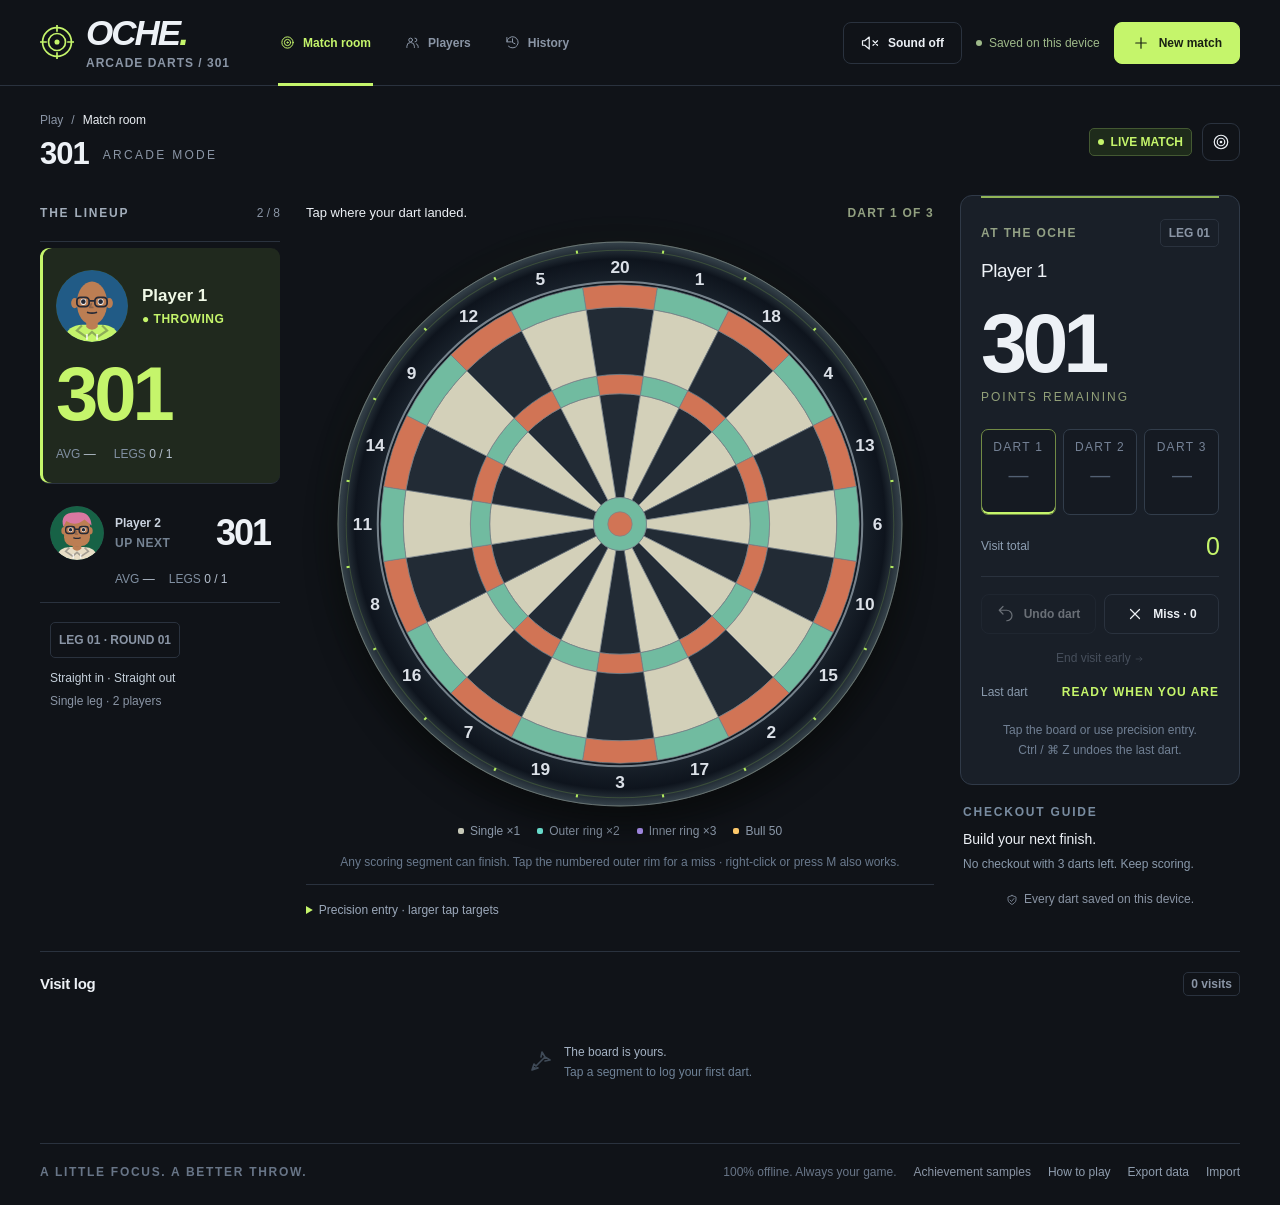
==== commit e594704a: "refactor: update achievement conditions to exclude bust visits from statistics and progress" ====
--- a/index.html
+++ b/index.html
@@ -294,12 +294,12 @@
   const achievementDefinitions=[
     {id:'gold',name:'First Blood',title:'First blood',color:'#e6bf78',light:'#fff0c9',tint:'#30271b',targets:[1,3,10,25],unit:'match wins',condition:'Win completed matches.',description:'Gold lettering, a brass backdrop, and a trophy frame.'},
     {id:'maximum',name:'Maximum',title:'Maximum maker',color:'#c6a0ff',light:'#f0dfff',tint:'#2d203e',targets:[60,100,140,180],best:true,unit:'points in one visit',condition:'Score the target in one completed visit, without a bust.',description:'Electric violet, bold italic lettering, and a lightning backdrop.'},
-    {id:'bull',name:'Bull Club',title:'Dead center',color:'#77e6d0',light:'#dbfff5',tint:'#18312e',targets:[1,5,10,25],unit:'bullseyes',condition:'Hit bullseyes across completed visits. Outer bulls do not count; bullseyes in bust visits do.',description:'Mint lettering, target rings, and a bullseye frame.'},
+    {id:'bull',name:'Bull Club',title:'Dead center',color:'#77e6d0',light:'#dbfff5',tint:'#18312e',targets:[1,5,10,25],unit:'bullseyes',condition:'Hit bullseyes across completed, non-bust visits. Outer bulls and all hits in bust visits do not count.',description:'Mint lettering, target rings, and a bullseye frame.'},
     {id:'ice',name:'Ice Cold',title:'Ice cold',color:'#a9dfff',light:'#f0faff',tint:'#1b2b3a',targets:[40,60,80,100],best:true,unit:'points in one checkout',condition:'Finish from the target score or higher in one visit, in any finishing place.',description:'Frosted lettering, a cut-glass backdrop, and a glint on your frame.'},
     {id:'comeback',name:'Comeback King',title:'Comeback king',color:'#ffaa78',light:'#ffe8b9',tint:'#35251e',targets:[25,50,75,100],best:true,unit:'points behind before a leg win',condition:'Win a leg after trailing by the target within that leg. Only the first checkout wins the leg.',description:'Ember lettering and a phoenix flame. Gaps are measured after completed visits.'},
     {id:'regular',name:'Club Regular',title:'Club regular',color:'#c8d3de',light:'#f2f5f8',tint:'#252c34',targets:[5,10,25,50],unit:'completed matches',condition:'Complete matches, win or lose.',description:'A silver nameplate and a club crest for showing up.'},
     {id:'steady',name:'Steady Hand',title:'Steady hand',color:'#a7d6a2',light:'#e6f5df',tint:'#233025',targets:[3,4,5,6],best:true,unit:'clean visits in a row',condition:'Score with all three darts on consecutive visits of your own within one leg. A miss, bust, or short visit breaks the run.',description:'Sage lettering, parallel lines, and a three-dart badge.'},
-    {id:'doubles',name:'Double Trouble',title:'Double trouble',color:'#f3a69e',light:'#ffe7e2',tint:'#352525',targets:[5,15,30,50],unit:'double hits',condition:'Hit numbered doubles across completed visits. Bullseyes are separate; doubles in bust visits count.',description:'Coral lettering, paired stripes, and a twin-ring badge.'}
+    {id:'doubles',name:'Double Trouble',title:'Double trouble',color:'#f3a69e',light:'#ffe7e2',tint:'#352525',targets:[5,15,30,50],unit:'double hits',condition:'Hit numbered doubles across completed, non-bust visits. Bullseyes and all hits in bust visits do not count.',description:'Coral lettering, paired stripes, and a twin-ring badge.'}
   ];
   const achievementLevels=['Bronze','Silver','Gold','Master'];
   const rewardSlots=['name','background','frame','title','stamp'];
@@ -323,8 +323,9 @@
       const add=(id,player,row,index,amount=1)=>events.push({id,playerId:match.players[player].id,amount,matchId:match.id,visit:index,leg:row.leg,at:row.recordedAt||match.startedAt,matchDate:!row.recordedAt});
       game.rows.forEach((row,index)=>{
         if(row.leg!==leg){leg=row.leg;scores=match.players.map(()=>301);behind=match.players.map(()=>0);cleanVisits=match.players.map(()=>0);}
-        if(!row.bust&&row.total>0)add('maximum',row.player,row,index,row.total);
-        cleanVisits[row.player]=!row.bust&&row.darts===3&&row.hits?.length===3&&row.hits.every(code=>code!=='MISS')?cleanVisits[row.player]+1:0;
+        if(row.bust){cleanVisits[row.player]=0;return;}
+        if(row.total>0)add('maximum',row.player,row,index,row.total);
+        cleanVisits[row.player]=row.darts===3&&row.hits?.length===3&&row.hits.every(code=>code!=='MISS')?cleanVisits[row.player]+1:0;
         if(cleanVisits[row.player])add('steady',row.player,row,index,cleanVisits[row.player]);
         const doubles=(row.hits||[]).filter(code=>/^D(?:[1-9]|1\d|20)$/.test(code)).length;
         if(doubles)add('doubles',row.player,row,index,doubles);
@@ -455,7 +456,8 @@
       const player=turn,before=scores[player],remaining=before-visit.total;
       const bust=visit.bust||remaining<0||(match.out==='double'&&(remaining===1||(remaining===0&&!visit.double)));
       const credited=bust?0:visit.total;
-      scores[player]-=credited;stats[player].points+=credited;stats[player].darts+=visit.darts;stats[player].visits++;stats[player].best=Math.max(stats[player].best,credited);
+      scores[player]-=credited;
+      if(!bust){stats[player].points+=credited;stats[player].darts+=visit.darts;stats[player].visits++;stats[player].best=Math.max(stats[player].best,credited);}
       const won=scores[player]===0;
       if(won){finishOrder.push(player);if(finishOrder.length===1)wins[player]++;}
       const legFinished=won&&(!ranked||visit.legacyLegEnd===true||finishOrder.length===count-1);
@@ -560,7 +562,8 @@
     const g=derive(m),hits=pendingHits(m);
     if(hits.length&&g.winner===null){
       const preview=hitSequence(g.scores[g.turn],hits,m.out),stat=g.stats[g.turn];
-      g.scores[g.turn]=preview.remaining;stat.points+=preview.total;stat.darts+=hits.length;
+      g.scores[g.turn]=preview.remaining;
+      if(!preview.bust){stat.points+=preview.total;stat.darts+=hits.length;}
     }
     return g;
   }
@@ -682,7 +685,7 @@
     return {played,wins,noob,average:dartCount?(points/dartCount*3).toFixed(1):'—',best};
   }
   function renderPlayers(){
-    $('#screen').innerHTML=`<div class="screen"><div class="page-top screen-top"><div><div class="breadcrumb"><span>Club</span><span>/</span><span>Players</span></div><h1>Players.</h1><p>Saved players. Every match adds to their story.</p></div><button class="btn dark" data-action="add-player">${icon('plus')}Add player</button></div><div class="profile-grid">${data.players.map(p=>{const s=playerStats(p.id);return `<section class="profile"><div class="profile-head">${rewardAvatar(p,playerAvatar(p))}<h2>${rewardName(p)}</h2><button class="icon-btn" data-action="edit-player" data-id="${esc(p.id)}" aria-label="Edit ${esc(p.name)}">${icon('edit')}</button></div><div class="profile-stats"><div><strong>${s.played}</strong><span>Matches</span></div><div><strong>${s.wins}</strong><span>Wins</span></div><div title="Completed games finished in last place"><strong>${s.noob}</strong><span>Noob</span></div><div><strong>${s.average}</strong><span>3-dart avg.</span></div></div><div class="profile-reward-actions"><button class="btn armory-open" data-action="achievements" data-id="${esc(p.id)}">${icon('trophy')}Achievements · ${Object.keys(playerAchievements(p.id).earned).length} / 6</button><button class="btn armory-open" data-action="dart-armory" data-id="${esc(p.id)}">${icon('dart')}Dart armory · ${equippedDart(p).name}</button></div>${medalShelf(p)}<div class="profile-foot">Best visit: ${s.best||'—'} <span style="margin:0 8px">·</span> ${s.played?Math.round(s.wins/s.played*100):0}% win rate</div></section>`;}).join('')}</div>${!data.players.length?'<div class="empty-screen"><h2>Your first player starts here.</h2><p>Add a name to join the next match.</p></div>':''}<p class="muted" style="font-size:12px;margin-top:32px;line-height:1.7">Matches and wins count completed games. Noob counts last place in the final leg of completed games, excluding solo and older multiplayer games without final placements. Averages and best visits include all saved games.</p></div>`;
+    $('#screen').innerHTML=`<div class="screen"><div class="page-top screen-top"><div><div class="breadcrumb"><span>Club</span><span>/</span><span>Players</span></div><h1>Players.</h1><p>Saved players. Every match adds to their story.</p></div><button class="btn dark" data-action="add-player">${icon('plus')}Add player</button></div><div class="profile-grid">${data.players.map(p=>{const s=playerStats(p.id);return `<section class="profile"><div class="profile-head">${rewardAvatar(p,playerAvatar(p))}<h2>${rewardName(p)}</h2><button class="icon-btn" data-action="edit-player" data-id="${esc(p.id)}" aria-label="Edit ${esc(p.name)}">${icon('edit')}</button></div><div class="profile-stats"><div><strong>${s.played}</strong><span>Matches</span></div><div><strong>${s.wins}</strong><span>Wins</span></div><div title="Completed games finished in last place"><strong>${s.noob}</strong><span>Noob</span></div><div><strong>${s.average}</strong><span>3-dart avg.</span></div></div><div class="profile-reward-actions"><button class="btn armory-open" data-action="achievements" data-id="${esc(p.id)}">${icon('trophy')}Achievements · ${Object.keys(playerAchievements(p.id).earned).length} / 6</button><button class="btn armory-open" data-action="dart-armory" data-id="${esc(p.id)}">${icon('dart')}Dart armory · ${equippedDart(p).name}</button></div>${medalShelf(p)}<div class="profile-foot">Best visit: ${s.best||'—'} <span style="margin:0 8px">·</span> ${s.played?Math.round(s.wins/s.played*100):0}% win rate</div></section>`;}).join('')}</div>${!data.players.length?'<div class="empty-screen"><h2>Your first player starts here.</h2><p>Add a name to join the next match.</p></div>':''}<p class="muted" style="font-size:12px;margin-top:32px;line-height:1.7">Matches and wins count completed games. Noob counts last place in the final leg of completed games, excluding solo and older multiplayer games without final placements. Averages and best visits include all saved games, excluding bust visits.</p></div>`;
   }
   function renderHistory(){
     const matches=data.matches.filter(m=>m.visits.length||pendingHits(m).length).slice().reverse();
@@ -858,7 +861,7 @@
     }
     save();closeDialog();render();toast('Game deleted.');announce('Game deleted. Player statistics updated.');
   }
-  function rulesDialog(){openDialog('301. Now every dart counts.',`<p>Start at 301 and tap the segment each dart hit. The first player to reach exactly zero wins the leg.</p><ul class="rule-list"><li><strong>Tap the board:</strong> the wide areas score the number shown. The outer narrow ring doubles it; the inner narrow ring triples it. Outer bull scores 25; bullseye scores 50.</li><li><strong>Three darts per visit:</strong> each tap is saved immediately. After the third dart, select Next player. A miss scores zero and uses one dart. Tap the numbered outer rim, right-click anywhere on the board, or press M to record a miss. End visit early records only the darts you threw.</li><li><strong>Double out:</strong> finish on a double or the bullseye. A single or triple reaching zero is a bust. Straight out allows any scoring segment.</li><li><strong>Bust:</strong> going below zero or leaving 1 in double out resets the whole visit. The board pauses so you can pass to the next player.</li><li><strong>Undo dart:</strong> removes one dart and restores the turn, score, leg, and statistics, even after a bust, checkout, or win. Older total-entry records undo as a whole visit.</li><li><strong>Precision entry:</strong> use the larger number buttons below the board, with Single, Double, or Triple selected. On the board, arrow keys select segments; Enter or Space records the focused segment. Ctrl/⌘ Z undoes.</li><li><strong>Three to eight players:</strong> the first checkout wins the leg, then play continues for the remaining places. Checked-out players are skipped. The leg ends when only one player has not checked out. In a multi-leg match, the next leg starts after places are decided. The opening player rotates between legs.</li></ul><div class="dialog-info">Every dart, including an unfinished visit, is saved in this browser. Keep the HTML file in the same location. Export a backup before clearing browser data or switching devices. Averages use actual darts thrown; bust visits score zero. Arcade sound is optional, and reduced-motion settings are respected.</div><div class="dialog-actions"><button class="btn primary" data-action="close-dialog">Back to the board ${icon('arrow')}</button></div>`);}
+  function rulesDialog(){openDialog('301. Now every dart counts.',`<p>Start at 301 and tap the segment each dart hit. The first player to reach exactly zero wins the leg.</p><ul class="rule-list"><li><strong>Tap the board:</strong> the wide areas score the number shown. The outer narrow ring doubles it; the inner narrow ring triples it. Outer bull scores 25; bullseye scores 50.</li><li><strong>Three darts per visit:</strong> each tap is saved immediately. After the third dart, select Next player. A miss scores zero and uses one dart. Tap the numbered outer rim, right-click anywhere on the board, or press M to record a miss. End visit early records only the darts you threw.</li><li><strong>Double out:</strong> finish on a double or the bullseye. A single or triple reaching zero is a bust. Straight out allows any scoring segment.</li><li><strong>Bust:</strong> going below zero or leaving 1 in double out resets the whole visit. The board pauses so you can pass to the next player.</li><li><strong>Undo dart:</strong> removes one dart and restores the turn, score, leg, and statistics, even after a bust, checkout, or win. Older total-entry records undo as a whole visit.</li><li><strong>Precision entry:</strong> use the larger number buttons below the board, with Single, Double, or Triple selected. On the board, arrow keys select segments; Enter or Space records the focused segment. Ctrl/⌘ Z undoes.</li><li><strong>Three to eight players:</strong> the first checkout wins the leg, then play continues for the remaining places. Checked-out players are skipped. The leg ends when only one player has not checked out. In a multi-leg match, the next leg starts after places are decided. The opening player rotates between legs.</li></ul><div class="dialog-info">Every dart, including an unfinished visit, is saved in this browser. Keep the HTML file in the same location. Export a backup before clearing browser data or switching devices. Averages use actual darts thrown in non-bust visits. Bust visits do not count toward statistics or achievement progress. Arcade sound is optional, and reduced-motion settings are respected.</div><div class="dialog-actions"><button class="btn primary" data-action="close-dialog">Back to the board ${icon('arrow')}</button></div>`);}
   function exportData(){const blob=new Blob([JSON.stringify(data,null,2)],{type:'application/json'});const url=URL.createObjectURL(blob),a=document.createElement('a');a.href=url;a.download=`oche-backup-${new Date().toISOString().slice(0,10)}.json`;document.body.append(a);a.click();a.remove();setTimeout(()=>URL.revokeObjectURL(url),1000);toast('Backup exported. Keep it for your next device.');}
   async function importData(file){if(!file)return;if(file.size>15000000)return toast('This file is too large. Choose an OCHE backup under 15 MB.');try{const value=JSON.parse(await file.text());if(!validData(value))throw new Error('Invalid backup');pendingImport=value;openDialog('Restore your backup?',`<p>This backup contains <strong>${value.players.length} players</strong> and <strong>${value.matches.length} matches</strong>. Restoring replaces the players and matches on this device.</p><div class="dialog-info">Export your current data first if you want to keep a separate copy.</div><div class="dialog-actions"><button class="btn" data-action="export">Export current</button><button class="btn primary" data-action="confirm-import">Restore backup</button></div>`);}catch(e){toast('That file is not a valid OCHE backup. Your data is unchanged.');}}
   document.addEventListener('contextmenu',event=>{
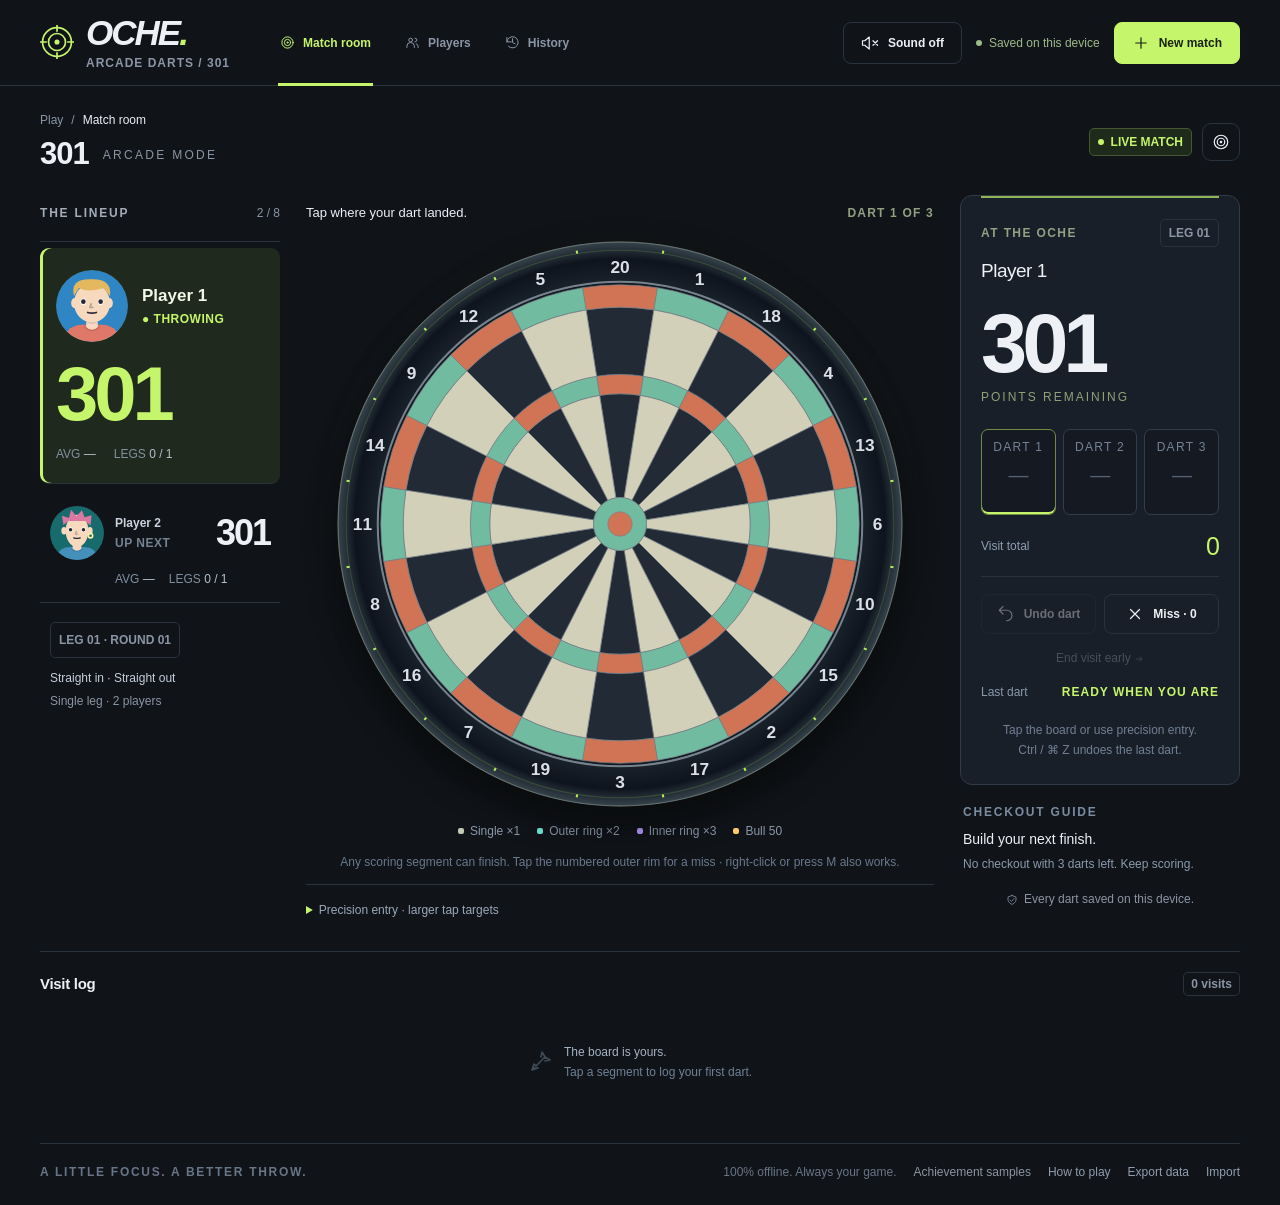
==== commit 1e05b0e7: "feat: calculate total achievement levels and update player achievement display" ====
--- a/index.html
+++ b/index.html
@@ -302,6 +302,7 @@
     {id:'doubles',name:'Double Trouble',title:'Double trouble',color:'#f3a69e',light:'#ffe7e2',tint:'#352525',targets:[5,15,30,50],unit:'double hits',condition:'Hit numbered doubles across completed, non-bust visits. Bullseyes and all hits in bust visits do not count.',description:'Coral lettering, paired stripes, and a twin-ring badge.'}
   ];
   const achievementLevels=['Bronze','Silver','Gold','Master'];
+  const achievementLevelTotal=achievementDefinitions.reduce((total,definition)=>total+definition.targets.length,0);
   const rewardSlots=['name','background','frame','title','stamp'];
   const victoryPoses=[{id:'auto',name:'Auto · match the moment'},{id:'dance',name:'Classic dance'},{id:'salute',name:'Trophy salute',requires:'gold',level:1},{id:'mic-drop',name:'Mic drop',requires:'maximum',level:4},{id:'bow',name:'Take a bow',requires:'ice',level:4}];
   function poseUnlocked(pose,earned){return !pose.requires||(earned[pose.requires]?.level||0)>=pose.level;}
@@ -355,6 +356,7 @@
   }
   function achievementIndex(){return achievementCache||(achievementCache=buildAchievements(data.matches));}
   function playerAchievements(id){return achievementIndex().get(id)||{progress:Object.fromEntries(achievementDefinitions.map(d=>[d.id,0])),earned:{}};}
+  function achievementLevelCount(id){return Object.values(playerAchievements(id).earned).reduce((total,reward)=>total+reward.level,0);}
   function rewardProfile(p){return data.players.find(player=>player.id===p.id)||p;}
   function equippedReward(p,slot){const id=rewardProfile(p).rewards?.[slot];return playerAchievements(p.id).earned[id]?achievementDefinitions.find(d=>d.id===id):null;}
   function pinnedRewards(p){const earned=playerAchievements(p.id).earned,pins=rewardProfile(p).rewards?.pins||achievementDefinitions.filter(d=>earned[d.id]).slice(0,3).map(d=>d.id);return pins.filter(id=>earned[id]).map(id=>achievementDefinitions.find(d=>d.id===id));}
@@ -392,14 +394,14 @@
     const earned=state.earned[d.id],pins=pinnedRewards(p).map(d=>d.id),isPinned=pins.includes(d.id),count=Object.keys(state.earned).length;
     const evidence=earned?data.matches.find(m=>m.id===earned.matchId):null;
     const level=earned?.level||0,target=d.targets[Math.min(level,d.targets.length-1)],progress=state.progress[d.id];
-    const levelCount=Object.values(state.earned).reduce((total,reward)=>total+reward.level,0);
+    const levelCount=achievementLevelCount(id);
     const ladder=`<ol class="achievement-levels" aria-label="${esc(d.name)} levels">${d.targets.map((goal,i)=>{const record=earned?.levels[i];return `<li class="${record?'earned':''} ${level===i?'next':''}" ${record?`title="Earned ${esc(new Date(record.at).toLocaleDateString())}"`:''}><span>${achievementLevels[i]}</span><strong>${goal}</strong><small>${record?'Earned':level===i?'Next goal':'Locked'}</small>${record?`<button data-action="match-detail" data-id="${esc(record.matchId)}" aria-label="View match that earned ${achievementLevels[i]} ${esc(d.name)}">View match ↗</button>`:''}</li>`;}).join('')}</ol>`;
     const sampleReward=previewMode==='reward'?d:undefined,stamp=previewMode==='reward'?d:equippedReward(p,'stamp');
     const requestedPose=victoryPoses.find(pose=>pose.id===(p.rewards?.pose||'auto'));
     const shownPose=requestedPose&&poseUnlocked(requestedPose,state.earned)?requestedPose.id:'dance';
     const controls=rewardSlots.map(slot=>{const active=equippedReward(p,slot);return `<div class="field"><label for="reward-${slot}">${{name:'Name style',background:'Row background',frame:'Avatar frame',title:'Player title',stamp:'Checkout stamp'}[slot]}</label><select class="select-input" id="reward-${slot}" data-reward-slot="${slot}"><option value="none">None</option>${achievementDefinitions.map(item=>`<option value="${item.id}" ${active?.id===item.id?'selected':''} ${state.earned[item.id]?'':'disabled'}>${item.name}${state.earned[item.id]?'':' · Locked'}</option>`).join('')}</select></div>`;}).join('');
     openDialog(`${esc(p.name)} · Achievements`,
-      `<p>${count} of ${achievementDefinitions.length} unlocked · ${levelCount} of ${achievementDefinitions.reduce((sum,item)=>sum+item.targets.length,0)} levels · ${pins.length} of 3 medals pinned</p><div class="achievement-workbench"><div class="achievement-list" role="group" aria-label="Preview achievements">${achievementDefinitions.map(item=>{const achieved=state.earned[item.id]?.level||0,unlocked=achieved>0,next=item.targets[Math.min(achieved,item.targets.length-1)];return `<button class="achievement-option ${d.id===item.id?'selected':''}" style="${rewardPalette(item)}" data-action="preview-achievement" data-reward="${item.id}" aria-pressed="${d.id===item.id}">${achievementMedal(item.id,achieved)}<span><strong>${item.name}</strong><small>${unlocked?achievementLevels[achieved-1]+' · ':''}${achieved===item.targets.length?'All levels earned':Math.min(state.progress[item.id],next)+' / '+next+' '+item.unit}</small></span><span class="achievement-check">${unlocked?'✓':'◇'}</span></button>`;}).join('')}</div><section class="achievement-detail" aria-labelledby="achievement-name" style="${rewardPalette(d)}"><div class="achievement-detail-top"><div class="achievement-emblem">${achievementMedal(d.id,level)}</div><div><span class="eyebrow">${earned?achievementLevels[level-1]+' earned · Level '+level+' / '+d.targets.length:'Bronze · locked preview'}</span><h3 id="achievement-name">${d.name}</h3></div></div><p>${d.description}</p><div class="achievement-preview-tabs" role="group" aria-label="Preview appearance"><button type="button" data-action="achievement-preview-mode" data-mode="equipped" aria-pressed="${previewMode==='equipped'}">Your equipment</button><button type="button" data-action="achievement-preview-mode" data-mode="reward" aria-pressed="${previewMode==='reward'}">Selected reward</button></div><div class="achievement-sample" data-preview-mode="${previewMode}" role="group" aria-label="${previewMode==='equipped'?'Your equipped appearance':'Selected reward appearance'}">${rewardBackdrop(p,sampleReward)}${rewardAvatar(p,playerAvatar(p),'',sampleReward)}<div class="achievement-sample-name">${rewardName(p,sampleReward)}${rewardTitle(p,sampleReward)}<span class="playing-label">THROWING NOW</span></div><strong class="sample-score">121</strong></div><div class="achievement-stamp-preview"><span>Checkout stamp</span><strong style="${stamp?rewardPalette(stamp):'--reward:var(--muted)'}">${stamp?achievementMedal(stamp.id)+esc(stamp.name):'None'}</strong></div><p class="achievement-condition">${d.condition}</p>${ladder}<p class="achievement-next">${level===d.targets.length?'Master complete · ':'Next: '+achievementLevels[level]+' · '}${Math.min(progress,target)} / ${target} ${d.unit}</p><progress class="achievement-progress" max="${target}" value="${Math.min(progress,target)}" aria-label="${esc(d.name)} progress"></progress><p class="achievement-evidence">${earned?`${achievementLevels[level-1]} · ${earned.matchDate?'Match date':'Earned'}: <time datetime="${esc(earned.at)}">${esc(new Date(earned.at).toLocaleDateString(undefined,{year:'numeric',month:'short',day:'numeric'}))}</time> · Leg ${earned.leg}${evidence?`<br><button class="achievement-source" data-action="match-detail" data-id="${esc(evidence.id)}">View earning match · ${evidence.players.map(p=>esc(p.name)).join(' / ')} ↗</button>`:''}`:`Reach Bronze to unlock this reward set.`}</p><div class="achievement-actions"><button class="btn primary" data-action="equip-achievement" data-reward="${d.id}" ${earned?'':'disabled'}>Equip appearance & stamp</button><button class="btn" data-action="pin-achievement" data-reward="${d.id}" ${earned?'':'disabled'} aria-pressed="${isPinned}">${isPinned?'Unpin medal':'Pin medal'}</button></div></section></div><section class="reward-customization"><div class="reward-section-heading"><h3>Your equipment</h3><button class="btn subtle" data-action="reset-rewards">Clear appearance & stamp</button></div><div class="reward-controls">${controls}<div class="field"><label for="reward-pose">Victory pose</label><select class="select-input" id="reward-pose" data-reward-slot="pose">${victoryPoses.map(pose=>`<option value="${pose.id}" ${pose.id===shownPose?'selected':''} ${poseUnlocked(pose,state.earned)?'':'disabled'}>${pose.name}${!poseUnlocked(pose,state.earned)?' · '+achievementDefinitions.find(d=>d.id===pose.requires).name+' '+achievementLevels[pose.level-1]+' required':''}</option>`).join('')}</select></div></div><p class="reward-help">Bronze unlocks the full set. Higher levels upgrade your medal, frame badge, and title automatically. Changes save immediately. Locked equipment is inactive until earned again. Stamps mark future checkouts. Auto uses a mic drop for a 180, a bow for a 100+ checkout, or a trophy salute for a match win once earned.</p><button class="btn" data-action="preview-victory-pose">Preview equipped pose</button><div class="reward-pose-preview" id="reward-pose-preview" hidden></div></section><p class="reward-help">Completed visits count for dart achievements, including visits in unfinished games. Bullseyes, doubles, and clean visits require dart-by-dart records. Runs reset each leg; misses, busts, short visits, and missing dart records break them. Solo matches count except for Comeback King. Undo and deleting games recalculate eligibility. Older records show the match date.</p>`);
+      `<p>${count} of ${achievementDefinitions.length} unlocked · ${levelCount} of ${achievementLevelTotal} levels · ${pins.length} of 3 medals pinned</p><div class="achievement-workbench"><div class="achievement-list" role="group" aria-label="Preview achievements">${achievementDefinitions.map(item=>{const achieved=state.earned[item.id]?.level||0,unlocked=achieved>0,next=item.targets[Math.min(achieved,item.targets.length-1)];return `<button class="achievement-option ${d.id===item.id?'selected':''}" style="${rewardPalette(item)}" data-action="preview-achievement" data-reward="${item.id}" aria-pressed="${d.id===item.id}">${achievementMedal(item.id,achieved)}<span><strong>${item.name}</strong><small>${unlocked?achievementLevels[achieved-1]+' · ':''}${achieved===item.targets.length?'All levels earned':Math.min(state.progress[item.id],next)+' / '+next+' '+item.unit}</small></span><span class="achievement-check">${unlocked?'✓':'◇'}</span></button>`;}).join('')}</div><section class="achievement-detail" aria-labelledby="achievement-name" style="${rewardPalette(d)}"><div class="achievement-detail-top"><div class="achievement-emblem">${achievementMedal(d.id,level)}</div><div><span class="eyebrow">${earned?achievementLevels[level-1]+' earned · Level '+level+' / '+d.targets.length:'Bronze · locked preview'}</span><h3 id="achievement-name">${d.name}</h3></div></div><p>${d.description}</p><div class="achievement-preview-tabs" role="group" aria-label="Preview appearance"><button type="button" data-action="achievement-preview-mode" data-mode="equipped" aria-pressed="${previewMode==='equipped'}">Your equipment</button><button type="button" data-action="achievement-preview-mode" data-mode="reward" aria-pressed="${previewMode==='reward'}">Selected reward</button></div><div class="achievement-sample" data-preview-mode="${previewMode}" role="group" aria-label="${previewMode==='equipped'?'Your equipped appearance':'Selected reward appearance'}">${rewardBackdrop(p,sampleReward)}${rewardAvatar(p,playerAvatar(p),'',sampleReward)}<div class="achievement-sample-name">${rewardName(p,sampleReward)}${rewardTitle(p,sampleReward)}<span class="playing-label">THROWING NOW</span></div><strong class="sample-score">121</strong></div><div class="achievement-stamp-preview"><span>Checkout stamp</span><strong style="${stamp?rewardPalette(stamp):'--reward:var(--muted)'}">${stamp?achievementMedal(stamp.id)+esc(stamp.name):'None'}</strong></div><p class="achievement-condition">${d.condition}</p>${ladder}<p class="achievement-next">${level===d.targets.length?'Master complete · ':'Next: '+achievementLevels[level]+' · '}${Math.min(progress,target)} / ${target} ${d.unit}</p><progress class="achievement-progress" max="${target}" value="${Math.min(progress,target)}" aria-label="${esc(d.name)} progress"></progress><p class="achievement-evidence">${earned?`${achievementLevels[level-1]} · ${earned.matchDate?'Match date':'Earned'}: <time datetime="${esc(earned.at)}">${esc(new Date(earned.at).toLocaleDateString(undefined,{year:'numeric',month:'short',day:'numeric'}))}</time> · Leg ${earned.leg}${evidence?`<br><button class="achievement-source" data-action="match-detail" data-id="${esc(evidence.id)}">View earning match · ${evidence.players.map(p=>esc(p.name)).join(' / ')} ↗</button>`:''}`:`Reach Bronze to unlock this reward set.`}</p><div class="achievement-actions"><button class="btn primary" data-action="equip-achievement" data-reward="${d.id}" ${earned?'':'disabled'}>Equip appearance & stamp</button><button class="btn" data-action="pin-achievement" data-reward="${d.id}" ${earned?'':'disabled'} aria-pressed="${isPinned}">${isPinned?'Unpin medal':'Pin medal'}</button></div></section></div><section class="reward-customization"><div class="reward-section-heading"><h3>Your equipment</h3><button class="btn subtle" data-action="reset-rewards">Clear appearance & stamp</button></div><div class="reward-controls">${controls}<div class="field"><label for="reward-pose">Victory pose</label><select class="select-input" id="reward-pose" data-reward-slot="pose">${victoryPoses.map(pose=>`<option value="${pose.id}" ${pose.id===shownPose?'selected':''} ${poseUnlocked(pose,state.earned)?'':'disabled'}>${pose.name}${!poseUnlocked(pose,state.earned)?' · '+achievementDefinitions.find(d=>d.id===pose.requires).name+' '+achievementLevels[pose.level-1]+' required':''}</option>`).join('')}</select></div></div><p class="reward-help">Bronze unlocks the full set. Higher levels upgrade your medal, frame badge, and title automatically. Changes save immediately. Locked equipment is inactive until earned again. Stamps mark future checkouts. Auto uses a mic drop for a 180, a bow for a 100+ checkout, or a trophy salute for a match win once earned.</p><button class="btn" data-action="preview-victory-pose">Preview equipped pose</button><div class="reward-pose-preview" id="reward-pose-preview" hidden></div></section><p class="reward-help">Completed visits count for dart achievements, including visits in unfinished games. Bullseyes, doubles, and clean visits require dart-by-dart records. Runs reset each leg; misses, busts, short visits, and missing dart records break them. Solo matches count except for Comeback King. Undo and deleting games recalculate eligibility. Older records show the match date.</p>`);
     $('#dialog').classList.add('achievement-dialog');
   }
   function refreshAchievementDialog(focusSelector,previewMode=$('.achievement-sample')?.dataset.previewMode||'equipped'){
@@ -685,7 +687,7 @@
     return {played,wins,noob,average:dartCount?(points/dartCount*3).toFixed(1):'—',best};
   }
   function renderPlayers(){
-    $('#screen').innerHTML=`<div class="screen"><div class="page-top screen-top"><div><div class="breadcrumb"><span>Club</span><span>/</span><span>Players</span></div><h1>Players.</h1><p>Saved players. Every match adds to their story.</p></div><button class="btn dark" data-action="add-player">${icon('plus')}Add player</button></div><div class="profile-grid">${data.players.map(p=>{const s=playerStats(p.id);return `<section class="profile"><div class="profile-head">${rewardAvatar(p,playerAvatar(p))}<h2>${rewardName(p)}</h2><button class="icon-btn" data-action="edit-player" data-id="${esc(p.id)}" aria-label="Edit ${esc(p.name)}">${icon('edit')}</button></div><div class="profile-stats"><div><strong>${s.played}</strong><span>Matches</span></div><div><strong>${s.wins}</strong><span>Wins</span></div><div title="Completed games finished in last place"><strong>${s.noob}</strong><span>Noob</span></div><div><strong>${s.average}</strong><span>3-dart avg.</span></div></div><div class="profile-reward-actions"><button class="btn armory-open" data-action="achievements" data-id="${esc(p.id)}">${icon('trophy')}Achievements · ${Object.keys(playerAchievements(p.id).earned).length} / 6</button><button class="btn armory-open" data-action="dart-armory" data-id="${esc(p.id)}">${icon('dart')}Dart armory · ${equippedDart(p).name}</button></div>${medalShelf(p)}<div class="profile-foot">Best visit: ${s.best||'—'} <span style="margin:0 8px">·</span> ${s.played?Math.round(s.wins/s.played*100):0}% win rate</div></section>`;}).join('')}</div>${!data.players.length?'<div class="empty-screen"><h2>Your first player starts here.</h2><p>Add a name to join the next match.</p></div>':''}<p class="muted" style="font-size:12px;margin-top:32px;line-height:1.7">Matches and wins count completed games. Noob counts last place in the final leg of completed games, excluding solo and older multiplayer games without final placements. Averages and best visits include all saved games, excluding bust visits.</p></div>`;
+    $('#screen').innerHTML=`<div class="screen"><div class="page-top screen-top"><div><div class="breadcrumb"><span>Club</span><span>/</span><span>Players</span></div><h1>Players.</h1><p>Saved players. Every match adds to their story.</p></div><button class="btn dark" data-action="add-player">${icon('plus')}Add player</button></div><div class="profile-grid">${data.players.map(p=>{const s=playerStats(p.id);return `<section class="profile"><div class="profile-head">${rewardAvatar(p,playerAvatar(p))}<h2>${rewardName(p)}</h2><button class="icon-btn" data-action="edit-player" data-id="${esc(p.id)}" aria-label="Edit ${esc(p.name)}">${icon('edit')}</button></div><div class="profile-stats"><div><strong>${s.played}</strong><span>Matches</span></div><div><strong>${s.wins}</strong><span>Wins</span></div><div title="Completed games finished in last place"><strong>${s.noob}</strong><span>Noob</span></div><div><strong>${s.average}</strong><span>3-dart avg.</span></div></div><div class="profile-reward-actions"><button class="btn armory-open" data-action="achievements" data-id="${esc(p.id)}">${icon('trophy')}Achievements · ${achievementLevelCount(p.id)} / ${achievementLevelTotal}</button><button class="btn armory-open" data-action="dart-armory" data-id="${esc(p.id)}">${icon('dart')}Dart armory · ${equippedDart(p).name}</button></div>${medalShelf(p)}<div class="profile-foot">Best visit: ${s.best||'—'} <span style="margin:0 8px">·</span> ${s.played?Math.round(s.wins/s.played*100):0}% win rate</div></section>`;}).join('')}</div>${!data.players.length?'<div class="empty-screen"><h2>Your first player starts here.</h2><p>Add a name to join the next match.</p></div>':''}<p class="muted" style="font-size:12px;margin-top:32px;line-height:1.7">Matches and wins count completed games. Noob counts last place in the final leg of completed games, excluding solo and older multiplayer games without final placements. Averages and best visits include all saved games, excluding bust visits.</p></div>`;
   }
   function renderHistory(){
     const matches=data.matches.filter(m=>m.visits.length||pendingHits(m).length).slice().reverse();
@@ -782,9 +784,21 @@
   }
   function updateSound(){const b=$('[data-action="sound"]');if(!b)return;const on=!!data.settings?.sound;b.classList.toggle('on',on);b.setAttribute('aria-pressed',String(on));b.setAttribute('aria-label',`Turn arcade sound ${on?'off':'on'}`);b.innerHTML=`${icon(on?'sound':'mute')}<span>Sound ${on?'on':'off'}</span>`;}
   function celebrate(){if(matchMedia('(prefers-reduced-motion: reduce)').matches)return;const c=document.createElement('div');c.className='confetti';c.setAttribute('aria-hidden','true');c.innerHTML=Array.from({length:40},()=>`<i style="left:${Math.random()*100}%;animation-delay:${Math.random()*.4}s;transform:rotate(${Math.random()*180}deg)"></i>`).join('');document.body.append(c);setTimeout(()=>c.remove(),3100);}
-  let dialogFocus=null;
+  let dialogFocus=null,dialogBackdropPressed=false;
   function openDialog(title,body){const dialog=$('#dialog');dialog.classList.remove('achievement-dialog');if(!dialog.open)dialogFocus=document.activeElement;dialog.innerHTML=`<div class="dialog-head"><h2 id="dialog-title">${title}</h2><button class="icon-btn" data-action="close-dialog" aria-label="Close dialog">${icon('close')}</button></div><div class="dialog-body">${body}</div>`;if(!dialog.open)dialog.showModal();}
   function closeDialog(){if($('#dialog').open){$('#dialog').close();if(dialogFocus?.isConnected)dialogFocus.focus();}}
+  function isDialogBackdrop(event){
+    const dialog=event.currentTarget,rect=dialog.getBoundingClientRect();
+    return event.target===dialog&&(event.clientX<rect.left||event.clientX>rect.right||event.clientY<rect.top||event.clientY>rect.bottom);
+  }
+  $('#dialog').addEventListener('pointerdown',event=>{dialogBackdropPressed=event.button===0&&isDialogBackdrop(event);});
+  $('#dialog').addEventListener('pointercancel',()=>{dialogBackdropPressed=false;});
+  $('#dialog').addEventListener('close',()=>{dialogBackdropPressed=false;});
+  $('#dialog').addEventListener('click',event=>{
+    const dismiss=dialogBackdropPressed&&event.button===0&&isDialogBackdrop(event);
+    dialogBackdropPressed=false;
+    if(dismiss)closeDialog();
+  });
   let selectedPlayers=[];
   let lineupDrag=null;
   function shufflePlayers(){for(let i=selectedPlayers.length-1;i>0;i--){const j=Math.floor(Math.random()*(i+1));[selectedPlayers[i],selectedPlayers[j]]=[selectedPlayers[j],selectedPlayers[i]];}}
